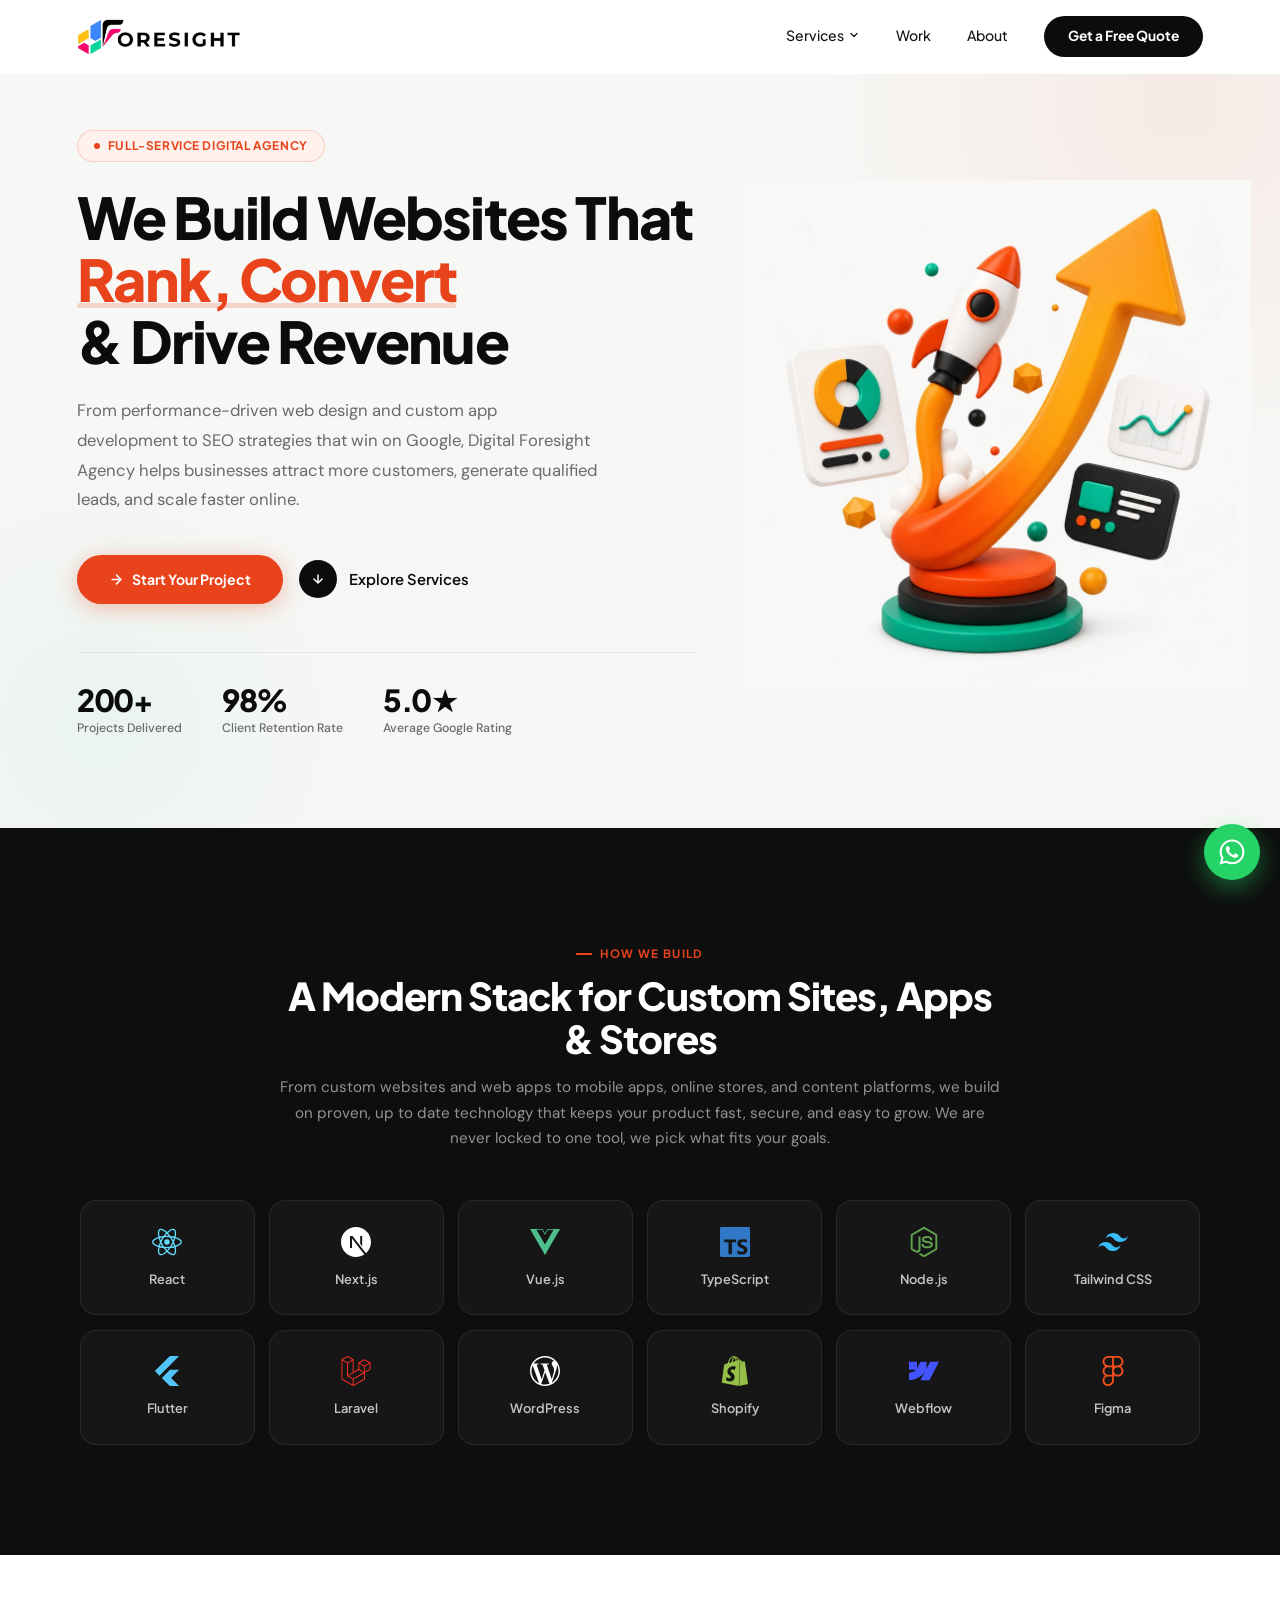
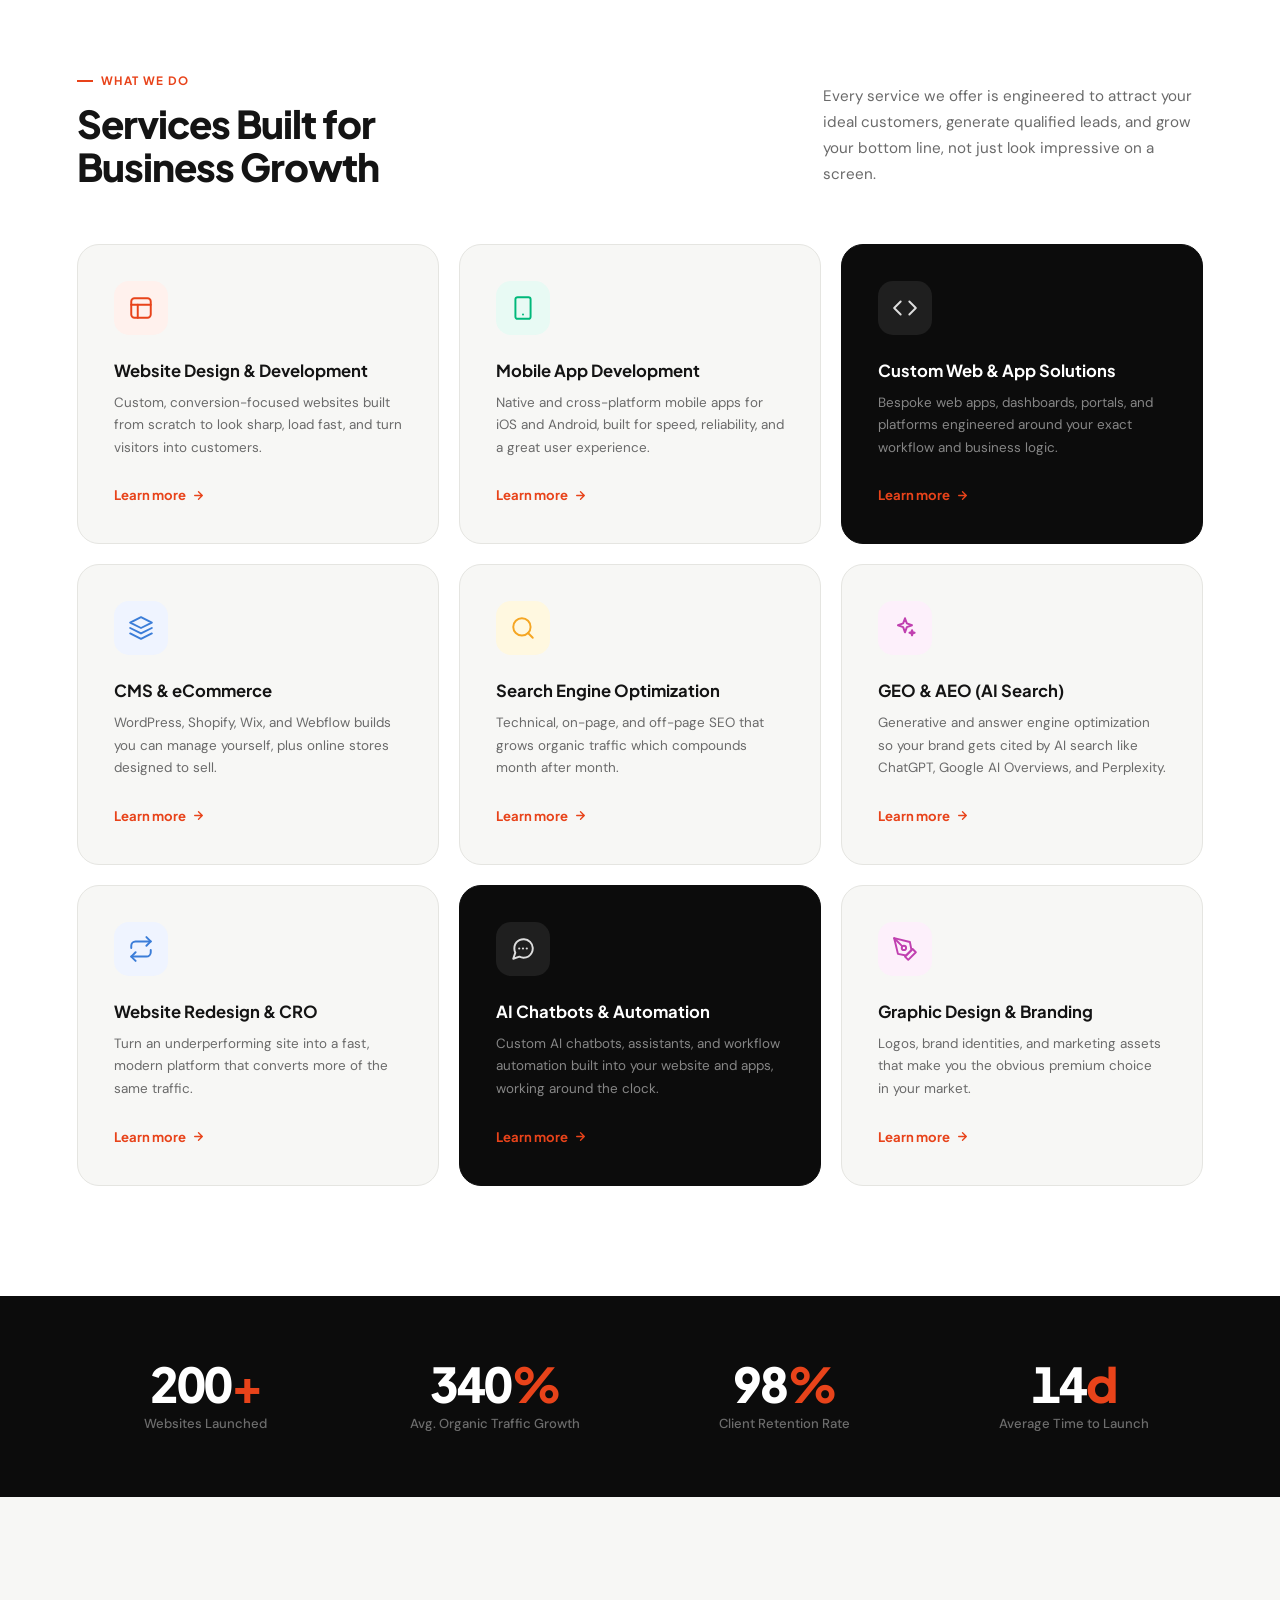
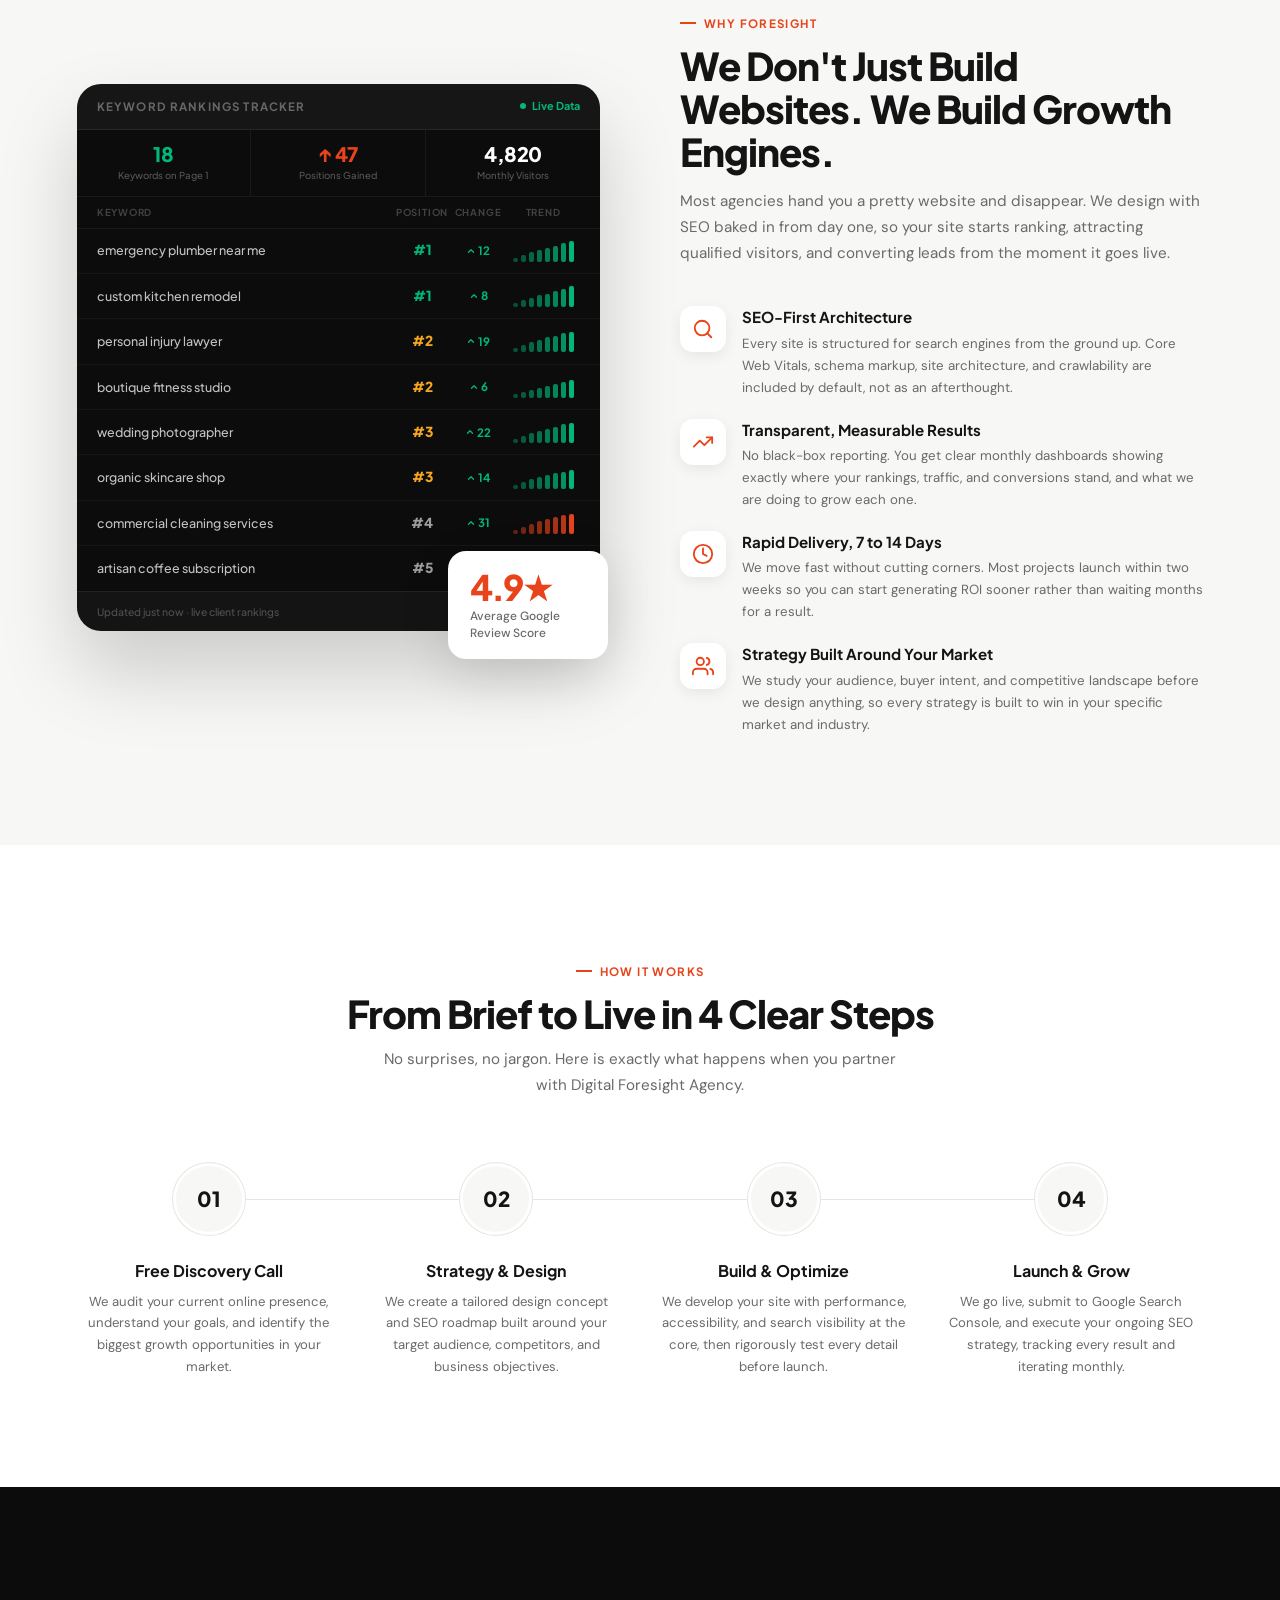
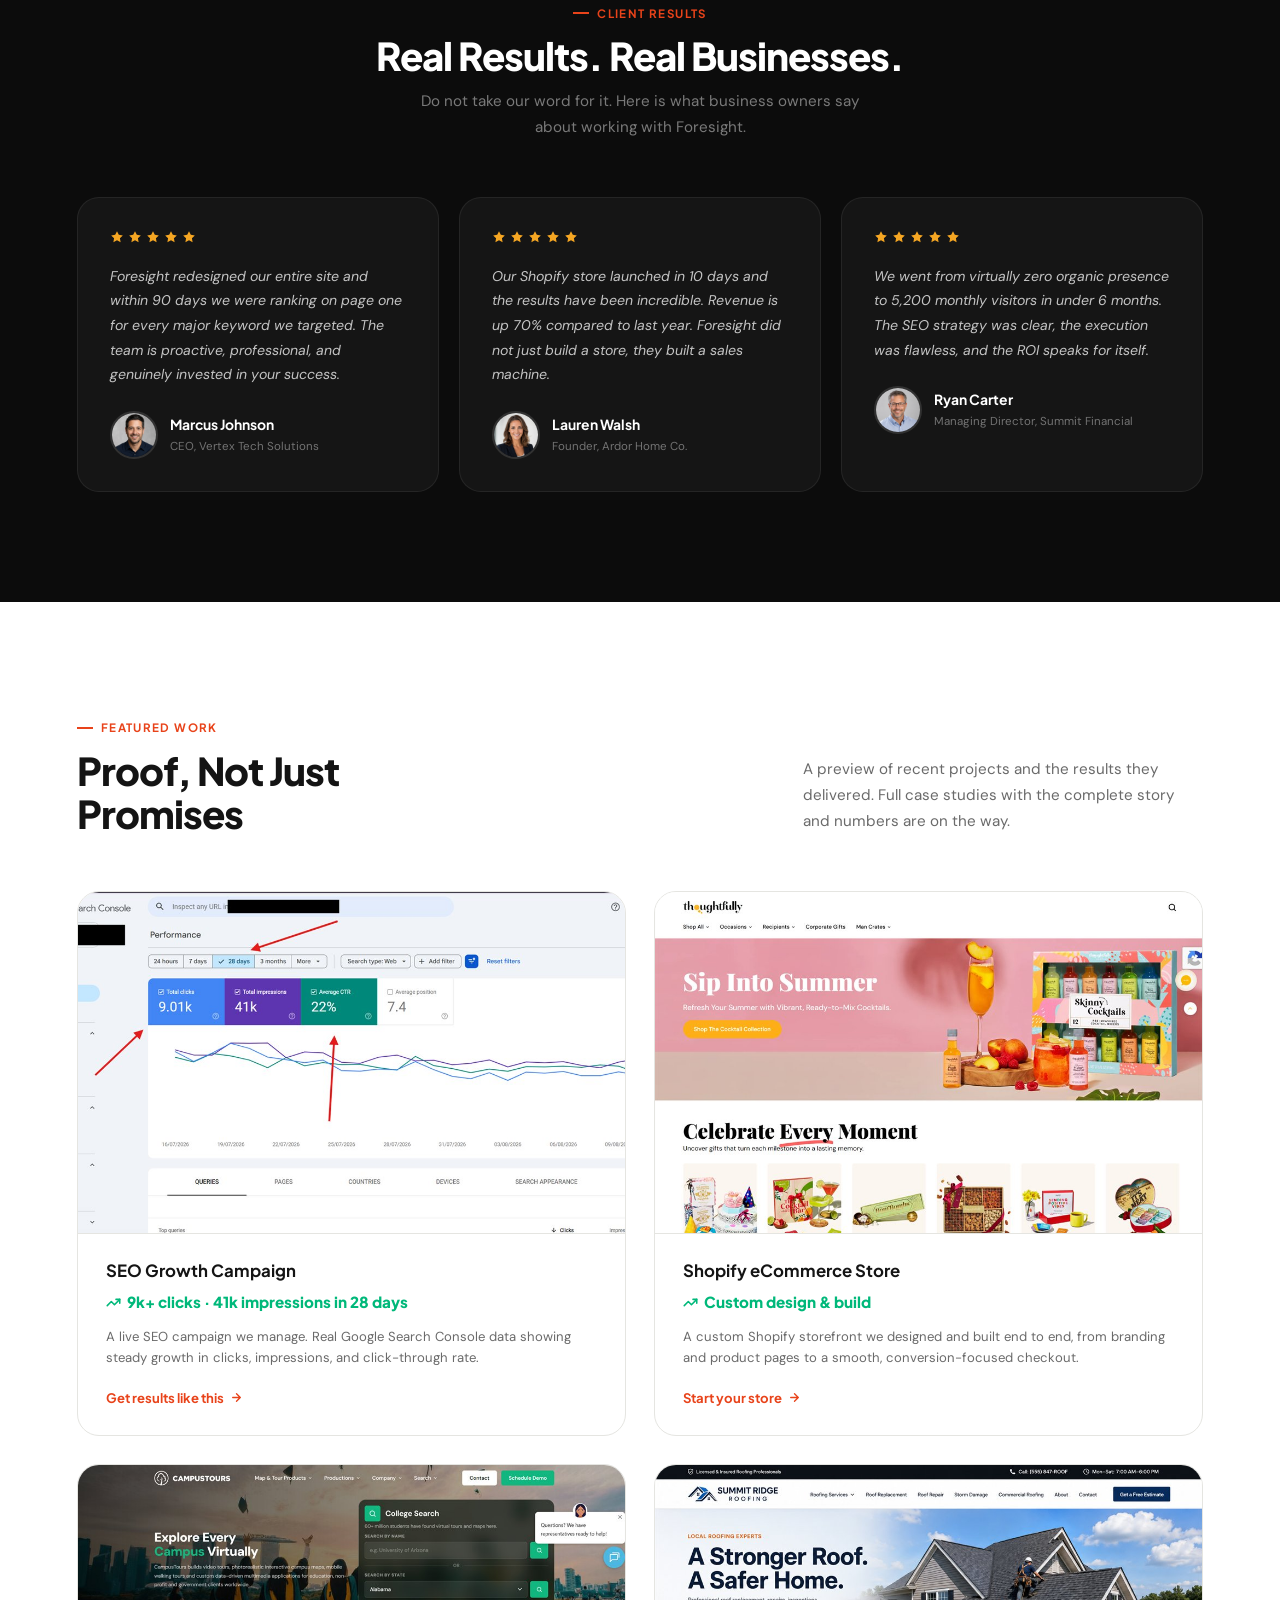
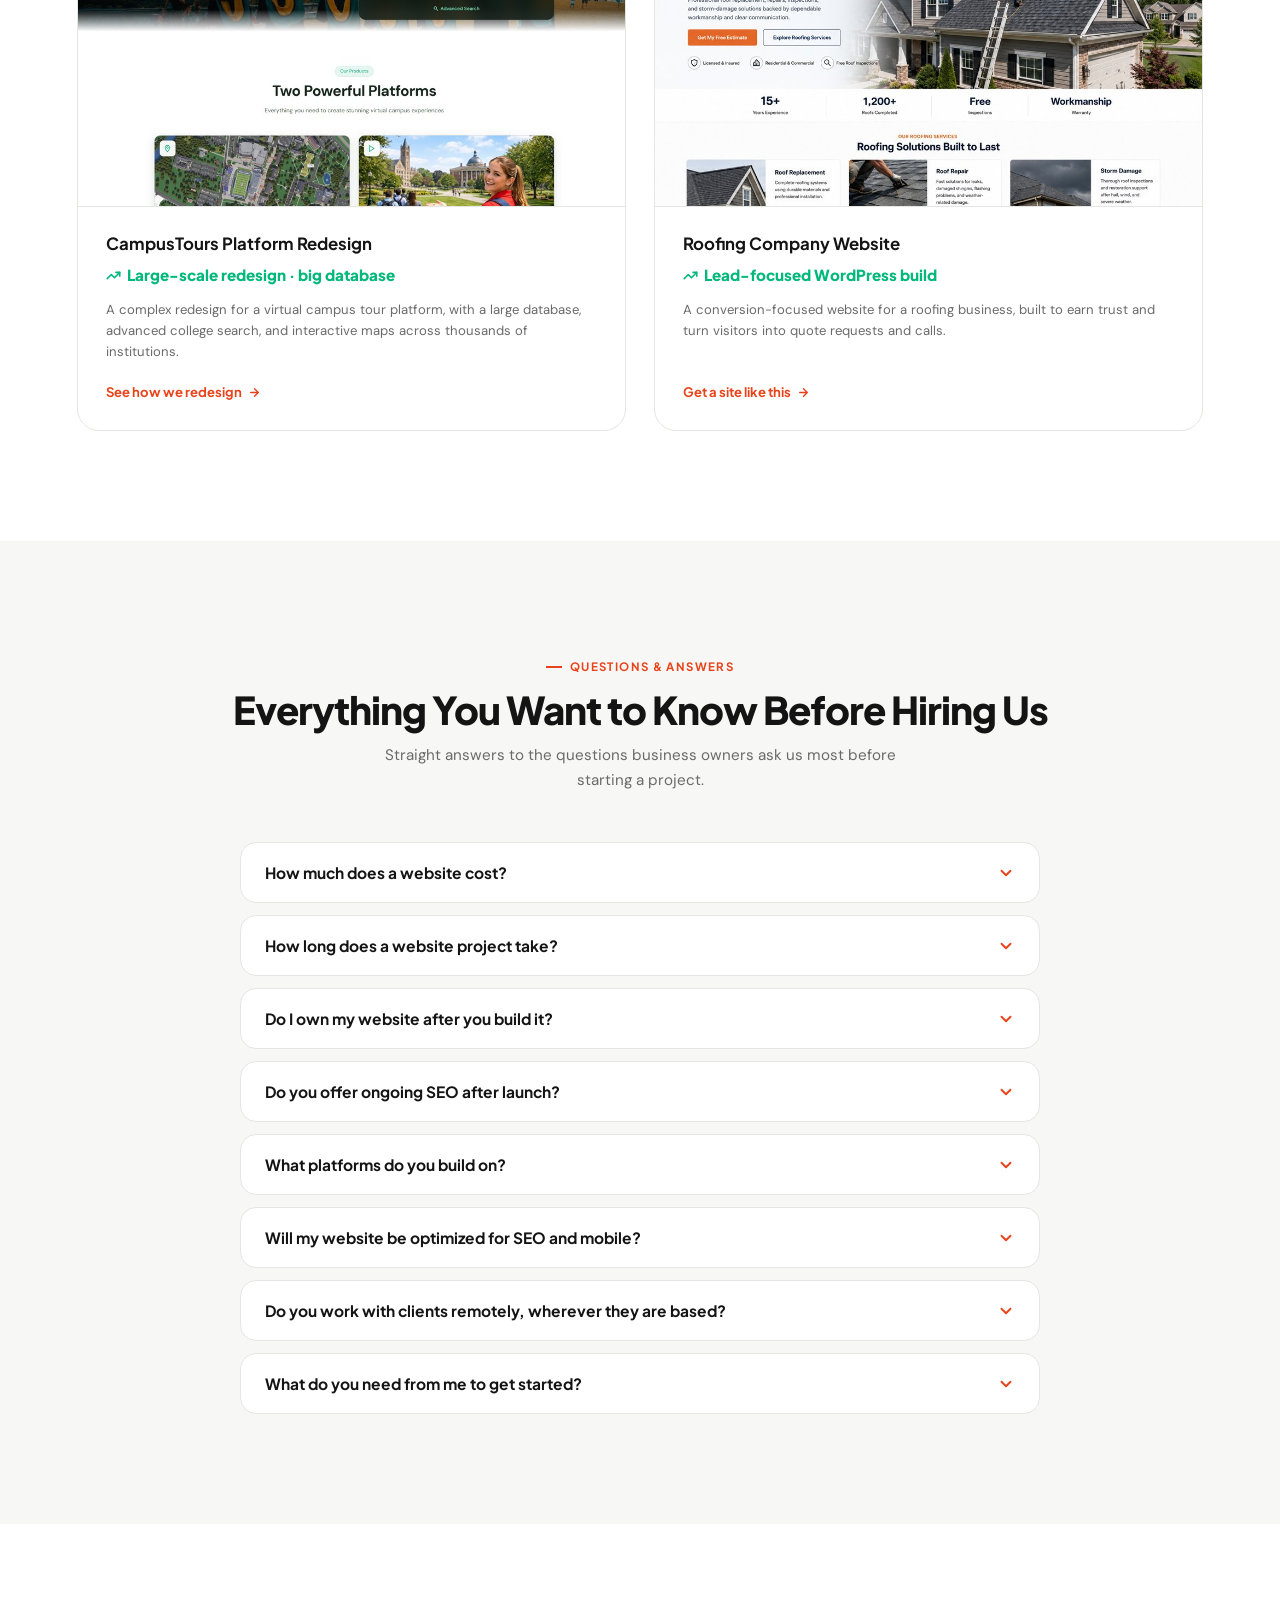
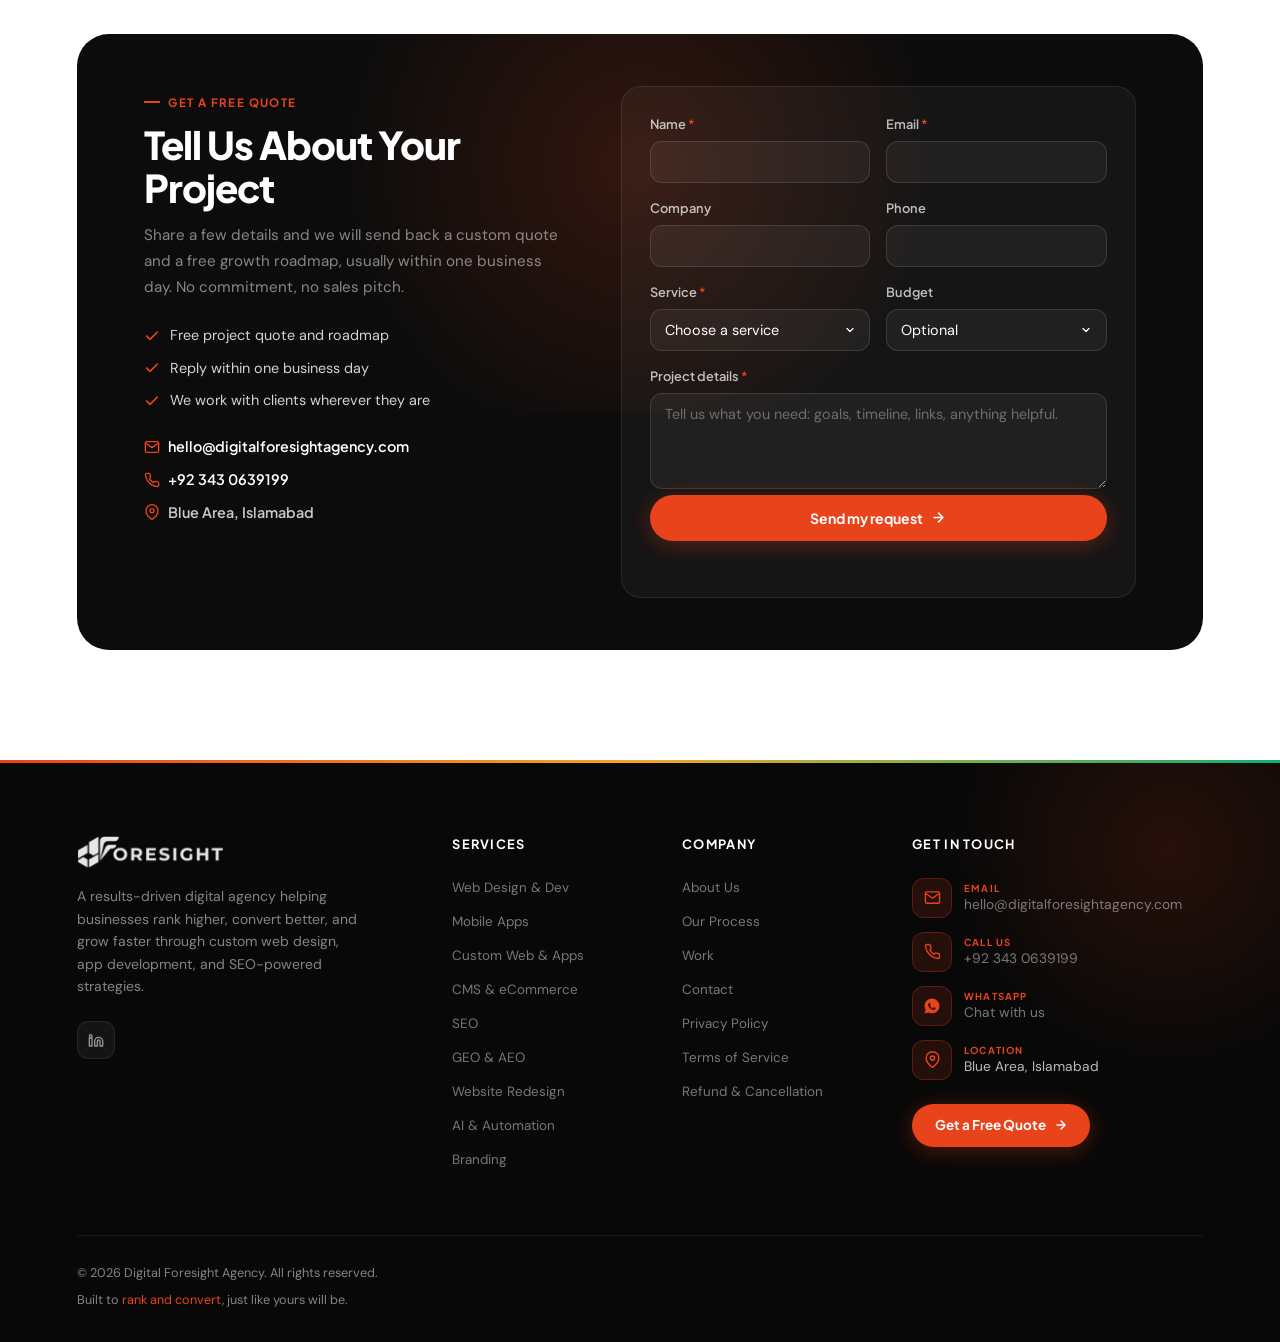
==== index.html @ d2f68064 "Digital Foresight Agency static site (Phase 1 + Phase 2) Homepage, About, legal pages, contact form," ====
<!DOCTYPE html>
<html lang="en">
<head>
  <meta charset="UTF-8" />
  <meta name="viewport" content="width=device-width, initial-scale=1.0" />

  <title>Web Design, Apps &amp; SEO Agency | Digital Foresight</title>
  <meta name="description" content="We build custom websites, web and mobile apps, and online stores that rank on Google and convert visitors into customers. Get a free website audit." />
  <link rel="canonical" href="https://www.digitalforesightagency.com/" />

  <!-- Open Graph -->
  <meta property="og:type" content="website" />
  <meta property="og:locale" content="en_US" />
  <meta property="og:url" content="https://www.digitalforesightagency.com/" />
  <meta property="og:site_name" content="Digital Foresight Agency" />
  <meta property="og:title" content="Web Design, Apps &amp; SEO Agency | Digital Foresight" />
  <meta property="og:description" content="We build custom websites, web and mobile apps, and online stores that rank on Google and convert visitors into customers." />
  <meta property="og:image" content="https://www.digitalforesightagency.com/public/images/og-image.jpg" />
  <meta property="og:image:width" content="1200" />
  <meta property="og:image:height" content="630" />

  <!-- Twitter -->
  <meta name="twitter:card" content="summary_large_image" />
  <meta name="twitter:title" content="Web Design, Apps &amp; SEO Agency | Digital Foresight" />
  <meta name="twitter:description" content="We build custom websites, web and mobile apps, and online stores that rank on Google and convert visitors into customers." />
  <meta name="twitter:image" content="https://www.digitalforesightagency.com/public/images/og-image.jpg" />

  <!-- Icons -->
  <link rel="icon" href="/favicon.ico" sizes="any" />
  <link rel="icon" type="image/png" sizes="32x32" href="/public/images/favicon-32x32.png" />
  <link rel="icon" type="image/png" sizes="16x16" href="/public/images/favicon-16x16.png" />
  <link rel="apple-touch-icon" href="/public/images/apple-touch-icon.png" />
  <link rel="manifest" href="/site.webmanifest" />
  <meta name="theme-color" content="#E8431A" />

  <!-- Fonts -->
  <link rel="preconnect" href="https://fonts.googleapis.com" />
  <link rel="preconnect" href="https://fonts.gstatic.com" crossorigin />
  <link rel="preload" as="style" href="https://fonts.googleapis.com/css2?family=Plus+Jakarta+Sans:wght@500;600;700;800&family=DM+Sans:ital,wght@0,300;0,400;0,500;0,600;1,400&display=swap" />
  <link rel="stylesheet" href="https://fonts.googleapis.com/css2?family=Plus+Jakarta+Sans:wght@500;600;700;800&family=DM+Sans:ital,wght@0,300;0,400;0,500;0,600;1,400&display=swap" />

  <link rel="stylesheet" href="/css/style.css" />

  <!-- Structured data: Organization + ProfessionalService + WebSite -->
  <script type="application/ld+json">
  {
    "@context": "https://schema.org",
    "@graph": [
      {
        "@type": "Organization",
        "@id": "https://www.digitalforesightagency.com/#organization",
        "name": "Digital Foresight Agency",
        "url": "https://www.digitalforesightagency.com/",
        "logo": "https://www.digitalforesightagency.com/public/logo.png",
        "email": "hello@digitalforesightagency.com",
        "telephone": "+92-343-0639199",
        "description": "Web design, app development, and SEO agency building custom websites and apps that rank on Google and convert visitors into customers.",
        "address": { "@type": "PostalAddress", "streetAddress": "Blue Area", "addressLocality": "Islamabad", "addressCountry": "PK" },
        "founder": { "@type": "Person", "name": "M. Bilal", "jobTitle": "Founder", "sameAs": "https://www.linkedin.com/in/bilal-ateeq-x/" },
        "sameAs": [ "https://www.linkedin.com/in/bilal-ateeq-x/" ]
      },
      {
        "@type": "WebSite",
        "@id": "https://www.digitalforesightagency.com/#website",
        "url": "https://www.digitalforesightagency.com/",
        "name": "Digital Foresight Agency",
        "publisher": { "@id": "https://www.digitalforesightagency.com/#organization" }
      },
      {
        "@type": "ProfessionalService",
        "@id": "https://www.digitalforesightagency.com/#service",
        "name": "Digital Foresight Agency",
        "url": "https://www.digitalforesightagency.com/",
        "image": "https://www.digitalforesightagency.com/public/images/og-image.jpg",
        "priceRange": "$$",
        "telephone": "+92-343-0639199",
        "email": "hello@digitalforesightagency.com",
        "address": { "@type": "PostalAddress", "streetAddress": "Blue Area", "addressLocality": "Islamabad", "addressCountry": "PK" },
        "areaServed": "Worldwide",
        "parentOrganization": { "@id": "https://www.digitalforesightagency.com/#organization" },
        "hasOfferCatalog": {
          "@type": "OfferCatalog",
          "name": "Digital Agency Services",
          "itemListElement": [
            { "@type": "Offer", "itemOffered": { "@type": "Service", "name": "Website Design and Development", "url": "https://www.digitalforesightagency.com/#services" } },
            { "@type": "Offer", "itemOffered": { "@type": "Service", "name": "Mobile App Development", "url": "https://www.digitalforesightagency.com/#services" } },
            { "@type": "Offer", "itemOffered": { "@type": "Service", "name": "Custom Web and App Solutions", "url": "https://www.digitalforesightagency.com/#services" } },
            { "@type": "Offer", "itemOffered": { "@type": "Service", "name": "CMS and eCommerce", "url": "https://www.digitalforesightagency.com/#services" } },
            { "@type": "Offer", "itemOffered": { "@type": "Service", "name": "Search Engine Optimization", "url": "https://www.digitalforesightagency.com/#services" } },
            { "@type": "Offer", "itemOffered": { "@type": "Service", "name": "GEO and AEO, AI Search", "url": "https://www.digitalforesightagency.com/#services" } },
            { "@type": "Offer", "itemOffered": { "@type": "Service", "name": "Website Redesign and CRO", "url": "https://www.digitalforesightagency.com/#services" } },
            { "@type": "Offer", "itemOffered": { "@type": "Service", "name": "AI Chatbots and Automation", "url": "https://www.digitalforesightagency.com/#services" } },
            { "@type": "Offer", "itemOffered": { "@type": "Service", "name": "Graphic Design and Branding", "url": "https://www.digitalforesightagency.com/#services" } }
          ]
        }
      }
    ]
  }
  </script>

  <!-- Structured data: FAQPage (answers match visible copy exactly) -->
  <script type="application/ld+json">
  {
    "@context": "https://schema.org",
    "@type": "FAQPage",
    "mainEntity": [
      {
        "@type": "Question",
        "name": "How much does a website cost?",
        "acceptedAnswer": { "@type": "Answer", "text": "Most of our websites fall between $599 and $2,999 as a one-time project, depending on the number of pages, the platform, and the features you need. Monthly SEO retainers start at $299. Every project is custom-quoted after a free discovery call, so you know the full cost before any work begins. There are no hidden fees and no lock-in contracts." }
      },
      {
        "@type": "Question",
        "name": "How long does a website project take?",
        "acceptedAnswer": { "@type": "Answer", "text": "Most standard websites launch in 7 to 14 business days. Larger builds with custom functionality or an ecommerce catalog typically take 3 to 4 weeks. You get a clear timeline with milestones in your free consultation, and we keep you updated at every stage." }
      },
      {
        "@type": "Question",
        "name": "Do I own my website after you build it?",
        "acceptedAnswer": { "@type": "Answer", "text": "Yes. You get full ownership and admin access to your website, hosting, domain, and all accounts. There are no monthly fees to us just to keep your site online, and you are never locked into our services. If you ever want to move on, everything is yours to take." }
      },
      {
        "@type": "Question",
        "name": "Do you offer ongoing SEO after launch?",
        "acceptedAnswer": { "@type": "Answer", "text": "Yes. We offer monthly SEO retainers in three tiers, from a starter plan for businesses new to SEO up to an authority plan for competitive markets. Each includes keyword tracking, on-page work, content, link building where relevant, and a transparent monthly report showing your rankings, traffic, and progress." }
      },
      {
        "@type": "Question",
        "name": "What platforms do you build on?",
        "acceptedAnswer": { "@type": "Answer", "text": "We build custom websites and work in WordPress, Shopify, Wix, Webflow, and WooCommerce. We recommend the platform that fits your goals, budget, and how you want to manage content, rather than pushing one tool for every project." }
      },
      {
        "@type": "Question",
        "name": "Will my website be optimized for SEO and mobile?",
        "acceptedAnswer": { "@type": "Answer", "text": "Always. Every site we build is mobile-first and has technical SEO built in from day one, including clean code, proper heading structure, schema markup, fast load times, and Core Web Vitals optimization. SEO is engineered into the build, not added later as an afterthought." }
      },
      {
        "@type": "Question",
        "name": "Do you work with clients remotely, wherever they are based?",
        "acceptedAnswer": { "@type": "Answer", "text": "Yes. We work with clients wherever they are based. Our process runs remotely through video calls, shared documents, and clear reporting, so your location does not affect the quality of the work or how closely we collaborate." }
      },
      {
        "@type": "Question",
        "name": "What do you need from me to get started?",
        "acceptedAnswer": { "@type": "Answer", "text": "To begin, we need your logo and any brand assets, notes or content about your services, and a few examples of websites you like. If you do not have brand assets or content ready, we can help create them. From there, we handle the design, build, and SEO setup." }
      }
    ]
  }
  </script>
</head>
<body>

  <!-- ==================== HEADER ==================== -->
  <header class="site-header" id="site-header">
    <a class="brand" href="/" aria-label="Digital Foresight Agency home">
      <img src="/public/logo.png" alt="Digital Foresight Agency" width="152" height="35" />
    </a>

    <nav class="nav-primary" aria-label="Primary">
      <ul class="nav-list">
        <li class="has-dropdown">
          <button class="nav-link" type="button" aria-expanded="false" aria-controls="services-menu" data-dropdown>
            Services
            <svg width="12" height="12" viewBox="0 0 24 24" fill="none" stroke="currentColor" stroke-width="2.5" stroke-linecap="round" stroke-linejoin="round" aria-hidden="true"><path d="M6 9l6 6 6-6"/></svg>
          </button>
          <div class="dropdown" id="services-menu">
            <a href="/#services" data-modal="website"><span class="dot"></span>Website Design &amp; Development</a>
            <a href="/#services" data-modal="mobile-app"><span class="dot"></span>Mobile App Development</a>
            <a href="/#services" data-modal="custom"><span class="dot"></span>Custom Web &amp; App Solutions</a>
            <a href="/#services" data-modal="cms"><span class="dot"></span>CMS &amp; eCommerce</a>
            <a href="/#services" data-modal="seo"><span class="dot"></span>Search Engine Optimization</a>
            <a href="/#services" data-modal="geo-aeo"><span class="dot"></span>GEO &amp; AEO (AI Search)</a>
            <a href="/#services" data-modal="redesign"><span class="dot"></span>Website Redesign &amp; CRO</a>
            <a href="/#services" data-modal="ai"><span class="dot"></span>AI Chatbots &amp; Automation</a>
            <a href="/#services" data-modal="branding"><span class="dot"></span>Graphic Design &amp; Branding</a>
          </div>
        </li>
        <li><a class="nav-link" href="/#work">Work</a></li>
        <li><a class="nav-link" href="/about/">About</a></li>
        <!-- Pricing hidden for now -->
        <li><a class="btn-dark" href="/#contact" style="padding:0.625rem 1.5rem;font-size:0.86rem;">Get a Free Quote</a></li>
      </ul>
    </nav>

    <button class="burger" type="button" aria-label="Open menu" aria-expanded="false" aria-controls="mobile-menu" id="burger">
      <span></span><span></span><span></span>
    </button>

    <div class="mobile-menu" id="mobile-menu" hidden>
      <p class="menu-label">Services</p>
      <a href="/#services" data-modal="website">Website Design &amp; Development</a>
      <a href="/#services" data-modal="mobile-app">Mobile App Development</a>
      <a href="/#services" data-modal="custom">Custom Web &amp; App Solutions</a>
      <a href="/#services" data-modal="cms">CMS &amp; eCommerce</a>
      <a href="/#services" data-modal="seo">Search Engine Optimization</a>
      <a href="/#services" data-modal="geo-aeo">GEO &amp; AEO (AI Search)</a>
      <a href="/#services" data-modal="redesign">Website Redesign &amp; CRO</a>
      <a href="/#services" data-modal="ai">AI Chatbots &amp; Automation</a>
      <a href="/#services" data-modal="branding">Graphic Design &amp; Branding</a>
      <hr />
      <a href="/#work">Work</a>
      <a href="/about/">About</a>
      <!-- Pricing hidden for now -->
      <a class="btn-dark" href="/#contact">Get a Free Quote</a>
    </div>
  </header>

  <main>

    <!-- ==================== HERO ==================== -->
    <section class="hero" aria-labelledby="hero-title">
      <div class="hero-glow hero-glow-1" aria-hidden="true"></div>
      <div class="hero-glow hero-glow-2" aria-hidden="true"></div>

      <div class="hero-content">
        <span class="badge"><span class="pulse" aria-hidden="true"></span>Full-Service Digital Agency</span>

        <h1 id="hero-title">
          We Build Websites That<br />
          <span class="mark">Rank, Convert</span><br />
          &amp; Drive Revenue
        </h1>

        <p class="hero-lead">
          From performance-driven web design and custom app development to SEO strategies that win on Google, Digital Foresight Agency helps businesses attract more customers, generate qualified leads, and scale faster online.
        </p>

        <div class="hero-ctas">
          <a class="btn-primary" href="/#contact">
            <svg width="15" height="15" viewBox="0 0 24 24" fill="none" stroke="currentColor" stroke-width="2.5" stroke-linecap="round" stroke-linejoin="round" aria-hidden="true"><path d="M5 12h14M12 5l7 7-7 7"/></svg>
            Start Your Project
          </a>
          <a class="btn-ghost" href="/#services">
            <span class="circle" aria-hidden="true">
              <svg width="14" height="14" viewBox="0 0 24 24" fill="none" stroke="#fff" stroke-width="2.5" stroke-linecap="round" stroke-linejoin="round"><path d="M12 5v14M5 12l7 7 7-7"/></svg>
            </span>
            Explore Services
          </a>
        </div>

        <div class="hero-stats">
          <div>
            <div class="num">200+</div>
            <div class="lbl">Projects Delivered</div>
          </div>
          <div>
            <div class="num">98%</div>
            <div class="lbl">Client Retention Rate</div>
          </div>
          <div>
            <!-- TODO Phase 2: confirm real aggregate Google rating before submitting to Hostinger Directory -->
            <div class="num">5.0&#9733;</div>
            <div class="lbl">Average Google Rating</div>
          </div>
        </div>
      </div>

      <div class="hero-visual">
        <img src="/public/images/hero-3d-object.webp" width="1024" height="1024" alt="3D illustration of a rocket launching along an upward growth arrow with floating analytics dashboard cards" />
      </div>
    </section>

    <!-- ==================== TECHNOLOGIES ==================== -->
    <section class="section tech-section" aria-labelledby="tech-title">
      <div class="tech-head reveal">
        <span class="section-tag center">How We Build</span>
        <h2 class="section-title on-dark" id="tech-title">A Modern Stack for Custom Sites, Apps &amp; Stores</h2>
        <p class="section-desc">From custom websites and web apps to mobile apps, online stores, and content platforms, we build on proven, up to date technology that keeps your product fast, secure, and easy to grow. We are never locked to one tool, we pick what fits your goals.</p>
      </div>
      <div class="tech-grid">
        <div class="tech-card">
          <svg viewBox="0 0 24 24" width="30" height="30" fill="#61DAFB" aria-hidden="true"><path d="M14.23 12.004a2.236 2.236 0 0 1-2.235 2.236 2.236 2.236 0 0 1-2.236-2.236 2.236 2.236 0 0 1 2.235-2.236 2.236 2.236 0 0 1 2.236 2.236zm2.648-10.69c-1.346 0-3.107.96-4.888 2.622-1.78-1.653-3.542-2.602-4.887-2.602-.41 0-.783.093-1.106.278-1.375.793-1.683 3.264-.973 6.365C1.98 8.917 0 10.42 0 12.004c0 1.59 1.99 3.097 5.043 4.03-.704 3.113-.39 5.588.988 6.38.32.187.69.275 1.102.275 1.345 0 3.107-.96 4.888-2.624 1.78 1.654 3.542 2.603 4.887 2.603.41 0 .783-.09 1.106-.275 1.374-.792 1.683-3.263.973-6.365C22.02 15.096 24 13.59 24 12.004c0-1.59-1.99-3.097-5.043-4.032.704-3.11.39-5.587-.988-6.38-.318-.184-.688-.277-1.092-.278zm-.005 1.09v.006c.225 0 .406.044.558.127.666.382.955 1.835.73 3.704-.054.46-.142.945-.25 1.44-.96-.236-2.006-.417-3.107-.534-.66-.905-1.345-1.727-2.035-2.447 1.592-1.48 3.087-2.292 4.105-2.295zm-9.77.02c1.012 0 2.514.808 4.11 2.28-.686.72-1.37 1.537-2.02 2.442-1.107.117-2.154.298-3.113.538-.112-.49-.195-.964-.254-1.42-.23-1.868.054-3.32.714-3.707.19-.09.4-.127.563-.132zm4.882 3.05c.455.468.91.992 1.36 1.564-.44-.02-.89-.034-1.345-.034-.46 0-.915.01-1.36.034.44-.572.895-1.096 1.345-1.565zM12 8.1c.74 0 1.477.034 2.202.093.406.582.802 1.203 1.183 1.86.372.64.71 1.29 1.018 1.946-.308.655-.646 1.31-1.013 1.95-.38.66-.773 1.288-1.18 1.87-.728.063-1.466.098-2.21.098-.74 0-1.477-.035-2.202-.093-.406-.582-.802-1.204-1.183-1.86-.372-.64-.71-1.29-1.018-1.946.303-.657.646-1.313 1.013-1.954.38-.66.773-1.286 1.18-1.868.728-.064 1.466-.098 2.21-.098zm-3.635.254c-.24.377-.48.763-.704 1.16-.225.39-.435.782-.635 1.174-.265-.656-.49-1.31-.676-1.947.64-.15 1.315-.283 2.015-.386zm7.26 0c.695.103 1.365.23 2.006.387-.18.632-.405 1.282-.66 1.933-.2-.39-.41-.783-.64-1.174-.225-.392-.465-.774-.705-1.146zm3.063.675c.484.15.944.317 1.375.498 1.732.74 2.852 1.708 2.852 2.476-.005.768-1.125 1.74-2.857 2.475-.42.18-.88.342-1.355.493-.28-.958-.646-1.956-1.1-2.98.45-1.017.81-2.01 1.085-2.964zm-13.395.004c.278.96.645 1.957 1.1 2.98-.45 1.017-.812 2.01-1.086 2.964-.484-.15-.944-.318-1.37-.5-1.732-.737-2.852-1.706-2.852-2.474 0-.768 1.12-1.742 2.852-2.476.42-.18.88-.342 1.356-.494zm11.678 4.28c.265.657.49 1.312.676 1.948-.64.157-1.316.29-2.016.39.24-.375.48-.762.705-1.158.225-.39.435-.788.636-1.18zm-9.945.02c.2.392.41.783.64 1.175.23.39.465.772.705 1.143-.695-.102-1.365-.23-2.006-.386.18-.63.406-1.282.66-1.933zM17.92 16.32c.112.493.2.968.254 1.423.23 1.868-.054 3.32-.714 3.708-.147.09-.338.128-.563.128-1.012 0-2.514-.807-4.11-2.28.686-.72 1.37-1.536 2.02-2.44 1.107-.118 2.154-.3 3.113-.54zm-11.83.01c.96.234 2.006.415 3.107.532.66.905 1.345 1.727 2.035 2.446-1.595 1.483-3.092 2.295-4.11 2.295-.22-.005-.406-.05-.553-.132-.666-.38-.955-1.834-.73-3.703.054-.46.142-.944.25-1.438zm4.56.64c.44.02.89.034 1.345.034.46 0 .915-.01 1.36-.034-.44.572-.895 1.095-1.345 1.565-.455-.47-.91-.993-1.36-1.565z"/></svg>
          <span>React</span>
        </div>
        <div class="tech-card">
          <svg viewBox="0 0 24 24" width="30" height="30" fill="#ffffff" aria-hidden="true"><path d="M18.665 21.978C16.758 23.255 14.465 24 12 24 5.377 24 0 18.623 0 12S5.377 0 12 0s12 5.377 12 12c0 3.583-1.574 6.801-4.067 9.001L9.219 7.2H7.2v9.596h1.615V9.251l9.85 12.727Zm-3.332-8.533 1.6 2.061V7.2h-1.6v6.245Z"/></svg>
          <span>Next.js</span>
        </div>
        <div class="tech-card">
          <svg viewBox="0 0 24 24" width="30" height="30" fill="#4FC08D" aria-hidden="true"><path d="M24,1.61H14.06L12,5.16,9.94,1.61H0L12,22.39ZM12,14.08,5.16,2.23H9.59L12,6.41l2.41-4.18h4.43Z"/></svg>
          <span>Vue.js</span>
        </div>
        <div class="tech-card">
          <svg viewBox="0 0 24 24" width="30" height="30" fill="#3178C6" aria-hidden="true"><path d="M1.125 0C.502 0 0 .502 0 1.125v21.75C0 23.498.502 24 1.125 24h21.75c.623 0 1.125-.502 1.125-1.125V1.125C24 .502 23.498 0 22.875 0zm17.363 9.75c.612 0 1.154.037 1.627.111a6.38 6.38 0 0 1 1.306.34v2.458a3.95 3.95 0 0 0-.643-.361 5.093 5.093 0 0 0-.717-.26 5.453 5.453 0 0 0-1.426-.2c-.3 0-.573.028-.819.086a2.1 2.1 0 0 0-.623.242c-.17.104-.3.229-.393.374a.888.888 0 0 0-.14.49c0 .196.053.373.156.529.104.156.252.304.443.444s.423.276.696.41c.273.135.582.274.926.416.47.197.892.407 1.266.628.374.222.695.473.963.753.268.279.472.598.614.957.142.359.214.776.214 1.253 0 .657-.125 1.21-.373 1.656a3.033 3.033 0 0 1-1.012 1.085 4.38 4.38 0 0 1-1.487.596c-.566.12-1.163.18-1.79.18a9.916 9.916 0 0 1-1.84-.164 5.544 5.544 0 0 1-1.512-.493v-2.63a5.033 5.033 0 0 0 3.237 1.2c.333 0 .624-.03.872-.09.249-.06.456-.144.623-.25.166-.108.29-.234.373-.38a1.023 1.023 0 0 0-.074-1.089 2.12 2.12 0 0 0-.537-.5 5.597 5.597 0 0 0-.807-.444 27.72 27.72 0 0 0-1.007-.436c-.918-.383-1.602-.852-2.053-1.405-.45-.553-.676-1.222-.676-2.005 0-.614.123-1.141.369-1.582.246-.441.58-.804 1.004-1.089a4.494 4.494 0 0 1 1.47-.629 7.536 7.536 0 0 1 1.77-.201zm-15.113.188h9.563v2.166H9.506v9.646H6.789v-9.646H3.375z"/></svg>
          <span>TypeScript</span>
        </div>
        <div class="tech-card">
          <svg viewBox="0 0 24 24" width="30" height="30" fill="#5FA04E" aria-hidden="true"><path d="M11.998,24c-0.321,0-0.641-0.084-0.922-0.247l-2.936-1.737c-0.438-0.245-0.224-0.332-0.08-0.383 c0.585-0.203,0.703-0.25,1.328-0.604c0.065-0.037,0.151-0.023,0.218,0.017l2.256,1.339c0.082,0.045,0.197,0.045,0.272,0l8.795-5.076 c0.082-0.047,0.134-0.141,0.134-0.238V6.921c0-0.099-0.053-0.192-0.137-0.242l-8.791-5.072c-0.081-0.047-0.189-0.047-0.271,0 L3.075,6.68C2.99,6.729,2.936,6.825,2.936,6.921v10.15c0,0.097,0.054,0.189,0.139,0.235l2.409,1.392 c1.307,0.654,2.108-0.116,2.108-0.89V7.787c0-0.142,0.114-0.253,0.256-0.253h1.115c0.139,0,0.255,0.112,0.255,0.253v10.021 c0,1.745-0.95,2.745-2.604,2.745c-0.508,0-0.909,0-2.026-0.551L2.28,18.675c-0.57-0.329-0.922-0.945-0.922-1.604V6.921 c0-0.659,0.353-1.275,0.922-1.603l8.795-5.082c0.557-0.315,1.296-0.315,1.848,0l8.794,5.082c0.57,0.329,0.924,0.944,0.924,1.603 v10.15c0,0.659-0.354,1.273-0.924,1.604l-8.794,5.078C12.643,23.916,12.324,24,11.998,24z M19.099,13.993 c0-1.9-1.284-2.406-3.987-2.763c-2.731-0.361-3.009-0.548-3.009-1.187c0-0.528,0.235-1.233,2.258-1.233 c1.807,0,2.473,0.389,2.747,1.607c0.024,0.115,0.129,0.199,0.247,0.199h1.141c0.071,0,0.138-0.031,0.186-0.081 c0.048-0.054,0.074-0.123,0.067-0.196c-0.177-2.098-1.571-3.076-4.388-3.076c-2.508,0-4.004,1.058-4.004,2.833 c0,1.925,1.488,2.457,3.895,2.695c2.88,0.282,3.103,0.703,3.103,1.269c0,0.983-0.789,1.402-2.642,1.402 c-2.327,0-2.839-0.584-3.011-1.742c-0.02-0.124-0.126-0.215-0.253-0.215h-1.137c-0.141,0-0.254,0.112-0.254,0.253 c0,1.482,0.806,3.248,4.655,3.248C17.501,17.007,19.099,15.91,19.099,13.993z"/></svg>
          <span>Node.js</span>
        </div>
        <div class="tech-card">
          <svg viewBox="0 0 24 24" width="30" height="30" fill="#38BDF8" aria-hidden="true"><path d="M12.001,4.8c-3.2,0-5.2,1.6-6,4.8c1.2-1.6,2.6-2.2,4.2-1.8c0.913,0.228,1.565,0.89,2.288,1.624 C13.666,10.618,15.027,12,18.001,12c3.2,0,5.2-1.6,6-4.8c-1.2,1.6-2.6,2.2-4.2,1.8c-0.913-0.228-1.565-0.89-2.288-1.624 C16.337,6.182,14.976,4.8,12.001,4.8z M6.001,12c-3.2,0-5.2,1.6-6,4.8c1.2-1.6,2.6-2.2,4.2-1.8c0.913,0.228,1.565,0.89,2.288,1.624 c1.177,1.194,2.538,2.576,5.512,2.576c3.2,0,5.2-1.6,6-4.8c-1.2,1.6-2.6,2.2-4.2,1.8c-0.913-0.228-1.565-0.89-2.288-1.624 C10.337,13.382,8.976,12,6.001,12z"/></svg>
          <span>Tailwind CSS</span>
        </div>
        <div class="tech-card">
          <svg viewBox="0 0 24 24" width="30" height="30" fill="#54C5F8" aria-hidden="true"><path d="M14.314 0L2.3 12 6 15.7 21.684.013h-7.357zm.014 11.072L7.857 17.53l6.47 6.47H21.7l-6.46-6.468 6.46-6.46h-7.37z"/></svg>
          <span>Flutter</span>
        </div>
        <div class="tech-card">
          <svg viewBox="0 0 24 24" width="30" height="30" fill="#FF2D20" aria-hidden="true"><path d="M23.642 5.43a.364.364 0 01.014.1v5.149c0 .135-.073.26-.189.326l-4.323 2.49v4.934a.378.378 0 01-.188.326L9.93 23.949a.316.316 0 01-.066.027c-.008.002-.016.008-.024.01a.348.348 0 01-.192 0c-.011-.002-.02-.008-.03-.012-.02-.008-.042-.014-.062-.025L.533 18.755a.376.376 0 01-.189-.326V2.974c0-.033.005-.066.014-.098.003-.012.01-.02.014-.032a.369.369 0 01.023-.058c.004-.013.015-.022.023-.033l.033-.045c.012-.01.025-.018.037-.027.014-.012.027-.024.041-.034H.53L5.043.05a.375.375 0 01.375 0L9.93 2.647h.002c.015.01.027.021.04.033l.038.027c.013.014.02.03.033.045.008.011.02.021.025.033.01.02.017.038.024.058.003.011.01.021.013.032.01.031.014.064.014.098v9.652l3.76-2.164V5.527c0-.033.004-.066.013-.098.003-.01.01-.02.013-.032a.487.487 0 01.024-.059c.007-.012.018-.02.025-.033.012-.015.021-.03.033-.043.012-.012.025-.02.037-.028.014-.01.026-.023.041-.032h.001l4.513-2.598a.375.375 0 01.375 0l4.513 2.598c.016.01.027.021.042.031.012.01.025.018.036.028.013.014.022.03.034.044.008.012.019.021.024.033.011.02.018.04.024.06.006.01.012.021.015.032zm-.74 5.032V6.179l-1.578.908-2.182 1.256v4.283zm-4.51 7.75v-4.287l-2.147 1.225-6.126 3.498v4.325zM1.093 3.624v14.588l8.273 4.761v-4.325l-4.322-2.445-.002-.003H5.04c-.014-.01-.025-.021-.04-.031-.011-.01-.024-.018-.035-.027l-.001-.002c-.013-.012-.021-.025-.031-.04-.01-.011-.021-.022-.028-.036h-.002c-.008-.014-.013-.031-.02-.047-.006-.016-.014-.027-.018-.043a.49.49 0 01-.008-.057c-.002-.014-.006-.027-.006-.041V5.789l-2.18-1.257zM5.23.81L1.47 2.974l3.76 2.164 3.758-2.164zm1.956 13.505l2.182-1.256V3.624l-1.58.91-2.182 1.255v9.435zm11.581-10.95l-3.76 2.163 3.76 2.163 3.759-2.164zm-.376 4.978L16.21 7.087 14.63 6.18v4.283l2.182 1.256 1.58.908zm-8.65 9.654l5.514-3.148 2.756-1.572-3.757-2.163-4.323 2.489-3.941 2.27z"/></svg>
          <span>Laravel</span>
        </div>
        <div class="tech-card">
          <svg viewBox="0 0 24 24" width="30" height="30" fill="#ffffff" aria-hidden="true"><path d="M21.469 6.825c.84 1.537 1.318 3.3 1.318 5.175 0 3.979-2.156 7.456-5.363 9.325l3.295-9.527c.615-1.54.82-2.771.82-3.864 0-.405-.026-.78-.07-1.11m-7.981.105c.647-.03 1.232-.105 1.232-.105.582-.075.514-.93-.067-.899 0 0-1.755.135-2.88.135-1.064 0-2.85-.15-2.85-.15-.585-.03-.661.855-.075.885 0 0 .54.061 1.125.09l1.68 4.605-2.37 7.08L5.354 6.9c.649-.03 1.234-.1 1.234-.1.585-.075.516-.93-.065-.896 0 0-1.746.138-2.874.138-.2 0-.438-.008-.69-.015C4.911 3.15 8.235 1.215 12 1.215c2.809 0 5.365 1.072 7.286 2.833-.046-.003-.091-.009-.141-.009-1.06 0-1.812.923-1.812 1.914 0 .89.513 1.643 1.06 2.531.411.72.89 1.643.89 2.977 0 .915-.354 1.994-.821 3.479l-1.075 3.585-3.9-11.61.001.014zM12 22.784c-1.059 0-2.081-.153-3.048-.437l3.237-9.406 3.315 9.087c.024.053.05.101.078.149-1.12.393-2.325.609-3.582.609M1.211 12c0-1.564.336-3.05.935-4.39L7.29 21.709C3.694 19.96 1.212 16.271 1.211 12M12 0C5.385 0 0 5.385 0 12s5.385 12 12 12 12-5.385 12-12S18.615 0 12 0"/></svg>
          <span>WordPress</span>
        </div>
        <div class="tech-card">
          <svg viewBox="0 0 24 24" width="30" height="30" fill="#95BF47" aria-hidden="true"><path d="M15.337 23.979l7.216-1.561s-2.604-17.613-2.625-17.73c-.018-.116-.114-.192-.211-.192s-1.929-.136-1.929-.136-1.275-1.274-1.439-1.411c-.045-.037-.075-.057-.121-.074l-.914 21.104h.023zM11.71 11.305s-.81-.424-1.774-.424c-1.447 0-1.504.906-1.504 1.141 0 1.232 3.24 1.715 3.24 4.629 0 2.295-1.44 3.76-3.406 3.76-2.354 0-3.54-1.465-3.54-1.465l.646-2.086s1.245 1.066 2.28 1.066c.675 0 .975-.545.975-.932 0-1.619-2.654-1.694-2.654-4.359-.034-2.237 1.571-4.416 4.827-4.416 1.257 0 1.875.361 1.875.361l-.945 2.715-.02.01zM11.17.83c.136 0 .271.038.405.135-.984.465-2.064 1.639-2.508 3.992-.656.213-1.293.405-1.889.578C7.697 3.75 8.951.84 11.17.84V.83zm1.235 2.949v.135c-.754.232-1.583.484-2.394.736.466-1.777 1.333-2.645 2.085-2.971.193.501.309 1.176.309 2.1zm.539-2.234c.694.074 1.141.867 1.429 1.755-.349.114-.735.231-1.158.366v-.252c0-.752-.096-1.371-.271-1.871v.002zm2.992 1.289c-.02 0-.06.021-.078.021s-.289.075-.714.21c-.423-1.233-1.176-2.37-2.508-2.37h-.115C12.135.209 11.669 0 11.265 0 8.159 0 6.675 3.877 6.21 5.846c-1.194.365-2.063.636-2.16.674-.675.213-.694.232-.772.87-.075.462-1.83 14.063-1.83 14.063L15.009 24l.927-21.166z"/></svg>
          <span>Shopify</span>
        </div>
        <div class="tech-card">
          <svg viewBox="0 0 24 24" width="30" height="30" fill="#4353FF" aria-hidden="true"><path d="m24 4.515-7.658 14.97H9.149l3.205-6.204h-.144C9.566 16.713 5.621 18.973 0 19.485v-6.118s3.596-.213 5.71-2.435H0V4.515h6.417v5.278l.144-.001 2.622-5.277h4.854v5.244h.144l2.72-5.244H24Z"/></svg>
          <span>Webflow</span>
        </div>
        <div class="tech-card">
          <svg viewBox="0 0 24 24" width="30" height="30" fill="#F24E1E" aria-hidden="true"><path d="M15.852 8.981h-4.588V0h4.588c2.476 0 4.49 2.014 4.49 4.49s-2.014 4.491-4.49 4.491zM12.735 7.51h3.117c1.665 0 3.019-1.355 3.019-3.019s-1.355-3.019-3.019-3.019h-3.117V7.51zm0 1.471H8.148c-2.476 0-4.49-2.014-4.49-4.49S5.672 0 8.148 0h4.588v8.981zm-4.587-7.51c-1.665 0-3.019 1.355-3.019 3.019s1.354 3.02 3.019 3.02h3.117V1.471H8.148zm4.587 15.019H8.148c-2.476 0-4.49-2.014-4.49-4.49s2.014-4.49 4.49-4.49h4.588v8.98zM8.148 8.981c-1.665 0-3.019 1.355-3.019 3.019s1.355 3.019 3.019 3.019h3.117V8.981H8.148zM8.172 24c-2.489 0-4.515-2.014-4.515-4.49s2.014-4.49 4.49-4.49h4.588v4.441c0 2.503-2.047 4.539-4.563 4.539zm-.024-7.51a3.023 3.023 0 0 0-3.019 3.019c0 1.665 1.365 3.019 3.044 3.019 1.705 0 3.093-1.376 3.093-3.068v-2.97H8.148zm7.704 0h-.098c-2.476 0-4.49-2.014-4.49-4.49s2.014-4.49 4.49-4.49h.098c2.476 0 4.49 2.014 4.49 4.49s-2.014 4.49-4.49 4.49zm-.097-7.509c-1.665 0-3.019 1.355-3.019 3.019s1.355 3.019 3.019 3.019h.098c1.665 0 3.019-1.355 3.019-3.019s-1.355-3.019-3.019-3.019h-.098z"/></svg>
          <span>Figma</span>
        </div>
      </div>
    </section>

    <!-- ==================== SERVICES ==================== -->
    <section class="section" id="services" aria-labelledby="services-title">
      <div class="services-head reveal">
        <div>
          <span class="section-tag">What We Do</span>
          <h2 class="section-title" id="services-title">Services Built for<br />Business Growth</h2>
        </div>
        <p class="section-desc">
          Every service we offer is engineered to attract your ideal customers, generate qualified leads, and grow your bottom line, not just look impressive on a screen.
        </p>
      </div>

      <div class="grid-3">
        <div class="svc-card reveal" data-modal="website" role="button" tabindex="0" aria-label="Learn more about Website Design and Development">
          <div class="svc-icon bg-accent-light">
            <svg width="26" height="26" viewBox="0 0 24 24" fill="none" stroke="#E8431A" stroke-width="1.8" stroke-linecap="round" stroke-linejoin="round" aria-hidden="true"><rect x="3" y="3" width="18" height="18" rx="3"/><path d="M3 9h18"/><path d="M9 21V9"/></svg>
          </div>
          <h3>Website Design &amp; Development</h3>
          <p>Custom, conversion-focused websites built from scratch to look sharp, load fast, and turn visitors into customers.</p>
          <span class="svc-more">Learn more <svg width="13" height="13" viewBox="0 0 24 24" fill="none" stroke="currentColor" stroke-width="2.5" stroke-linecap="round" stroke-linejoin="round" aria-hidden="true"><path d="M5 12h14M12 5l7 7-7 7"/></svg></span>
        </div>

        <div class="svc-card reveal d1" data-modal="mobile-app" role="button" tabindex="0" aria-label="Learn more about Mobile App Development">
          <div class="svc-icon bg-teal-light">
            <svg width="26" height="26" viewBox="0 0 24 24" fill="none" stroke="#00B87A" stroke-width="1.8" stroke-linecap="round" stroke-linejoin="round" aria-hidden="true"><rect x="5" y="2" width="14" height="20" rx="2" ry="2"/><line x1="12" y1="18" x2="12.01" y2="18"/></svg>
          </div>
          <h3>Mobile App Development</h3>
          <p>Native and cross-platform mobile apps for iOS and Android, built for speed, reliability, and a great user experience.</p>
          <span class="svc-more">Learn more <svg width="13" height="13" viewBox="0 0 24 24" fill="none" stroke="currentColor" stroke-width="2.5" stroke-linecap="round" stroke-linejoin="round" aria-hidden="true"><path d="M5 12h14M12 5l7 7-7 7"/></svg></span>
        </div>

        <div class="svc-card dark reveal d2" data-modal="custom" role="button" tabindex="0" aria-label="Learn more about Custom Web and App Solutions">
          <div class="svc-icon bg-white-08">
            <svg width="26" height="26" viewBox="0 0 24 24" fill="none" stroke="rgba(255,255,255,0.85)" stroke-width="1.8" stroke-linecap="round" stroke-linejoin="round" aria-hidden="true"><polyline points="16 18 22 12 16 6"/><polyline points="8 6 2 12 8 18"/></svg>
          </div>
          <h3>Custom Web &amp; App Solutions</h3>
          <p>Bespoke web apps, dashboards, portals, and platforms engineered around your exact workflow and business logic.</p>
          <span class="svc-more">Learn more <svg width="13" height="13" viewBox="0 0 24 24" fill="none" stroke="currentColor" stroke-width="2.5" stroke-linecap="round" stroke-linejoin="round" aria-hidden="true"><path d="M5 12h14M12 5l7 7-7 7"/></svg></span>
        </div>

        <div class="svc-card reveal" data-modal="cms" role="button" tabindex="0" aria-label="Learn more about CMS and eCommerce">
          <div class="svc-icon bg-blue-light">
            <svg width="26" height="26" viewBox="0 0 24 24" fill="none" stroke="#3B7DD8" stroke-width="1.8" stroke-linecap="round" stroke-linejoin="round" aria-hidden="true"><path d="M12 2L2 7l10 5 10-5-10-5z"/><path d="M2 17l10 5 10-5"/><path d="M2 12l10 5 10-5"/></svg>
          </div>
          <h3>CMS &amp; eCommerce</h3>
          <p>WordPress, Shopify, Wix, and Webflow builds you can manage yourself, plus online stores designed to sell.</p>
          <span class="svc-more">Learn more <svg width="13" height="13" viewBox="0 0 24 24" fill="none" stroke="currentColor" stroke-width="2.5" stroke-linecap="round" stroke-linejoin="round" aria-hidden="true"><path d="M5 12h14M12 5l7 7-7 7"/></svg></span>
        </div>

        <div class="svc-card reveal d1" data-modal="seo" role="button" tabindex="0" aria-label="Learn more about Search Engine Optimization">
          <div class="svc-icon bg-amber-light">
            <svg width="26" height="26" viewBox="0 0 24 24" fill="none" stroke="#F5A623" stroke-width="1.8" stroke-linecap="round" stroke-linejoin="round" aria-hidden="true"><circle cx="11" cy="11" r="8"/><line x1="21" y1="21" x2="16.65" y2="16.65"/></svg>
          </div>
          <h3>Search Engine Optimization</h3>
          <p>Technical, on-page, and off-page SEO that grows organic traffic which compounds month after month.</p>
          <span class="svc-more">Learn more <svg width="13" height="13" viewBox="0 0 24 24" fill="none" stroke="currentColor" stroke-width="2.5" stroke-linecap="round" stroke-linejoin="round" aria-hidden="true"><path d="M5 12h14M12 5l7 7-7 7"/></svg></span>
        </div>

        <div class="svc-card reveal d2" data-modal="geo-aeo" role="button" tabindex="0" aria-label="Learn more about GEO and AEO (AI Search)">
          <div class="svc-icon bg-pink-light">
            <svg width="26" height="26" viewBox="0 0 24 24" fill="none" stroke="#C040B0" stroke-width="1.8" stroke-linecap="round" stroke-linejoin="round" aria-hidden="true"><path d="M12 3l1.7 4.8L18.5 9.5l-4.8 1.7L12 16l-1.7-4.8L5.5 9.5l4.8-1.7L12 3z"/><path d="M18.5 14l.6 1.8 1.8.6-1.8.6-.6 1.8-.6-1.8-1.8-.6 1.8-.6z"/></svg>
          </div>
          <h3>GEO &amp; AEO (AI Search)</h3>
          <p>Generative and answer engine optimization so your brand gets cited by AI search like ChatGPT, Google AI Overviews, and Perplexity.</p>
          <span class="svc-more">Learn more <svg width="13" height="13" viewBox="0 0 24 24" fill="none" stroke="currentColor" stroke-width="2.5" stroke-linecap="round" stroke-linejoin="round" aria-hidden="true"><path d="M5 12h14M12 5l7 7-7 7"/></svg></span>
        </div>

        <div class="svc-card reveal" data-modal="redesign" role="button" tabindex="0" aria-label="Learn more about Website Redesign and CRO">
          <div class="svc-icon bg-blue-light">
            <svg width="26" height="26" viewBox="0 0 24 24" fill="none" stroke="#3B7DD8" stroke-width="1.8" stroke-linecap="round" stroke-linejoin="round" aria-hidden="true"><polyline points="17 1 21 5 17 9"/><path d="M3 11V9a4 4 0 0 1 4-4h14"/><polyline points="7 23 3 19 7 15"/><path d="M21 13v2a4 4 0 0 1-4 4H3"/></svg>
          </div>
          <h3>Website Redesign &amp; CRO</h3>
          <p>Turn an underperforming site into a fast, modern platform that converts more of the same traffic.</p>
          <span class="svc-more">Learn more <svg width="13" height="13" viewBox="0 0 24 24" fill="none" stroke="currentColor" stroke-width="2.5" stroke-linecap="round" stroke-linejoin="round" aria-hidden="true"><path d="M5 12h14M12 5l7 7-7 7"/></svg></span>
        </div>

        <div class="svc-card dark reveal d1" data-modal="ai" role="button" tabindex="0" aria-label="Learn more about AI Chatbots and Automation">
          <div class="svc-icon bg-white-08">
            <svg width="26" height="26" viewBox="0 0 24 24" fill="none" stroke="rgba(255,255,255,0.85)" stroke-width="1.8" stroke-linecap="round" stroke-linejoin="round" aria-hidden="true"><path d="M21 11.5a8.38 8.38 0 0 1-.9 3.8 8.5 8.5 0 0 1-7.6 4.7 8.38 8.38 0 0 1-3.8-.9L3 21l1.9-5.7a8.38 8.38 0 0 1-.9-3.8 8.5 8.5 0 0 1 4.7-7.6 8.38 8.38 0 0 1 3.8-.9h.5a8.48 8.48 0 0 1 8 8v.5z"/><circle cx="8.5" cy="11.5" r="1" fill="rgba(255,255,255,0.85)" stroke="none"/><circle cx="12" cy="11.5" r="1" fill="rgba(255,255,255,0.85)" stroke="none"/><circle cx="15.5" cy="11.5" r="1" fill="rgba(255,255,255,0.85)" stroke="none"/></svg>
          </div>
          <h3>AI Chatbots &amp; Automation</h3>
          <p>Custom AI chatbots, assistants, and workflow automation built into your website and apps, working around the clock.</p>
          <span class="svc-more">Learn more <svg width="13" height="13" viewBox="0 0 24 24" fill="none" stroke="currentColor" stroke-width="2.5" stroke-linecap="round" stroke-linejoin="round" aria-hidden="true"><path d="M5 12h14M12 5l7 7-7 7"/></svg></span>
        </div>

        <div class="svc-card reveal d2" data-modal="branding" role="button" tabindex="0" aria-label="Learn more about Graphic Design and Branding">
          <div class="svc-icon bg-pink-light">
            <svg width="26" height="26" viewBox="0 0 24 24" fill="none" stroke="#C040B0" stroke-width="1.8" stroke-linecap="round" stroke-linejoin="round" aria-hidden="true"><path d="M12 19l7-7 3 3-7 7-3-3z"/><path d="M18 13l-1.5-7.5L2 2l3.5 14.5L13 18l5-5z"/><path d="M2 2l7.586 7.586"/><circle cx="11" cy="11" r="2"/></svg>
          </div>
          <h3>Graphic Design &amp; Branding</h3>
          <p>Logos, brand identities, and marketing assets that make you the obvious premium choice in your market.</p>
          <span class="svc-more">Learn more <svg width="13" height="13" viewBox="0 0 24 24" fill="none" stroke="currentColor" stroke-width="2.5" stroke-linecap="round" stroke-linejoin="round" aria-hidden="true"><path d="M5 12h14M12 5l7 7-7 7"/></svg></span>
        </div>
      </div>
    </section>

    <!-- ==================== METRICS BAND ==================== -->
    <section class="metrics" aria-label="Agency results by the numbers">
      <div class="metric">
        <div class="num">200<span class="suf">+</span></div>
        <div class="lbl">Websites Launched</div>
      </div>
      <div class="metric">
        <div class="num">340<span class="suf">%</span></div>
        <div class="lbl">Avg. Organic Traffic Growth</div>
      </div>
      <div class="metric">
        <div class="num">98<span class="suf">%</span></div>
        <div class="lbl">Client Retention Rate</div>
      </div>
      <div class="metric">
        <div class="num">14<span class="suf">d</span></div>
        <div class="lbl">Average Time to Launch</div>
      </div>
    </section>

    <!-- ==================== WHY FORESIGHT ==================== -->
    <section class="section section-gray" id="why" aria-labelledby="why-title">
      <div class="why-grid">
        <!-- SEO tracker -->
        <div class="tracker-wrap reveal">
          <div class="tracker" role="img" aria-label="Keyword rankings tracker showing 18 keywords on page one, 47 positions gained, and 4,820 monthly visitors">
            <div class="tracker-bar">
              <span class="title">Keyword Rankings Tracker</span>
              <span class="live"><span class="pulse"></span>Live Data</span>
            </div>
            <div class="tracker-summary">
              <div class="cell"><div class="n tc-teal">18</div><div class="l">Keywords on Page 1</div></div>
              <div class="cell"><div class="n tc-accent">&#8593; 47</div><div class="l">Positions Gained</div></div>
              <div class="cell"><div class="n tc-white">4,820</div><div class="l">Monthly Visitors</div></div>
            </div>
            <div class="tracker-cols">
              <span>Keyword</span><span>Position</span><span>Change</span><span>Trend</span>
            </div>
            <div id="tracker-rows"></div>
            <div class="tracker-foot">
              <span class="u">Updated just now · live client rankings</span>
              <span class="r"><svg width="10" height="10" viewBox="0 0 24 24" fill="none" stroke="currentColor" stroke-width="2.5" stroke-linecap="round" stroke-linejoin="round" aria-hidden="true"><polyline points="22 7 13.5 15.5 8.5 10.5 2 17"/><polyline points="16 7 22 7 22 13"/></svg>Rankings improving</span>
            </div>
          </div>
          <div class="review-badge">
            <!-- TODO Phase 2: confirm real average Google review score before submitting to Hostinger Directory -->
            <div class="score">4.9&#9733;</div>
            <div class="cap">Average Google<br />Review Score</div>
          </div>
        </div>

        <!-- Copy -->
        <div class="reveal d1">
          <span class="section-tag">Why Foresight</span>
          <h2 class="section-title" id="why-title">We Don't Just Build Websites. We Build Growth Engines.</h2>
          <p class="section-desc" style="margin-top:1rem;">
            Most agencies hand you a pretty website and disappear. We design with SEO baked in from day one, so your site starts ranking, attracting qualified visitors, and converting leads from the moment it goes live.
          </p>
          <div class="why-points">
            <div class="why-point">
              <div class="ic"><svg width="22" height="22" viewBox="0 0 24 24" fill="none" stroke="#E8431A" stroke-width="2" stroke-linecap="round" stroke-linejoin="round" aria-hidden="true"><circle cx="11" cy="11" r="8"/><line x1="21" y1="21" x2="16.65" y2="16.65"/></svg></div>
              <div>
                <h3>SEO-First Architecture</h3>
                <p>Every site is structured for search engines from the ground up. Core Web Vitals, schema markup, site architecture, and crawlability are included by default, not as an afterthought.</p>
              </div>
            </div>
            <div class="why-point">
              <div class="ic"><svg width="22" height="22" viewBox="0 0 24 24" fill="none" stroke="#E8431A" stroke-width="2" stroke-linecap="round" stroke-linejoin="round" aria-hidden="true"><polyline points="22 7 13.5 15.5 8.5 10.5 2 17"/><polyline points="16 7 22 7 22 13"/></svg></div>
              <div>
                <h3>Transparent, Measurable Results</h3>
                <p>No black-box reporting. You get clear monthly dashboards showing exactly where your rankings, traffic, and conversions stand, and what we are doing to grow each one.</p>
              </div>
            </div>
            <div class="why-point">
              <div class="ic"><svg width="22" height="22" viewBox="0 0 24 24" fill="none" stroke="#E8431A" stroke-width="2" stroke-linecap="round" stroke-linejoin="round" aria-hidden="true"><circle cx="12" cy="12" r="10"/><polyline points="12 6 12 12 16 14"/></svg></div>
              <div>
                <h3>Rapid Delivery, 7 to 14 Days</h3>
                <p>We move fast without cutting corners. Most projects launch within two weeks so you can start generating ROI sooner rather than waiting months for a result.</p>
              </div>
            </div>
            <div class="why-point">
              <div class="ic"><svg width="22" height="22" viewBox="0 0 24 24" fill="none" stroke="#E8431A" stroke-width="2" stroke-linecap="round" stroke-linejoin="round" aria-hidden="true"><path d="M17 21v-2a4 4 0 0 0-4-4H5a4 4 0 0 0-4 4v2"/><circle cx="9" cy="7" r="4"/><path d="M23 21v-2a4 4 0 0 0-3-3.87"/><path d="M16 3.13a4 4 0 0 1 0 7.75"/></svg></div>
              <div>
                <h3>Strategy Built Around Your Market</h3>
                <p>We study your audience, buyer intent, and competitive landscape before we design anything, so every strategy is built to win in your specific market and industry.</p>
              </div>
            </div>
          </div>
        </div>
      </div>
    </section>

    <!-- ==================== PROCESS ==================== -->
    <section class="section process" id="process" aria-labelledby="process-title">
      <span class="section-tag center">How It Works</span>
      <h2 class="section-title" id="process-title">From Brief to Live in 4 Clear Steps</h2>
      <p class="section-desc" style="max-width:520px;margin:0.75rem auto 0;">
        No surprises, no jargon. Here is exactly what happens when you partner with Digital Foresight Agency.
      </p>

      <div class="process-grid">
        <div class="process-line" aria-hidden="true"></div>
        <div class="process-step reveal">
          <div class="process-num">01</div>
          <h3>Free Discovery Call</h3>
          <p>We audit your current online presence, understand your goals, and identify the biggest growth opportunities in your market.</p>
        </div>
        <div class="process-step reveal d1">
          <div class="process-num">02</div>
          <h3>Strategy &amp; Design</h3>
          <p>We create a tailored design concept and SEO roadmap built around your target audience, competitors, and business objectives.</p>
        </div>
        <div class="process-step reveal d2">
          <div class="process-num">03</div>
          <h3>Build &amp; Optimize</h3>
          <p>We develop your site with performance, accessibility, and search visibility at the core, then rigorously test every detail before launch.</p>
        </div>
        <div class="process-step reveal d3">
          <div class="process-num">04</div>
          <h3>Launch &amp; Grow</h3>
          <p>We go live, submit to Google Search Console, and execute your ongoing SEO strategy, tracking every result and iterating monthly.</p>
        </div>
      </div>
    </section>

    <!-- PRICING section hidden for now. Full markup preserved in partials/pricing-section.html. Re-add nav links when restoring. -->

    <!-- ==================== TESTIMONIALS ==================== -->
    <section class="section section-dark" id="testimonials" aria-labelledby="testi-title">
      <div class="testi-head">
        <span class="section-tag center">Client Results</span>
        <h2 class="section-title on-dark" id="testi-title">Real Results. Real Businesses.</h2>
        <p class="section-desc">
          Do not take our word for it. Here is what business owners say about working with Foresight.
        </p>
      </div>

      <div class="testi-grid">
        <!-- TODO Phase 2: replace with real client testimonial -->
        <div class="testi-card reveal">
          <div class="stars" aria-label="5 out of 5 stars">
            <svg width="14" height="14" viewBox="0 0 24 24" fill="#F5A623"><polygon points="12 2 15.09 8.26 22 9.27 17 14.14 18.18 21.02 12 17.77 5.82 21.02 7 14.14 2 9.27 8.91 8.26 12 2"/></svg><svg width="14" height="14" viewBox="0 0 24 24" fill="#F5A623"><polygon points="12 2 15.09 8.26 22 9.27 17 14.14 18.18 21.02 12 17.77 5.82 21.02 7 14.14 2 9.27 8.91 8.26 12 2"/></svg><svg width="14" height="14" viewBox="0 0 24 24" fill="#F5A623"><polygon points="12 2 15.09 8.26 22 9.27 17 14.14 18.18 21.02 12 17.77 5.82 21.02 7 14.14 2 9.27 8.91 8.26 12 2"/></svg><svg width="14" height="14" viewBox="0 0 24 24" fill="#F5A623"><polygon points="12 2 15.09 8.26 22 9.27 17 14.14 18.18 21.02 12 17.77 5.82 21.02 7 14.14 2 9.27 8.91 8.26 12 2"/></svg><svg width="14" height="14" viewBox="0 0 24 24" fill="#F5A623"><polygon points="12 2 15.09 8.26 22 9.27 17 14.14 18.18 21.02 12 17.77 5.82 21.02 7 14.14 2 9.27 8.91 8.26 12 2"/></svg>
          </div>
          <blockquote>Foresight redesigned our entire site and within 90 days we were ranking on page one for every major keyword we targeted. The team is proactive, professional, and genuinely invested in your success.</blockquote>
          <div class="testi-author">
            <img class="avatar-photo" src="/public/images/review-1.webp" width="48" height="48" loading="lazy" decoding="async" alt="Portrait of Marcus Johnson" />
            <div><div class="nm">Marcus Johnson</div><div class="rl">CEO, Vertex Tech Solutions</div></div>
          </div>
        </div>

        <!-- TODO Phase 2: replace with real client testimonial -->
        <div class="testi-card reveal d1">
          <div class="stars" aria-label="5 out of 5 stars">
            <svg width="14" height="14" viewBox="0 0 24 24" fill="#F5A623"><polygon points="12 2 15.09 8.26 22 9.27 17 14.14 18.18 21.02 12 17.77 5.82 21.02 7 14.14 2 9.27 8.91 8.26 12 2"/></svg><svg width="14" height="14" viewBox="0 0 24 24" fill="#F5A623"><polygon points="12 2 15.09 8.26 22 9.27 17 14.14 18.18 21.02 12 17.77 5.82 21.02 7 14.14 2 9.27 8.91 8.26 12 2"/></svg><svg width="14" height="14" viewBox="0 0 24 24" fill="#F5A623"><polygon points="12 2 15.09 8.26 22 9.27 17 14.14 18.18 21.02 12 17.77 5.82 21.02 7 14.14 2 9.27 8.91 8.26 12 2"/></svg><svg width="14" height="14" viewBox="0 0 24 24" fill="#F5A623"><polygon points="12 2 15.09 8.26 22 9.27 17 14.14 18.18 21.02 12 17.77 5.82 21.02 7 14.14 2 9.27 8.91 8.26 12 2"/></svg><svg width="14" height="14" viewBox="0 0 24 24" fill="#F5A623"><polygon points="12 2 15.09 8.26 22 9.27 17 14.14 18.18 21.02 12 17.77 5.82 21.02 7 14.14 2 9.27 8.91 8.26 12 2"/></svg>
          </div>
          <blockquote>Our Shopify store launched in 10 days and the results have been incredible. Revenue is up 70% compared to last year. Foresight did not just build a store, they built a sales machine.</blockquote>
          <div class="testi-author">
            <img class="avatar-photo" src="/public/images/review-2.webp" width="48" height="48" loading="lazy" decoding="async" alt="Portrait of Lauren Walsh" />
            <div><div class="nm">Lauren Walsh</div><div class="rl">Founder, Ardor Home Co.</div></div>
          </div>
        </div>

        <!-- TODO Phase 2: replace with real client testimonial -->
        <div class="testi-card reveal d2">
          <div class="stars" aria-label="5 out of 5 stars">
            <svg width="14" height="14" viewBox="0 0 24 24" fill="#F5A623"><polygon points="12 2 15.09 8.26 22 9.27 17 14.14 18.18 21.02 12 17.77 5.82 21.02 7 14.14 2 9.27 8.91 8.26 12 2"/></svg><svg width="14" height="14" viewBox="0 0 24 24" fill="#F5A623"><polygon points="12 2 15.09 8.26 22 9.27 17 14.14 18.18 21.02 12 17.77 5.82 21.02 7 14.14 2 9.27 8.91 8.26 12 2"/></svg><svg width="14" height="14" viewBox="0 0 24 24" fill="#F5A623"><polygon points="12 2 15.09 8.26 22 9.27 17 14.14 18.18 21.02 12 17.77 5.82 21.02 7 14.14 2 9.27 8.91 8.26 12 2"/></svg><svg width="14" height="14" viewBox="0 0 24 24" fill="#F5A623"><polygon points="12 2 15.09 8.26 22 9.27 17 14.14 18.18 21.02 12 17.77 5.82 21.02 7 14.14 2 9.27 8.91 8.26 12 2"/></svg><svg width="14" height="14" viewBox="0 0 24 24" fill="#F5A623"><polygon points="12 2 15.09 8.26 22 9.27 17 14.14 18.18 21.02 12 17.77 5.82 21.02 7 14.14 2 9.27 8.91 8.26 12 2"/></svg>
          </div>
          <blockquote>We went from virtually zero organic presence to 5,200 monthly visitors in under 6 months. The SEO strategy was clear, the execution was flawless, and the ROI speaks for itself.</blockquote>
          <div class="testi-author">
            <img class="avatar-photo" src="/public/images/review-3.webp" width="48" height="48" loading="lazy" decoding="async" alt="Portrait of Ryan Carter" />
            <div><div class="nm">Ryan Carter</div><div class="rl">Managing Director, Summit Financial</div></div>
          </div>
        </div>
      </div>
    </section>

    <!-- ==================== FEATURED WORK (NEW) ==================== -->
    <section class="section" id="work" aria-labelledby="work-title">
      <div class="work-head reveal">
        <div>
          <span class="section-tag">Featured Work</span>
          <h2 class="section-title" id="work-title">Proof, Not Just<br />Promises</h2>
        </div>
        <p class="section-desc">
          A preview of recent projects and the results they delivered. Full case studies with the complete story and numbers are on the way.
        </p>
      </div>

      <div class="work-grid">
        <article class="work-card reveal">
          <div class="work-thumb">
            <img src="/public/images/work-seo-real.jpg" width="1000" height="625" loading="lazy" decoding="async" alt="Google Search Console performance dashboard showing rising clicks and impressions" />
            <button class="work-zoom" type="button" data-full="/public/images/seo-full.jpg" aria-label="Preview full image of SEO Growth Campaign"><svg width="20" height="20" viewBox="0 0 24 24" fill="none" stroke="currentColor" stroke-width="2" stroke-linecap="round" stroke-linejoin="round" aria-hidden="true"><path d="M1 12s4-8 11-8 11 8 11 8-4 8-11 8-11-8-11-8z"/><circle cx="12" cy="12" r="3"/></svg></button>
          </div>
          <div class="work-body">
            <h3>SEO Growth Campaign</h3>
            <div class="work-stat"><svg width="15" height="15" viewBox="0 0 24 24" fill="none" stroke="currentColor" stroke-width="2.5" stroke-linecap="round" stroke-linejoin="round"><polyline points="22 7 13.5 15.5 8.5 10.5 2 17"/><polyline points="16 7 22 7 22 13"/></svg> 9k+ clicks &middot; 41k impressions in 28 days</div>
            <p>A live SEO campaign we manage. Real Google Search Console data showing steady growth in clicks, impressions, and click-through rate.</p>
            <a class="work-link" href="/#contact">Get results like this <svg width="13" height="13" viewBox="0 0 24 24" fill="none" stroke="currentColor" stroke-width="2.5" stroke-linecap="round" stroke-linejoin="round"><path d="M5 12h14M12 5l7 7-7 7"/></svg></a>
          </div>
        </article>

        <article class="work-card reveal d1">
          <div class="work-thumb">
            <img src="/public/images/work-ecom-real.jpg" width="1000" height="625" loading="lazy" decoding="async" alt="Custom Shopify ecommerce storefront we designed and built" />
            <button class="work-zoom" type="button" data-full="/public/images/ecom-full.jpg" aria-label="Preview full image of Shopify eCommerce Store"><svg width="20" height="20" viewBox="0 0 24 24" fill="none" stroke="currentColor" stroke-width="2" stroke-linecap="round" stroke-linejoin="round" aria-hidden="true"><path d="M1 12s4-8 11-8 11 8 11 8-4 8-11 8-11-8-11-8z"/><circle cx="12" cy="12" r="3"/></svg></button>
          </div>
          <div class="work-body">
            <h3>Shopify eCommerce Store</h3>
            <div class="work-stat"><svg width="15" height="15" viewBox="0 0 24 24" fill="none" stroke="currentColor" stroke-width="2.5" stroke-linecap="round" stroke-linejoin="round"><polyline points="22 7 13.5 15.5 8.5 10.5 2 17"/><polyline points="16 7 22 7 22 13"/></svg> Custom design &amp; build</div>
            <p>A custom Shopify storefront we designed and built end to end, from branding and product pages to a smooth, conversion-focused checkout.</p>
            <a class="work-link" href="/#contact">Start your store <svg width="13" height="13" viewBox="0 0 24 24" fill="none" stroke="currentColor" stroke-width="2.5" stroke-linecap="round" stroke-linejoin="round"><path d="M5 12h14M12 5l7 7-7 7"/></svg></a>
          </div>
        </article>

        <article class="work-card reveal d2">
          <div class="work-thumb">
            <img src="/public/images/work-campustours.jpg" width="1000" height="625" loading="lazy" decoding="async" alt="CampusTours virtual campus tour platform redesign" />
            <button class="work-zoom" type="button" data-full="/public/images/campustours-full.jpg" aria-label="Preview full image of CampusTours Platform Redesign"><svg width="20" height="20" viewBox="0 0 24 24" fill="none" stroke="currentColor" stroke-width="2" stroke-linecap="round" stroke-linejoin="round" aria-hidden="true"><path d="M1 12s4-8 11-8 11 8 11 8-4 8-11 8-11-8-11-8z"/><circle cx="12" cy="12" r="3"/></svg></button>
          </div>
          <div class="work-body">
            <h3>CampusTours Platform Redesign</h3>
            <div class="work-stat"><svg width="15" height="15" viewBox="0 0 24 24" fill="none" stroke="currentColor" stroke-width="2.5" stroke-linecap="round" stroke-linejoin="round"><polyline points="22 7 13.5 15.5 8.5 10.5 2 17"/><polyline points="16 7 22 7 22 13"/></svg> Large-scale redesign &middot; big database</div>
            <p>A complex redesign for a virtual campus tour platform, with a large database, advanced college search, and interactive maps across thousands of institutions.</p>
            <a class="work-link" href="/#contact">See how we redesign <svg width="13" height="13" viewBox="0 0 24 24" fill="none" stroke="currentColor" stroke-width="2.5" stroke-linecap="round" stroke-linejoin="round"><path d="M5 12h14M12 5l7 7-7 7"/></svg></a>
          </div>
        </article>

        <article class="work-card reveal d3">
          <div class="work-thumb">
            <img src="/public/images/work-roofing.jpg" width="1000" height="625" loading="lazy" decoding="async" alt="Summit Ridge Roofing company website homepage" />
            <button class="work-zoom" type="button" data-full="/public/images/roofing-full.jpg" aria-label="Preview full image of Roofing Company Website"><svg width="20" height="20" viewBox="0 0 24 24" fill="none" stroke="currentColor" stroke-width="2" stroke-linecap="round" stroke-linejoin="round" aria-hidden="true"><path d="M1 12s4-8 11-8 11 8 11 8-4 8-11 8-11-8-11-8z"/><circle cx="12" cy="12" r="3"/></svg></button>
          </div>
          <div class="work-body">
            <h3>Roofing Company Website</h3>
            <div class="work-stat"><svg width="15" height="15" viewBox="0 0 24 24" fill="none" stroke="currentColor" stroke-width="2.5" stroke-linecap="round" stroke-linejoin="round"><polyline points="22 7 13.5 15.5 8.5 10.5 2 17"/><polyline points="16 7 22 7 22 13"/></svg> Lead-focused WordPress build</div>
            <p>A conversion-focused website for a roofing business, built to earn trust and turn visitors into quote requests and calls.</p>
            <a class="work-link" href="/#contact">Get a site like this <svg width="13" height="13" viewBox="0 0 24 24" fill="none" stroke="currentColor" stroke-width="2.5" stroke-linecap="round" stroke-linejoin="round"><path d="M5 12h14M12 5l7 7-7 7"/></svg></a>
          </div>
        </article>
      </div>
    </section>

    <!-- ==================== FAQ (NEW) ==================== -->
    <section class="section section-gray" id="faq" aria-labelledby="faq-title">
      <div class="faq-head">
        <span class="section-tag center">Questions &amp; Answers</span>
        <h2 class="section-title" id="faq-title">Everything You Want to Know Before Hiring Us</h2>
        <p class="section-desc">
          Straight answers to the questions business owners ask us most before starting a project.
        </p>
      </div>

      <div class="faq-list">
        <div class="faq-item">
          <button class="faq-q" type="button" aria-expanded="false" id="faq-q1" aria-controls="faq-a1">
            How much does a website cost?
            <svg class="chev" width="18" height="18" viewBox="0 0 24 24" fill="none" stroke="currentColor" stroke-width="2.5" stroke-linecap="round" stroke-linejoin="round" aria-hidden="true"><path d="M6 9l6 6 6-6"/></svg>
          </button>
          <div class="faq-a" id="faq-a1" role="region" aria-labelledby="faq-q1">
            <div class="faq-a-inner">Most of our websites fall between $599 and $2,999 as a one-time project, depending on the number of pages, the platform, and the features you need. Monthly SEO retainers start at $299. Every project is custom-quoted after a free discovery call, so you know the full cost before any work begins. There are no hidden fees and no lock-in contracts.</div>
          </div>
        </div>

        <div class="faq-item">
          <button class="faq-q" type="button" aria-expanded="false" id="faq-q2" aria-controls="faq-a2">
            How long does a website project take?
            <svg class="chev" width="18" height="18" viewBox="0 0 24 24" fill="none" stroke="currentColor" stroke-width="2.5" stroke-linecap="round" stroke-linejoin="round" aria-hidden="true"><path d="M6 9l6 6 6-6"/></svg>
          </button>
          <div class="faq-a" id="faq-a2" role="region" aria-labelledby="faq-q2">
            <div class="faq-a-inner">Most standard websites launch in 7 to 14 business days. Larger builds with custom functionality or an ecommerce catalog typically take 3 to 4 weeks. You get a clear timeline with milestones in your free consultation, and we keep you updated at every stage.</div>
          </div>
        </div>

        <div class="faq-item">
          <button class="faq-q" type="button" aria-expanded="false" id="faq-q3" aria-controls="faq-a3">
            Do I own my website after you build it?
            <svg class="chev" width="18" height="18" viewBox="0 0 24 24" fill="none" stroke="currentColor" stroke-width="2.5" stroke-linecap="round" stroke-linejoin="round" aria-hidden="true"><path d="M6 9l6 6 6-6"/></svg>
          </button>
          <div class="faq-a" id="faq-a3" role="region" aria-labelledby="faq-q3">
            <div class="faq-a-inner">Yes. You get full ownership and admin access to your website, hosting, domain, and all accounts. There are no monthly fees to us just to keep your site online, and you are never locked into our services. If you ever want to move on, everything is yours to take.</div>
          </div>
        </div>

        <div class="faq-item">
          <button class="faq-q" type="button" aria-expanded="false" id="faq-q4" aria-controls="faq-a4">
            Do you offer ongoing SEO after launch?
            <svg class="chev" width="18" height="18" viewBox="0 0 24 24" fill="none" stroke="currentColor" stroke-width="2.5" stroke-linecap="round" stroke-linejoin="round" aria-hidden="true"><path d="M6 9l6 6 6-6"/></svg>
          </button>
          <div class="faq-a" id="faq-a4" role="region" aria-labelledby="faq-q4">
            <div class="faq-a-inner">Yes. We offer monthly SEO retainers in three tiers, from a starter plan for businesses new to SEO up to an authority plan for competitive markets. Each includes keyword tracking, on-page work, content, link building where relevant, and a transparent monthly report showing your rankings, traffic, and progress.</div>
          </div>
        </div>

        <div class="faq-item">
          <button class="faq-q" type="button" aria-expanded="false" id="faq-q5" aria-controls="faq-a5">
            What platforms do you build on?
            <svg class="chev" width="18" height="18" viewBox="0 0 24 24" fill="none" stroke="currentColor" stroke-width="2.5" stroke-linecap="round" stroke-linejoin="round" aria-hidden="true"><path d="M6 9l6 6 6-6"/></svg>
          </button>
          <div class="faq-a" id="faq-a5" role="region" aria-labelledby="faq-q5">
            <div class="faq-a-inner">We build custom websites and work in WordPress, Shopify, Wix, Webflow, and WooCommerce. We recommend the platform that fits your goals, budget, and how you want to manage content, rather than pushing one tool for every project.</div>
          </div>
        </div>

        <div class="faq-item">
          <button class="faq-q" type="button" aria-expanded="false" id="faq-q6" aria-controls="faq-a6">
            Will my website be optimized for SEO and mobile?
            <svg class="chev" width="18" height="18" viewBox="0 0 24 24" fill="none" stroke="currentColor" stroke-width="2.5" stroke-linecap="round" stroke-linejoin="round" aria-hidden="true"><path d="M6 9l6 6 6-6"/></svg>
          </button>
          <div class="faq-a" id="faq-a6" role="region" aria-labelledby="faq-q6">
            <div class="faq-a-inner">Always. Every site we build is mobile-first and has technical SEO built in from day one, including clean code, proper heading structure, schema markup, fast load times, and Core Web Vitals optimization. SEO is engineered into the build, not added later as an afterthought.</div>
          </div>
        </div>

        <div class="faq-item">
          <button class="faq-q" type="button" aria-expanded="false" id="faq-q7" aria-controls="faq-a7">
            Do you work with clients remotely, wherever they are based?
            <svg class="chev" width="18" height="18" viewBox="0 0 24 24" fill="none" stroke="currentColor" stroke-width="2.5" stroke-linecap="round" stroke-linejoin="round" aria-hidden="true"><path d="M6 9l6 6 6-6"/></svg>
          </button>
          <div class="faq-a" id="faq-a7" role="region" aria-labelledby="faq-q7">
            <div class="faq-a-inner">Yes. We work with clients wherever they are based. Our process runs remotely through video calls, shared documents, and clear reporting, so your location does not affect the quality of the work or how closely we collaborate.</div>
          </div>
        </div>

        <div class="faq-item">
          <button class="faq-q" type="button" aria-expanded="false" id="faq-q8" aria-controls="faq-a8">
            What do you need from me to get started?
            <svg class="chev" width="18" height="18" viewBox="0 0 24 24" fill="none" stroke="currentColor" stroke-width="2.5" stroke-linecap="round" stroke-linejoin="round" aria-hidden="true"><path d="M6 9l6 6 6-6"/></svg>
          </button>
          <div class="faq-a" id="faq-a8" role="region" aria-labelledby="faq-q8">
            <div class="faq-a-inner">To begin, we need your logo and any brand assets, notes or content about your services, and a few examples of websites you like. If you do not have brand assets or content ready, we can help create them. From there, we handle the design, build, and SEO setup.</div>
          </div>
        </div>
      </div>
    </section>

    <!-- ==================== CONTACT / GET A QUOTE ==================== -->
    <section class="section contact-section" id="contact" aria-labelledby="contact-title">
      <div class="contact-panel">
        <div class="glow" aria-hidden="true"></div>
        <div class="contact-grid">
          <div class="contact-copy">
            <span class="section-tag" style="color:var(--accent);">Get a Free Quote</span>
            <h2 class="section-title on-dark" id="contact-title">Tell Us About Your Project</h2>
            <p class="section-desc">Share a few details and we will send back a custom quote and a free growth roadmap, usually within one business day. No commitment, no sales pitch.</p>
            <ul class="contact-points">
              <li><svg width="16" height="16" viewBox="0 0 24 24" fill="none" stroke="#E8431A" stroke-width="2.5" stroke-linecap="round" stroke-linejoin="round" aria-hidden="true"><polyline points="20 6 9 17 4 12"/></svg>Free project quote and roadmap</li>
              <li><svg width="16" height="16" viewBox="0 0 24 24" fill="none" stroke="#E8431A" stroke-width="2.5" stroke-linecap="round" stroke-linejoin="round" aria-hidden="true"><polyline points="20 6 9 17 4 12"/></svg>Reply within one business day</li>
              <li><svg width="16" height="16" viewBox="0 0 24 24" fill="none" stroke="#E8431A" stroke-width="2.5" stroke-linecap="round" stroke-linejoin="round" aria-hidden="true"><polyline points="20 6 9 17 4 12"/></svg>We work with clients wherever they are</li>
            </ul>
            <div class="contact-details">
              <a class="contact-email" href="mailto:hello@digitalforesightagency.com">
                <svg width="16" height="16" viewBox="0 0 24 24" fill="none" stroke="currentColor" stroke-width="2" stroke-linecap="round" stroke-linejoin="round" aria-hidden="true"><path d="M4 4h16c1.1 0 2 .9 2 2v12c0 1.1-.9 2-2 2H4c-1.1 0-2-.9-2-2V6c0-1.1.9-2 2-2z"/><polyline points="22,6 12,13 2,6"/></svg>
                hello@digitalforesightagency.com
              </a>
              <a class="contact-email" href="tel:+923430639199">
                <svg width="16" height="16" viewBox="0 0 24 24" fill="none" stroke="currentColor" stroke-width="2" stroke-linecap="round" stroke-linejoin="round" aria-hidden="true"><path d="M22 16.92v3a2 2 0 0 1-2.18 2 19.79 19.79 0 0 1-8.63-3.07 19.5 19.5 0 0 1-6-6 19.79 19.79 0 0 1-3.07-8.67A2 2 0 0 1 4.11 2h3a2 2 0 0 1 2 1.72c.13.96.36 1.9.7 2.81a2 2 0 0 1-.45 2.11L8.09 9.91a16 16 0 0 0 6 6l1.27-1.27a2 2 0 0 1 2.11-.45c.9.34 1.85.57 2.81.7A2 2 0 0 1 22 16.92z"/></svg>
                +92 343 0639199
              </a>
              <span class="contact-addr">
                <svg width="16" height="16" viewBox="0 0 24 24" fill="none" stroke="currentColor" stroke-width="2" stroke-linecap="round" stroke-linejoin="round" aria-hidden="true"><path d="M21 10c0 7-9 13-9 13s-9-6-9-13a9 9 0 0 1 18 0z"/><circle cx="12" cy="10" r="3"/></svg>
                Blue Area, Islamabad
              </span>
            </div>
          </div>

          <!-- Quote form. Posts to FormSubmit, which emails hello@digitalforesightagency.com.
               TODO Phase 2: the FIRST submission triggers a one-time activation email to that inbox,
               click the link in it once to start receiving submissions. To hide the email address in
               the markup, swap the action for your FormSubmit alias/hash or a Web3Forms access key. -->
          <form class="quote-form" id="quote-form" action="https://formsubmit.co/hello@digitalforesightagency.com" method="POST" novalidate>
            <input type="hidden" name="_subject" value="New quote request from digitalforesightagency.com" />
            <input type="hidden" name="_template" value="table" />
            <input type="hidden" name="_captcha" value="false" />
            <input type="hidden" name="_next" value="https://www.digitalforesightagency.com/thank-you.html" />
            <input type="text" name="_honey" class="hp" tabindex="-1" autocomplete="off" aria-hidden="true" />

            <div class="form-row">
              <div class="field">
                <label for="q-name">Name <span class="req">*</span></label>
                <input id="q-name" name="name" type="text" required autocomplete="name" />
              </div>
              <div class="field">
                <label for="q-email">Email <span class="req">*</span></label>
                <input id="q-email" name="email" type="email" required autocomplete="email" />
              </div>
            </div>
            <div class="form-row">
              <div class="field">
                <label for="q-company">Company</label>
                <input id="q-company" name="company" type="text" autocomplete="organization" />
              </div>
              <div class="field">
                <label for="q-phone">Phone</label>
                <input id="q-phone" name="phone" type="tel" autocomplete="tel" />
              </div>
            </div>
            <div class="form-row">
              <div class="field">
                <label for="q-service">Service <span class="req">*</span></label>
                <select id="q-service" name="service" required>
                  <option value="" disabled selected>Choose a service</option>
                  <option>Website Design &amp; Development</option>
                  <option>Mobile App Development</option>
                  <option>Custom Web &amp; App Solutions</option>
                  <option>CMS &amp; eCommerce</option>
                  <option>SEO</option>
                  <option>GEO &amp; AEO (AI Search)</option>
                  <option>Website Redesign &amp; CRO</option>
                  <option>AI Chatbots &amp; Automation</option>
                  <option>Graphic Design &amp; Branding</option>
                  <option>Something else</option>
                </select>
              </div>
              <div class="field">
                <label for="q-budget">Budget</label>
                <select id="q-budget" name="budget">
                  <option value="" disabled selected>Optional</option>
                  <option>Under $1,000</option>
                  <option>$1,000 to $3,000</option>
                  <option>$3,000 to $7,500</option>
                  <option>$7,500+</option>
                  <option>Not sure yet</option>
                </select>
              </div>
            </div>
            <div class="field">
              <label for="q-details">Project details <span class="req">*</span></label>
              <textarea id="q-details" name="details" rows="4" required placeholder="Tell us what you need: goals, timeline, links, anything helpful."></textarea>
            </div>
            <button class="btn-primary form-submit" type="submit">
              Send my request
              <svg width="15" height="15" viewBox="0 0 24 24" fill="none" stroke="currentColor" stroke-width="2.5" stroke-linecap="round" stroke-linejoin="round" aria-hidden="true"><path d="M5 12h14M12 5l7 7-7 7"/></svg>
            </button>
            <p class="form-note" id="form-note" role="status" aria-live="polite"></p>
          </form>
        </div>
      </div>
    </section>

  </main>

    <!-- ==================== SERVICE DETAIL POPUPS ==================== -->
    <div class="svc-details" hidden>
      <div class="svc-detail" data-modal-content="website">
        <h3>Website Design &amp; Development</h3>
        <p>Your website is your hardest-working salesperson. We design and build custom sites from the ground up, no cookie-cutter templates, that are fast, mobile-first, and structured to rank and convert from day one.</p>
        <p>Every build is engineered around your buyer journey, with clear calls to action, clean code, and SEO baked in, so the site keeps working long after launch.</p>
        <h4>What is included</h4>
        <ul class="svc-detail-list">
          <li><svg width="14" height="14" viewBox="0 0 24 24" fill="none" stroke="#E8431A" stroke-width="2.5" stroke-linecap="round" stroke-linejoin="round" aria-hidden="true"><polyline points="20 6 9 17 4 12"/></svg>Custom design, no templates</li>
          <li><svg width="14" height="14" viewBox="0 0 24 24" fill="none" stroke="#E8431A" stroke-width="2.5" stroke-linecap="round" stroke-linejoin="round" aria-hidden="true"><polyline points="20 6 9 17 4 12"/></svg>Mobile-first and responsive</li>
          <li><svg width="14" height="14" viewBox="0 0 24 24" fill="none" stroke="#E8431A" stroke-width="2.5" stroke-linecap="round" stroke-linejoin="round" aria-hidden="true"><polyline points="20 6 9 17 4 12"/></svg>Core Web Vitals optimized</li>
          <li><svg width="14" height="14" viewBox="0 0 24 24" fill="none" stroke="#E8431A" stroke-width="2.5" stroke-linecap="round" stroke-linejoin="round" aria-hidden="true"><polyline points="20 6 9 17 4 12"/></svg>SEO architecture built in</li>
          <li><svg width="14" height="14" viewBox="0 0 24 24" fill="none" stroke="#E8431A" stroke-width="2.5" stroke-linecap="round" stroke-linejoin="round" aria-hidden="true"><polyline points="20 6 9 17 4 12"/></svg>Contact forms and lead capture</li>
          <li><svg width="14" height="14" viewBox="0 0 24 24" fill="none" stroke="#E8431A" stroke-width="2.5" stroke-linecap="round" stroke-linejoin="round" aria-hidden="true"><polyline points="20 6 9 17 4 12"/></svg>Analytics and tracking setup</li>
        </ul>
      </div>
      <div class="svc-detail" data-modal-content="mobile-app">
        <h3>Mobile App Development</h3>
        <p>We build native and cross-platform mobile apps for iOS and Android using React Native and Flutter, so you get one reliable codebase and a polished experience on every device.</p>
        <p>From MVP to full product we handle UX, development, testing, and store submission, and we can connect your app to the same backend and data as your website.</p>
        <h4>What is included</h4>
        <ul class="svc-detail-list">
          <li><svg width="14" height="14" viewBox="0 0 24 24" fill="none" stroke="#E8431A" stroke-width="2.5" stroke-linecap="round" stroke-linejoin="round" aria-hidden="true"><polyline points="20 6 9 17 4 12"/></svg>iOS and Android</li>
          <li><svg width="14" height="14" viewBox="0 0 24 24" fill="none" stroke="#E8431A" stroke-width="2.5" stroke-linecap="round" stroke-linejoin="round" aria-hidden="true"><polyline points="20 6 9 17 4 12"/></svg>React Native and Flutter</li>
          <li><svg width="14" height="14" viewBox="0 0 24 24" fill="none" stroke="#E8431A" stroke-width="2.5" stroke-linecap="round" stroke-linejoin="round" aria-hidden="true"><polyline points="20 6 9 17 4 12"/></svg>UX and UI design</li>
          <li><svg width="14" height="14" viewBox="0 0 24 24" fill="none" stroke="#E8431A" stroke-width="2.5" stroke-linecap="round" stroke-linejoin="round" aria-hidden="true"><polyline points="20 6 9 17 4 12"/></svg>API and backend integration</li>
          <li><svg width="14" height="14" viewBox="0 0 24 24" fill="none" stroke="#E8431A" stroke-width="2.5" stroke-linecap="round" stroke-linejoin="round" aria-hidden="true"><polyline points="20 6 9 17 4 12"/></svg>App Store and Play Store launch</li>
          <li><svg width="14" height="14" viewBox="0 0 24 24" fill="none" stroke="#E8431A" stroke-width="2.5" stroke-linecap="round" stroke-linejoin="round" aria-hidden="true"><polyline points="20 6 9 17 4 12"/></svg>Ongoing support and updates</li>
        </ul>
      </div>
      <div class="svc-detail" data-modal-content="custom">
        <h3>Custom Web &amp; App Solutions</h3>
        <p>When off-the-shelf tools do not fit, we build custom. Web apps, customer portals, dashboards, booking systems, and internal tools engineered around your exact workflow and business logic.</p>
        <p>We use a modern stack of React, Next.js, and Node with clean architecture, so your platform is fast, secure, and ready to scale as you grow.</p>
        <h4>What is included</h4>
        <ul class="svc-detail-list">
          <li><svg width="14" height="14" viewBox="0 0 24 24" fill="none" stroke="#E8431A" stroke-width="2.5" stroke-linecap="round" stroke-linejoin="round" aria-hidden="true"><polyline points="20 6 9 17 4 12"/></svg>Custom web apps and portals</li>
          <li><svg width="14" height="14" viewBox="0 0 24 24" fill="none" stroke="#E8431A" stroke-width="2.5" stroke-linecap="round" stroke-linejoin="round" aria-hidden="true"><polyline points="20 6 9 17 4 12"/></svg>Dashboards and admin tools</li>
          <li><svg width="14" height="14" viewBox="0 0 24 24" fill="none" stroke="#E8431A" stroke-width="2.5" stroke-linecap="round" stroke-linejoin="round" aria-hidden="true"><polyline points="20 6 9 17 4 12"/></svg>Secure user authentication</li>
          <li><svg width="14" height="14" viewBox="0 0 24 24" fill="none" stroke="#E8431A" stroke-width="2.5" stroke-linecap="round" stroke-linejoin="round" aria-hidden="true"><polyline points="20 6 9 17 4 12"/></svg>Third-party and API integrations</li>
          <li><svg width="14" height="14" viewBox="0 0 24 24" fill="none" stroke="#E8431A" stroke-width="2.5" stroke-linecap="round" stroke-linejoin="round" aria-hidden="true"><polyline points="20 6 9 17 4 12"/></svg>Scalable modern stack</li>
          <li><svg width="14" height="14" viewBox="0 0 24 24" fill="none" stroke="#E8431A" stroke-width="2.5" stroke-linecap="round" stroke-linejoin="round" aria-hidden="true"><polyline points="20 6 9 17 4 12"/></svg>Documentation and handover</li>
        </ul>
      </div>
      <div class="svc-detail" data-modal-content="cms">
        <h3>CMS &amp; eCommerce</h3>
        <p>Prefer to manage content yourself? We build on WordPress, Shopify, Wix, Webflow, and WooCommerce, with custom themes tailored to your brand and a CMS you can actually use.</p>
        <p>For stores, we optimize the full buying journey, product pages, checkout, and Google Shopping, so more of your traffic turns into sales.</p>
        <h4>What is included</h4>
        <ul class="svc-detail-list">
          <li><svg width="14" height="14" viewBox="0 0 24 24" fill="none" stroke="#E8431A" stroke-width="2.5" stroke-linecap="round" stroke-linejoin="round" aria-hidden="true"><polyline points="20 6 9 17 4 12"/></svg>Custom WordPress themes</li>
          <li><svg width="14" height="14" viewBox="0 0 24 24" fill="none" stroke="#E8431A" stroke-width="2.5" stroke-linecap="round" stroke-linejoin="round" aria-hidden="true"><polyline points="20 6 9 17 4 12"/></svg>Shopify and WooCommerce stores</li>
          <li><svg width="14" height="14" viewBox="0 0 24 24" fill="none" stroke="#E8431A" stroke-width="2.5" stroke-linecap="round" stroke-linejoin="round" aria-hidden="true"><polyline points="20 6 9 17 4 12"/></svg>Wix and Webflow builds</li>
          <li><svg width="14" height="14" viewBox="0 0 24 24" fill="none" stroke="#E8431A" stroke-width="2.5" stroke-linecap="round" stroke-linejoin="round" aria-hidden="true"><polyline points="20 6 9 17 4 12"/></svg>Product and checkout optimization</li>
          <li><svg width="14" height="14" viewBox="0 0 24 24" fill="none" stroke="#E8431A" stroke-width="2.5" stroke-linecap="round" stroke-linejoin="round" aria-hidden="true"><polyline points="20 6 9 17 4 12"/></svg>CMS training included</li>
          <li><svg width="14" height="14" viewBox="0 0 24 24" fill="none" stroke="#E8431A" stroke-width="2.5" stroke-linecap="round" stroke-linejoin="round" aria-hidden="true"><polyline points="20 6 9 17 4 12"/></svg>SEO configured from the start</li>
        </ul>
      </div>
      <div class="svc-detail" data-modal-content="seo">
        <h3>Search Engine Optimization</h3>
        <p>SEO is the highest-ROI channel when it is done right. We combine technical fixes, on-page optimization, content, and authoritative link building into a strategy built around your market and competitors.</p>
        <p>You get transparent monthly reporting on rankings, traffic, and leads, no vanity metrics, only the numbers that connect to revenue.</p>
        <h4>What is included</h4>
        <ul class="svc-detail-list">
          <li><svg width="14" height="14" viewBox="0 0 24 24" fill="none" stroke="#E8431A" stroke-width="2.5" stroke-linecap="round" stroke-linejoin="round" aria-hidden="true"><polyline points="20 6 9 17 4 12"/></svg>Full technical SEO audit</li>
          <li><svg width="14" height="14" viewBox="0 0 24 24" fill="none" stroke="#E8431A" stroke-width="2.5" stroke-linecap="round" stroke-linejoin="round" aria-hidden="true"><polyline points="20 6 9 17 4 12"/></svg>Keyword research and strategy</li>
          <li><svg width="14" height="14" viewBox="0 0 24 24" fill="none" stroke="#E8431A" stroke-width="2.5" stroke-linecap="round" stroke-linejoin="round" aria-hidden="true"><polyline points="20 6 9 17 4 12"/></svg>On-page optimization</li>
          <li><svg width="14" height="14" viewBox="0 0 24 24" fill="none" stroke="#E8431A" stroke-width="2.5" stroke-linecap="round" stroke-linejoin="round" aria-hidden="true"><polyline points="20 6 9 17 4 12"/></svg>Content and link building</li>
          <li><svg width="14" height="14" viewBox="0 0 24 24" fill="none" stroke="#E8431A" stroke-width="2.5" stroke-linecap="round" stroke-linejoin="round" aria-hidden="true"><polyline points="20 6 9 17 4 12"/></svg>Local SEO and Google Business</li>
          <li><svg width="14" height="14" viewBox="0 0 24 24" fill="none" stroke="#E8431A" stroke-width="2.5" stroke-linecap="round" stroke-linejoin="round" aria-hidden="true"><polyline points="20 6 9 17 4 12"/></svg>Monthly reporting</li>
        </ul>
      </div>
      <div class="svc-detail" data-modal-content="geo-aeo">
        <h3>GEO &amp; AEO, AI Search Optimization</h3>
        <p>Search is changing. More buyers now get answers from AI engines like ChatGPT, Google AI Overviews, Perplexity, and Gemini. Generative Engine Optimization and Answer Engine Optimization make sure your brand is the one they cite.</p>
        <p>We structure your content, schema, and authority signals so AI systems can understand, trust, and recommend you, capturing demand your competitors are missing.</p>
        <h4>What is included</h4>
        <ul class="svc-detail-list">
          <li><svg width="14" height="14" viewBox="0 0 24 24" fill="none" stroke="#E8431A" stroke-width="2.5" stroke-linecap="round" stroke-linejoin="round" aria-hidden="true"><polyline points="20 6 9 17 4 12"/></svg>AI answer engine visibility</li>
          <li><svg width="14" height="14" viewBox="0 0 24 24" fill="none" stroke="#E8431A" stroke-width="2.5" stroke-linecap="round" stroke-linejoin="round" aria-hidden="true"><polyline points="20 6 9 17 4 12"/></svg>Entity and schema optimization</li>
          <li><svg width="14" height="14" viewBox="0 0 24 24" fill="none" stroke="#E8431A" stroke-width="2.5" stroke-linecap="round" stroke-linejoin="round" aria-hidden="true"><polyline points="20 6 9 17 4 12"/></svg>Citable, well-structured content</li>
          <li><svg width="14" height="14" viewBox="0 0 24 24" fill="none" stroke="#E8431A" stroke-width="2.5" stroke-linecap="round" stroke-linejoin="round" aria-hidden="true"><polyline points="20 6 9 17 4 12"/></svg>llms.txt and crawler access</li>
          <li><svg width="14" height="14" viewBox="0 0 24 24" fill="none" stroke="#E8431A" stroke-width="2.5" stroke-linecap="round" stroke-linejoin="round" aria-hidden="true"><polyline points="20 6 9 17 4 12"/></svg>Brand authority signals</li>
          <li><svg width="14" height="14" viewBox="0 0 24 24" fill="none" stroke="#E8431A" stroke-width="2.5" stroke-linecap="round" stroke-linejoin="round" aria-hidden="true"><polyline points="20 6 9 17 4 12"/></svg>Tracking of AI mentions</li>
        </ul>
      </div>
      <div class="svc-detail" data-modal-content="redesign">
        <h3>Website Redesign &amp; CRO</h3>
        <p>An outdated site can quietly cost you revenue every month. We audit what is holding yours back, then rebuild it into a fast, modern platform that converts more of the traffic you already have.</p>
        <p>We carefully preserve your existing SEO, migrate URLs and metadata, and set up analytics so every change is measurable.</p>
        <h4>What is included</h4>
        <ul class="svc-detail-list">
          <li><svg width="14" height="14" viewBox="0 0 24 24" fill="none" stroke="#E8431A" stroke-width="2.5" stroke-linecap="round" stroke-linejoin="round" aria-hidden="true"><polyline points="20 6 9 17 4 12"/></svg>Full conversion audit</li>
          <li><svg width="14" height="14" viewBox="0 0 24 24" fill="none" stroke="#E8431A" stroke-width="2.5" stroke-linecap="round" stroke-linejoin="round" aria-hidden="true"><polyline points="20 6 9 17 4 12"/></svg>UX and design overhaul</li>
          <li><svg width="14" height="14" viewBox="0 0 24 24" fill="none" stroke="#E8431A" stroke-width="2.5" stroke-linecap="round" stroke-linejoin="round" aria-hidden="true"><polyline points="20 6 9 17 4 12"/></svg>Speed and performance rebuild</li>
          <li><svg width="14" height="14" viewBox="0 0 24 24" fill="none" stroke="#E8431A" stroke-width="2.5" stroke-linecap="round" stroke-linejoin="round" aria-hidden="true"><polyline points="20 6 9 17 4 12"/></svg>SEO preservation and 301 redirects</li>
          <li><svg width="14" height="14" viewBox="0 0 24 24" fill="none" stroke="#E8431A" stroke-width="2.5" stroke-linecap="round" stroke-linejoin="round" aria-hidden="true"><polyline points="20 6 9 17 4 12"/></svg>New conversion pathways</li>
          <li><svg width="14" height="14" viewBox="0 0 24 24" fill="none" stroke="#E8431A" stroke-width="2.5" stroke-linecap="round" stroke-linejoin="round" aria-hidden="true"><polyline points="20 6 9 17 4 12"/></svg>Heatmaps and analytics</li>
        </ul>
      </div>
      <div class="svc-detail" data-modal-content="ai">
        <h3>AI Chatbots &amp; Automation</h3>
        <p>We build custom AI into your website and apps: chatbots and assistants trained on your own content that answer questions, qualify leads, and support customers around the clock.</p>
        <p>Beyond chat, we automate the busywork with smart search, recommendations, content generation, and workflow automation, so your team saves time and your customers get instant answers.</p>
        <h4>What is included</h4>
        <ul class="svc-detail-list">
          <li><svg width="14" height="14" viewBox="0 0 24 24" fill="none" stroke="#E8431A" stroke-width="2.5" stroke-linecap="round" stroke-linejoin="round" aria-hidden="true"><polyline points="20 6 9 17 4 12"/></svg>Custom AI chatbots and assistants</li>
          <li><svg width="14" height="14" viewBox="0 0 24 24" fill="none" stroke="#E8431A" stroke-width="2.5" stroke-linecap="round" stroke-linejoin="round" aria-hidden="true"><polyline points="20 6 9 17 4 12"/></svg>Trained on your own content</li>
          <li><svg width="14" height="14" viewBox="0 0 24 24" fill="none" stroke="#E8431A" stroke-width="2.5" stroke-linecap="round" stroke-linejoin="round" aria-hidden="true"><polyline points="20 6 9 17 4 12"/></svg>Lead capture and qualification</li>
          <li><svg width="14" height="14" viewBox="0 0 24 24" fill="none" stroke="#E8431A" stroke-width="2.5" stroke-linecap="round" stroke-linejoin="round" aria-hidden="true"><polyline points="20 6 9 17 4 12"/></svg>Smart search and recommendations</li>
          <li><svg width="14" height="14" viewBox="0 0 24 24" fill="none" stroke="#E8431A" stroke-width="2.5" stroke-linecap="round" stroke-linejoin="round" aria-hidden="true"><polyline points="20 6 9 17 4 12"/></svg>Workflow automation</li>
          <li><svg width="14" height="14" viewBox="0 0 24 24" fill="none" stroke="#E8431A" stroke-width="2.5" stroke-linecap="round" stroke-linejoin="round" aria-hidden="true"><polyline points="20 6 9 17 4 12"/></svg>CRM and tool integrations</li>
        </ul>
      </div>
      <div class="svc-detail" data-modal-content="branding">
        <h3>Graphic Design &amp; Branding</h3>
        <p>Your brand is judged in seconds. We create visual identities that signal quality and make you instantly recognizable, from logo design to a complete brand system.</p>
        <p>You get every asset you will ever need, in every format, plus clear guidelines so your brand stays consistent everywhere.</p>
        <h4>What is included</h4>
        <ul class="svc-detail-list">
          <li><svg width="14" height="14" viewBox="0 0 24 24" fill="none" stroke="#E8431A" stroke-width="2.5" stroke-linecap="round" stroke-linejoin="round" aria-hidden="true"><polyline points="20 6 9 17 4 12"/></svg>Logo design, multiple concepts</li>
          <li><svg width="14" height="14" viewBox="0 0 24 24" fill="none" stroke="#E8431A" stroke-width="2.5" stroke-linecap="round" stroke-linejoin="round" aria-hidden="true"><polyline points="20 6 9 17 4 12"/></svg>Full brand identity system</li>
          <li><svg width="14" height="14" viewBox="0 0 24 24" fill="none" stroke="#E8431A" stroke-width="2.5" stroke-linecap="round" stroke-linejoin="round" aria-hidden="true"><polyline points="20 6 9 17 4 12"/></svg>Brand style guide</li>
          <li><svg width="14" height="14" viewBox="0 0 24 24" fill="none" stroke="#E8431A" stroke-width="2.5" stroke-linecap="round" stroke-linejoin="round" aria-hidden="true"><polyline points="20 6 9 17 4 12"/></svg>Social and marketing assets</li>
          <li><svg width="14" height="14" viewBox="0 0 24 24" fill="none" stroke="#E8431A" stroke-width="2.5" stroke-linecap="round" stroke-linejoin="round" aria-hidden="true"><polyline points="20 6 9 17 4 12"/></svg>Print and digital ready</li>
          <li><svg width="14" height="14" viewBox="0 0 24 24" fill="none" stroke="#E8431A" stroke-width="2.5" stroke-linecap="round" stroke-linejoin="round" aria-hidden="true"><polyline points="20 6 9 17 4 12"/></svg>Source files included</li>
        </ul>
      </div>
    </div>

    <div class="modal-overlay" id="svc-modal" hidden>
      <div class="modal-dialog" role="dialog" aria-modal="true" aria-label="Service details">
        <button class="modal-close" type="button" aria-label="Close popup">
          <svg width="20" height="20" viewBox="0 0 24 24" fill="none" stroke="currentColor" stroke-width="2.2" stroke-linecap="round" stroke-linejoin="round" aria-hidden="true"><line x1="18" y1="6" x2="6" y2="18"/><line x1="6" y1="6" x2="18" y2="18"/></svg>
        </button>
        <div class="modal-content" id="svc-modal-content"></div>
        <div class="modal-foot">
          <a href="#contact" class="btn-primary modal-cta">Get a free quote <svg width="15" height="15" viewBox="0 0 24 24" fill="none" stroke="currentColor" stroke-width="2.5" stroke-linecap="round" stroke-linejoin="round" aria-hidden="true"><path d="M5 12h14M12 5l7 7-7 7"/></svg></a>
          <button class="btn-ghost modal-dismiss" type="button"><span>Close</span></button>
        </div>
      </div>
    </div>

    <!-- ==================== IMAGE LIGHTBOX ==================== -->
    <div class="lightbox" id="img-lightbox" hidden>
      <button class="lightbox-close" type="button" aria-label="Close preview"><svg width="22" height="22" viewBox="0 0 24 24" fill="none" stroke="currentColor" stroke-width="2.2" stroke-linecap="round" stroke-linejoin="round" aria-hidden="true"><line x1="18" y1="6" x2="6" y2="18"/><line x1="6" y1="6" x2="18" y2="18"/></svg></button>
      <img class="lightbox-img" id="lightbox-img" src="" alt="Project preview" />
    </div>

  <!-- ==================== FOOTER ==================== -->
  <footer class="site-footer">
    <div class="footer-glow" aria-hidden="true"></div>
    <h2 class="visually-hidden">Site footer</h2>
    <div class="footer-grid">
      <div class="footer-brand">
        <img src="/public/logo.png" alt="Digital Foresight Agency" width="136" height="31" />
        <p>A results-driven digital agency helping businesses rank higher, convert better, and grow faster through custom web design, app development, and SEO-powered strategies.</p>
        <div class="socials">
          <a href="https://www.linkedin.com/in/bilal-ateeq-x/" target="_blank" rel="noopener" aria-label="LinkedIn"><svg width="16" height="16" viewBox="0 0 24 24" fill="none" stroke="currentColor" stroke-width="2" stroke-linecap="round" stroke-linejoin="round" aria-hidden="true"><path d="M16 8a6 6 0 0 1 6 6v7h-4v-7a2 2 0 0 0-2-2 2 2 0 0 0-2 2v7h-4v-7a6 6 0 0 1 6-6zM2 9h4v12H2zM4 4a2 2 0 1 1 0 4 2 2 0 0 1 0-4z"/></svg></a>
        </div>
      </div>

      <div class="footer-col">
        <h3>Services</h3>
        <ul>
          <li><a href="/#services" data-modal="website">Web Design &amp; Dev</a></li>
          <li><a href="/#services" data-modal="mobile-app">Mobile Apps</a></li>
          <li><a href="/#services" data-modal="custom">Custom Web &amp; Apps</a></li>
          <li><a href="/#services" data-modal="cms">CMS &amp; eCommerce</a></li>
          <li><a href="/#services" data-modal="seo">SEO</a></li>
          <li><a href="/#services" data-modal="geo-aeo">GEO &amp; AEO</a></li>
          <li><a href="/#services" data-modal="redesign">Website Redesign</a></li>
          <li><a href="/#services" data-modal="ai">AI &amp; Automation</a></li>
          <li><a href="/#services" data-modal="branding">Branding</a></li>
        </ul>
      </div>

      <div class="footer-col">
        <h3>Company</h3>
        <ul>
          <li><a href="/about/">About Us</a></li>
          <li><a href="/about/#process">Our Process</a></li>
          <li><a href="/#work">Work</a></li>
          <li><a href="/#contact">Contact</a></li>
          <li><a href="/privacy-policy/">Privacy Policy</a></li>
          <li><a href="/terms/">Terms of Service</a></li>
          <li><a href="/refund-policy/">Refund &amp; Cancellation</a></li>
        </ul>
      </div>

      <div class="footer-col footer-contact">
        <h3>Get in Touch</h3>
          <a class="fc-item" href="mailto:hello@digitalforesightagency.com">
            <span class="fc-ic"><svg width="17" height="17" viewBox="0 0 24 24" fill="none" stroke="currentColor" stroke-width="2" stroke-linecap="round" stroke-linejoin="round" aria-hidden="true"><path d="M4 4h16c1.1 0 2 .9 2 2v12c0 1.1-.9 2-2 2H4c-1.1 0-2-.9-2-2V6c0-1.1.9-2 2-2z"/><polyline points="22,6 12,13 2,6"/></svg></span>
            <span class="fc-text"><span class="fc-label">Email</span><span class="fc-val">hello@digitalforesightagency.com</span></span>
          </a>
          <a class="fc-item" href="tel:+923430639199">
            <span class="fc-ic"><svg width="17" height="17" viewBox="0 0 24 24" fill="none" stroke="currentColor" stroke-width="2" stroke-linecap="round" stroke-linejoin="round" aria-hidden="true"><path d="M22 16.92v3a2 2 0 0 1-2.18 2 19.79 19.79 0 0 1-8.63-3.07 19.5 19.5 0 0 1-6-6 19.79 19.79 0 0 1-3.07-8.67A2 2 0 0 1 4.11 2h3a2 2 0 0 1 2 1.72c.13.96.36 1.9.7 2.81a2 2 0 0 1-.45 2.11L8.09 9.91a16 16 0 0 0 6 6l1.27-1.27a2 2 0 0 1 2.11-.45c.9.34 1.85.57 2.81.7A2 2 0 0 1 22 16.92z"/></svg></span>
            <span class="fc-text"><span class="fc-label">Call us</span><span class="fc-val">+92 343 0639199</span></span>
          </a>
          <a class="fc-item" href="https://wa.me/923430639199" target="_blank" rel="noopener">
            <span class="fc-ic"><svg width="18" height="18" viewBox="0 0 24 24" fill="currentColor" aria-hidden="true"><path d="M12.04 2c-5.46 0-9.9 4.44-9.9 9.9 0 1.75.46 3.45 1.32 4.95L2 22l5.3-1.39a9.87 9.87 0 0 0 4.73 1.21h.01c5.46 0 9.9-4.44 9.9-9.9 0-2.64-1.03-5.13-2.9-7A9.82 9.82 0 0 0 12.04 2zm4.52 14.13c-.19.53-1.1 1.02-1.52 1.06-.4.04-.9.19-2.98-.62-2.52-.98-4.13-3.53-4.25-3.69-.12-.16-1.02-1.36-1.02-2.6 0-1.24.65-1.85.88-2.1.23-.25.5-.31.67-.31.17 0 .33 0 .48.01.15.01.36-.06.56.43.2.5.7 1.72.76 1.84.06.12.1.27.02.43-.08.16-.12.26-.24.4-.12.14-.25.31-.36.42-.12.12-.24.25-.1.49.14.24.62 1.02 1.33 1.65.91.81 1.68 1.06 1.92 1.18.24.12.38.1.52-.06.14-.16.6-.7.76-.94.16-.24.32-.2.54-.12.22.08 1.4.66 1.64.78.24.12.4.18.46.28.06.1.06.57-.13 1.1z"/></svg></span>
            <span class="fc-text"><span class="fc-label">WhatsApp</span><span class="fc-val">Chat with us</span></span>
          </a>
        <div class="fc-item fc-static">
          <span class="fc-ic"><svg width="17" height="17" viewBox="0 0 24 24" fill="none" stroke="currentColor" stroke-width="2" stroke-linecap="round" stroke-linejoin="round" aria-hidden="true"><path d="M21 10c0 7-9 13-9 13s-9-6-9-13a9 9 0 0 1 18 0z"/><circle cx="12" cy="10" r="3"/></svg></span>
          <span class="fc-text"><span class="fc-label">Location</span><span class="fc-val">Blue Area, Islamabad</span></span>
        </div>
        <a class="btn-primary footer-quote" href="/#contact">Get a Free Quote <svg width="14" height="14" viewBox="0 0 24 24" fill="none" stroke="currentColor" stroke-width="2.5" stroke-linecap="round" stroke-linejoin="round" aria-hidden="true"><path d="M5 12h14M12 5l7 7-7 7"/></svg></a>
      </div>
    </div>

    <div class="footer-bottom">
      <span>&copy; <span id="year">2026</span> Digital Foresight Agency. All rights reserved.</span>
      <span>Built to <a href="/#services">rank and convert</a>, just like yours will be.</span>
    </div>
  </footer>

  <script src="/js/nav.js" defer></script>
  <script src="/js/reveal.js" defer></script>
  <script src="/js/faq.js" defer></script>
  <script src="/js/tracker.js" defer></script>
  <script src="/js/counters.js" defer></script>
  <script src="/js/modal.js" defer></script>
  <script src="/js/form.js" defer></script>
  <script src="/js/lightbox.js" defer></script>
  <a class="wa-float" href="https://wa.me/923430639199" target="_blank" rel="noopener" aria-label="Chat with us on WhatsApp">
    <svg width="30" height="30" viewBox="0 0 24 24" fill="#fff" aria-hidden="true"><path d="M12.04 2c-5.46 0-9.9 4.44-9.9 9.9 0 1.75.46 3.45 1.32 4.95L2 22l5.3-1.39a9.87 9.87 0 0 0 4.73 1.21h.01c5.46 0 9.9-4.44 9.9-9.9 0-2.64-1.03-5.13-2.9-7A9.82 9.82 0 0 0 12.04 2zm0 18.13h-.01a8.2 8.2 0 0 1-4.18-1.15l-.3-.18-3.11.82.83-3.03-.2-.31a8.2 8.2 0 0 1-1.26-4.38c0-4.54 3.7-8.23 8.24-8.23 2.2 0 4.27.86 5.82 2.42a8.18 8.18 0 0 1 2.41 5.82c0 4.54-3.7 8.23-8.24 8.23zm4.52-6.16c-.25-.12-1.47-.72-1.69-.81-.23-.08-.39-.12-.56.13-.16.25-.64.81-.79.97-.14.17-.29.19-.54.06-.25-.12-1.05-.39-1.99-1.23-.74-.66-1.23-1.47-1.38-1.72-.14-.25-.02-.38.11-.51.11-.11.25-.29.37-.43.13-.14.17-.25.25-.41.08-.17.04-.31-.02-.43-.06-.12-.56-1.34-.76-1.84-.2-.48-.4-.42-.56-.43-.14-.01-.31-.01-.48-.01-.17 0-.43.06-.66.31-.23.25-.86.85-.86 2.07 0 1.22.89 2.4 1.01 2.57.12.17 1.75 2.67 4.23 3.74.59.26 1.05.41 1.41.52.59.19 1.13.16 1.56.1.48-.07 1.47-.6 1.68-1.18.21-.58.21-1.07.14-1.18-.06-.1-.22-.16-.47-.28z"/></svg>
  </a>
</body>
</html>
---- css/style.css ----
/* ==========================================================================
   Digital Foresight Agency, style.css
   Hand-written, mobile-first, no framework. Tokens per BRAND.md.
   ========================================================================== */

/* ---------- Design tokens ---------- */
:root {
  --font-display: 'Plus Jakarta Sans', -apple-system, BlinkMacSystemFont, sans-serif;
  --font-body:    'DM Sans', -apple-system, BlinkMacSystemFont, sans-serif;

  --accent:        #E8431A;  /* primary CTA / brand orange-red */
  --accent-light:  #fff1ed;
  --accent2:       #F5A623;  /* amber, secondary accent */
  --accent3:       #00B87A;  /* teal/green, secondary accent */
  --black:         #0c0c0c;  /* near-black, dark sections */
  --ink:           #141414;  /* body text on white */
  --gray-bg:       #f7f7f5;  /* light section background */
  --gray-border:   #e5e5e1;
  --muted:         #6a6a6a;  /* secondary text */

  --footer-black:  #080808;
  --nav-h:         74px;
  --pad-x:         6%;
  --section-y:     64px;   /* mobile default, enhanced below */
}

/* ---------- Reset ---------- */
*, *::before, *::after { box-sizing: border-box; }
* { margin: 0; padding: 0; }

html { scroll-behavior: smooth; -webkit-text-size-adjust: 100%; scroll-padding-top: 90px; }

body {
  font-family: var(--font-body);
  color: var(--ink);
  background: #ffffff;
  overflow-x: hidden;
  -webkit-font-smoothing: antialiased;
  -moz-osx-font-smoothing: grayscale;
  line-height: 1.5;
}

img { max-width: 100%; display: block; }
a { color: inherit; text-decoration: none; }
ul { list-style: none; }
button { font-family: inherit; cursor: pointer; border: none; background: none; }
h1, h2, h3, h4, h5, h6 { font-family: var(--font-display); }
:focus-visible { outline: 2px solid var(--accent); outline-offset: 2px; }

.visually-hidden {
  position: absolute; width: 1px; height: 1px; padding: 0; margin: -1px;
  overflow: hidden; clip: rect(0 0 0 0); white-space: nowrap; border: 0;
}

/* ---------- Layout helpers ---------- */
.section {
  padding: var(--section-y) var(--pad-x);
}
.section-dark { background: var(--black); }
.section-gray { background: var(--gray-bg); }
.container { max-width: 1240px; margin: 0 auto; }

/* ==========================================================================
   Buttons
   ========================================================================== */
.btn-primary,
.btn-dark,
.btn-outline {
  display: inline-flex;
  align-items: center;
  gap: 8px;
  font-family: var(--font-display);
  font-size: 0.875rem;
  padding: 0.875rem 2rem;
  border-radius: 9999px;
  transition: all 0.2s ease;
  white-space: nowrap;
}
.btn-primary {
  background: var(--accent);
  color: #fff;
  font-weight: 700;
  box-shadow: 0 4px 22px rgba(232,67,26,0.32);
}
.btn-primary:hover {
  transform: translateY(-2px);
  box-shadow: 0 10px 32px rgba(232,67,26,0.42);
}
.btn-dark {
  background: var(--black);
  color: #fff;
  font-weight: 700;
}
.btn-dark:hover { background: var(--accent); color: #fff; }
.btn-outline {
  color: #fff;
  font-weight: 600;
  padding: 0.875rem 1.75rem;
  border: 1px solid rgba(255,255,255,0.2);
}
.btn-outline:hover { border-color: rgba(255,255,255,0.6); background: rgba(255,255,255,0.05); }

/* Secondary "explore" text link with circle icon */
.btn-ghost {
  display: inline-flex; align-items: center; gap: 12px;
  font-family: var(--font-display); font-weight: 600; font-size: 0.93rem;
  color: var(--black);
}
.btn-ghost .circle {
  width: 38px; height: 38px; background: var(--black); border-radius: 9999px;
  display: flex; align-items: center; justify-content: center; flex-shrink: 0;
  transition: background 0.2s ease;
}
.btn-ghost:hover .circle { background: var(--accent); }

/* ==========================================================================
   Section eyebrow / titles
   ========================================================================== */
.section-tag {
  display: inline-flex; align-items: center; gap: 8px;
  color: var(--accent); font-family: var(--font-display); font-weight: 700;
  font-size: 0.72rem; text-transform: uppercase; letter-spacing: 0.12em;
  margin-bottom: 12px;
}
.section-tag::before {
  content: ''; display: block; width: 16px; height: 2px;
  background: var(--accent); flex-shrink: 0;
}
.section-tag.center { justify-content: center; }

.section-title {
  font-family: var(--font-display); font-weight: 800; line-height: 1.12;
  color: var(--ink); font-size: clamp(1.9rem, 3vw, 2.65rem); letter-spacing: -1px;
}
.section-title.on-dark { color: #fff; }

.section-desc {
  color: var(--muted); line-height: 1.7; font-size: 0.95rem;
}

/* ==========================================================================
   Reveal on scroll
   ========================================================================== */
.reveal { opacity: 0; transform: translateY(28px); transition: opacity 0.65s ease, transform 0.65s ease; }
.reveal.in { opacity: 1; transform: translateY(0); }
.d1 { transition-delay: 0.1s; } .d2 { transition-delay: 0.2s; }
.d3 { transition-delay: 0.3s; } .d4 { transition-delay: 0.4s; }
@media (prefers-reduced-motion: reduce) {
  .reveal { opacity: 1; transform: none; transition: none; }
  html { scroll-behavior: auto; }
}

/* ==========================================================================
   Header / Nav
   ========================================================================== */
.site-header {
  position: fixed; top: 0; left: 0; right: 0; z-index: 50;
  height: var(--nav-h); padding: 0 var(--pad-x);
  display: flex; align-items: center; justify-content: space-between;
  background: rgba(255,255,255,0.97);
  -webkit-backdrop-filter: blur(18px); backdrop-filter: blur(18px);
  border-bottom: 1px solid transparent;
  transition: border-color 0.3s ease, box-shadow 0.3s ease;
}
.site-header.scrolled {
  border-bottom-color: var(--gray-border);
  box-shadow: 0 4px 24px rgba(0,0,0,0.06);
}
.brand { display: flex; align-items: center; }
.brand img { height: 38px; width: auto; }

.nav-primary { display: none; }
.nav-list { display: flex; gap: 2.25rem; align-items: center; }
.nav-link {
  position: relative; font-family: var(--font-display); font-weight: 500;
  font-size: 0.88rem; color: var(--ink); transition: color 0.2s ease;
  background: none; display: inline-flex; align-items: center; gap: 4px;
}
.nav-link:hover { color: var(--accent); }
.nav-link::after {
  content: ''; position: absolute; bottom: -3px; left: 0;
  width: 0; height: 2px; background: var(--accent); transition: width 0.25s ease;
}
.nav-link:hover::after { width: 100%; }

/* Services dropdown */
.has-dropdown { position: relative; }
.dropdown {
  position: absolute; top: 100%; left: 50%; transform: translateX(-50%) translateY(6px);
  margin-top: 12px; background: #fff; border-radius: 16px;
  box-shadow: 0 20px 60px rgba(0,0,0,0.12); border: 1px solid var(--gray-border);
  padding: 8px; width: 270px; z-index: 50;
  opacity: 0; visibility: hidden; transition: opacity 0.2s ease, transform 0.2s ease;
}
.has-dropdown:hover .dropdown,
.has-dropdown:focus-within .dropdown,
.dropdown.open {
  opacity: 1; visibility: visible; transform: translateX(-50%) translateY(0);
}
.dropdown a {
  display: flex; align-items: center; gap: 12px; padding: 10px 16px;
  border-radius: 12px; transition: background 0.2s ease;
  font-family: var(--font-display); font-weight: 500; font-size: 0.875rem; color: var(--ink);
}
.dropdown a:hover { background: var(--gray-bg); }
.dropdown a .dot {
  width: 8px; height: 8px; border-radius: 9999px; background: var(--accent);
  opacity: 0.6; flex-shrink: 0; transition: opacity 0.2s ease;
}
.dropdown a:hover .dot { opacity: 1; }

/* Burger */
.burger {
  display: flex; flex-direction: column; gap: 5px; padding: 8px;
}
.burger span { display: block; width: 22px; height: 2px; background: var(--ink); transition: all 0.25s ease; }
.burger[aria-expanded="true"] span:nth-child(1) { transform: translateY(7px) rotate(45deg); }
.burger[aria-expanded="true"] span:nth-child(2) { opacity: 0; }
.burger[aria-expanded="true"] span:nth-child(3) { transform: translateY(-7px) rotate(-45deg); }

/* Mobile menu */
.mobile-menu {
  position: absolute; top: var(--nav-h); left: 0; right: 0;
  background: #fff; border-bottom: 1px solid var(--gray-border);
  box-shadow: 0 12px 30px rgba(0,0,0,0.08);
  padding: 1.5rem var(--pad-x); display: flex; flex-direction: column; gap: 1rem;
  max-height: calc(100vh - var(--nav-h)); overflow-y: auto;
}
.mobile-menu[hidden] { display: none; }
.mobile-menu .menu-label {
  font-family: var(--font-display); font-weight: 700; font-size: 0.72rem;
  text-transform: uppercase; letter-spacing: 0.12em; color: var(--muted);
}
.mobile-menu a {
  font-family: var(--font-display); font-weight: 500; font-size: 0.95rem;
  color: var(--ink); min-height: 44px; display: flex; align-items: center;
}
.mobile-menu hr { border: none; border-top: 1px solid var(--gray-border); }
.mobile-menu .btn-dark { justify-content: center; }

/* ==========================================================================
   Hero
   ========================================================================== */
.hero {
  position: relative; overflow: hidden; background: var(--gray-bg);
  padding: calc(var(--nav-h) + 46px) var(--pad-x) 70px;
  display: grid; grid-template-columns: 1fr; gap: 3rem; align-items: center;
}
.hero-glow { position: absolute; border-radius: 9999px; pointer-events: none; }
.hero-glow-1 { top: -300px; right: -300px; width: 800px; height: 800px;
  background: radial-gradient(circle, rgba(232,67,26,0.07) 0%, transparent 65%); }
.hero-glow-2 { bottom: -200px; left: -200px; width: 600px; height: 600px;
  background: radial-gradient(circle, rgba(0,184,122,0.05) 0%, transparent 65%); }
.hero-content { position: relative; z-index: 2; min-width: 0; }

.badge {
  display: inline-flex; align-items: center; gap: 8px;
  background: var(--accent-light); color: var(--accent);
  font-family: var(--font-display); font-weight: 700; font-size: 0.74rem;
  text-transform: uppercase; letter-spacing: 0.05em;
  padding: 6px 16px; border-radius: 9999px; margin-bottom: 1.5rem;
  border: 1px solid rgba(232,67,26,0.2);
}
.badge .pulse {
  width: 6px; height: 6px; background: var(--accent); border-radius: 9999px;
  animation: pulse 1.8s ease-in-out infinite;
}
@keyframes pulse { 0%,100% { opacity: 1; } 50% { opacity: 0.35; } }

.hero h1 {
  font-family: var(--font-display); font-weight: 800; line-height: 1.08;
  letter-spacing: -1.8px; color: var(--black);
  font-size: clamp(2.6rem, 4.5vw, 3.9rem); margin-bottom: 1.5rem;
}
.hero h1 .mark { color: var(--accent); position: relative; display: inline-block; }
.hero h1 .mark::after {
  content: ''; position: absolute; left: 0; right: 0; bottom: 2px; height: 5px;
  background: var(--accent); opacity: 0.2; border-radius: 4px;
}
.hero-lead {
  font-size: 1.04rem; color: var(--muted); line-height: 1.78;
  max-width: 520px; margin-bottom: 2.5rem;
}
.hero-ctas { display: flex; flex-wrap: wrap; gap: 1rem; align-items: center; margin-bottom: 3rem; }

.hero-stats {
  display: flex; flex-wrap: wrap; gap: 2.5rem; padding-top: 2rem;
  border-top: 1px solid var(--gray-border);
}
.hero-stats .num {
  font-family: var(--font-display); font-weight: 800; font-size: 1.9rem;
  line-height: 1; letter-spacing: -1.2px; color: var(--black);
}
.hero-stats .lbl { font-size: 0.77rem; color: var(--muted); font-weight: 500; margin-top: 4px; }

/* Hero dark capability card */
.hero-card-wrap { display: none; }
.hero-card {
  width: 100%; background: var(--black); border-radius: 28px; padding: 2.25rem;
  position: relative; overflow: hidden; box-shadow: 0 40px 80px rgba(0,0,0,0.2);
}
.hero-card .card-glow {
  position: absolute; top: -60px; right: -60px; width: 200px; height: 200px;
  border-radius: 9999px; pointer-events: none;
  background: radial-gradient(circle, rgba(232,67,26,0.25) 0%, transparent 70%);
}
.hero-card .eyebrow {
  font-family: var(--font-display); font-weight: 600; font-size: 0.7rem;
  text-transform: uppercase; letter-spacing: 0.1em; color: rgba(255,255,255,0.35); margin-bottom: 1.25rem;
}
.hero-card h2 {
  font-family: var(--font-display); font-weight: 800; font-size: 1.45rem;
  color: #fff; line-height: 1.2; margin-bottom: 1.75rem;
}
.cap-list { display: flex; flex-direction: column; gap: 0.5rem; }
.cap-item {
  display: flex; align-items: center; gap: 12px;
  background: rgba(255,255,255,0.06); border: 1px solid rgba(255,255,255,0.07);
  border-radius: 12px; padding: 10px 16px;
  font-family: var(--font-display); font-weight: 500; font-size: 0.84rem; color: rgba(255,255,255,0.8);
  transition: background 0.2s ease;
}
.cap-item:hover { background: rgba(255,255,255,0.1); }
.cap-item .dot { width: 6px; height: 6px; border-radius: 9999px; flex-shrink: 0; }
.dot-accent { background: var(--accent); }
.dot-accent2 { background: var(--accent2); }
.dot-accent3 { background: var(--accent3); }

/* ==========================================================================
   Trust logos strip (platforms/tech) + client logo wall
   ========================================================================== */
.trust-strip { background: #111; padding: 3rem var(--pad-x); border-top: 1px solid rgba(255,255,255,0.05); }
.trust-strip .eyebrow {
  text-align: center; font-family: var(--font-display); font-weight: 700;
  font-size: 0.68rem; text-transform: uppercase; letter-spacing: 0.25em;
  color: rgba(255,255,255,0.2); margin-bottom: 2.5rem;
}
.tech-grid {
  display: grid; grid-template-columns: repeat(3, 1fr); gap: 2rem;
  align-items: center; max-width: 64rem; margin: 0 auto;
}
.tech-item { display: flex; flex-direction: column; align-items: center; gap: 12px; }
.tech-item span {
  font-family: var(--font-display); font-weight: 600; font-size: 0.76rem;
  letter-spacing: 0.02em; color: rgba(255,255,255,0.5); text-align: center;
}

/* Client logo wall (placeholder brand marks, Phase 2 swap) */
.client-wall { background: #111; padding: 0 var(--pad-x) 3.25rem; }
.client-inner {
  max-width: 64rem; margin: 0 auto; padding-top: 2.75rem;
  border-top: 1px solid rgba(255,255,255,0.06);
}
.client-eyebrow {
  text-align: center; font-family: var(--font-display); font-weight: 700;
  font-size: 0.68rem; text-transform: uppercase; letter-spacing: 0.22em;
  color: rgba(255,255,255,0.22); margin-bottom: 2rem;
}
.client-grid {
  display: grid; grid-template-columns: repeat(2, 1fr); gap: 1.5rem 2rem;
  align-items: center; justify-items: center;
}
.client-logo { opacity: 0.4; transition: opacity 0.3s ease; }
.client-logo:hover { opacity: 0.75; }

/* ==========================================================================
   Ticker
   ========================================================================== */
.ticker { background: var(--black); padding: 1.1rem 0; overflow: hidden; }
.ticker-track {
  display: flex; gap: 2.5rem; width: max-content;
  animation: ticker 26s linear infinite;
}
.ticker:hover .ticker-track { animation-play-state: paused; }
.ticker-item {
  display: flex; align-items: center; gap: 12px; flex-shrink: 0;
  font-family: var(--font-display); font-weight: 600; font-size: 0.78rem;
  text-transform: uppercase; letter-spacing: 0.06em; color: rgba(255,255,255,0.55);
}
.ticker-item .diamond { color: var(--accent); font-size: 0.55rem; }
@keyframes ticker { 0% { transform: translateX(0); } 100% { transform: translateX(-50%); } }

/* ==========================================================================
   Services grid
   ========================================================================== */
.services-head {
  display: flex; justify-content: space-between; align-items: flex-end;
  margin-bottom: 3.5rem; gap: 2rem; flex-wrap: wrap;
}
.services-head .section-desc { max-width: 380px; }

.grid-3 { display: grid; grid-template-columns: 1fr; gap: 1.25rem; }

.svc-card {
  background: var(--gray-bg); border-radius: 22px; padding: 2.25rem;
  border: 1px solid var(--gray-border); transition: all 0.3s ease; display: block;
}
.svc-card:hover {
  transform: translateY(-8px); background: #fff; border-color: transparent;
  box-shadow: 0 24px 60px rgba(0,0,0,0.09);
}
.svc-card.dark { background: var(--black); border-color: var(--black); }
.svc-card.dark:hover { background: #181818; }
.svc-icon {
  width: 54px; height: 54px; border-radius: 15px; display: flex;
  align-items: center; justify-content: center; margin-bottom: 1.5rem;
}
.svc-card h3 { font-weight: 700; font-size: 1.04rem; margin-bottom: 0.5rem; color: var(--ink); }
.svc-card.dark h3 { color: #fff; }
.svc-card p { font-size: 0.84rem; line-height: 1.68; margin-bottom: 1.5rem; color: var(--muted); }
.svc-card.dark p { color: rgba(255,255,255,0.5); }
.svc-more {
  display: inline-flex; align-items: center; gap: 6px;
  font-family: var(--font-display); font-weight: 700; font-size: 0.82rem;
  color: var(--accent); transition: gap 0.2s ease;
}
.svc-more:hover { gap: 12px; }
.bg-accent-light { background: var(--accent-light); }
.bg-teal-light { background: #e8faf4; }
.bg-amber-light { background: #fff8e0; }
.bg-blue-light { background: #eff4ff; }
.bg-pink-light { background: #fdf0fb; }
.bg-white-08 { background: rgba(255,255,255,0.08); }

/* ==========================================================================
   Metrics band
   ========================================================================== */
.metrics {
  background: var(--black); padding: 4rem var(--pad-x);
  display: grid; grid-template-columns: repeat(2, 1fr); gap: 2rem;
}
.metric { text-align: center; }
.metric .num {
  font-family: var(--font-display); font-weight: 800; font-size: 3rem;
  line-height: 1; letter-spacing: -2px; color: #fff;
}
.metric .num .suf { color: var(--accent); }
.metric .lbl { font-size: 0.82rem; color: rgba(255,255,255,0.4); font-weight: 500; margin-top: 6px; }

/* ==========================================================================
   Why section + SEO tracker
   ========================================================================== */
.why-grid { display: grid; grid-template-columns: 1fr; gap: 4rem; align-items: center; }
.tracker-wrap { position: relative; padding-bottom: 1.75rem; }

.tracker {
  background: var(--black); border-radius: 24px; overflow: hidden;
  font-family: var(--font-display); box-shadow: 0 40px 80px rgba(0,0,0,0.18);
}
.tracker-bar {
  display: flex; align-items: center; justify-content: space-between;
  padding: 0.875rem 1.25rem; background: rgba(255,255,255,0.04);
  border-bottom: 1px solid rgba(255,255,255,0.07);
}
.tracker-bar .title {
  font-size: 0.72rem; font-weight: 700; text-transform: uppercase;
  letter-spacing: 0.1em; color: rgba(255,255,255,0.35);
}
.tracker-bar .live {
  display: flex; align-items: center; gap: 6px; font-size: 0.68rem;
  font-weight: 700; color: var(--accent3);
}
.tracker-bar .live .pulse { width: 6px; height: 6px; background: var(--accent3); border-radius: 9999px; animation: pulse 1.8s infinite; }
.tracker-summary { display: grid; grid-template-columns: repeat(3, 1fr); border-bottom: 1px solid rgba(255,255,255,0.06); }
.tracker-summary .cell { padding: 0.875rem 1rem; text-align: center; }
.tracker-summary .cell:not(:last-child) { border-right: 1px solid rgba(255,255,255,0.06); }
.tracker-summary .cell .n { font-weight: 800; font-size: 1.25rem; line-height: 1; letter-spacing: -0.5px; }
.tracker-summary .cell .l { font-size: 0.6rem; color: rgba(255,255,255,0.3); margin-top: 4px; font-weight: 500; }
.tc-teal { color: var(--accent3); } .tc-accent { color: var(--accent); } .tc-white { color: #fff; }

.tracker-cols, .tracker-row {
  display: grid; grid-template-columns: 1fr 56px 56px 74px; align-items: center;
  padding: 0.5rem 1.25rem;
}
.tracker-cols { border-bottom: 1px solid rgba(255,255,255,0.05); }
.tracker-cols span {
  font-size: 0.6rem; font-weight: 700; text-transform: uppercase;
  letter-spacing: 0.08em; color: rgba(255,255,255,0.22);
}
.tracker-cols span + span { text-align: center; }
.tracker-row { padding: 0.7rem 1.25rem; border-bottom: 1px solid rgba(255,255,255,0.04); }
.tracker-row:last-child { border-bottom: none; }
.tracker-row .kw { font-size: 0.78rem; font-weight: 500; color: rgba(255,255,255,0.75); white-space: nowrap; overflow: hidden; text-overflow: ellipsis; padding-right: 8px; }
.tracker-row .pos { text-align: center; font-weight: 800; font-size: 0.86rem; }
.pos-1 { color: var(--accent3); } .pos-top { color: var(--accent2); } .pos-rest { color: rgba(255,255,255,0.6); }
.tracker-row .chg { display: flex; align-items: center; justify-content: center; gap: 2px; font-size: 0.72rem; font-weight: 700; color: var(--accent3); }
.spark { display: flex; align-items: flex-end; justify-content: center; gap: 3px; height: 22px; }
.spark i { width: 5px; border-radius: 2px; display: block; }
.tracker-foot {
  display: flex; align-items: center; justify-content: space-between;
  padding: 0.75rem 1.25rem; background: rgba(255,255,255,0.03);
  border-top: 1px solid rgba(255,255,255,0.06);
}
.tracker-foot .u { font-size: 0.65rem; color: rgba(255,255,255,0.25); font-weight: 500; }
.tracker-foot .r { display: flex; align-items: center; gap: 4px; font-size: 0.65rem; font-weight: 700; color: var(--accent3); }

.review-badge {
  position: absolute; bottom: 0; right: -8px; background: #fff;
  border-radius: 18px; padding: 1.1rem 1.4rem; min-width: 160px;
  box-shadow: 0 16px 50px rgba(0,0,0,0.12);
}
.review-badge .score { font-family: var(--font-display); font-weight: 800; font-size: 2.2rem; line-height: 1; letter-spacing: -2px; color: var(--accent); }
.review-badge .cap { font-size: 0.75rem; color: var(--muted); line-height: 1.4; margin-top: 4px; font-weight: 500; }

.why-points { display: flex; flex-direction: column; gap: 1.25rem; margin-top: 2.5rem; }
.why-point { display: flex; gap: 1rem; align-items: flex-start; }
.why-point .ic {
  width: 46px; height: 46px; border-radius: 13px; background: #fff;
  display: flex; align-items: center; justify-content: center; flex-shrink: 0;
  box-shadow: 0 4px 14px rgba(0,0,0,0.07);
}
.why-point h3 { font-weight: 700; font-size: 0.94rem; color: var(--ink); margin-bottom: 4px; }
.why-point p { font-size: 0.83rem; color: var(--muted); line-height: 1.65; }

/* ==========================================================================
   Process
   ========================================================================== */
.process { text-align: center; }
.process-grid { display: grid; grid-template-columns: 1fr; gap: 1.5rem; margin-top: 4rem; position: relative; }
.process-line { display: none; }
.process-step { position: relative; z-index: 2; }
.process-num {
  width: 72px; height: 72px; border-radius: 9999px; background: var(--gray-bg);
  border: 3px solid #fff; box-shadow: 0 0 0 1px var(--gray-border);
  font-family: var(--font-display); font-weight: 800; font-size: 1.3rem; color: var(--ink);
  display: flex; align-items: center; justify-content: center; margin: 0 auto 1.5rem;
  transition: all 0.3s ease;
}
.process-step:hover .process-num {
  background: var(--accent); color: #fff; box-shadow: 0 0 0 1px var(--accent), 0 8px 24px rgba(232,67,26,0.3);
}
.process-step h3 { font-weight: 700; font-size: 1rem; color: var(--ink); margin-bottom: 0.5rem; }
.process-step p { font-size: 0.82rem; color: var(--muted); line-height: 1.65; padding: 0 0.5rem; }

/* ==========================================================================
   Pricing
   ========================================================================== */
.pricing-head { text-align: center; margin-bottom: 3.5rem; }
.pricing-head .section-desc { max-width: 520px; margin: 0.75rem auto 0; }
.pricing-divider {
  font-family: var(--font-display); font-weight: 700; font-size: 0.8rem;
  text-transform: uppercase; letter-spacing: 0.12em; color: var(--muted);
  display: flex; align-items: center; gap: 0.75rem; margin-bottom: 1.25rem;
}
.pricing-divider::before, .pricing-divider::after { content: ''; height: 1px; flex: 1; background: var(--gray-border); }

.price-card {
  position: relative; background: #fff; border-radius: 22px; padding: 1.75rem;
  border: 1px solid var(--gray-border); transition: all 0.3s ease;
}
.price-card:hover { transform: translateY(-4px); box-shadow: 0 20px 50px rgba(0,0,0,0.09); }
.price-card.popular { border-color: var(--accent); box-shadow: 0 4px 24px rgba(232,67,26,0.12); }
.price-card.dark { background: var(--black); border-color: var(--black); box-shadow: 0 20px 60px rgba(0,0,0,0.18); }
.ribbon {
  position: absolute; top: -12px; left: 50%; transform: translateX(-50%);
  background: var(--accent); color: #fff; font-family: var(--font-display);
  font-weight: 700; font-size: 0.65rem; text-transform: uppercase; letter-spacing: 0.1em;
  padding: 4px 12px; border-radius: 9999px; white-space: nowrap;
}
.price-bar { width: 32px; height: 4px; border-radius: 9999px; margin-bottom: 1.25rem; }
.price-card h3 { font-weight: 700; font-size: 0.97rem; color: var(--ink); margin-bottom: 4px; }
.price-card.dark h3 { color: #fff; }
.price-amt { font-family: var(--font-display); font-weight: 800; font-size: 1.6rem; line-height: 1; letter-spacing: -0.5px; margin-bottom: 0.75rem; }
.price-card p { font-size: 0.82rem; color: var(--muted); line-height: 1.65; margin-bottom: 1.25rem; }
.price-card.dark p { color: rgba(255,255,255,0.6); }
.price-list { display: flex; flex-direction: column; gap: 0.5rem; margin-bottom: 1.5rem; }
.price-list li { display: flex; align-items: center; gap: 10px; font-size: 0.8rem; color: var(--ink); }
.price-card.dark .price-list li { color: rgba(255,255,255,0.8); }
.price-list svg { flex-shrink: 0; }
.price-btn {
  display: block; text-align: center; font-family: var(--font-display);
  font-weight: 700; font-size: 0.84rem; padding: 0.625rem; border-radius: 9999px;
  border: 1px solid; transition: all 0.2s ease;
}
.price-btn.solid { background: var(--accent); color: #fff; border-color: var(--accent); }
.price-btn.solid:hover { background: #d03a14; }
.price-btn.dark-outline { border-color: var(--gray-border); color: var(--ink); }
.price-btn.dark-outline:hover { border-color: var(--accent); color: var(--accent); }
.pricing-note { text-align: center; font-size: 0.78rem; color: #aaa; max-width: 560px; margin: 0 auto; }
.pricing-note a { color: var(--accent); }
.pricing-note a:hover { text-decoration: underline; }

/* ==========================================================================
   Testimonials
   ========================================================================== */
.testi-head { text-align: center; }
.testi-head .section-desc { max-width: 480px; margin: 0.75rem auto 0; color: rgba(255,255,255,0.45); }
.testi-grid { display: grid; grid-template-columns: 1fr; gap: 1.25rem; margin-top: 3.5rem; }
.testi-card {
  border: 1px solid rgba(255,255,255,0.07); border-radius: 22px; padding: 2rem;
  background: rgba(255,255,255,0.04); transition: all 0.3s ease;
}
.testi-card:hover { transform: translateY(-4px); border-color: rgba(232,67,26,0.25); }
.stars { display: flex; gap: 4px; margin-bottom: 1.25rem; }
.testi-card blockquote { font-size: 0.88rem; line-height: 1.75; color: rgba(255,255,255,0.75); font-style: italic; margin-bottom: 1.5rem; }
.testi-author { display: flex; align-items: center; gap: 12px; }
.avatar {
  width: 44px; height: 44px; border-radius: 9999px; display: flex;
  align-items: center; justify-content: center; flex-shrink: 0;
  font-family: var(--font-display); font-weight: 800; font-size: 0.95rem; color: #fff;
}
.testi-author .nm { font-family: var(--font-display); font-weight: 700; font-size: 0.87rem; color: #fff; }
.testi-author .rl { font-size: 0.72rem; color: rgba(255,255,255,0.4); margin-top: 2px; }

/* ==========================================================================
   Featured Work (NEW)
   ========================================================================== */
.work-head {
  display: flex; justify-content: space-between; align-items: flex-end;
  margin-bottom: 3.5rem; gap: 2rem; flex-wrap: wrap;
}
.work-head .section-desc { max-width: 400px; }
.work-grid { display: grid; grid-template-columns: 1fr; gap: 1.5rem; }
.work-card {
  background: #fff; border: 1px solid var(--gray-border); border-radius: 22px;
  overflow: hidden; transition: all 0.3s ease; display: flex; flex-direction: column;
}
.work-card:hover { transform: translateY(-6px); box-shadow: 0 24px 60px rgba(0,0,0,0.1); }
.work-thumb { position: relative; aspect-ratio: 16 / 10; overflow: hidden; background: var(--gray-bg); }
.work-thumb svg { width: 100%; height: 100%; display: block; }
.work-tag {
  position: absolute; top: 14px; left: 14px; background: rgba(12,12,12,0.85);
  color: #fff; font-family: var(--font-display); font-weight: 700; font-size: 0.66rem;
  text-transform: uppercase; letter-spacing: 0.08em; padding: 5px 12px; border-radius: 9999px;
  -webkit-backdrop-filter: blur(4px); backdrop-filter: blur(4px);
}
.work-body { padding: 1.5rem 1.75rem 1.75rem; display: flex; flex-direction: column; flex: 1; }
.work-body h3 { font-weight: 700; font-size: 1.05rem; color: var(--ink); margin-bottom: 0.5rem; }
.work-stat {
  display: inline-flex; align-items: center; gap: 6px; font-family: var(--font-display);
  font-weight: 800; font-size: 0.95rem; color: var(--accent3); margin-bottom: 0.75rem;
}
.work-body p { font-size: 0.82rem; color: var(--muted); line-height: 1.6; margin-bottom: 1.25rem; flex: 1; }
.work-link {
  display: inline-flex; align-items: center; gap: 6px; font-family: var(--font-display);
  font-weight: 700; font-size: 0.82rem; color: var(--accent); transition: gap 0.2s ease;
}
.work-link:hover { gap: 12px; }

/* ==========================================================================
   FAQ (NEW)
   ========================================================================== */
.faq-head { text-align: center; margin-bottom: 3rem; }
.faq-head .section-desc { max-width: 520px; margin: 0.75rem auto 0; }
.faq-list { max-width: 800px; margin: 0 auto; display: flex; flex-direction: column; gap: 0.75rem; }
.faq-item { background: #fff; border: 1px solid var(--gray-border); border-radius: 16px; overflow: hidden; }
.faq-q {
  width: 100%; text-align: left; display: flex; align-items: center; justify-content: space-between;
  gap: 1rem; padding: 1.25rem 1.5rem; min-height: 44px;
  font-family: var(--font-display); font-weight: 700; font-size: 0.97rem; color: var(--ink);
}
.faq-q .chev { flex-shrink: 0; transition: transform 0.3s ease; color: var(--accent); }
.faq-q[aria-expanded="true"] .chev { transform: rotate(180deg); }
.faq-a { max-height: 0; overflow: hidden; transition: max-height 0.35s ease; }
.faq-a-inner { padding: 0 1.5rem 1.35rem; font-size: 0.88rem; color: var(--muted); line-height: 1.7; }

/* ==========================================================================
   CTA band
   ========================================================================== */
.cta-section { background: #fff; }
.cta-panel {
  background: var(--black); border-radius: 32px; padding: 4rem var(--pad-x);
  text-align: center; position: relative; overflow: hidden; max-width: 1100px; margin: 0 auto;
}
.cta-panel .glow {
  position: absolute; top: -120px; left: 50%; transform: translateX(-50%);
  width: 700px; height: 500px; border-radius: 9999px; pointer-events: none;
  background: radial-gradient(circle, rgba(232,67,26,0.18) 0%, transparent 70%);
}
.cta-inner { position: relative; z-index: 2; }
.cta-inner h2 { max-width: 620px; margin: 0 auto 1rem; }
.cta-inner .section-desc { max-width: 500px; margin: 0 auto 2.75rem; color: rgba(255,255,255,0.45); }
.cta-ctas { display: flex; gap: 1rem; justify-content: center; flex-wrap: wrap; }

/* ==========================================================================
   Footer
   ========================================================================== */
.site-footer { background: var(--footer-black); color: rgba(255,255,255,0.5); padding: 75px var(--pad-x) 2rem; }
.footer-grid { display: grid; grid-template-columns: 1fr; gap: 3rem; margin-bottom: 4rem; }
.footer-brand img { height: 34px; width: auto; filter: brightness(0) invert(1); opacity: 0.9; margin-bottom: 1rem; }
.footer-brand p { font-size: 0.875rem; line-height: 1.6; max-width: 280px; margin-bottom: 1.5rem; }
.socials { display: flex; gap: 10px; }
.socials a {
  width: 38px; height: 38px; border-radius: 10px; background: rgba(255,255,255,0.05);
  border: 1px solid rgba(255,255,255,0.07); display: flex; align-items: center; justify-content: center;
  transition: all 0.2s ease;
}
.socials a:hover { background: var(--accent); border-color: var(--accent); }
.footer-col h3 { font-family: var(--font-display); font-weight: 700; font-size: 0.8rem; text-transform: uppercase; letter-spacing: 0.1em; color: #fff; margin-bottom: 1.25rem; }
.footer-col ul { display: flex; flex-direction: column; gap: 10px; }
.footer-col a { font-size: 0.84rem; color: rgba(255,255,255,0.45); transition: color 0.2s ease; }
.footer-col a:hover { color: #fff; }
.footer-bottom {
  border-top: 1px solid rgba(255,255,255,0.06); padding-top: 1.75rem;
  display: flex; flex-direction: column; gap: 0.5rem; font-size: 0.79rem;
}
.footer-bottom a { color: var(--accent); }

/* ==========================================================================
   Responsive, tablet 768px+
   ========================================================================== */
@media (min-width: 768px) {
  .grid-3 { grid-template-columns: repeat(2, 1fr); }
  .tech-grid { grid-template-columns: repeat(6, 1fr); }
  .client-grid { grid-template-columns: repeat(4, 1fr); }
  .metrics { grid-template-columns: repeat(4, 1fr); }
  .process-grid { grid-template-columns: repeat(2, 1fr); }
  .work-grid { grid-template-columns: repeat(2, 1fr); }
  .testi-grid { grid-template-columns: repeat(2, 1fr); }
  .price-grid-5, .price-grid-3 { grid-template-columns: repeat(2, 1fr); }
  .footer-grid { grid-template-columns: repeat(2, 1fr); }
}

/* ==========================================================================
   Responsive, desktop 1024px+
   ========================================================================== */
@media (min-width: 1024px) {
  :root { --section-y: 110px; }
  .nav-primary { display: block; }
  .burger { display: none; }

  .hero { grid-template-columns: 55% 45%; padding-top: calc(var(--nav-h) + 56px); padding-bottom: 90px; }
  .hero-card-wrap { display: flex; align-items: center; justify-content: center; position: relative; z-index: 2; min-width: 0; }

  .grid-3 { grid-template-columns: repeat(3, 1fr); }
  .why-grid { grid-template-columns: repeat(2, 1fr); gap: 5rem; }
  .process-grid { grid-template-columns: repeat(4, 1fr); }
  .process-line { display: block; position: absolute; top: 36px; left: 12%; right: 12%; height: 1px; background: var(--gray-border); z-index: 1; }
  .work-grid { grid-template-columns: repeat(3, 1fr); }
  .testi-grid { grid-template-columns: repeat(3, 1fr); }
  .price-grid-5 { grid-template-columns: repeat(3, 1fr); }
  .price-grid-3 { grid-template-columns: repeat(3, 1fr); }
  .footer-grid { grid-template-columns: 2.2fr 1fr 1fr 1fr; }
}

/* Larger client wall on wide screens */
@media (min-width: 1024px) {
  .client-grid { grid-template-columns: repeat(6, 1fr); }
}

/* ==========================================================================
   Generated illustrations + UI polish (added in illustration pass)
   ========================================================================== */

/* Hero illustration, the hero visual on all breakpoints (its off-white
   background blends into the #f7f7f5 hero, so no visible frame). */
.hero-visual { position: relative; z-index: 2; min-width: 0; }
.hero-visual img {
  display: block; width: 100%; max-width: 400px; height: auto; margin: 1rem auto 0;
}
@media (min-width: 1024px) {
  .hero-visual img { max-width: 560px; margin: 0 auto; }
}

/* Featured Work card images replace the inline-SVG placeholders */
.work-thumb img { width: 100%; height: 100%; object-fit: cover; display: block; }

/* CTA rocket illustration, bottom-right of the dark panel, edges faded into it */
.cta-illustration {
  position: absolute; right: 0; bottom: 0; width: 44%; max-width: 420px; height: auto;
  opacity: 0.85; pointer-events: none; z-index: 1;
  -webkit-mask-image: radial-gradient(120% 120% at 78% 72%, #000 46%, transparent 74%);
  mask-image: radial-gradient(120% 120% at 78% 72%, #000 46%, transparent 74%);
}
@media (max-width: 767px) { .cta-illustration { display: none; } }

/* Metric numbers get a subtle tabular feel while counting up */
.metric .num { font-variant-numeric: tabular-nums; }

/* Slightly richer work-card hover: lift the image a touch */
.work-thumb { transition: none; }
.work-card:hover .work-thumb img { transform: scale(1.04); }
.work-thumb img { transition: transform 0.5s ease; }

/* ==========================================================================
   Technologies section (premium dark) + testimonial avatars
   ========================================================================== */
.tech-section { background: #0e0e0e; }
.tech-head { text-align: center; max-width: 720px; margin: 0 auto 3rem; }
.tech-head .section-desc { color: rgba(255,255,255,0.55); margin: 0.9rem auto 0; }

/* Override the old strip grid: premium card grid */
.tech-grid {
  display: grid; grid-template-columns: repeat(2, 1fr); gap: 0.9rem;
  max-width: 1120px; margin: 0 auto; align-items: stretch;
}
.tech-card {
  display: flex; flex-direction: column; align-items: center; justify-content: center;
  gap: 0.8rem; padding: 1.6rem 1rem; border-radius: 16px; text-align: center;
  background: rgba(255,255,255,0.035); border: 1px solid rgba(255,255,255,0.08);
  transition: transform 0.25s ease, border-color 0.25s ease, background 0.25s ease;
}
.tech-card:hover {
  transform: translateY(-4px); background: rgba(255,255,255,0.07);
  border-color: rgba(232,67,26,0.55);
}
.tech-card svg { display: block; }
.tech-card span {
  font-family: var(--font-display); font-weight: 600; font-size: 0.8rem;
  color: rgba(255,255,255,0.75);
}
@media (min-width: 640px)  { .tech-grid { grid-template-columns: repeat(3, 1fr); } }
@media (min-width: 900px)  { .tech-grid { grid-template-columns: repeat(4, 1fr); } }
@media (min-width: 1200px) { .tech-grid { grid-template-columns: repeat(6, 1fr); } }

/* Testimonial avatar photos (replace initials) */
.avatar-photo {
  width: 48px; height: 48px; border-radius: 9999px; object-fit: cover;
  flex-shrink: 0; border: 2px solid rgba(255,255,255,0.12);
}

/* ==========================================================================
   Phase 2: service popups (modals), quote form, contact section, inner pages
   ========================================================================== */
.svc-card { cursor: pointer; }

/* ---- Modal / popup ---- */
.modal-overlay {
  position: fixed; inset: 0; z-index: 100; padding: 1.25rem;
  background: rgba(10,10,10,0.6); -webkit-backdrop-filter: blur(4px); backdrop-filter: blur(4px);
  display: flex; align-items: center; justify-content: center;
}
.modal-overlay[hidden] { display: none; }
.modal-dialog {
  position: relative; background: #fff; border-radius: 22px; width: 100%; max-width: 560px;
  max-height: 88vh; overflow-y: auto; padding: 2.25rem; box-shadow: 0 40px 100px rgba(0,0,0,0.3);
  animation: modalIn 0.25s ease;
}
@keyframes modalIn { from { opacity: 0; transform: translateY(16px) scale(0.98); } to { opacity: 1; transform: none; } }
@media (prefers-reduced-motion: reduce) { .modal-dialog { animation: none; } }
.modal-close {
  position: absolute; top: 14px; right: 14px; width: 38px; height: 38px; border-radius: 9999px;
  background: var(--gray-bg); color: var(--ink); display: flex; align-items: center; justify-content: center;
  transition: background 0.2s ease;
}
.modal-close:hover { background: var(--gray-border); }
.modal-content h3 { font-size: 1.4rem; font-weight: 800; letter-spacing: -0.5px; color: var(--ink); margin-bottom: 1rem; padding-right: 2.25rem; }
.modal-content p { font-size: 0.92rem; color: var(--muted); line-height: 1.7; margin-bottom: 0.9rem; }
.modal-content h4 { font-size: 0.72rem; text-transform: uppercase; letter-spacing: 0.12em; color: var(--ink); margin: 1.4rem 0 0.85rem; }
.svc-detail-list { display: grid; gap: 0.6rem; }
.svc-detail-list li { display: flex; align-items: flex-start; gap: 10px; font-size: 0.88rem; color: var(--ink); }
.svc-detail-list svg { margin-top: 3px; flex-shrink: 0; }
.modal-foot { display: flex; align-items: center; gap: 1.25rem; margin-top: 1.75rem; flex-wrap: wrap; }
.modal-dismiss { color: var(--muted); font-family: var(--font-display); font-weight: 600; font-size: 0.9rem; }
.modal-dismiss:hover { color: var(--ink); }

/* ---- Contact / quote section ---- */
.contact-section { background: #fff; }
.contact-panel {
  background: var(--black); border-radius: 32px; padding: 3.25rem var(--pad-x);
  position: relative; overflow: hidden; max-width: 1160px; margin: 0 auto;
}
.contact-panel .glow {
  position: absolute; top: -120px; left: 50%; transform: translateX(-50%);
  width: 700px; height: 500px; border-radius: 9999px; pointer-events: none;
  background: radial-gradient(circle, rgba(232,67,26,0.18) 0%, transparent 70%);
}
.contact-grid { position: relative; z-index: 2; display: grid; grid-template-columns: 1fr; gap: 2.5rem; }
.contact-copy .section-desc { color: rgba(255,255,255,0.5); margin-top: 0.9rem; }
.contact-points { display: flex; flex-direction: column; gap: 0.7rem; margin: 1.5rem 0; }
.contact-points li { display: flex; align-items: center; gap: 10px; color: rgba(255,255,255,0.82); font-size: 0.9rem; }
.contact-email { display: inline-flex; align-items: center; gap: 8px; color: #fff; font-family: var(--font-display); font-weight: 600; font-size: 0.9rem; }
.contact-email:hover { color: var(--accent); }

/* ---- Form ---- */
.quote-form { background: rgba(255,255,255,0.04); border: 1px solid rgba(255,255,255,0.08); border-radius: 20px; padding: 1.75rem; }
.hp { position: absolute; left: -9999px; width: 1px; height: 1px; opacity: 0; }
.form-row { display: grid; grid-template-columns: 1fr; gap: 1rem; margin-bottom: 1rem; }
.field { display: flex; flex-direction: column; gap: 0.4rem; }
.field label { font-family: var(--font-display); font-weight: 600; font-size: 0.8rem; color: rgba(255,255,255,0.72); }
.field .req { color: var(--accent); }
.field input, .field select, .field textarea {
  width: 100%; font-family: var(--font-body); font-size: 0.9rem; color: #fff;
  background: rgba(255,255,255,0.05); border: 1px solid rgba(255,255,255,0.12); border-radius: 12px;
  padding: 0.7rem 0.85rem; transition: border-color 0.2s ease, background 0.2s ease;
}
.field textarea { resize: vertical; min-height: 96px; }
.field input::placeholder, .field textarea::placeholder { color: rgba(255,255,255,0.35); }
.field input:focus, .field select:focus, .field textarea:focus { outline: none; border-color: var(--accent); background: rgba(255,255,255,0.08); }
.field select {
  appearance: none; -webkit-appearance: none; cursor: pointer; padding-right: 2.2rem;
  background-image: url("data:image/svg+xml;utf8,<svg xmlns='http://www.w3.org/2000/svg' width='12' height='12' viewBox='0 0 24 24' fill='none' stroke='%23ffffff' stroke-width='2.5' stroke-linecap='round' stroke-linejoin='round'><path d='M6 9l6 6 6-6'/></svg>");
  background-repeat: no-repeat; background-position: right 0.85rem center;
}
.field select option { color: #141414; background: #fff; }
.field input.invalid, .field select.invalid, .field textarea.invalid { border-color: #ff6b4a; background: rgba(255,107,74,0.08); }
.form-submit { width: 100%; justify-content: center; margin-top: 0.35rem; }
.form-note { margin-top: 0.9rem; font-size: 0.82rem; min-height: 1.1em; }
.form-note.error { color: #ff8a6a; }
.form-note.sending { color: rgba(255,255,255,0.6); }
.form-note.success { color: var(--accent3); }
@media (min-width: 560px)  { .form-row { grid-template-columns: 1fr 1fr; } }
@media (min-width: 1024px) { .contact-grid { grid-template-columns: 1fr 1fr; gap: 3.5rem; align-items: start; } }

/* ---- Inner-page hero + breadcrumb (About, Case Studies) ---- */
.page-hero { background: var(--gray-bg); padding: calc(var(--nav-h) + 40px) var(--pad-x) 56px; text-align: center; }
.page-hero h1 { font-family: var(--font-display); font-weight: 800; letter-spacing: -1.2px; color: var(--black); font-size: clamp(2.1rem, 4vw, 3.1rem); line-height: 1.1; }
.page-hero p { color: var(--muted); font-size: 1.02rem; line-height: 1.7; max-width: 620px; margin: 1rem auto 0; }
.breadcrumb { max-width: 620px; margin: 0 auto 1rem; font-size: 0.8rem; color: var(--muted); display: flex; gap: 0.5rem; justify-content: center; }
.breadcrumb a { color: var(--muted); }
.breadcrumb a:hover { color: var(--accent); }
.breadcrumb span { color: var(--gray-border); }

/* Generic content prose (About) */
.prose { max-width: 760px; margin: 0 auto; }
.prose h2 { font-size: clamp(1.5rem, 2.4vw, 1.9rem); font-weight: 800; letter-spacing: -0.5px; color: var(--ink); margin: 2.5rem 0 1rem; }
.prose h3 { font-size: 1.1rem; font-weight: 700; color: var(--ink); margin: 1.5rem 0 0.6rem; }
.prose p { color: var(--muted); line-height: 1.8; margin-bottom: 1rem; font-size: 0.98rem; }
.prose ul { display: grid; gap: 0.6rem; margin: 0.5rem 0 1.25rem; }
.prose ul li { display: flex; align-items: flex-start; gap: 10px; color: var(--ink); font-size: 0.95rem; }
.prose ul li svg { margin-top: 3px; flex-shrink: 0; }

/* Values cards (About) */
.value-grid { display: grid; grid-template-columns: 1fr; gap: 1.25rem; max-width: 980px; margin: 0 auto; }
.value-card { background: var(--gray-bg); border: 1px solid var(--gray-border); border-radius: 18px; padding: 1.75rem; }
.value-card .vc-icon { width: 46px; height: 46px; border-radius: 13px; display: flex; align-items: center; justify-content: center; margin-bottom: 1rem; }
.value-card h3 { font-weight: 700; font-size: 1rem; color: var(--ink); margin-bottom: 0.4rem; }
.value-card p { font-size: 0.86rem; color: var(--muted); line-height: 1.65; }
@media (min-width: 768px) { .value-grid { grid-template-columns: repeat(3, 1fr); } }

/* Team placeholder (About) */
.team-grid { display: grid; grid-template-columns: 1fr; gap: 1.5rem; max-width: 900px; margin: 0 auto; }
.team-card { text-align: center; background: var(--gray-bg); border: 1px solid var(--gray-border); border-radius: 18px; padding: 2rem 1.5rem; }
.team-photo { width: 96px; height: 96px; border-radius: 9999px; margin: 0 auto 1rem; background: linear-gradient(135deg, #ececec, #f7f7f5); display: flex; align-items: center; justify-content: center; color: var(--muted); }
.team-card h3 { font-weight: 700; font-size: 1rem; color: var(--ink); }
.team-card .role { font-size: 0.82rem; color: var(--accent); font-weight: 600; margin-top: 2px; }
.team-card p { font-size: 0.84rem; color: var(--muted); line-height: 1.6; margin-top: 0.75rem; }
@media (min-width: 640px) { .team-grid { grid-template-columns: repeat(3, 1fr); } }

/* Case study cards (Work page) */
.cs-grid { display: grid; grid-template-columns: 1fr; gap: 1.5rem; max-width: 1120px; margin: 0 auto; }
.cs-card { background: #fff; border: 1px solid var(--gray-border); border-radius: 22px; overflow: hidden; transition: transform 0.3s ease, box-shadow 0.3s ease; }
.cs-card:hover { transform: translateY(-6px); box-shadow: 0 24px 60px rgba(0,0,0,0.1); }
.cs-thumb { aspect-ratio: 16/10; overflow: hidden; background: var(--gray-bg); position: relative; }
.cs-thumb img { width: 100%; height: 100%; object-fit: cover; }
.cs-tag { position: absolute; top: 14px; left: 14px; background: rgba(12,12,12,0.85); color: #fff; font-family: var(--font-display); font-weight: 700; font-size: 0.66rem; text-transform: uppercase; letter-spacing: 0.08em; padding: 5px 12px; border-radius: 9999px; }
.cs-body { padding: 1.5rem 1.75rem 1.75rem; }
.cs-body h3 { font-weight: 700; font-size: 1.08rem; color: var(--ink); margin-bottom: 0.5rem; }
.cs-stat { display: inline-flex; align-items: center; gap: 6px; font-family: var(--font-display); font-weight: 800; font-size: 0.95rem; color: var(--accent3); margin-bottom: 0.75rem; }
.cs-body p { font-size: 0.86rem; color: var(--muted); line-height: 1.6; }
@media (min-width: 640px) { .cs-grid { grid-template-columns: repeat(2, 1fr); } }
@media (min-width: 1024px) { .cs-grid { grid-template-columns: repeat(3, 1fr); } }

/* Centered section header (About and other inner pages) */
.section-head-c { text-align: center; max-width: 640px; margin: 0 auto 2.75rem; }
.section-head-c .section-title { margin: 0 auto; }
.section-head-c .section-desc { margin-top: 0.75rem; }

/* ==========================================================================
   Wider contact panel, contact details, WhatsApp float, founder card
   ========================================================================== */
.contact-panel { max-width: 1280px; }
@media (min-width: 1024px) { .contact-grid { grid-template-columns: 0.9fr 1.1fr; } }
.contact-details { display: flex; flex-direction: column; gap: 0.7rem; margin-top: 1.5rem; }
.contact-addr { display: inline-flex; align-items: center; gap: 8px; color: rgba(255,255,255,0.78); font-family: var(--font-display); font-weight: 600; font-size: 0.9rem; }
.contact-addr svg, .contact-email svg { color: var(--accent); }

/* Floating WhatsApp button (all pages) */
.wa-float {
  position: fixed; right: 20px; bottom: 20px; z-index: 90;
  width: 56px; height: 56px; border-radius: 9999px; background: #25D366;
  display: flex; align-items: center; justify-content: center;
  box-shadow: 0 8px 24px rgba(37,211,102,0.45);
  transition: transform 0.2s ease, box-shadow 0.2s ease;
}
.wa-float:hover { transform: translateY(-3px) scale(1.05); box-shadow: 0 12px 30px rgba(37,211,102,0.55); }
@media (max-width: 600px) { .wa-float { right: 16px; bottom: 16px; width: 52px; height: 52px; } }

/* Founder card (About) */
.founder-card {
  max-width: 780px; margin: 0 auto; background: #fff; border: 1px solid var(--gray-border);
  border-radius: 24px; padding: 2.5rem; display: grid; grid-template-columns: 1fr; gap: 1.5rem;
  text-align: center; box-shadow: 0 20px 50px rgba(0,0,0,0.06);
}
.founder-avatar {
  width: 120px; height: 120px; border-radius: 9999px; margin: 0 auto;
  display: flex; align-items: center; justify-content: center;
  font-family: var(--font-display); font-weight: 800; font-size: 2.4rem; color: #fff;
  background: linear-gradient(135deg, #E8431A, #F5A623); box-shadow: 0 10px 30px rgba(232,67,26,0.3);
  object-fit: cover;
}
img.founder-avatar { display: block; }
.founder-body h3 { font-size: 1.5rem; font-weight: 800; color: var(--ink); }
.founder-body .role { color: var(--accent); font-weight: 700; font-size: 0.82rem; text-transform: uppercase; letter-spacing: 0.08em; margin-top: 4px; }
.founder-body p { color: var(--muted); line-height: 1.75; font-size: 0.95rem; margin-top: 1rem; }
.founder-linkedin { margin-top: 1.5rem; }
@media (min-width: 720px) {
  .founder-card { grid-template-columns: auto 1fr; text-align: left; align-items: center; padding: 3rem; gap: 2.25rem; }
  .founder-avatar { margin: 0; }
}

/* ==========================================================================
   Footer redesign (icon contact, accent bar, glow) + breadcrumb color fix
   ========================================================================== */
.site-footer { position: relative; overflow: hidden; }
.site-footer::before {
  content: ''; position: absolute; top: 0; left: 0; right: 0; height: 3px;
  background: linear-gradient(90deg, var(--accent) 0%, var(--accent2) 50%, var(--accent3) 100%);
}
.footer-glow {
  position: absolute; top: -140px; right: -120px; width: 460px; height: 460px; border-radius: 9999px;
  background: radial-gradient(circle, rgba(232,67,26,0.14) 0%, transparent 68%); pointer-events: none;
}
.footer-grid, .footer-bottom { position: relative; z-index: 1; }

/* Socials, unified chip style driven by currentColor */
.socials a { color: rgba(255,255,255,0.55); border-radius: 11px; }
.socials a:hover { color: #fff; }

/* Contact column, icon rows */
.footer-contact { display: flex; flex-direction: column; }
.footer-contact h3 { margin-bottom: 1rem; }
.fc-item { display: flex; align-items: center; gap: 12px; padding: 7px 0; color: rgba(255,255,255,0.72); }
a.fc-item:hover { color: #fff; }
.fc-ic {
  width: 40px; height: 40px; border-radius: 12px; flex-shrink: 0; color: var(--accent);
  display: flex; align-items: center; justify-content: center;
  background: rgba(232,67,26,0.12); border: 1px solid rgba(232,67,26,0.28);
  transition: background 0.2s ease, border-color 0.2s ease, color 0.2s ease, transform 0.2s ease;
}
a.fc-item:hover .fc-ic { background: var(--accent); border-color: var(--accent); color: #fff; transform: translateY(-2px); }
.fc-text { display: flex; flex-direction: column; line-height: 1.35; min-width: 0; }
.fc-label { font-family: var(--font-display); font-weight: 700; font-size: 0.6rem; text-transform: uppercase; letter-spacing: 0.12em; color: var(--accent); }
.fc-val { font-size: 0.86rem; color: inherit; word-break: break-word; }
.footer-quote { margin-top: 1.1rem; align-self: flex-start; font-size: 0.82rem; padding: 0.7rem 1.4rem; }

/* Breadcrumb colors (readable, on-brand) */
.breadcrumb { color: var(--muted); }
.breadcrumb a { color: var(--accent); font-weight: 600; }
.breadcrumb a:hover { color: var(--ink); text-decoration: underline; }
.breadcrumb span { color: var(--muted); }
.breadcrumb span:last-child { color: var(--ink); font-weight: 600; }

/* ==========================================================================
   Footer quote button, wider contact column, 2-per-row Work grid, mobile
   ========================================================================== */
/* Get a Free Quote button in footer: keep white text (was dimmed by .footer-col a) */
.footer-contact .footer-quote,
.footer-contact .footer-quote:hover,
.footer-contact .footer-quote:focus { color: #fff; }

/* Long contact values always wrap cleanly */
.fc-val { overflow-wrap: anywhere; }

/* Wider "Get in Touch" column on desktop */
@media (min-width: 1024px) {
  .footer-grid { grid-template-columns: 1.8fr 1fr 1fr 1.6fr; }
}

/* Featured Work: 2 per row (4 cards), larger so images read clearly */
.work-grid { max-width: 1120px; margin-left: auto; margin-right: auto; }
@media (min-width: 768px)  { .work-grid { grid-template-columns: repeat(2, 1fr); } }
@media (min-width: 1024px) { .work-grid { grid-template-columns: repeat(2, 1fr); } }
/* Real screenshots are already 16:10; keep top-aligned so nothing important is lost */
.work-thumb img { object-position: top; }

/* ---- Mobile safety net ---- */
@media (max-width: 600px) {
  .site-footer { padding-left: 6%; padding-right: 6%; }
  .footer-quote { align-self: stretch; justify-content: center; }
  .cta-panel, .contact-panel { padding-left: 7%; padding-right: 7%; }
}

/* ==========================================================================
   Work cards: divider under image, eye zoom button, image lightbox
   ========================================================================== */
.work-thumb { border-bottom: 1px solid var(--gray-border); }

.work-zoom {
  position: absolute; top: 12px; right: 12px; width: 40px; height: 40px; border-radius: 11px;
  background: rgba(12,12,12,0.55); color: #fff; z-index: 2;
  -webkit-backdrop-filter: blur(4px); backdrop-filter: blur(4px);
  display: flex; align-items: center; justify-content: center;
  opacity: 0; transform: translateY(-4px);
  transition: opacity 0.25s ease, transform 0.25s ease, background 0.2s ease;
}
.work-card:hover .work-zoom, .work-zoom:focus-visible { opacity: 1; transform: translateY(0); }
.work-zoom:hover { background: var(--accent); }
@media (hover: none) { .work-zoom { opacity: 1; transform: none; } }

/* Lightbox, scrollable full-page preview */
.lightbox {
  position: fixed; inset: 0; z-index: 120; overflow-y: auto;
  background: rgba(8,8,8,0.9); -webkit-backdrop-filter: blur(6px); backdrop-filter: blur(6px);
  display: flex; align-items: flex-start; justify-content: center; padding: 5vh 4vw;
}
.lightbox[hidden] { display: none; }
.lightbox-img {
  max-width: 1100px; width: 100%; height: auto; display: block; margin: 0 auto;
  border-radius: 12px; box-shadow: 0 30px 80px rgba(0,0,0,0.5); background: #fff;
}
.lightbox-close {
  position: fixed; top: 18px; right: 20px; width: 44px; height: 44px; border-radius: 9999px;
  background: rgba(255,255,255,0.14); color: #fff; z-index: 121;
  display: flex; align-items: center; justify-content: center; transition: background 0.2s ease;
}
.lightbox-close:hover { background: var(--accent); }

/* Work grid: fill section width like other sections (height scales with 16:10) */
.work-grid { max-width: none; gap: 1.75rem; }
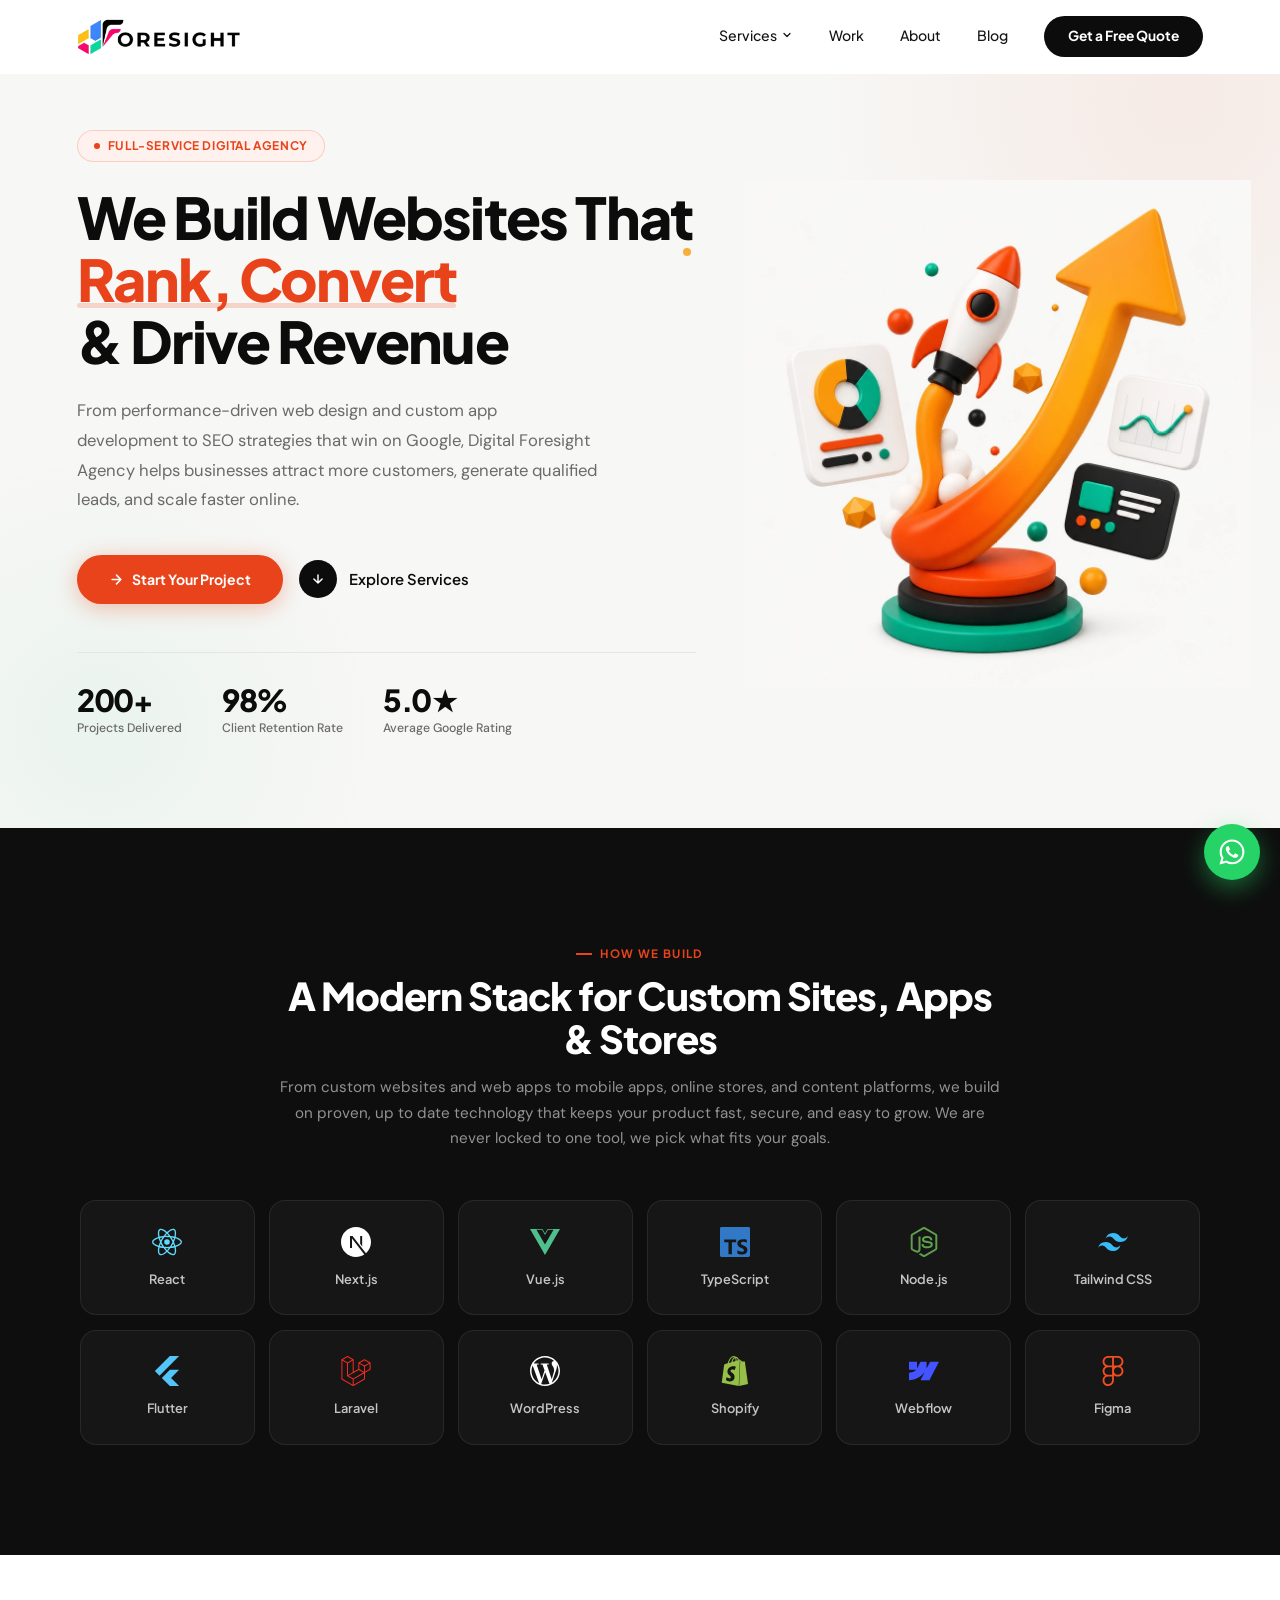
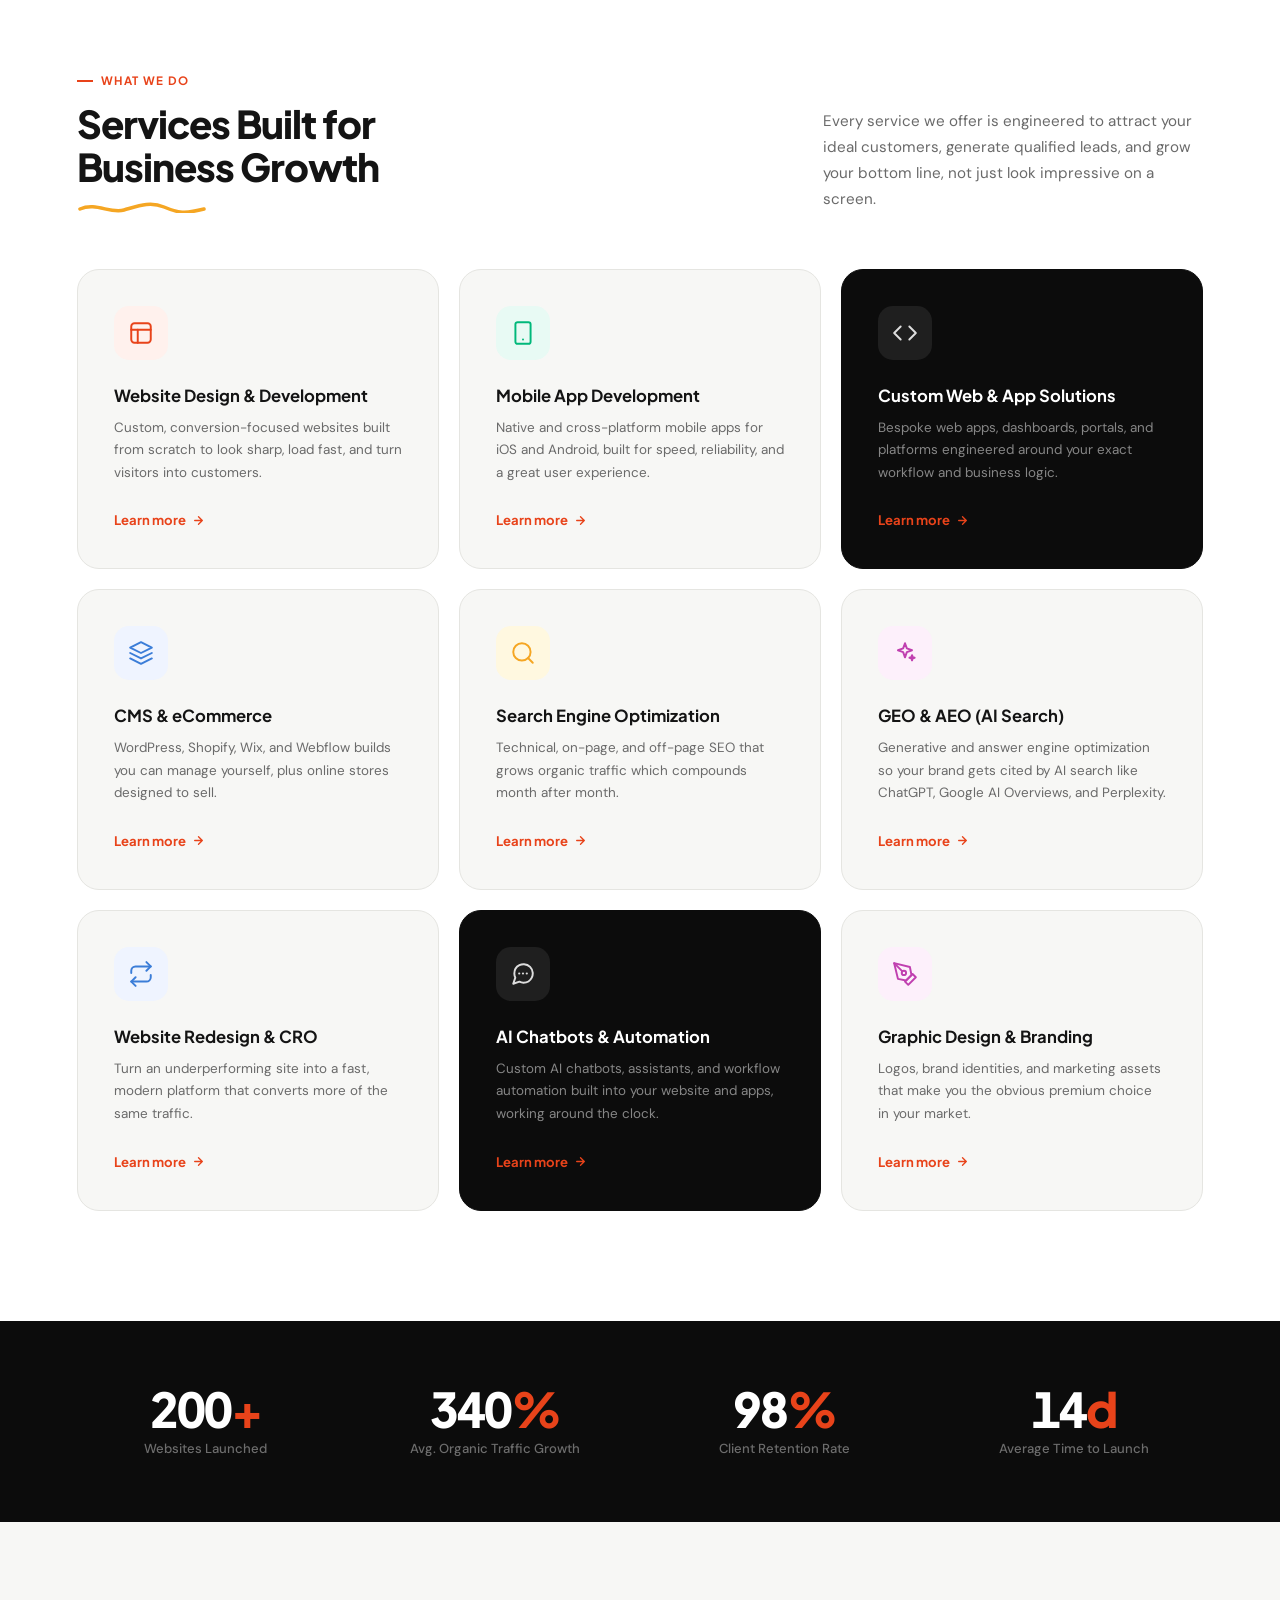
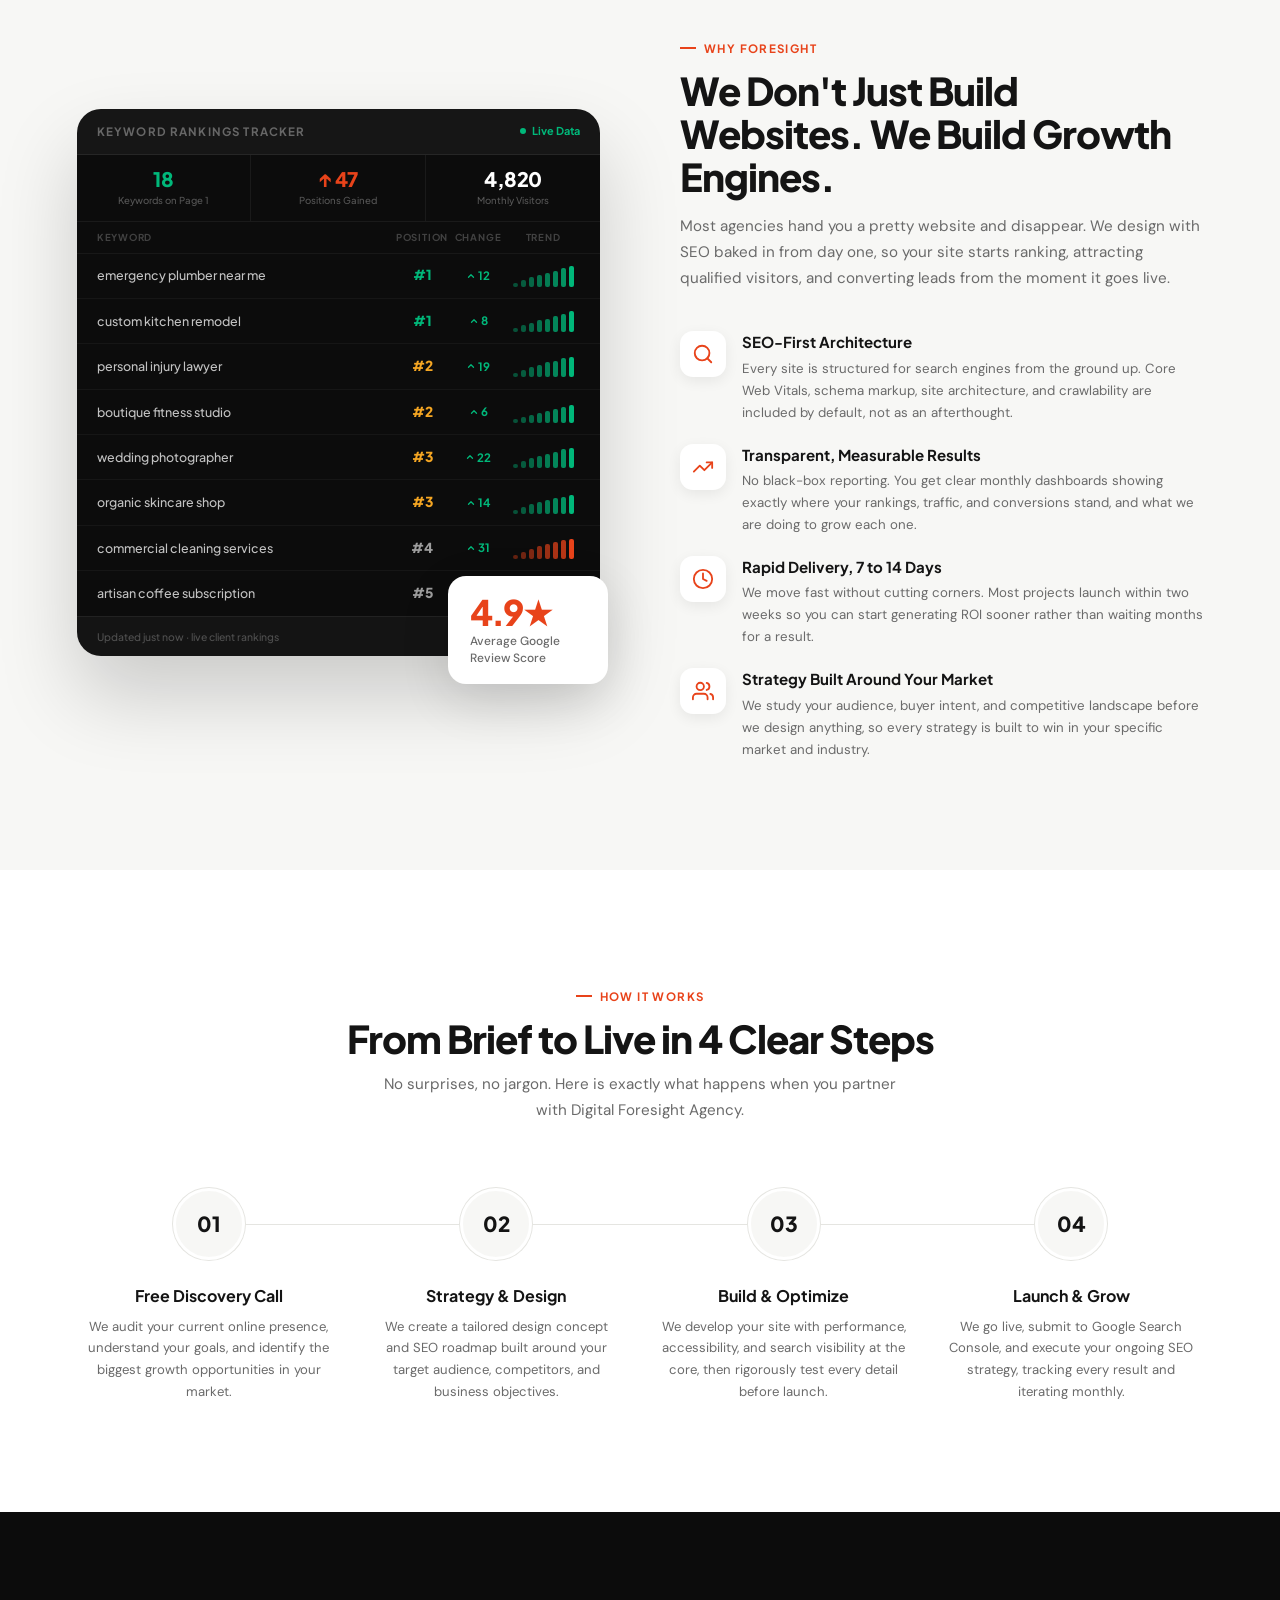
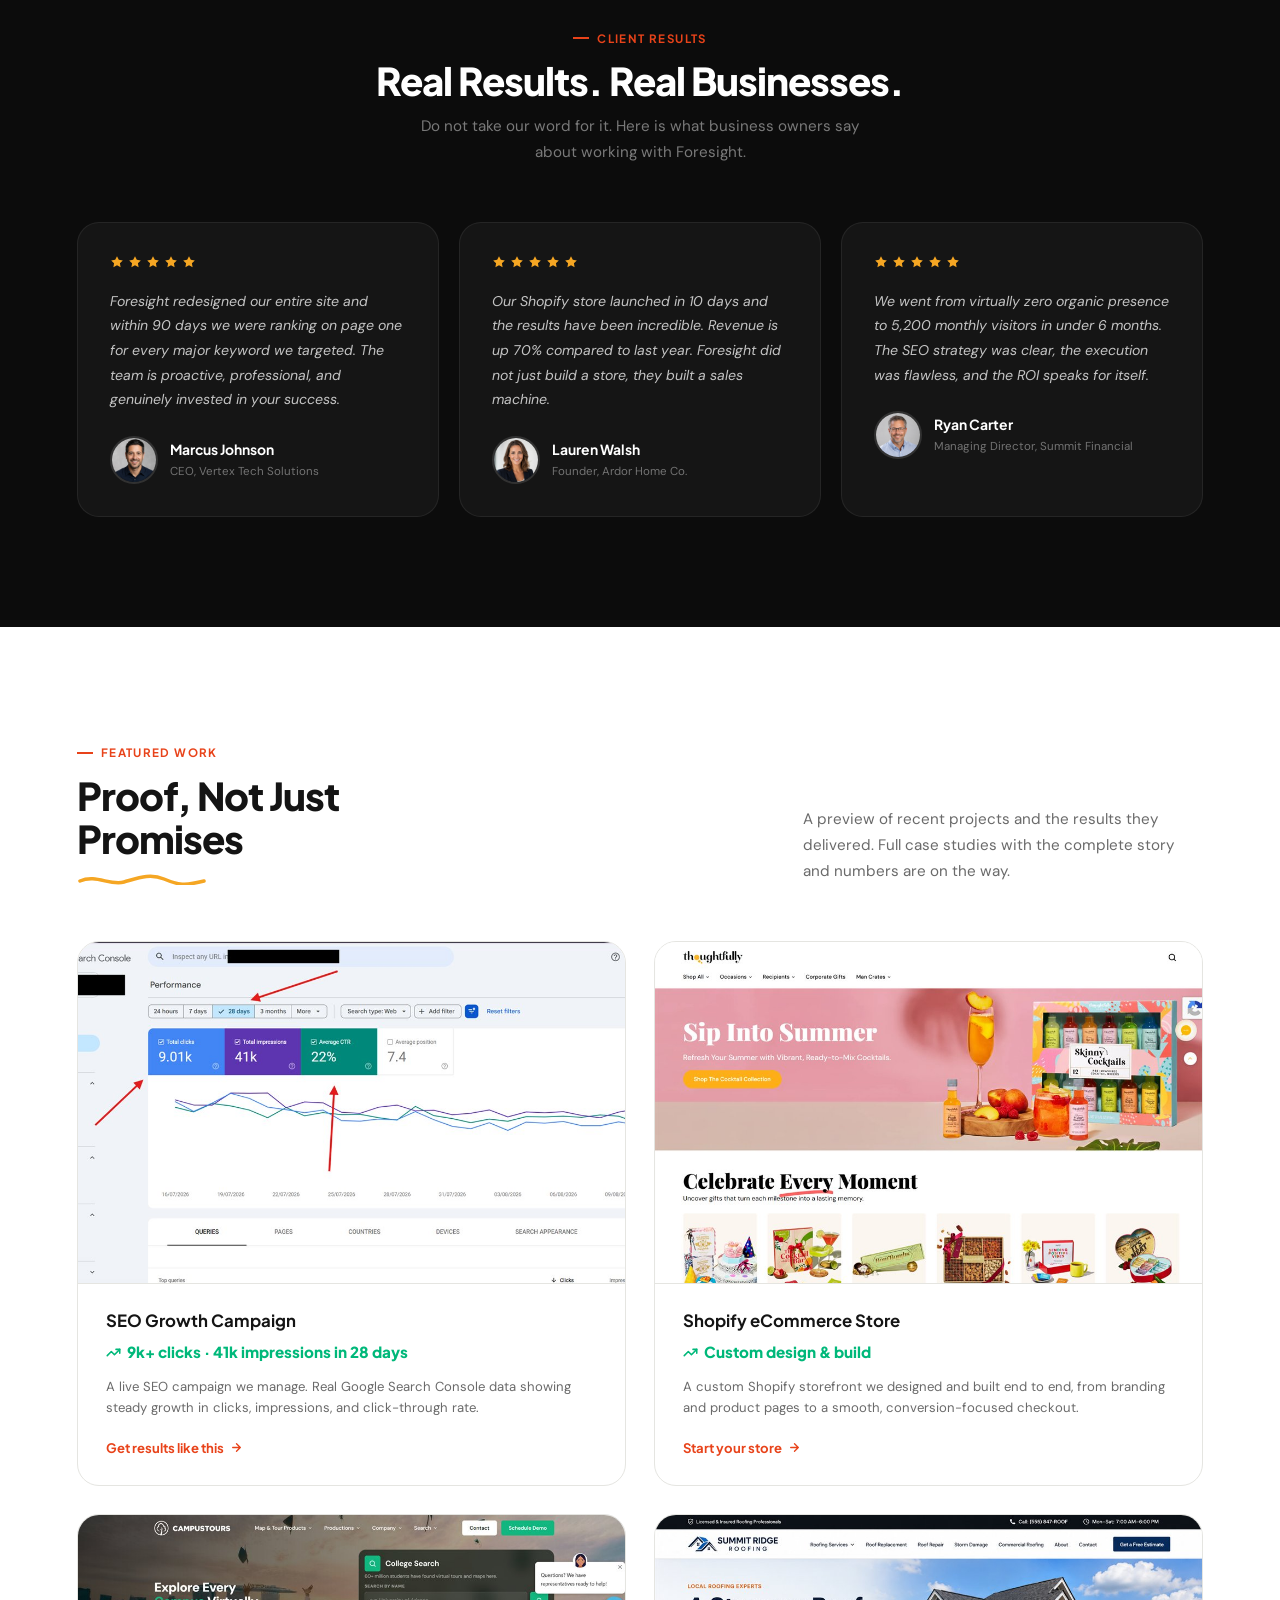
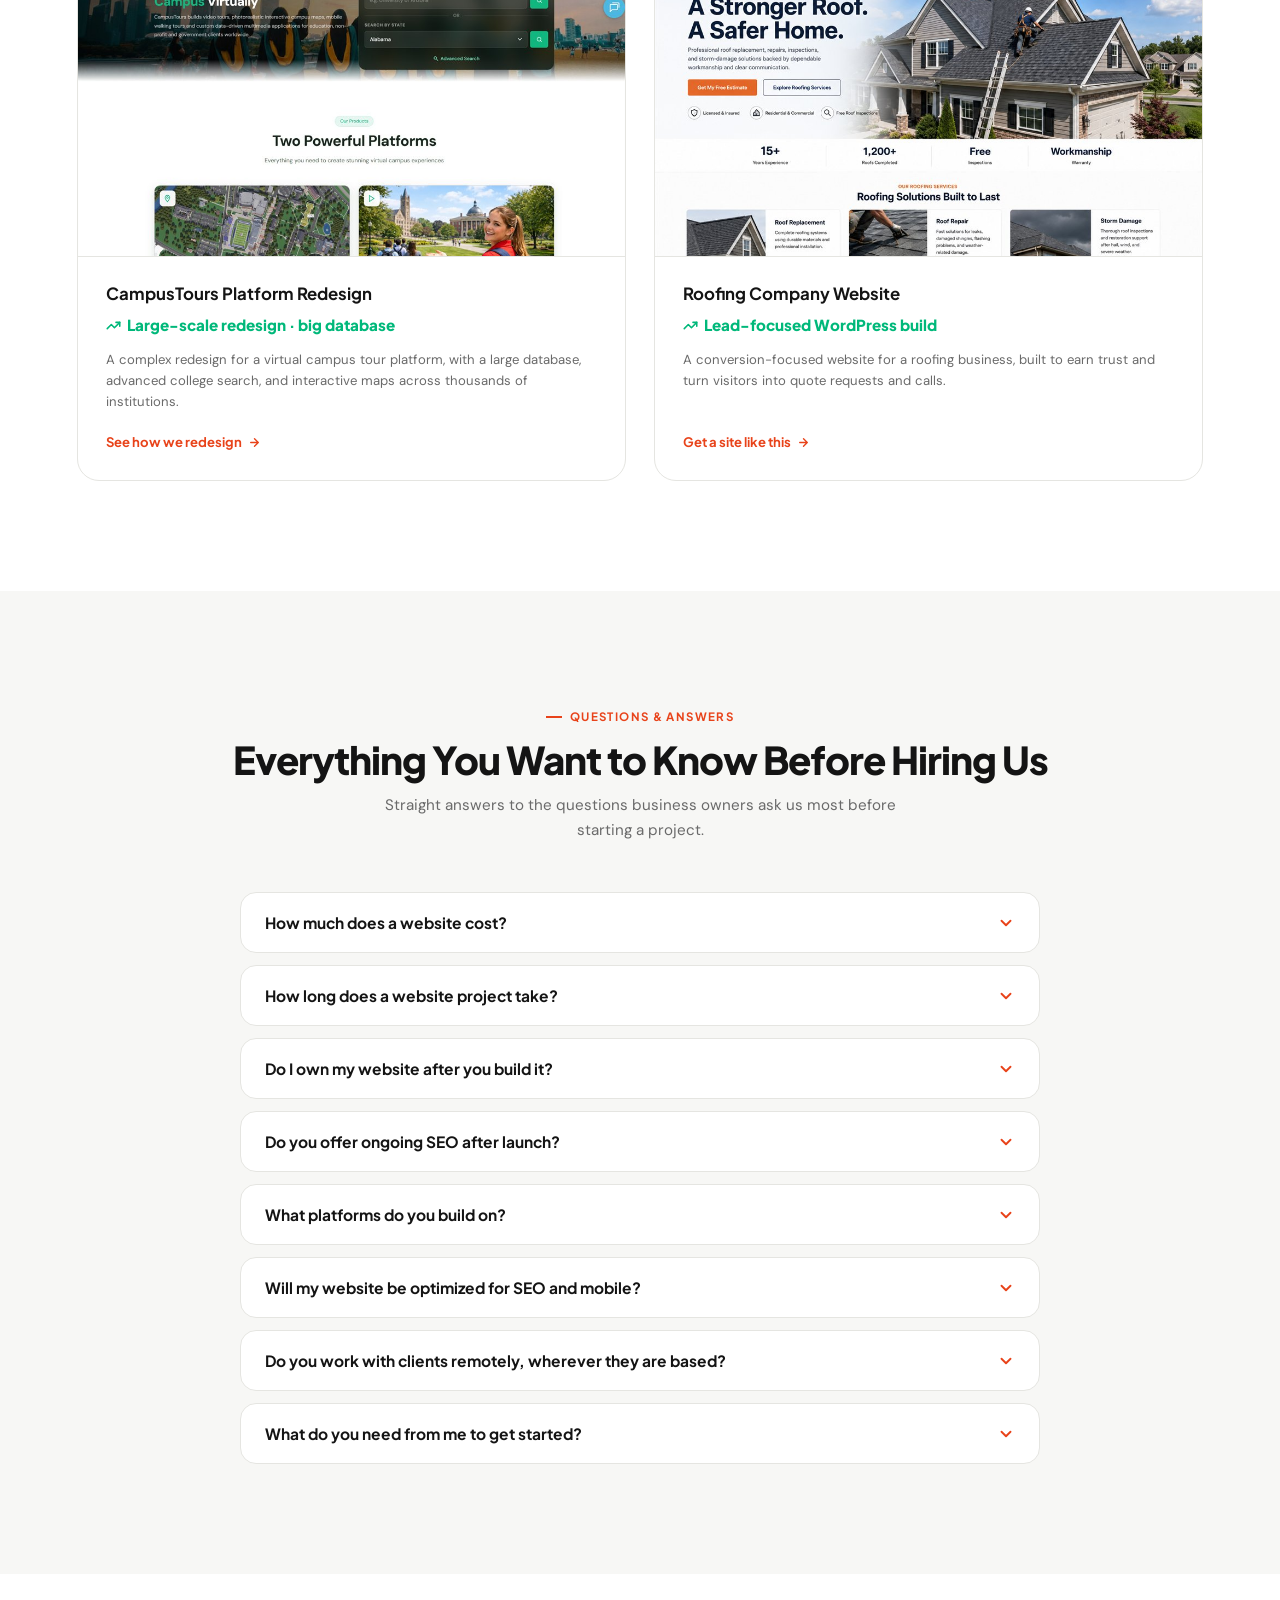
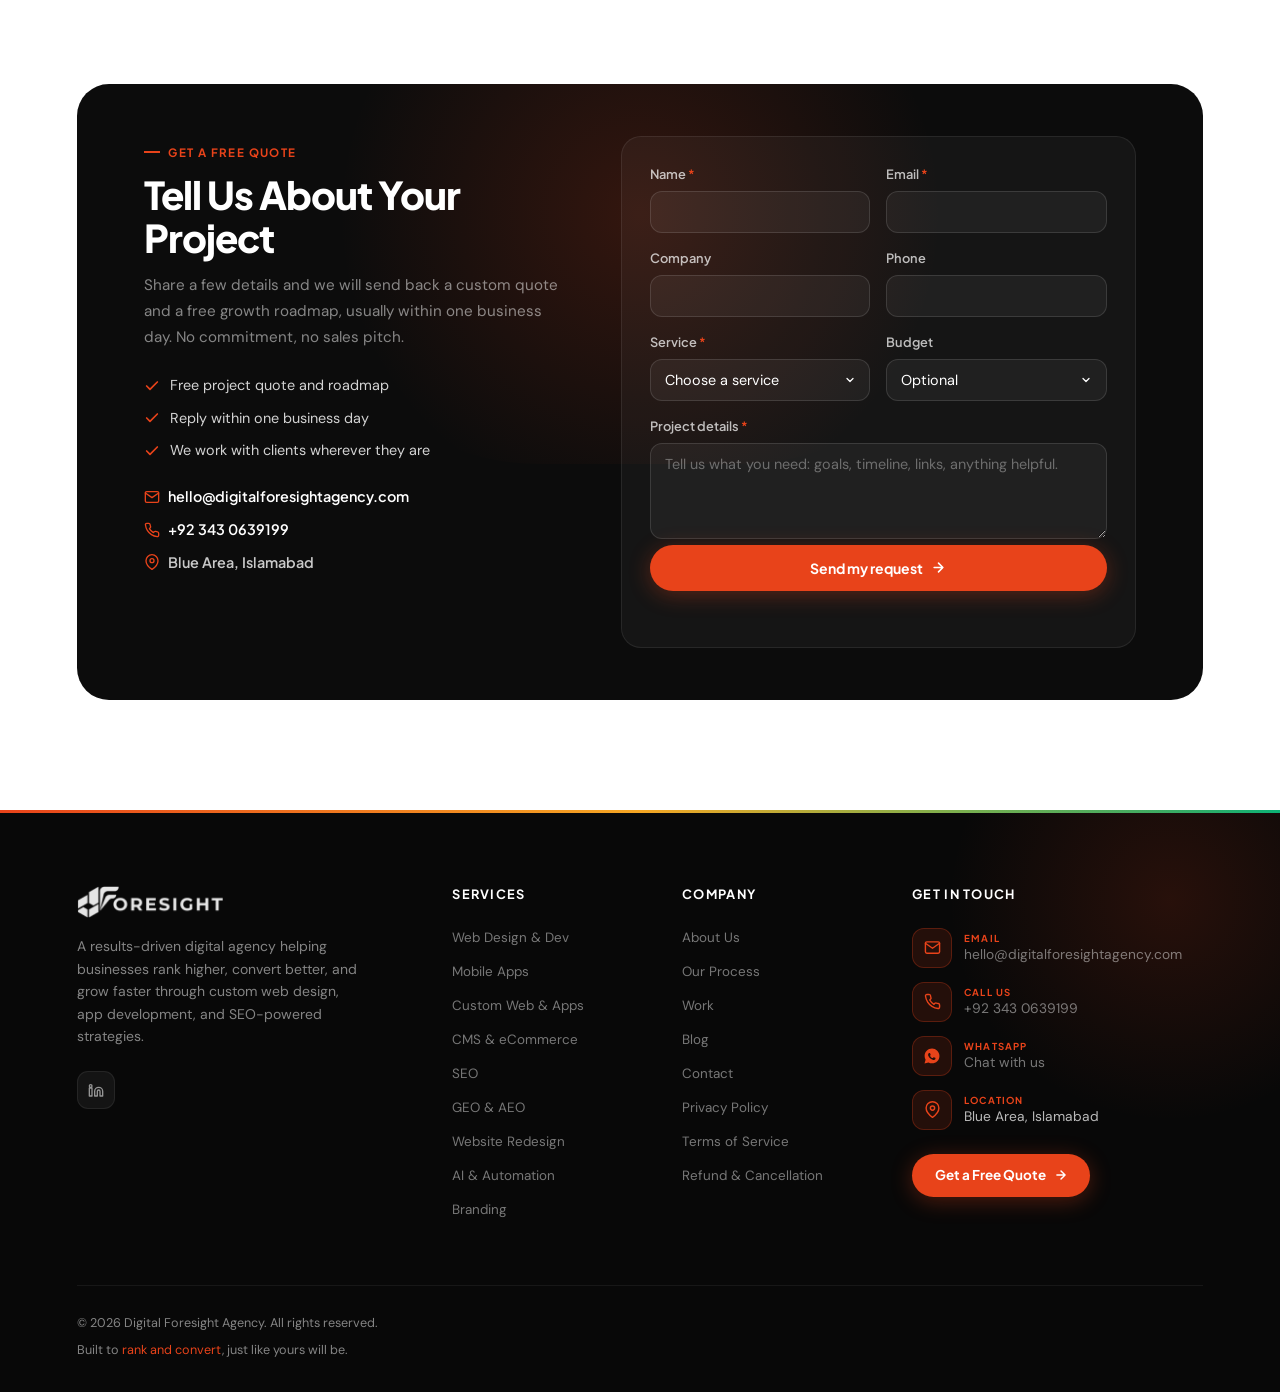
==== commit e4952d57: "Add floating hero mascot, homepage interactivity, and blog with 3 SEO articles - Hero mascot floats;" ====
--- a/index.html
+++ b/index.html
@@ -177,6 +177,7 @@
         </li>
         <li><a class="nav-link" href="/#work">Work</a></li>
         <li><a class="nav-link" href="/about/">About</a></li>
+        <li><a class="nav-link" href="/blog/">Blog</a></li>
         <!-- Pricing hidden for now -->
         <li><a class="btn-dark" href="/#contact" style="padding:0.625rem 1.5rem;font-size:0.86rem;">Get a Free Quote</a></li>
       </ul>
@@ -200,6 +201,7 @@
       <hr />
       <a href="/#work">Work</a>
       <a href="/about/">About</a>
+      <a href="/blog/">Blog</a>
       <!-- Pricing hidden for now -->
       <a class="btn-dark" href="/#contact">Get a Free Quote</a>
     </div>
@@ -256,8 +258,11 @@
       </div>
 
       <div class="hero-visual">
-        <img src="/public/images/hero-3d-object.webp" width="1024" height="1024" alt="3D illustration of a rocket launching along an upward growth arrow with floating analytics dashboard cards" />
-      </div>
+        <img src="/public/images/hero-3d-object.webp" width="1024" height="1024" alt="3D illustration of a rocket launching along an upward growth arrow with floating analytics dashboard cards" class="hero-mascot" />
+      </div>
+      <span class="hero-dot d-a" aria-hidden="true"></span>
+      <span class="hero-dot d-b" aria-hidden="true"></span>
+      <span class="hero-dot d-c" aria-hidden="true"></span>
     </section>
 
     <!-- ==================== TECHNOLOGIES ==================== -->
@@ -325,6 +330,7 @@
         <div>
           <span class="section-tag">What We Do</span>
           <h2 class="section-title" id="services-title">Services Built for<br />Business Growth</h2>
+          <svg class="squiggle" viewBox="0 0 130 13" fill="none" stroke="currentColor" stroke-width="3.5" stroke-linecap="round" aria-hidden="true"><path d="M3 9c16-7 30 5 44 1s26-9 40-3 21 7 40 2"/></svg>
         </div>
         <p class="section-desc">
           Every service we offer is engineered to attract your ideal customers, generate qualified leads, and grow your bottom line, not just look impressive on a screen.
@@ -597,6 +603,7 @@
         <div>
           <span class="section-tag">Featured Work</span>
           <h2 class="section-title" id="work-title">Proof, Not Just<br />Promises</h2>
+          <svg class="squiggle" viewBox="0 0 130 13" fill="none" stroke="currentColor" stroke-width="3.5" stroke-linecap="round" aria-hidden="true"><path d="M3 9c16-7 30 5 44 1s26-9 40-3 21 7 40 2"/></svg>
         </div>
         <p class="section-desc">
           A preview of recent projects and the results they delivered. Full case studies with the complete story and numbers are on the way.
@@ -1040,6 +1047,7 @@
           <li><a href="/about/">About Us</a></li>
           <li><a href="/about/#process">Our Process</a></li>
           <li><a href="/#work">Work</a></li>
+          <li><a href="/blog/">Blog</a></li>
           <li><a href="/#contact">Contact</a></li>
           <li><a href="/privacy-policy/">Privacy Policy</a></li>
           <li><a href="/terms/">Terms of Service</a></li>
--- a/css/style.css
+++ b/css/style.css
@@ -1098,3 +1098,61 @@
 
 /* Work grid: fill section width like other sections (height scales with 16:10) */
 .work-grid { max-width: none; gap: 1.75rem; }
+
+/* ==========================================================================
+   Interactive polish: floating hero mascot + hand-drawn accents
+   ========================================================================== */
+.hero-mascot { animation: floaty 5.5s ease-in-out infinite; will-change: transform; }
+@keyframes floaty {
+  0%, 100% { transform: translateY(0) rotate(-1.5deg); }
+  50%      { transform: translateY(-16px) rotate(1.5deg); }
+}
+@media (prefers-reduced-motion: reduce) { .hero-mascot { animation: none; } }
+
+/* Hand-drawn squiggle accent under headings */
+.squiggle { display: block; width: 130px; height: 13px; margin-top: 12px; color: var(--accent2); }
+.squiggle.center { margin-left: auto; margin-right: auto; }
+.squiggle path { stroke-dasharray: 300; stroke-dashoffset: 300; }
+.reveal.in .squiggle path, .in > .squiggle path { animation: draw 0.9s ease forwards 0.2s; }
+@keyframes draw { to { stroke-dashoffset: 0; } }
+@media (prefers-reduced-motion: reduce) { .squiggle path { stroke-dashoffset: 0; animation: none; } }
+
+/* Floating accent dots in the hero */
+.hero-dot { position: absolute; border-radius: 9999px; pointer-events: none; z-index: 1; opacity: 0.9; }
+.hero-dot.d-a { width: 14px; height: 14px; background: var(--accent); top: 22%; right: 8%; animation: bob 4s ease-in-out infinite; }
+.hero-dot.d-b { width: 10px; height: 10px; background: var(--accent3); bottom: 26%; right: 40%; animation: bob 5.5s ease-in-out infinite 0.6s; }
+.hero-dot.d-c { width: 8px; height: 8px; background: var(--accent2); top: 30%; right: 46%; animation: bob 4.8s ease-in-out infinite 0.3s; }
+@keyframes bob { 0%,100% { transform: translateY(0); } 50% { transform: translateY(-12px); } }
+@media (prefers-reduced-motion: reduce) { .hero-dot { animation: none; } }
+
+/* ==========================================================================
+   Blog: listing cards + article layout
+   ========================================================================== */
+.blog-grid { display: grid; grid-template-columns: 1fr; gap: 1.75rem; max-width: 1120px; margin: 0 auto; }
+.blog-card { background: #fff; border: 1px solid var(--gray-border); border-radius: 22px; overflow: hidden; display: flex; flex-direction: column; transition: transform 0.3s ease, box-shadow 0.3s ease; }
+.blog-card:hover { transform: translateY(-6px); box-shadow: 0 24px 60px rgba(0,0,0,0.1); }
+.blog-thumb { display: block; aspect-ratio: 16/10; overflow: hidden; background: var(--gray-bg); border-bottom: 1px solid var(--gray-border); }
+.blog-thumb img { width: 100%; height: 100%; object-fit: cover; transition: transform 0.5s ease; }
+.blog-card:hover .blog-thumb img { transform: scale(1.04); }
+.blog-body { padding: 1.5rem 1.75rem 1.75rem; display: flex; flex-direction: column; flex: 1; }
+.blog-cat { font-family: var(--font-display); font-weight: 700; font-size: 0.66rem; text-transform: uppercase; letter-spacing: 0.1em; color: var(--accent); margin-bottom: 0.6rem; }
+.blog-body h2 { font-size: 1.12rem; font-weight: 700; line-height: 1.3; color: var(--ink); margin-bottom: 0.6rem; }
+.blog-body h2 a:hover { color: var(--accent); }
+.blog-body p { font-size: 0.88rem; color: var(--muted); line-height: 1.6; flex: 1; }
+.blog-meta { font-size: 0.76rem; color: var(--muted); margin-top: 1rem; font-weight: 500; }
+@media (min-width: 700px)  { .blog-grid { grid-template-columns: repeat(2, 1fr); } }
+@media (min-width: 1040px) { .blog-grid { grid-template-columns: repeat(3, 1fr); } }
+
+/* Article */
+.post-hero { max-width: 820px; margin: 0 auto; padding: calc(var(--nav-h) + 36px) var(--pad-x) 20px; }
+.post-cat { display: inline-block; font-family: var(--font-display); font-weight: 700; font-size: 0.7rem; text-transform: uppercase; letter-spacing: 0.1em; color: var(--accent); margin-bottom: 0.75rem; }
+.post-hero h1 { font-family: var(--font-display); font-weight: 800; letter-spacing: -1px; color: var(--black); font-size: clamp(1.9rem, 3.6vw, 2.85rem); line-height: 1.12; }
+.post-meta { color: var(--muted); font-size: 0.85rem; margin-top: 0.9rem; }
+.post-featured { max-width: 980px; margin: 1.25rem auto 2.5rem; padding: 0 var(--pad-x); }
+.post-featured img { width: 100%; height: auto; border-radius: 20px; border: 1px solid var(--gray-border); }
+.post .prose { max-width: 760px; margin: 0 auto; padding: 0 var(--pad-x) 1rem; }
+.prose blockquote { border-left: 4px solid var(--accent); background: var(--gray-bg); padding: 1.1rem 1.4rem; border-radius: 0 12px 12px 0; font-size: 1.05rem; line-height: 1.6; color: var(--ink); font-style: italic; margin: 1.9rem 0; }
+.prose ul li strong { color: var(--ink); }
+.post-figure { margin: 2rem 0; }
+.post-figure img { width: 100%; height: auto; border-radius: 16px; border: 1px solid var(--gray-border); background: var(--gray-bg); }
+.post-figure figcaption { text-align: center; font-size: 0.82rem; color: var(--muted); margin-top: 0.75rem; font-style: italic; }
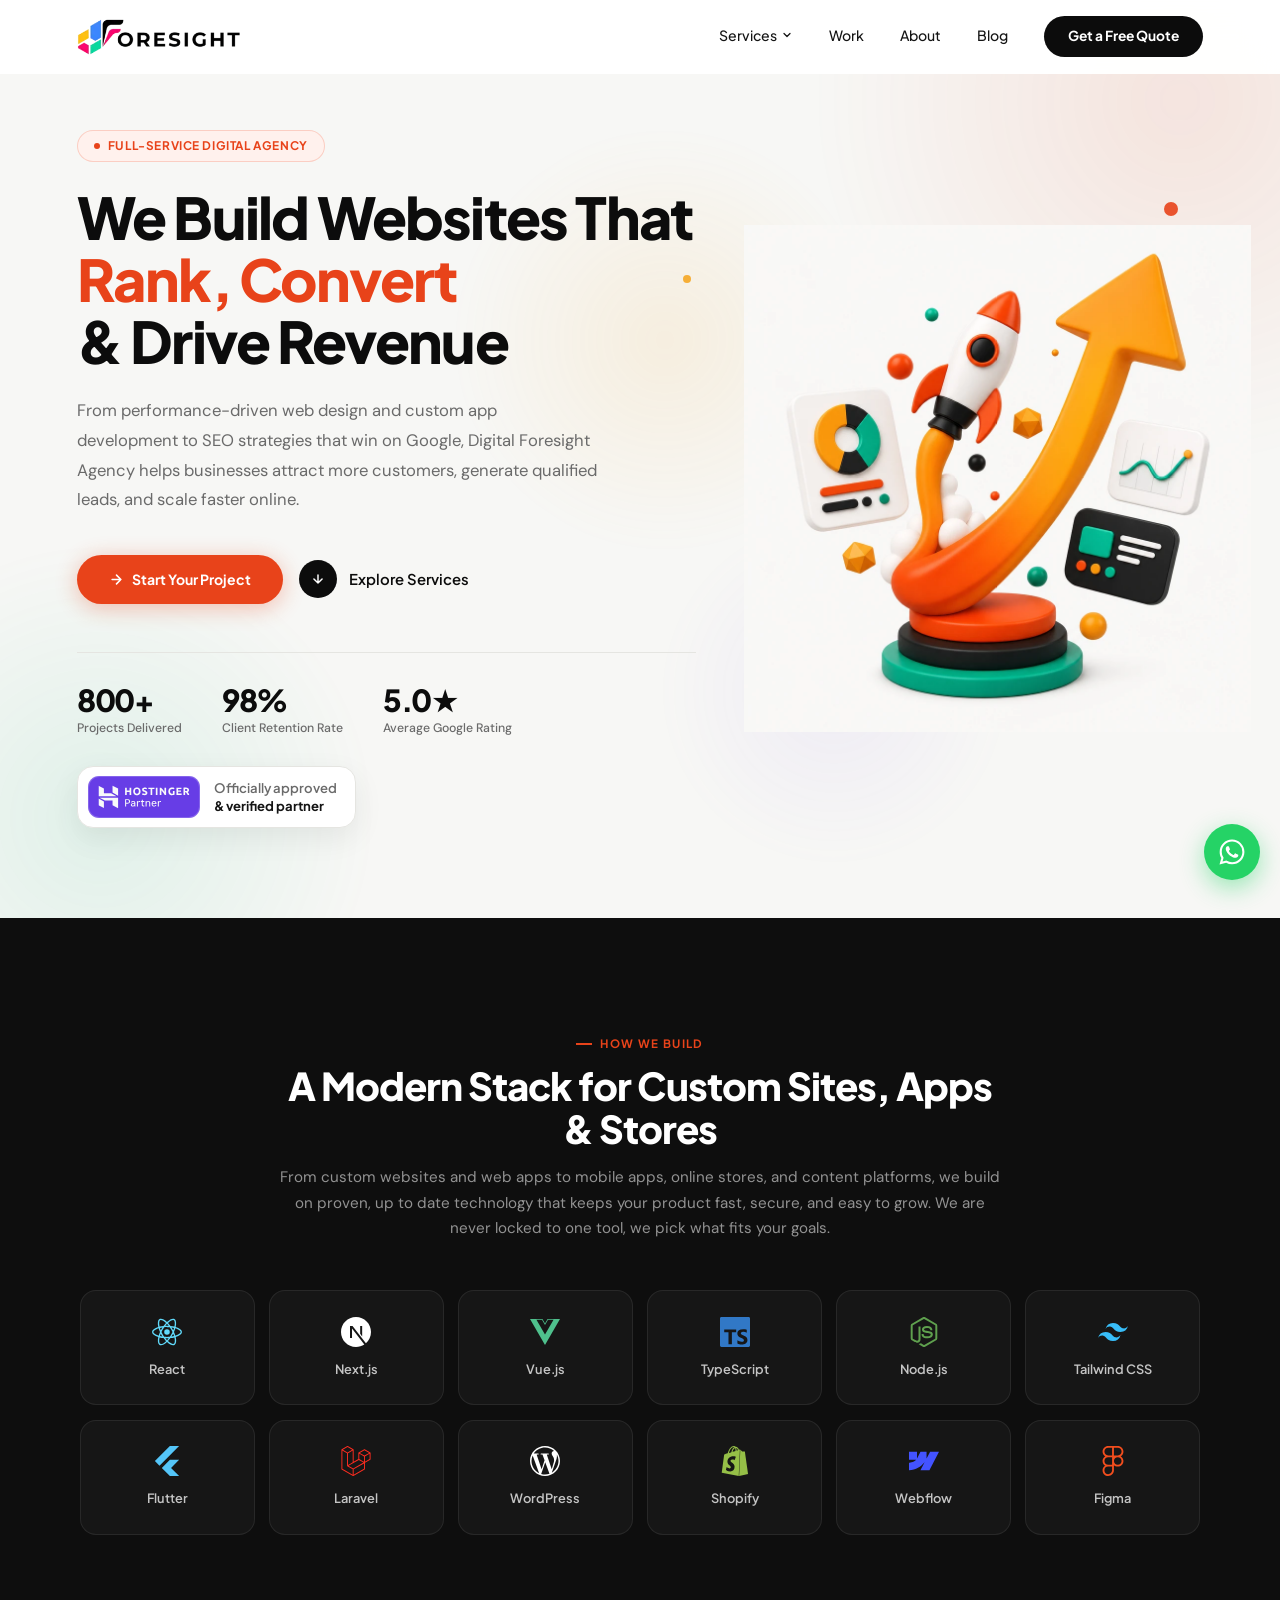
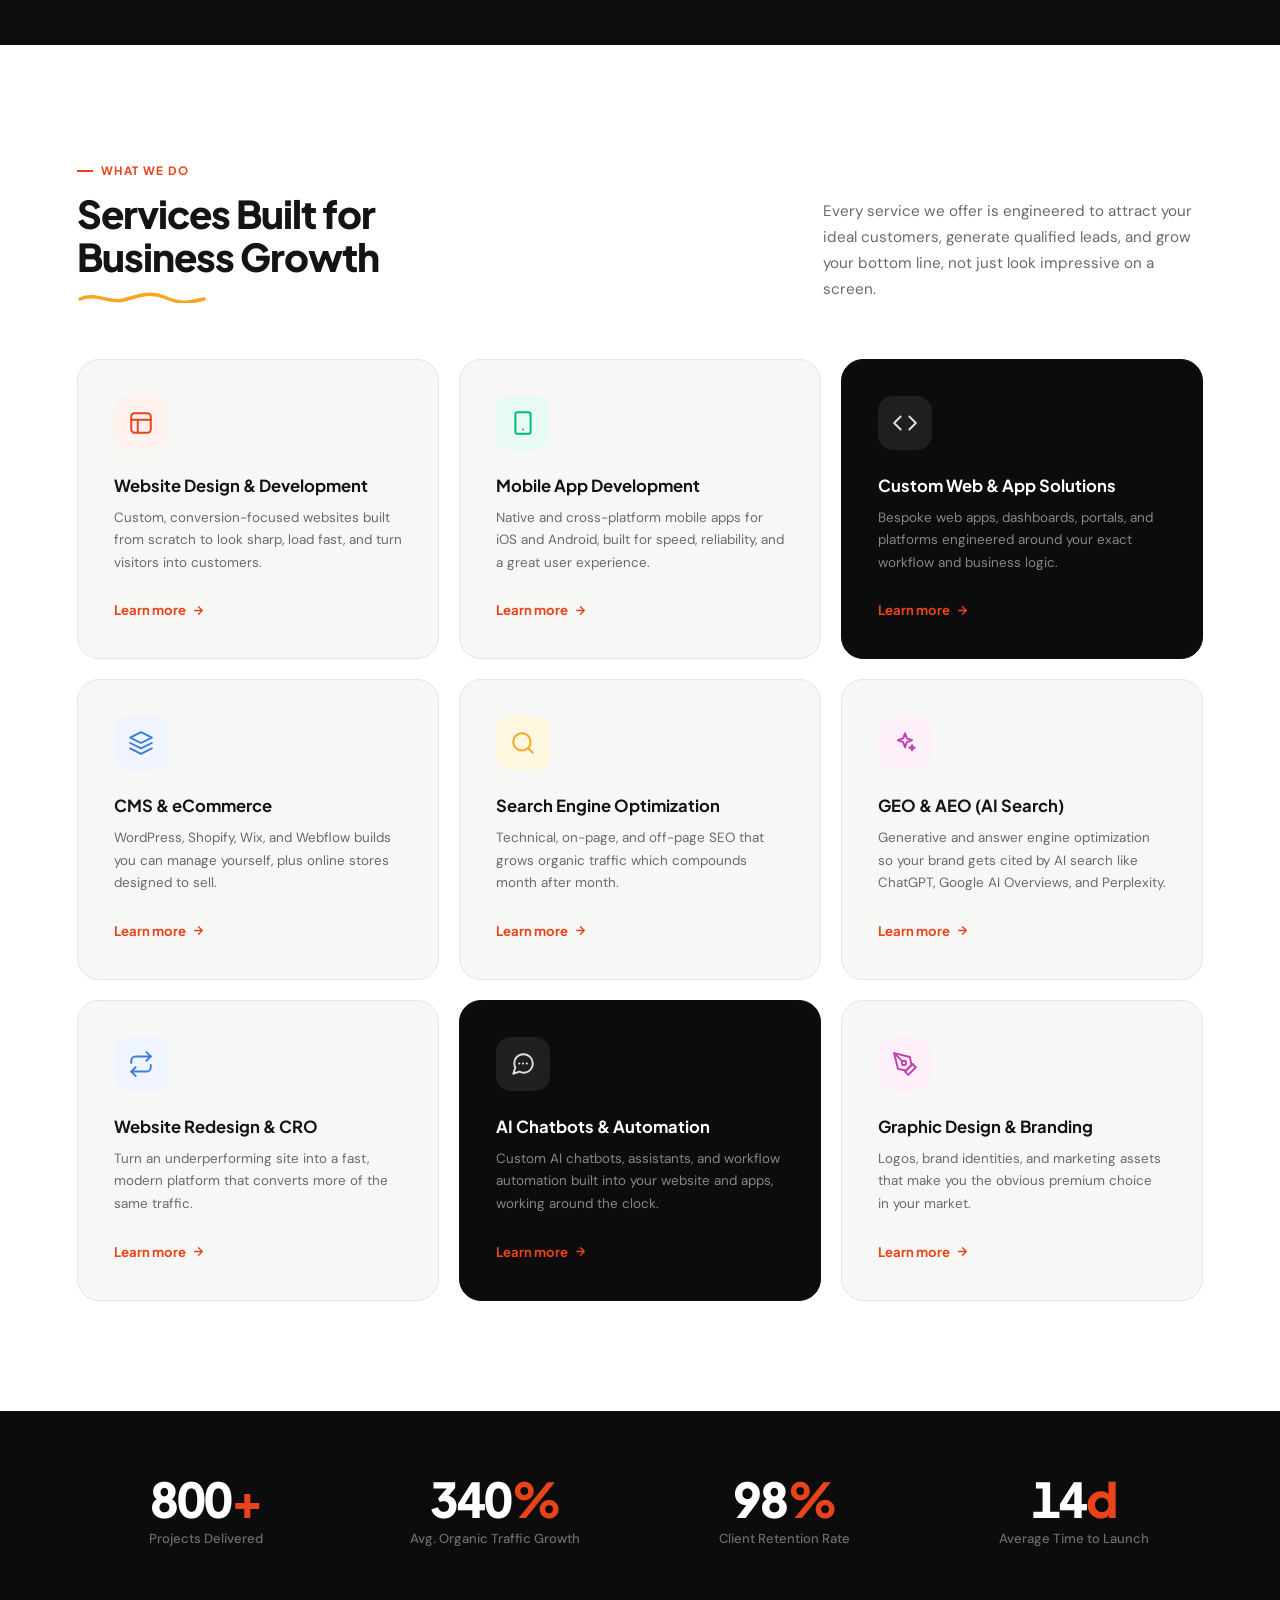
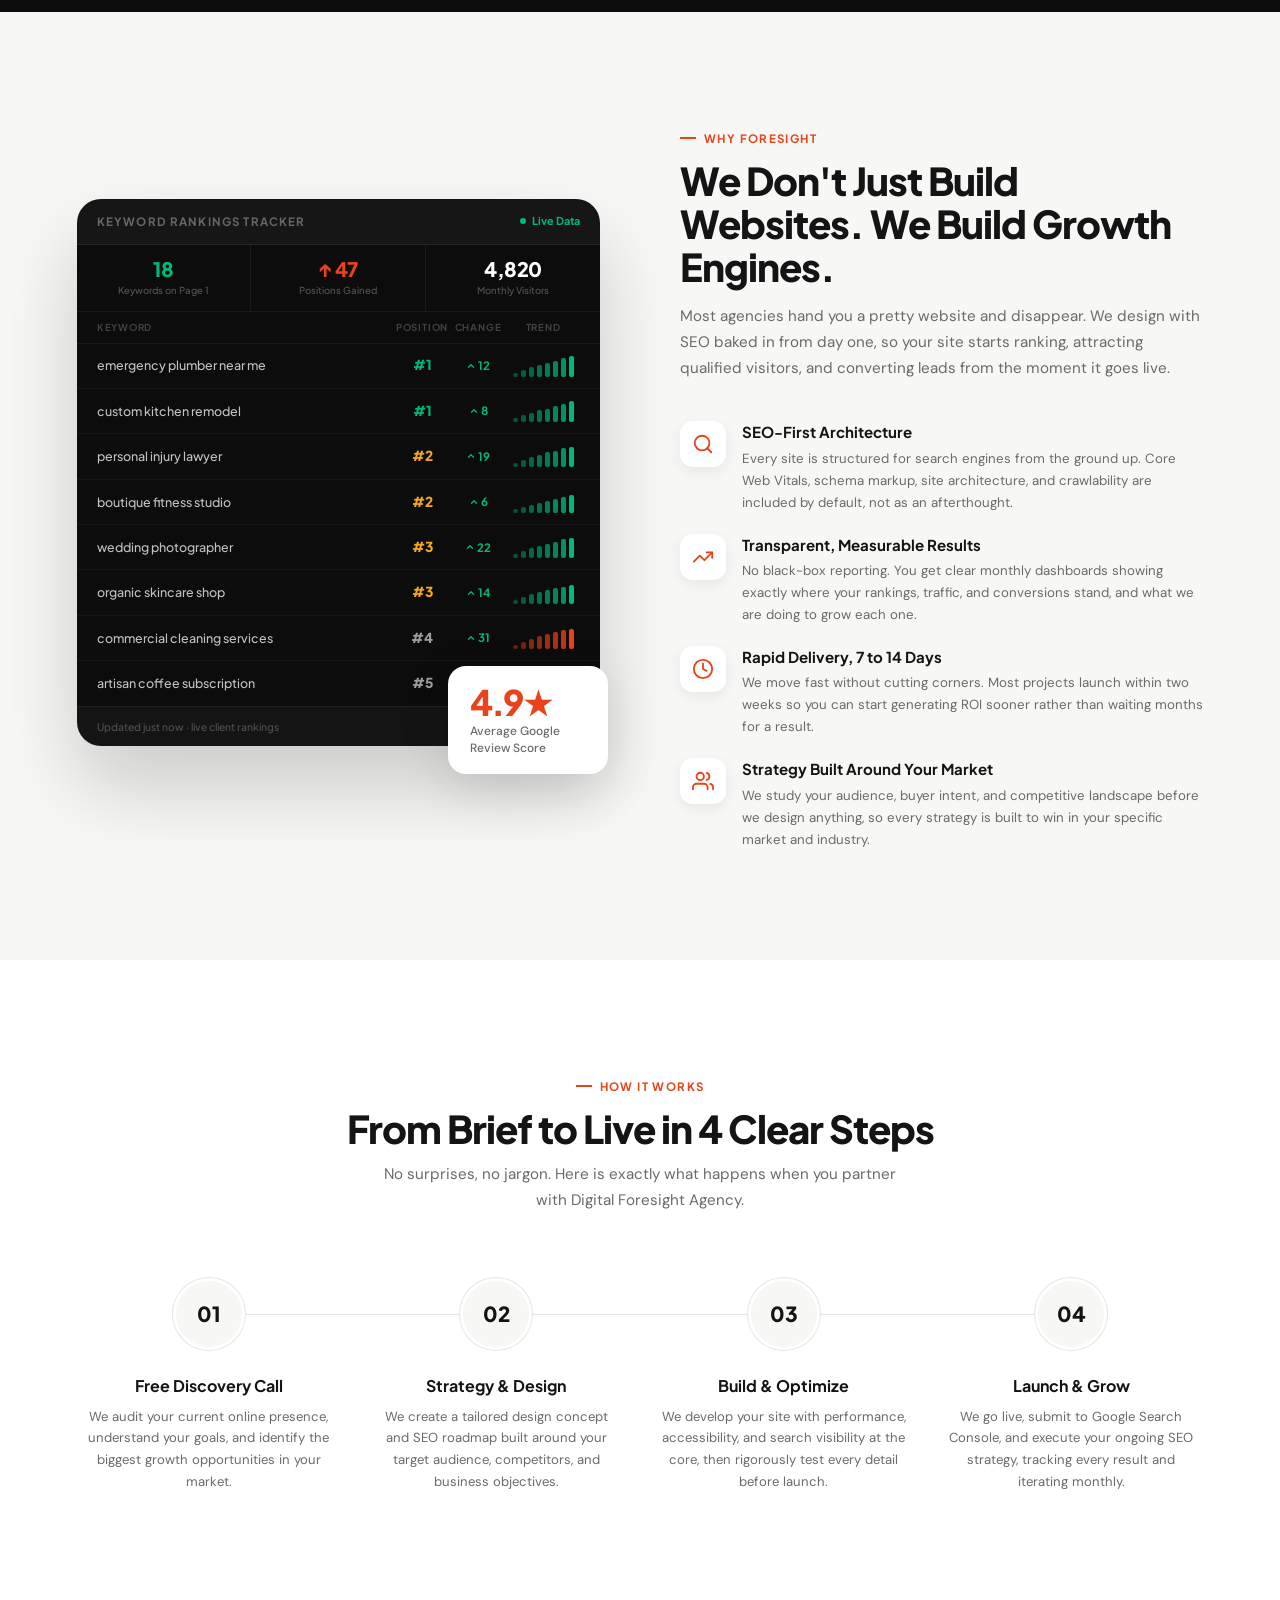
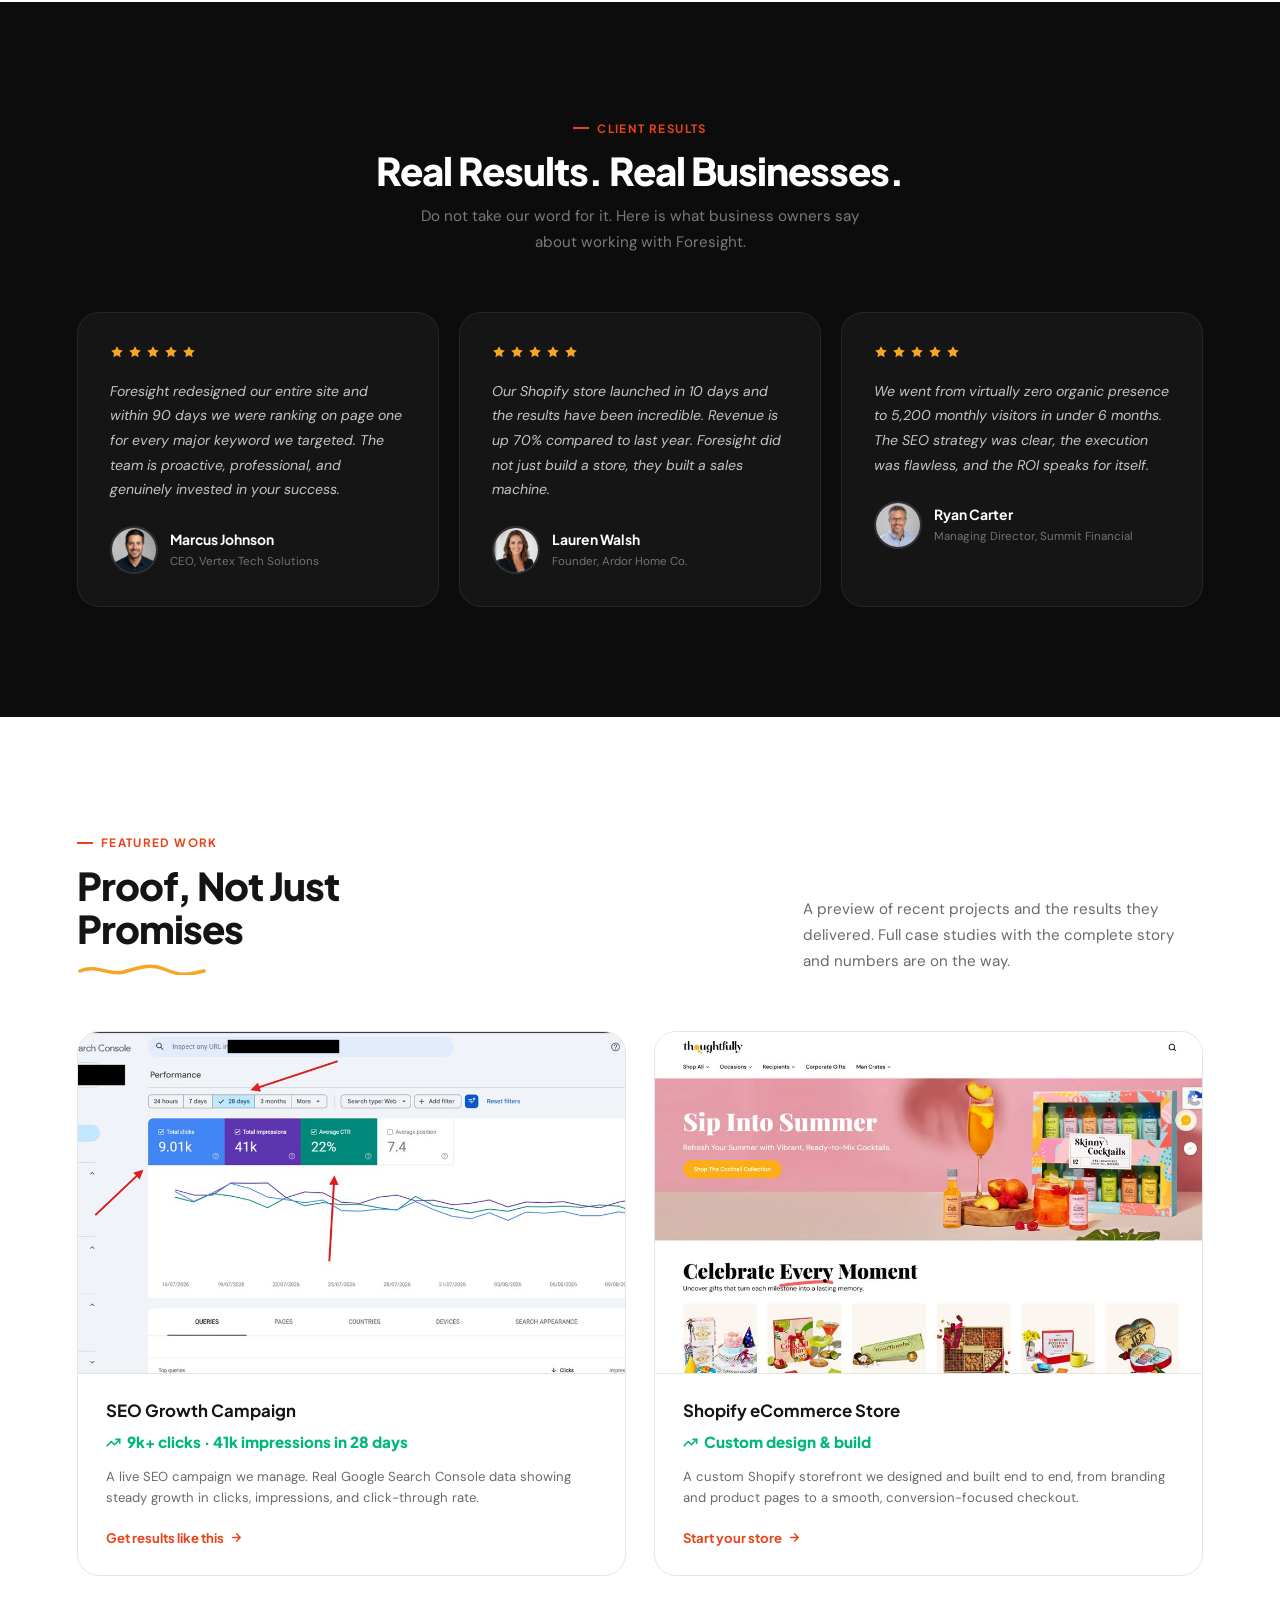
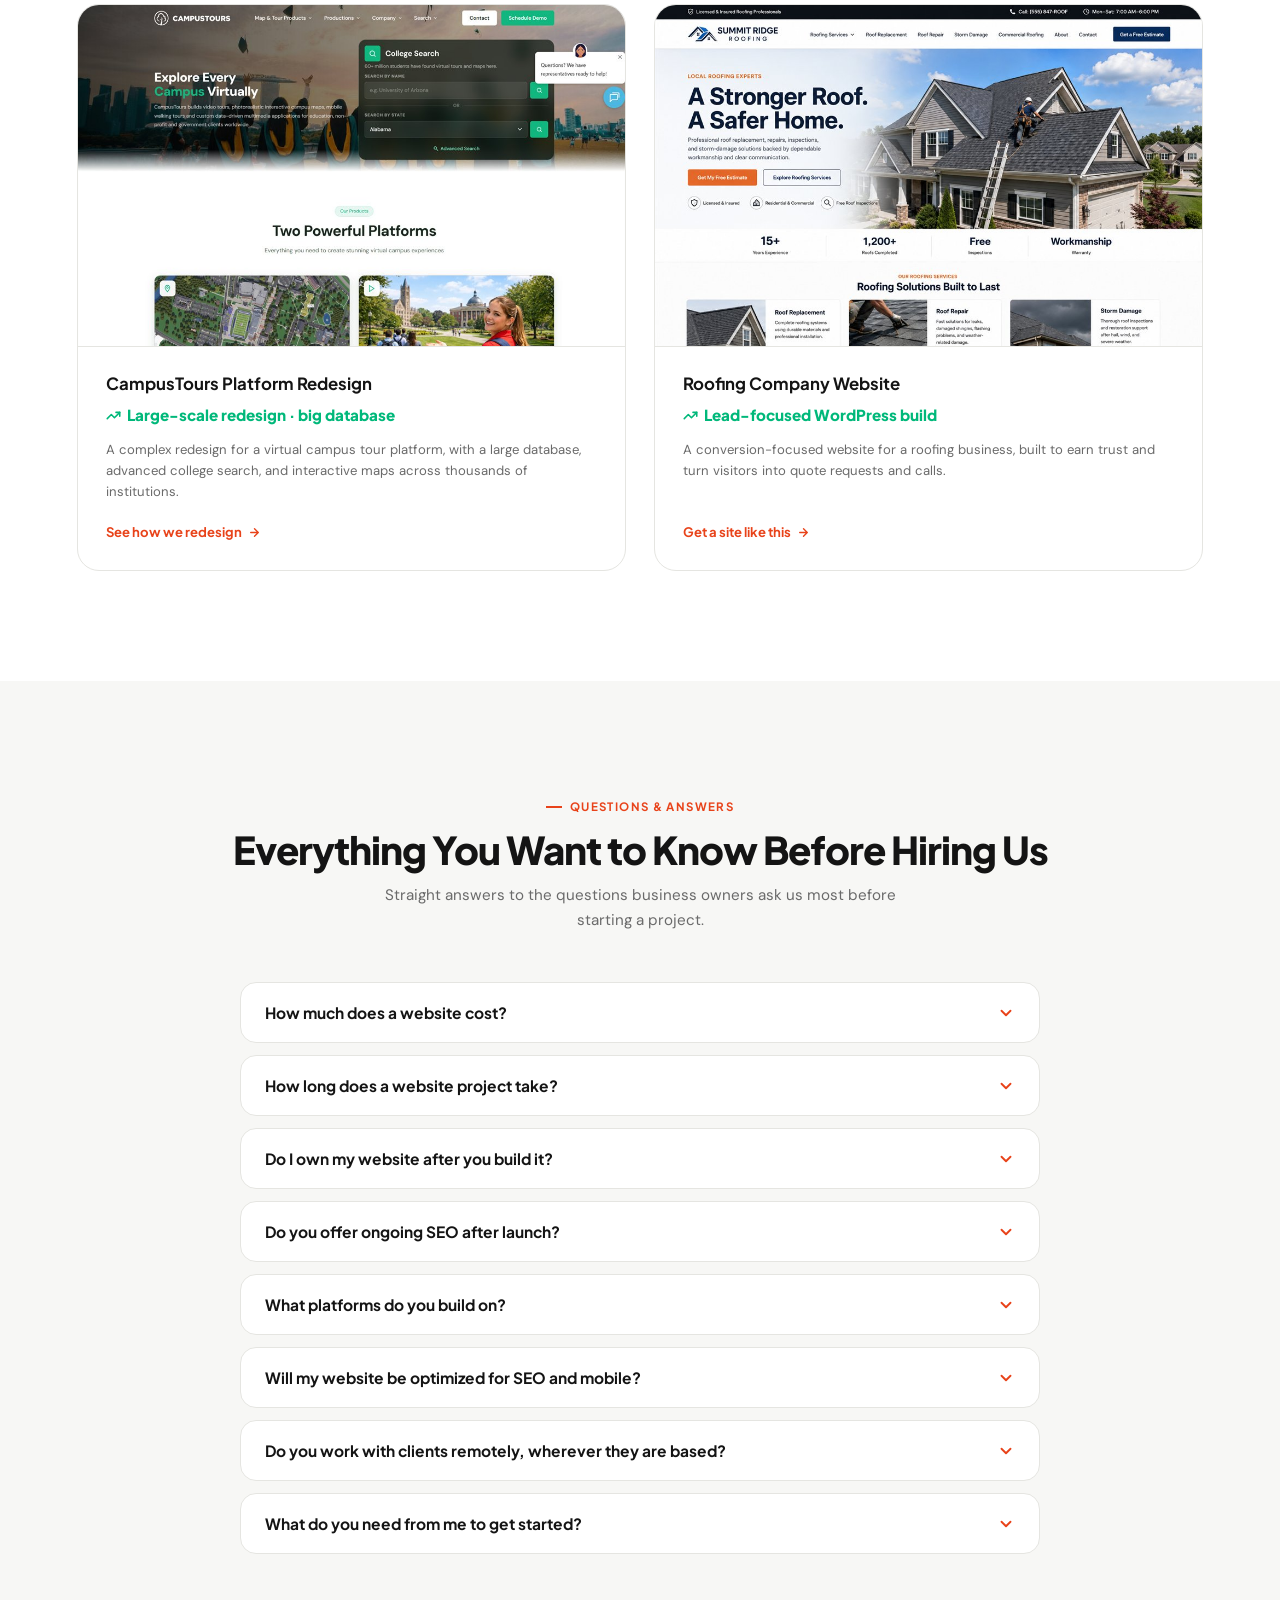
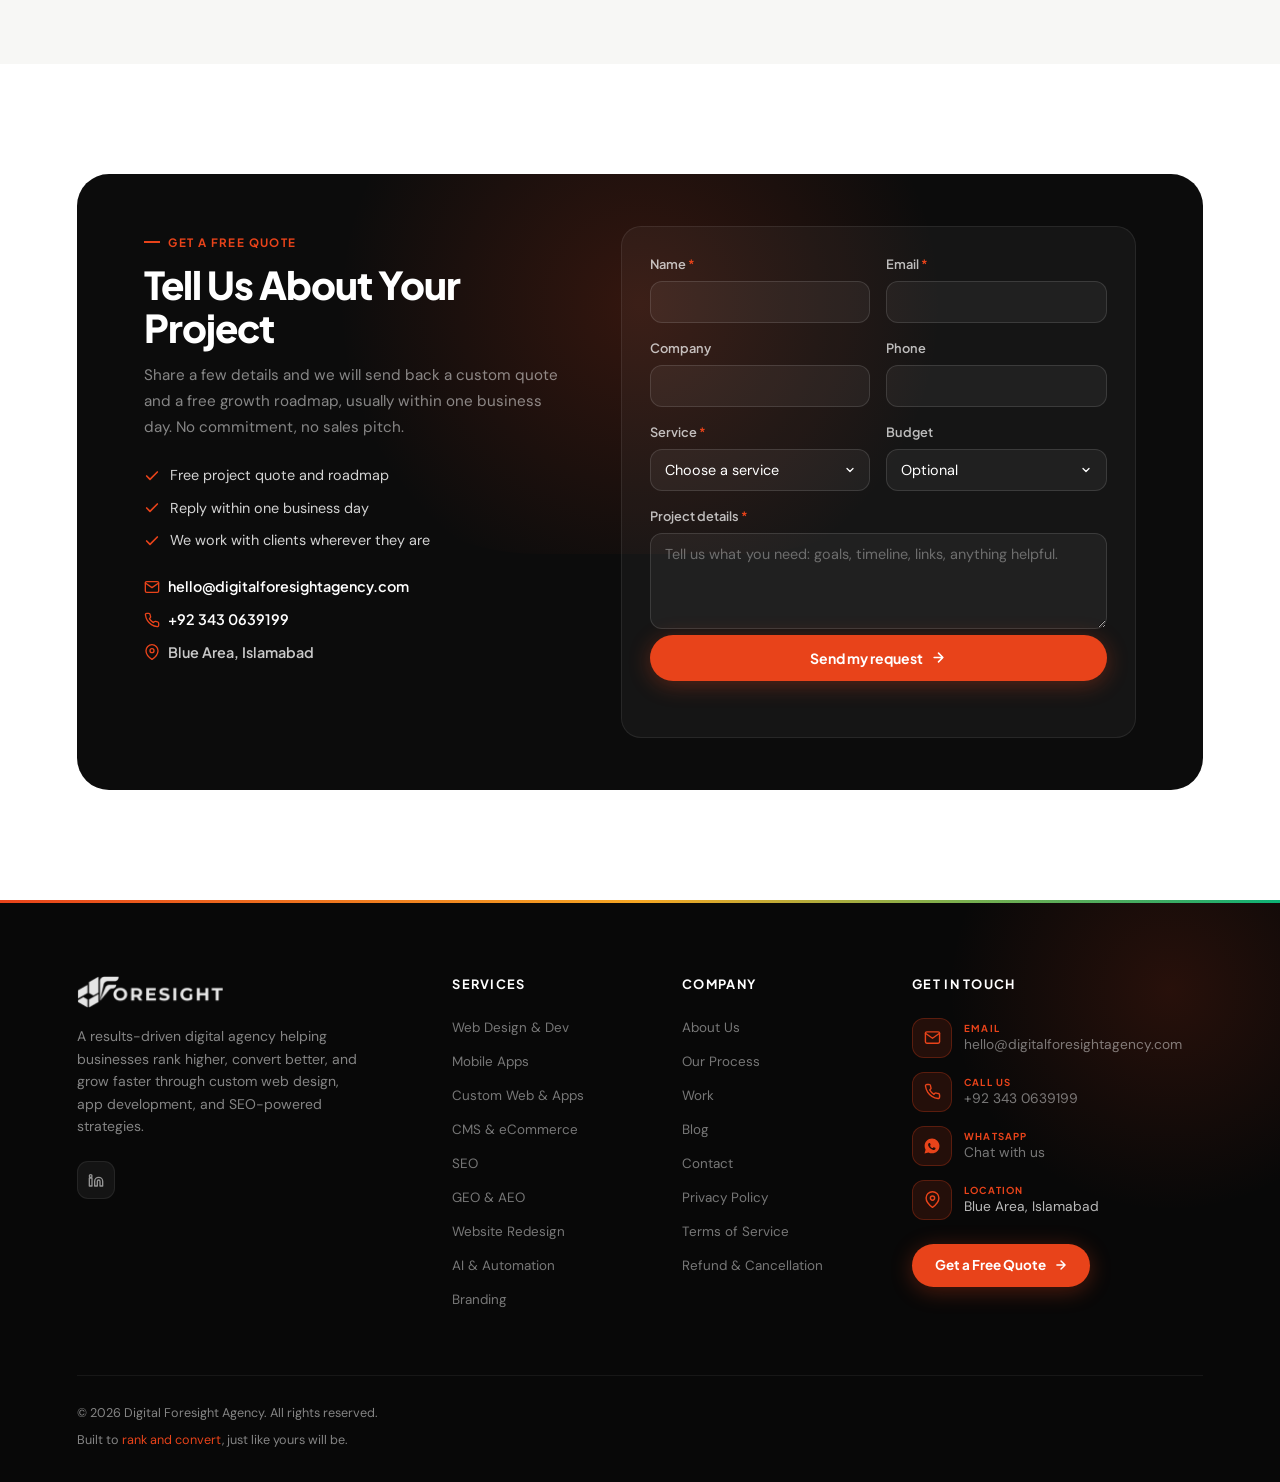
==== commit d3b36e9d: "Add Hostinger Partner badge to hero, bump stats to 800+, animated glows - Show official Hostinger Pa" ====
--- a/index.html
+++ b/index.html
@@ -213,6 +213,8 @@
     <section class="hero" aria-labelledby="hero-title">
       <div class="hero-glow hero-glow-1" aria-hidden="true"></div>
       <div class="hero-glow hero-glow-2" aria-hidden="true"></div>
+      <div class="hero-glow hero-glow-3" aria-hidden="true"></div>
+      <div class="hero-glow hero-glow-4" aria-hidden="true"></div>
 
       <div class="hero-content">
         <span class="badge"><span class="pulse" aria-hidden="true"></span>Full-Service Digital Agency</span>
@@ -242,7 +244,7 @@
 
         <div class="hero-stats">
           <div>
-            <div class="num">200+</div>
+            <div class="num">800+</div>
             <div class="lbl">Projects Delivered</div>
           </div>
           <div>
@@ -250,10 +252,15 @@
             <div class="lbl">Client Retention Rate</div>
           </div>
           <div>
-            <!-- TODO Phase 2: confirm real aggregate Google rating before submitting to Hostinger Directory -->
+            <!-- TODO: confirm real aggregate Google rating before publicising -->
             <div class="num">5.0&#9733;</div>
             <div class="lbl">Average Google Rating</div>
           </div>
+        </div>
+
+        <div class="hero-trust">
+          <img src="/public/images/hostinger-partner-badge.svg" width="150" height="56" loading="lazy" decoding="async" alt="Official Hostinger Partner badge" />
+          <span class="hero-trust-label">Officially approved <strong>&amp; verified partner</strong></span>
         </div>
       </div>
 
@@ -424,8 +431,8 @@
     <!-- ==================== METRICS BAND ==================== -->
     <section class="metrics" aria-label="Agency results by the numbers">
       <div class="metric">
-        <div class="num">200<span class="suf">+</span></div>
-        <div class="lbl">Websites Launched</div>
+        <div class="num">800<span class="suf">+</span></div>
+        <div class="lbl">Projects Delivered</div>
       </div>
       <div class="metric">
         <div class="num">340<span class="suf">%</span></div>
--- a/css/style.css
+++ b/css/style.css
@@ -246,11 +246,26 @@
   padding: calc(var(--nav-h) + 46px) var(--pad-x) 70px;
   display: grid; grid-template-columns: 1fr; gap: 3rem; align-items: center;
 }
-.hero-glow { position: absolute; border-radius: 9999px; pointer-events: none; }
+.hero-glow { position: absolute; border-radius: 9999px; pointer-events: none; filter: blur(8px); will-change: transform, opacity; }
 .hero-glow-1 { top: -300px; right: -300px; width: 800px; height: 800px;
-  background: radial-gradient(circle, rgba(232,67,26,0.07) 0%, transparent 65%); }
+  background: radial-gradient(circle, rgba(232,67,26,0.10) 0%, transparent 65%);
+  animation: glowDriftA 16s ease-in-out infinite; }
 .hero-glow-2 { bottom: -200px; left: -200px; width: 600px; height: 600px;
-  background: radial-gradient(circle, rgba(0,184,122,0.05) 0%, transparent 65%); }
+  background: radial-gradient(circle, rgba(0,184,122,0.09) 0%, transparent 65%);
+  animation: glowDriftB 20s ease-in-out infinite; }
+.hero-glow-3 { top: 12%; left: 34%; width: 460px; height: 460px;
+  background: radial-gradient(circle, rgba(245,166,35,0.10) 0%, transparent 65%);
+  animation: glowDriftC 22s ease-in-out infinite; }
+.hero-glow-4 { bottom: 4%; right: 20%; width: 380px; height: 380px;
+  background: radial-gradient(circle, rgba(132,94,247,0.07) 0%, transparent 65%);
+  animation: glowDriftD 26s ease-in-out infinite; }
+@keyframes glowDriftA { 0%,100% { transform: translate(0,0) scale(1); opacity: 0.9; } 50% { transform: translate(-46px,34px) scale(1.14); opacity: 1; } }
+@keyframes glowDriftB { 0%,100% { transform: translate(0,0) scale(1); opacity: 0.85; } 50% { transform: translate(44px,-30px) scale(1.16); opacity: 1; } }
+@keyframes glowDriftC { 0%,100% { transform: translate(0,0) scale(1); opacity: 0.7; } 50% { transform: translate(36px,42px) scale(1.2); opacity: 1; } }
+@keyframes glowDriftD { 0%,100% { transform: translate(0,0) scale(1); opacity: 0.65; } 50% { transform: translate(-38px,-28px) scale(1.18); opacity: 0.95; } }
+@media (prefers-reduced-motion: reduce) {
+  .hero-glow-1, .hero-glow-2, .hero-glow-3, .hero-glow-4 { animation: none; }
+}
 .hero-content { position: relative; z-index: 2; min-width: 0; }
 
 .badge {
@@ -273,10 +288,6 @@
   font-size: clamp(2.6rem, 4.5vw, 3.9rem); margin-bottom: 1.5rem;
 }
 .hero h1 .mark { color: var(--accent); position: relative; display: inline-block; }
-.hero h1 .mark::after {
-  content: ''; position: absolute; left: 0; right: 0; bottom: 2px; height: 5px;
-  background: var(--accent); opacity: 0.2; border-radius: 4px;
-}
 .hero-lead {
   font-size: 1.04rem; color: var(--muted); line-height: 1.78;
   max-width: 520px; margin-bottom: 2.5rem;
@@ -292,6 +303,20 @@
   line-height: 1; letter-spacing: -1.2px; color: var(--black);
 }
 .hero-stats .lbl { font-size: 0.77rem; color: var(--muted); font-weight: 500; margin-top: 4px; }
+
+/* Hostinger Partner trust badge */
+.hero-trust {
+  display: inline-flex; align-items: center; gap: 14px; margin-top: 1.75rem;
+  padding: 9px 18px 9px 10px; background: #fff;
+  border: 1px solid var(--gray-border); border-radius: 16px;
+  box-shadow: 0 10px 30px rgba(12,12,12,0.07);
+}
+.hero-trust img { height: 42px; width: auto; display: block; }
+.hero-trust-label {
+  font-family: var(--font-display); font-weight: 600; font-size: 0.82rem;
+  color: var(--muted); line-height: 1.35; max-width: 150px;
+}
+.hero-trust-label strong { display: block; color: var(--ink); font-weight: 700; }
 
 /* Hero dark capability card */
 .hero-card-wrap { display: none; }
@@ -666,6 +691,14 @@
   position: absolute; top: -120px; left: 50%; transform: translateX(-50%);
   width: 700px; height: 500px; border-radius: 9999px; pointer-events: none;
   background: radial-gradient(circle, rgba(232,67,26,0.18) 0%, transparent 70%);
+  animation: glowPulse 9s ease-in-out infinite;
+}
+@keyframes glowPulse {
+  0%,100% { opacity: 0.85; transform: translateX(-50%) scale(1); }
+  50% { opacity: 1; transform: translateX(-50%) scale(1.12); }
+}
+@media (prefers-reduced-motion: reduce) {
+  .cta-panel .glow, .contact-panel .glow { animation: none; }
 }
 .cta-inner { position: relative; z-index: 2; }
 .cta-inner h2 { max-width: 620px; margin: 0 auto 1rem; }
@@ -854,6 +887,7 @@
   position: absolute; top: -120px; left: 50%; transform: translateX(-50%);
   width: 700px; height: 500px; border-radius: 9999px; pointer-events: none;
   background: radial-gradient(circle, rgba(232,67,26,0.18) 0%, transparent 70%);
+  animation: glowPulse 11s ease-in-out infinite;
 }
 .contact-grid { position: relative; z-index: 2; display: grid; grid-template-columns: 1fr; gap: 2.5rem; }
 .contact-copy .section-desc { color: rgba(255,255,255,0.5); margin-top: 0.9rem; }
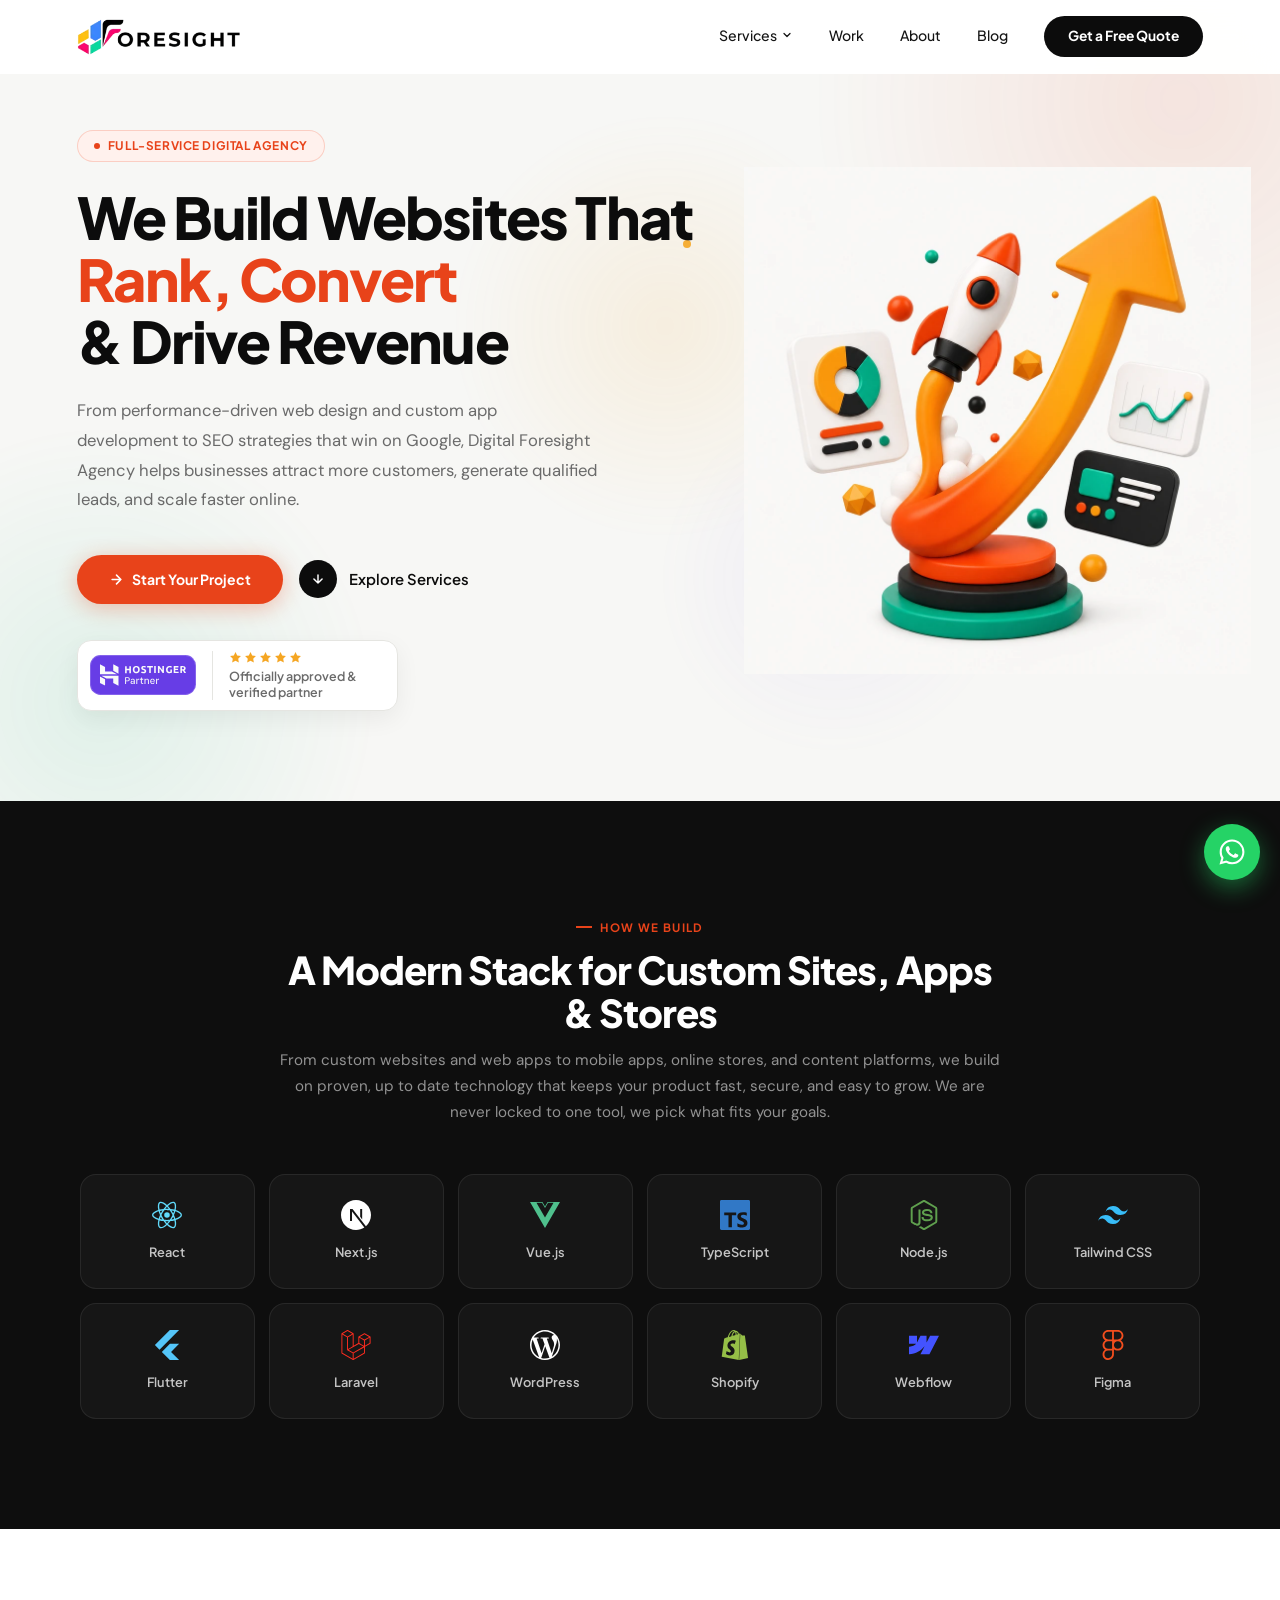
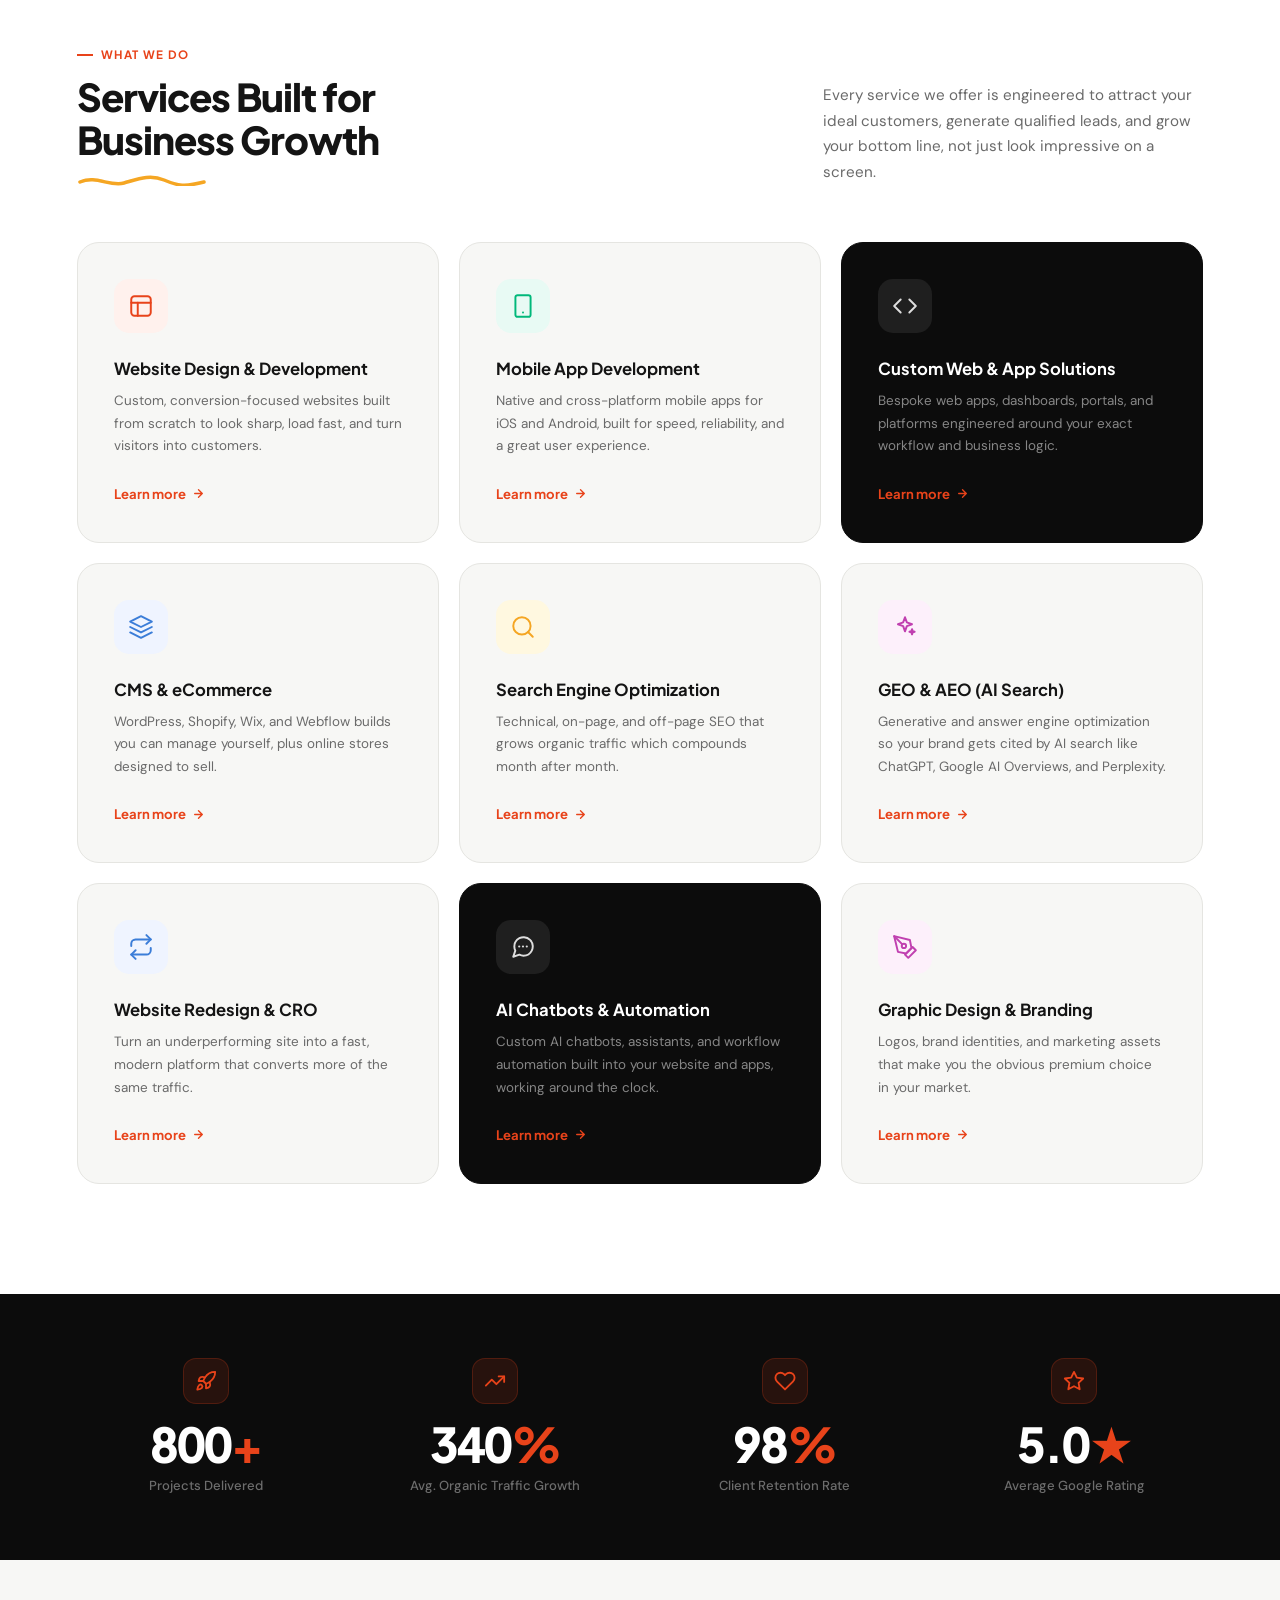
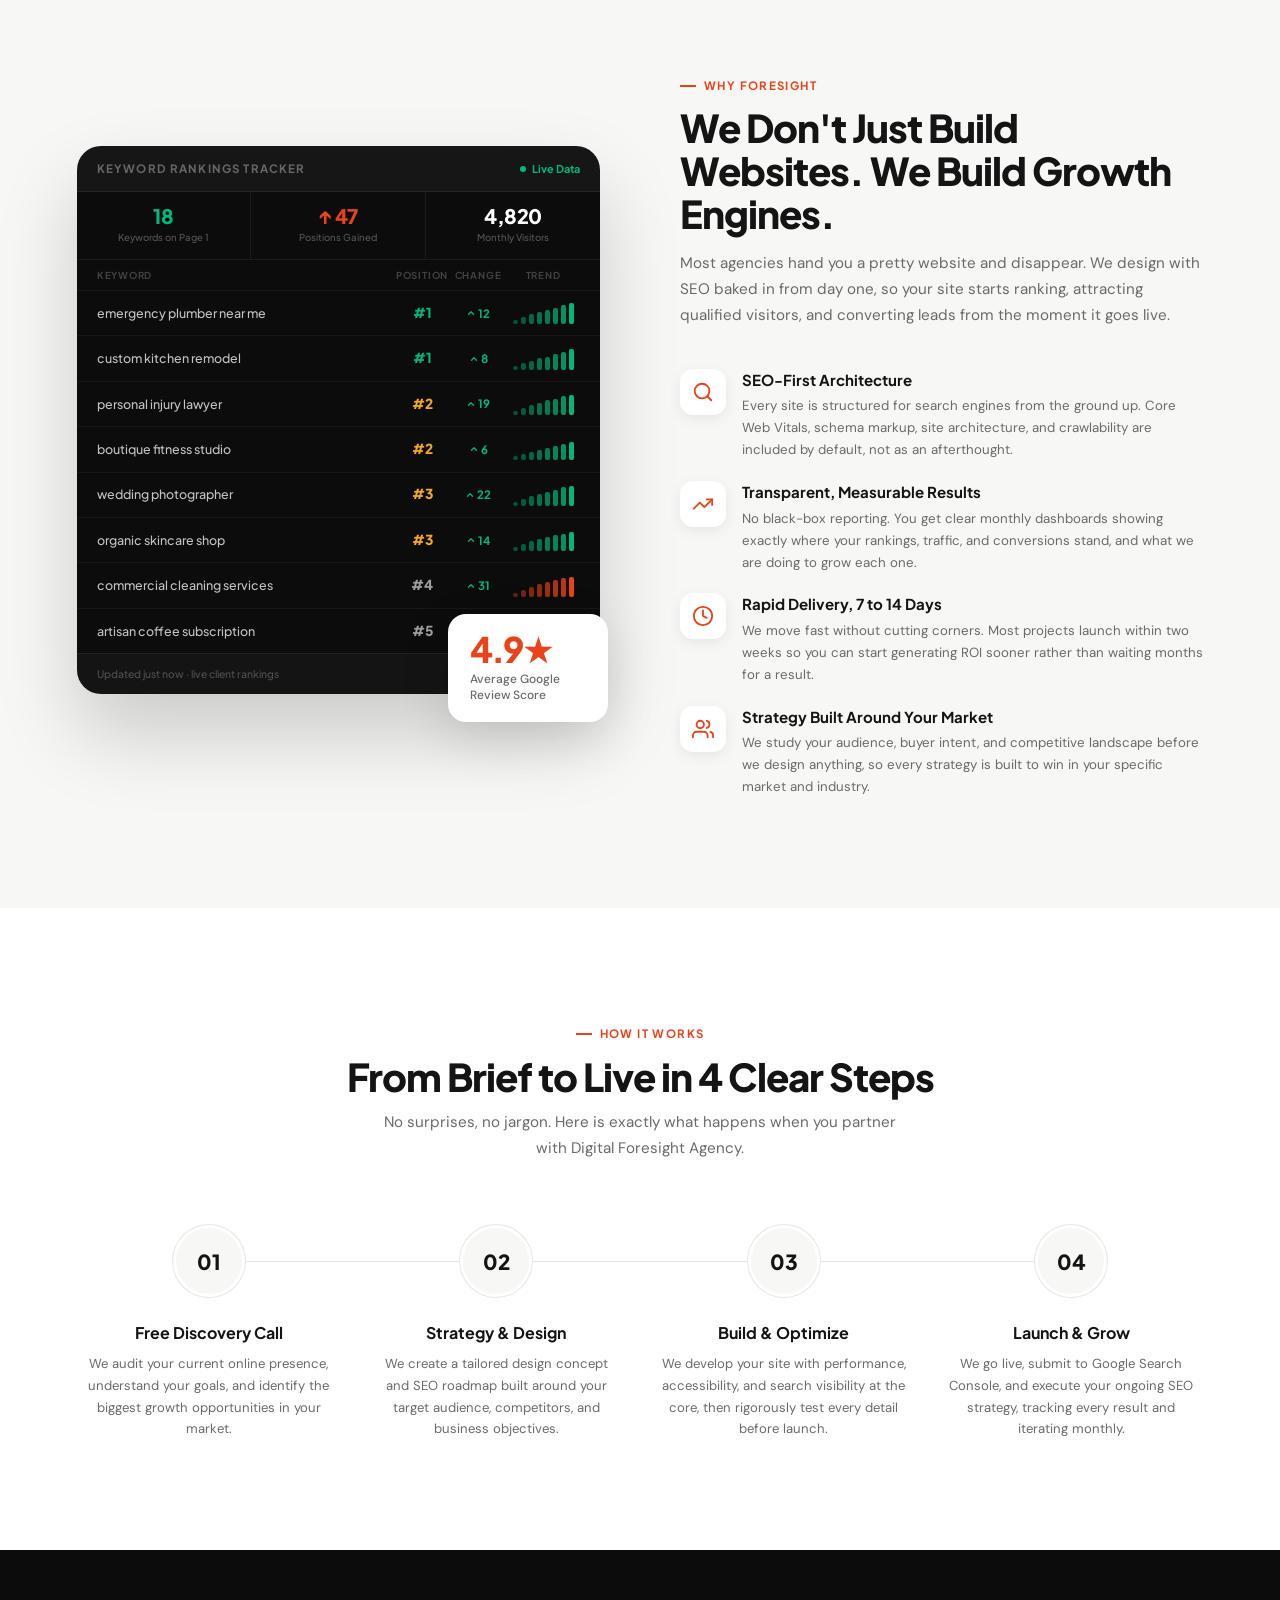
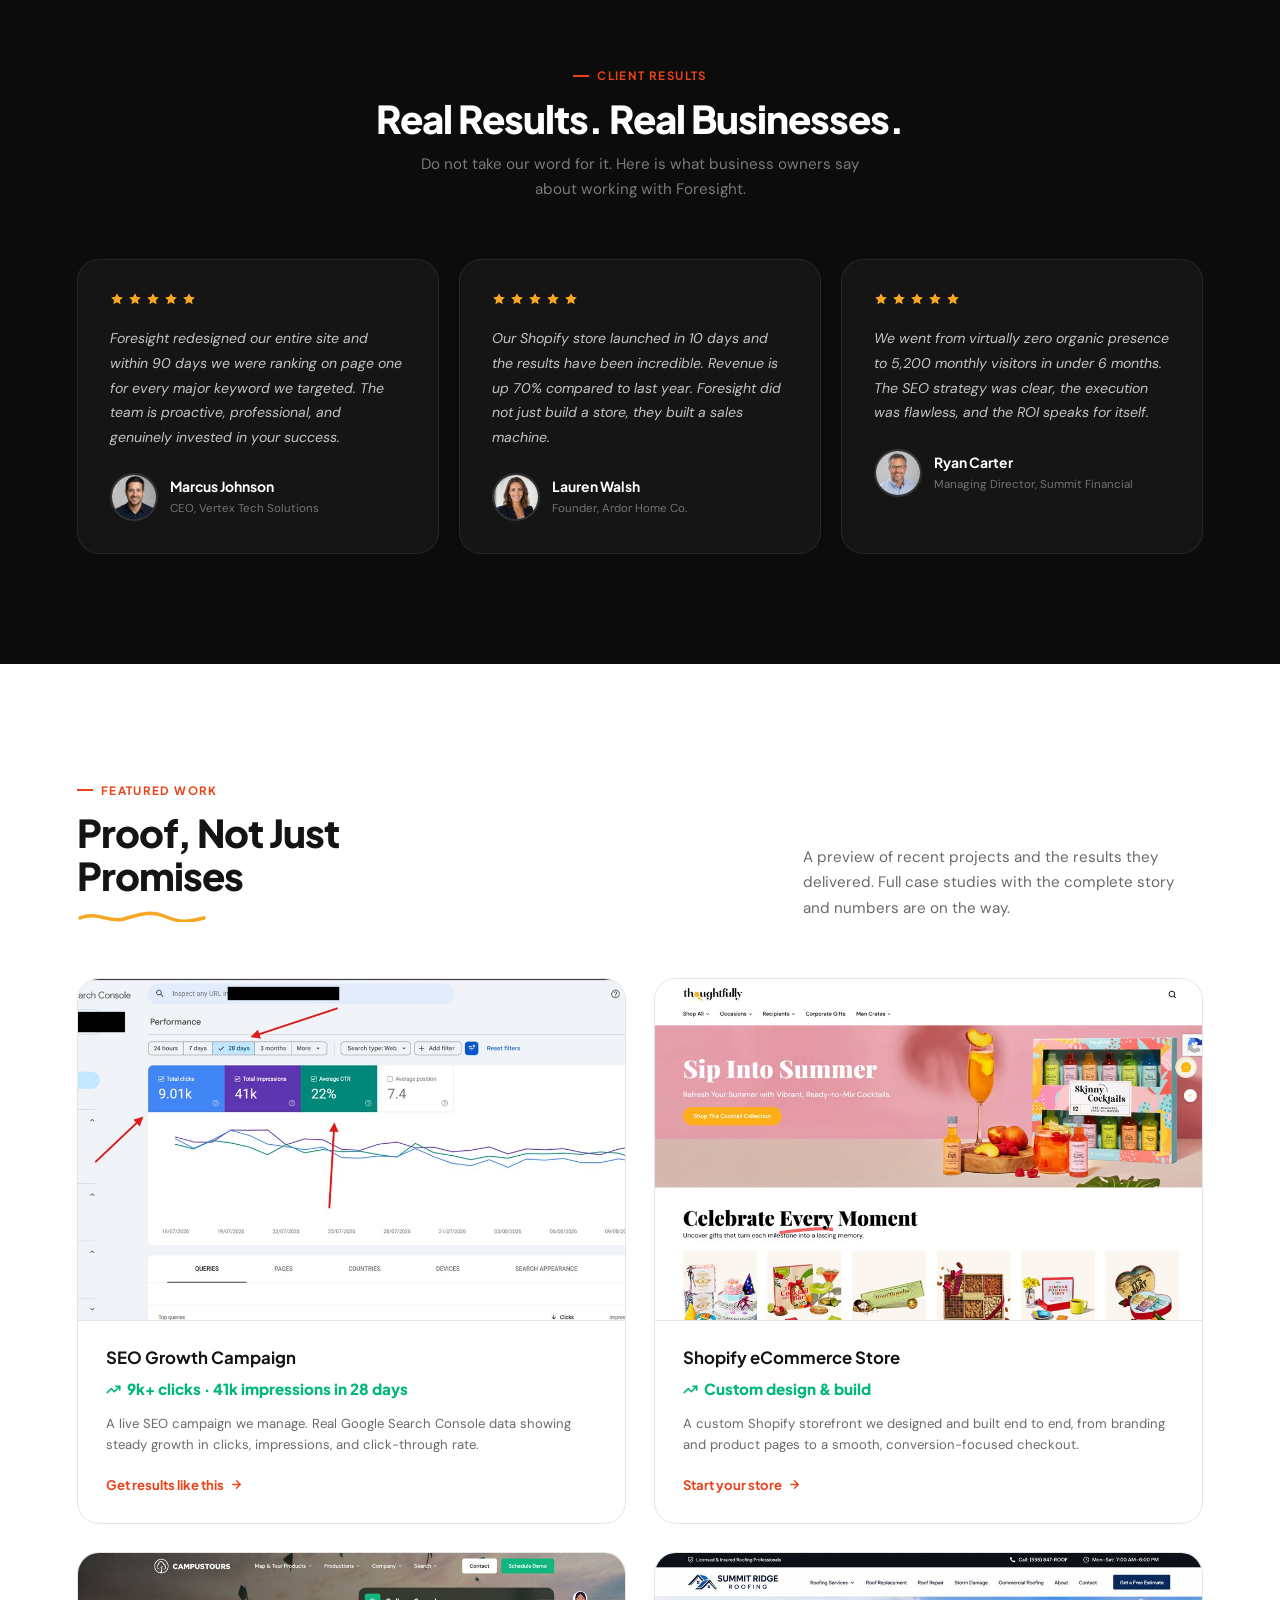
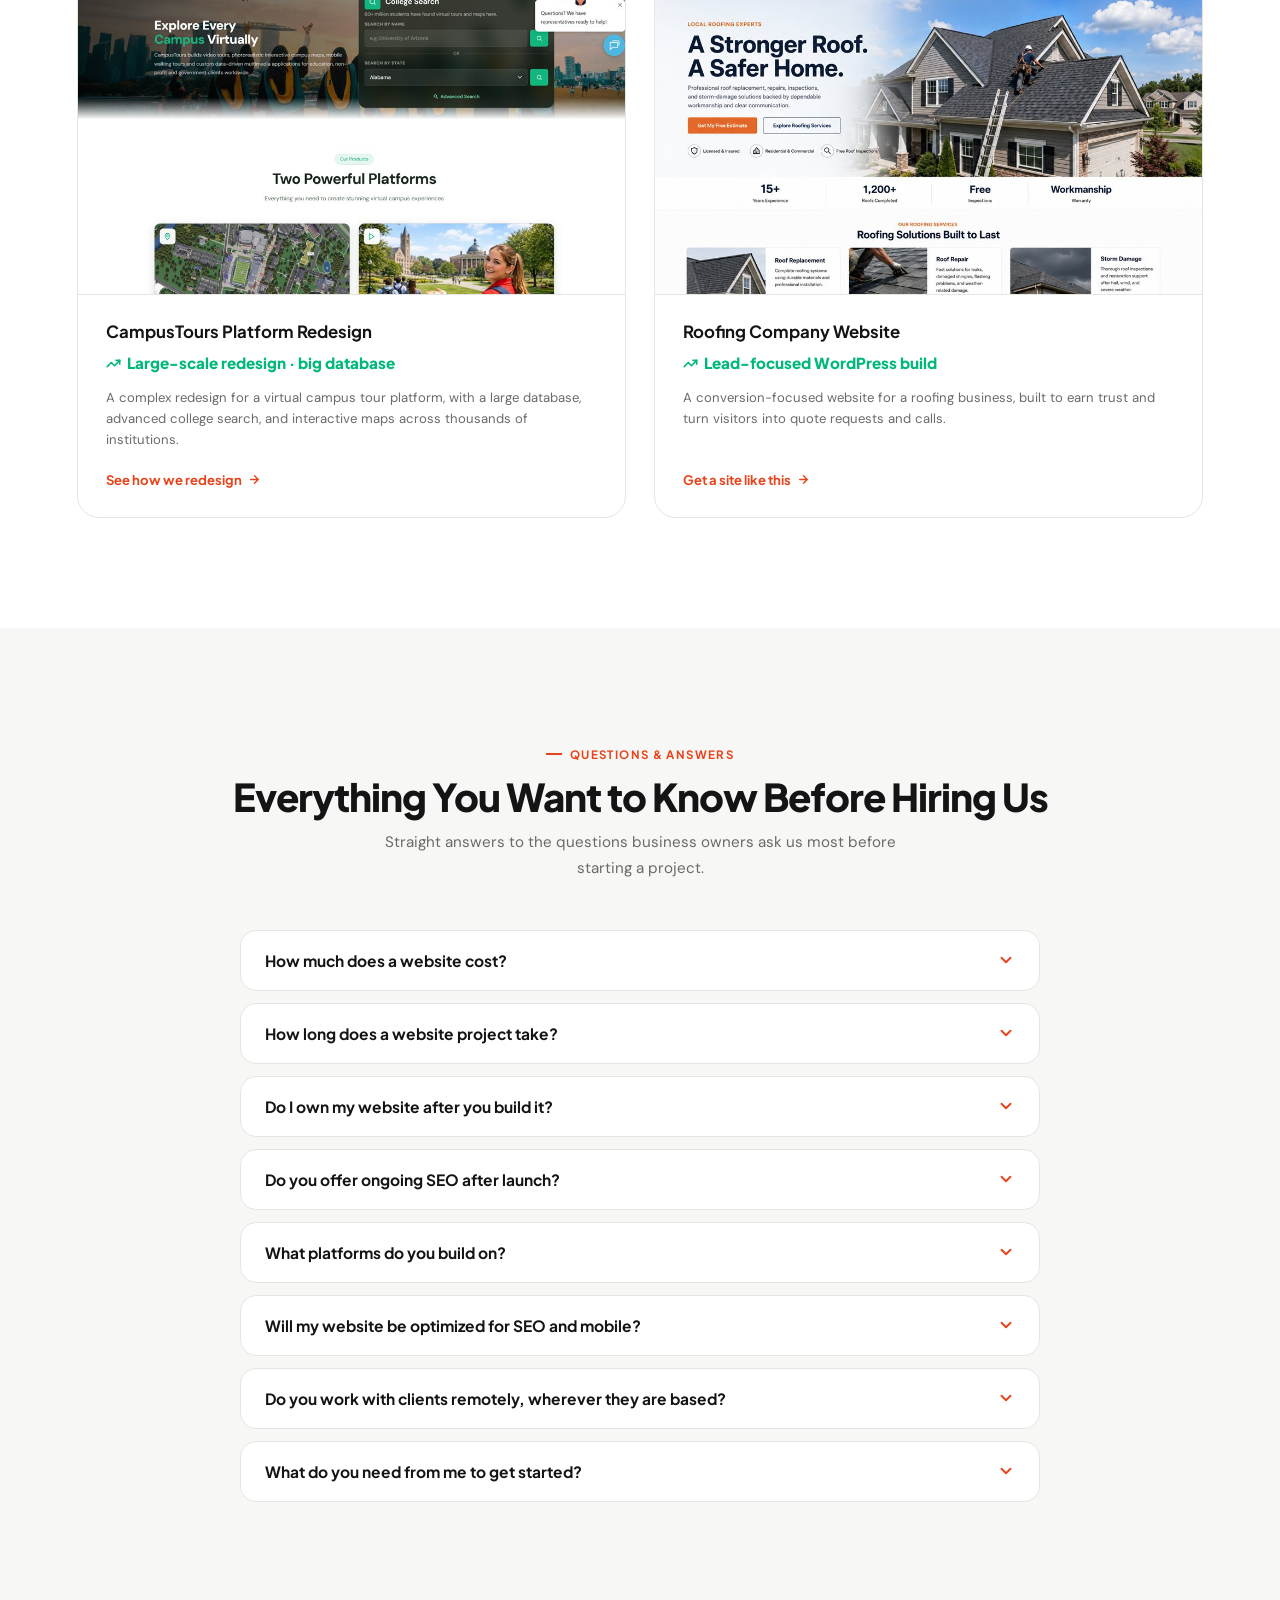
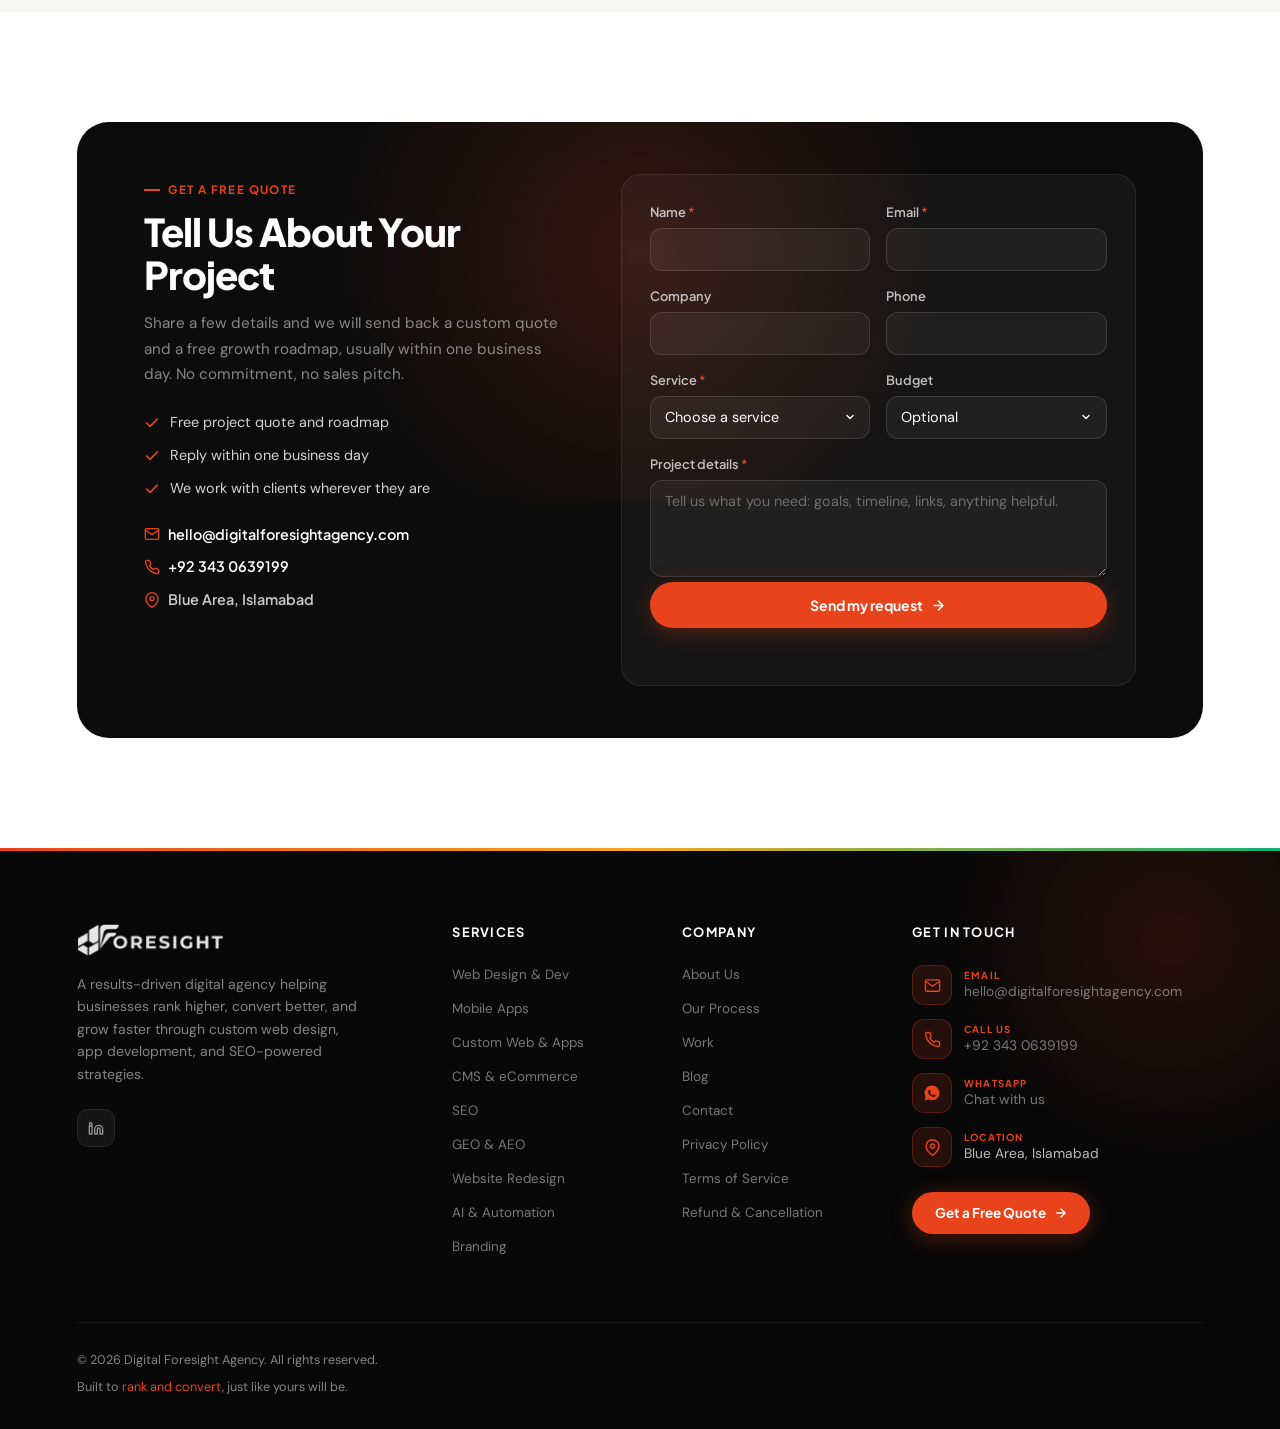
==== commit 3c515a28: "Refine hero spacing and move stats into an icon metrics band - Remove the cramped stat trio from the" ====
--- a/index.html
+++ b/index.html
@@ -242,25 +242,18 @@
           </a>
         </div>
 
-        <div class="hero-stats">
-          <div>
-            <div class="num">800+</div>
-            <div class="lbl">Projects Delivered</div>
-          </div>
-          <div>
-            <div class="num">98%</div>
-            <div class="lbl">Client Retention Rate</div>
-          </div>
-          <div>
-            <!-- TODO: confirm real aggregate Google rating before publicising -->
-            <div class="num">5.0&#9733;</div>
-            <div class="lbl">Average Google Rating</div>
-          </div>
-        </div>
-
         <div class="hero-trust">
-          <img src="/public/images/hostinger-partner-badge.svg" width="150" height="56" loading="lazy" decoding="async" alt="Official Hostinger Partner badge" />
-          <span class="hero-trust-label">Officially approved <strong>&amp; verified partner</strong></span>
+          <img src="/public/images/hostinger-partner-badge.svg" width="132" height="49" loading="lazy" decoding="async" alt="Official Hostinger Partner badge" />
+          <span class="hero-trust-label">
+            <span class="hero-trust-stars" aria-hidden="true">
+              <svg viewBox="0 0 24 24" fill="currentColor" width="13" height="13"><polygon points="12 2 15.09 8.26 22 9.27 17 14.14 18.18 21.02 12 17.77 5.82 21.02 7 14.14 2 9.27 8.91 8.26 12 2"/></svg>
+              <svg viewBox="0 0 24 24" fill="currentColor" width="13" height="13"><polygon points="12 2 15.09 8.26 22 9.27 17 14.14 18.18 21.02 12 17.77 5.82 21.02 7 14.14 2 9.27 8.91 8.26 12 2"/></svg>
+              <svg viewBox="0 0 24 24" fill="currentColor" width="13" height="13"><polygon points="12 2 15.09 8.26 22 9.27 17 14.14 18.18 21.02 12 17.77 5.82 21.02 7 14.14 2 9.27 8.91 8.26 12 2"/></svg>
+              <svg viewBox="0 0 24 24" fill="currentColor" width="13" height="13"><polygon points="12 2 15.09 8.26 22 9.27 17 14.14 18.18 21.02 12 17.77 5.82 21.02 7 14.14 2 9.27 8.91 8.26 12 2"/></svg>
+              <svg viewBox="0 0 24 24" fill="currentColor" width="13" height="13"><polygon points="12 2 15.09 8.26 22 9.27 17 14.14 18.18 21.02 12 17.77 5.82 21.02 7 14.14 2 9.27 8.91 8.26 12 2"/></svg>
+            </span>
+            <span>Officially approved &amp; verified partner</span>
+          </span>
         </div>
       </div>
 
@@ -431,20 +424,25 @@
     <!-- ==================== METRICS BAND ==================== -->
     <section class="metrics" aria-label="Agency results by the numbers">
       <div class="metric">
+        <span class="m-ic" aria-hidden="true"><svg viewBox="0 0 24 24" fill="none" stroke="currentColor" stroke-width="2" stroke-linecap="round" stroke-linejoin="round"><path d="M4.5 16.5c-1.5 1.26-2 5-2 5s3.74-.5 5-2c.71-.84.7-2.13-.09-2.91a2.18 2.18 0 0 0-2.91-.09z"/><path d="m12 15-3-3a22 22 0 0 1 2-3.95A12.88 12.88 0 0 1 22 2c0 2.72-.78 7.5-6 11a22.35 22.35 0 0 1-4 2z"/><path d="M9 12H4s.55-3.03 2-4c1.62-1.08 5 0 5 0"/><path d="M12 15v5s3.03-.55 4-2c1.08-1.62 0-5 0-5"/></svg></span>
         <div class="num">800<span class="suf">+</span></div>
         <div class="lbl">Projects Delivered</div>
       </div>
       <div class="metric">
+        <span class="m-ic" aria-hidden="true"><svg viewBox="0 0 24 24" fill="none" stroke="currentColor" stroke-width="2" stroke-linecap="round" stroke-linejoin="round"><polyline points="22 7 13.5 15.5 8.5 10.5 2 17"/><polyline points="16 7 22 7 22 13"/></svg></span>
         <div class="num">340<span class="suf">%</span></div>
         <div class="lbl">Avg. Organic Traffic Growth</div>
       </div>
       <div class="metric">
+        <span class="m-ic" aria-hidden="true"><svg viewBox="0 0 24 24" fill="none" stroke="currentColor" stroke-width="2" stroke-linecap="round" stroke-linejoin="round"><path d="M20.84 4.61a5.5 5.5 0 0 0-7.78 0L12 5.67l-1.06-1.06a5.5 5.5 0 0 0-7.78 7.78l1.06 1.06L12 21.23l7.78-7.78 1.06-1.06a5.5 5.5 0 0 0 0-7.78z"/></svg></span>
         <div class="num">98<span class="suf">%</span></div>
         <div class="lbl">Client Retention Rate</div>
       </div>
       <div class="metric">
-        <div class="num">14<span class="suf">d</span></div>
-        <div class="lbl">Average Time to Launch</div>
+        <span class="m-ic" aria-hidden="true"><svg viewBox="0 0 24 24" fill="none" stroke="currentColor" stroke-width="2" stroke-linecap="round" stroke-linejoin="round"><polygon points="12 2 15.09 8.26 22 9.27 17 14.14 18.18 21.02 12 17.77 5.82 21.02 7 14.14 2 9.27 8.91 8.26 12 2"/></svg></span>
+        <!-- TODO: confirm real aggregate Google rating before publicising -->
+        <div class="num"><span class="rating">5.0</span><span class="suf">&#9733;</span></div>
+        <div class="lbl">Average Google Rating</div>
       </div>
     </section>
 
--- a/css/style.css
+++ b/css/style.css
@@ -292,31 +292,23 @@
   font-size: 1.04rem; color: var(--muted); line-height: 1.78;
   max-width: 520px; margin-bottom: 2.5rem;
 }
-.hero-ctas { display: flex; flex-wrap: wrap; gap: 1rem; align-items: center; margin-bottom: 3rem; }
-
-.hero-stats {
-  display: flex; flex-wrap: wrap; gap: 2.5rem; padding-top: 2rem;
-  border-top: 1px solid var(--gray-border);
-}
-.hero-stats .num {
-  font-family: var(--font-display); font-weight: 800; font-size: 1.9rem;
-  line-height: 1; letter-spacing: -1.2px; color: var(--black);
-}
-.hero-stats .lbl { font-size: 0.77rem; color: var(--muted); font-weight: 500; margin-top: 4px; }
-
-/* Hostinger Partner trust badge */
+.hero-ctas { display: flex; flex-wrap: wrap; gap: 1rem; align-items: center; margin-bottom: 2.25rem; }
+
+/* Hostinger Partner trust lockup */
 .hero-trust {
-  display: inline-flex; align-items: center; gap: 14px; margin-top: 1.75rem;
-  padding: 9px 18px 9px 10px; background: #fff;
-  border: 1px solid var(--gray-border); border-radius: 16px;
-  box-shadow: 0 10px 30px rgba(12,12,12,0.07);
-}
-.hero-trust img { height: 42px; width: auto; display: block; }
+  display: inline-flex; align-items: center; gap: 16px; margin-top: 0;
+  padding: 10px 20px 10px 12px; background: #fff;
+  border: 1px solid var(--gray-border); border-radius: 14px;
+  box-shadow: 0 8px 24px rgba(12,12,12,0.06);
+}
+.hero-trust img { height: 40px; width: auto; display: block; }
 .hero-trust-label {
-  font-family: var(--font-display); font-weight: 600; font-size: 0.82rem;
-  color: var(--muted); line-height: 1.35; max-width: 150px;
-}
-.hero-trust-label strong { display: block; color: var(--ink); font-weight: 700; }
+  display: flex; flex-direction: column; gap: 4px;
+  padding-left: 16px; border-left: 1px solid var(--gray-border);
+  font-family: var(--font-display); font-weight: 600; font-size: 0.78rem;
+  color: var(--muted); line-height: 1.3; max-width: 165px;
+}
+.hero-trust-stars { display: inline-flex; gap: 2px; color: var(--accent2); }
 
 /* Hero dark capability card */
 .hero-card-wrap { display: none; }
@@ -454,13 +446,21 @@
   background: var(--black); padding: 4rem var(--pad-x);
   display: grid; grid-template-columns: repeat(2, 1fr); gap: 2rem;
 }
-.metric { text-align: center; }
+.metric { text-align: center; display: flex; flex-direction: column; align-items: center; }
+.metric .m-ic {
+  display: inline-flex; align-items: center; justify-content: center;
+  width: 46px; height: 46px; margin-bottom: 16px; border-radius: 13px;
+  background: rgba(232,67,26,0.12); color: var(--accent);
+  border: 1px solid rgba(232,67,26,0.22);
+}
+.metric .m-ic svg { width: 22px; height: 22px; }
 .metric .num {
   font-family: var(--font-display); font-weight: 800; font-size: 3rem;
   line-height: 1; letter-spacing: -2px; color: #fff;
 }
 .metric .num .suf { color: var(--accent); }
-.metric .lbl { font-size: 0.82rem; color: rgba(255,255,255,0.4); font-weight: 500; margin-top: 6px; }
+.metric .num .rating { color: #fff; }
+.metric .lbl { font-size: 0.82rem; color: rgba(255,255,255,0.4); font-weight: 500; margin-top: 8px; }
 
 /* ==========================================================================
    Why section + SEO tracker
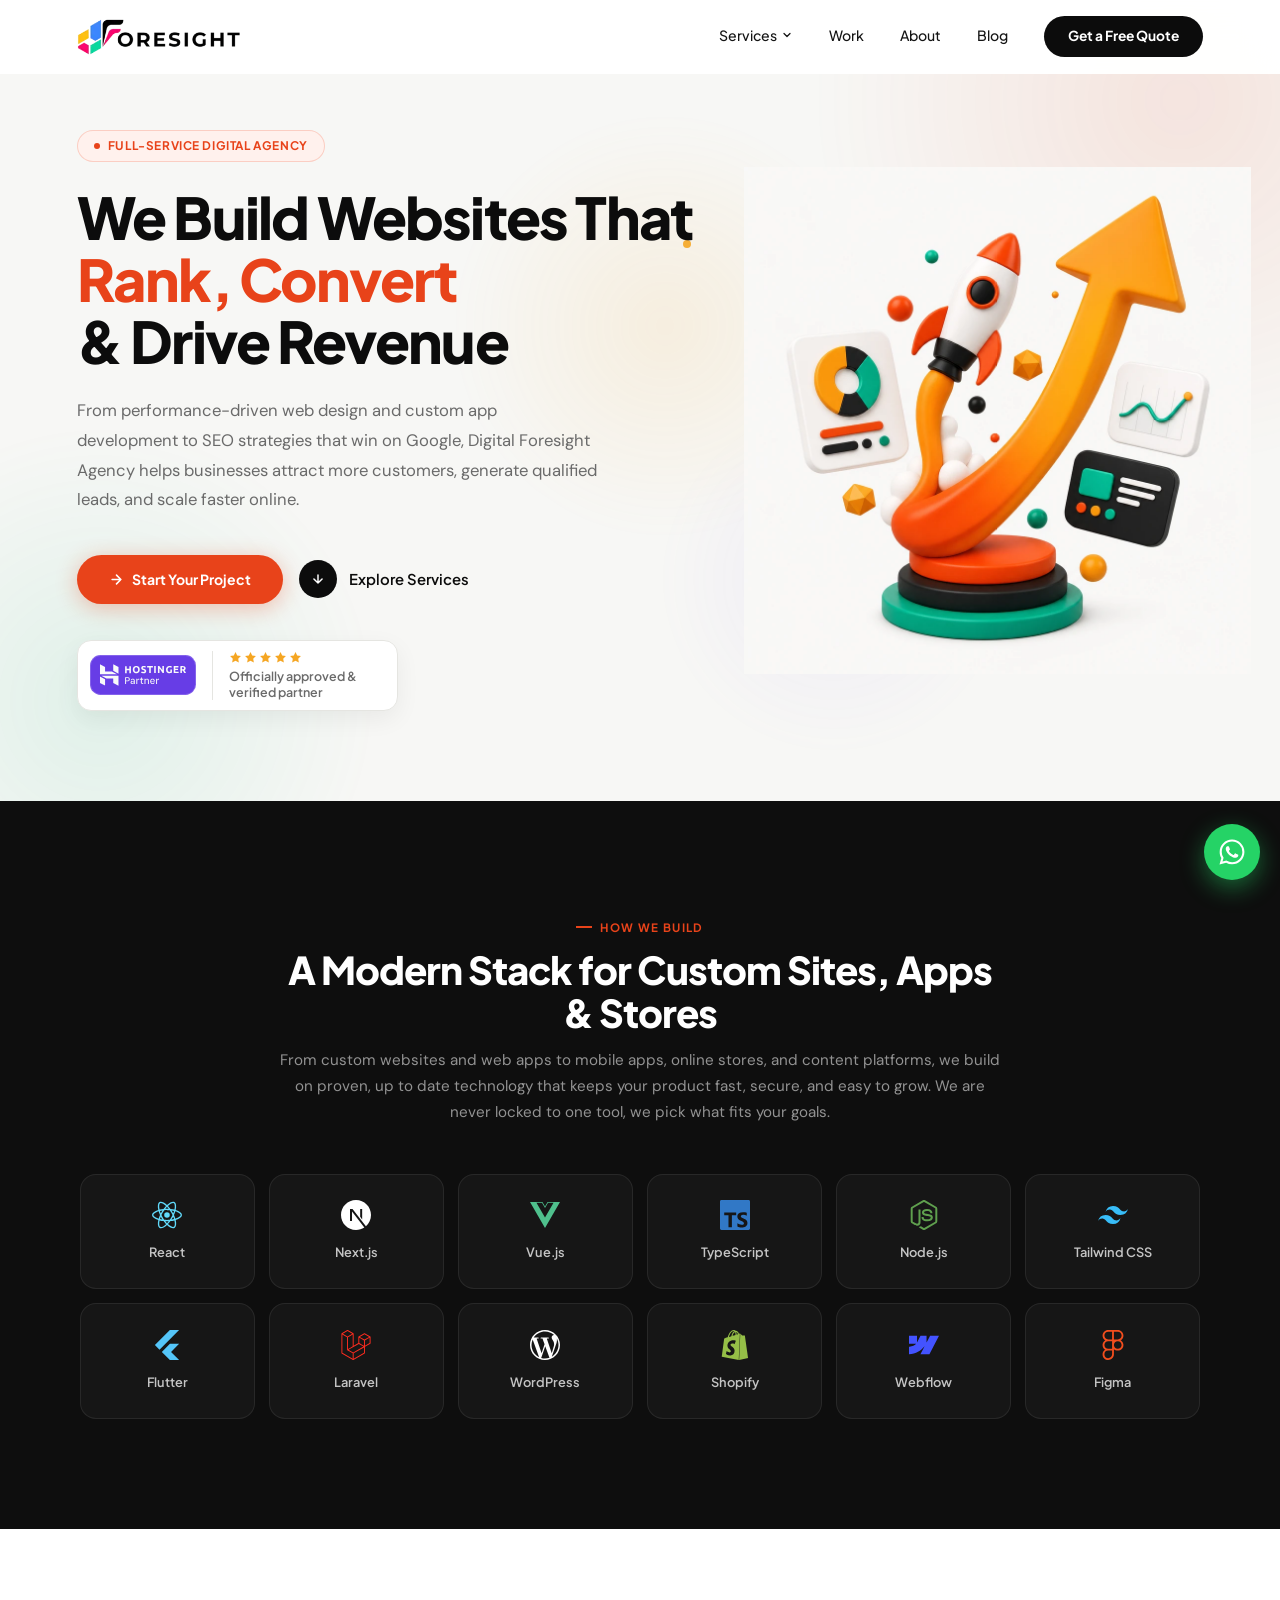
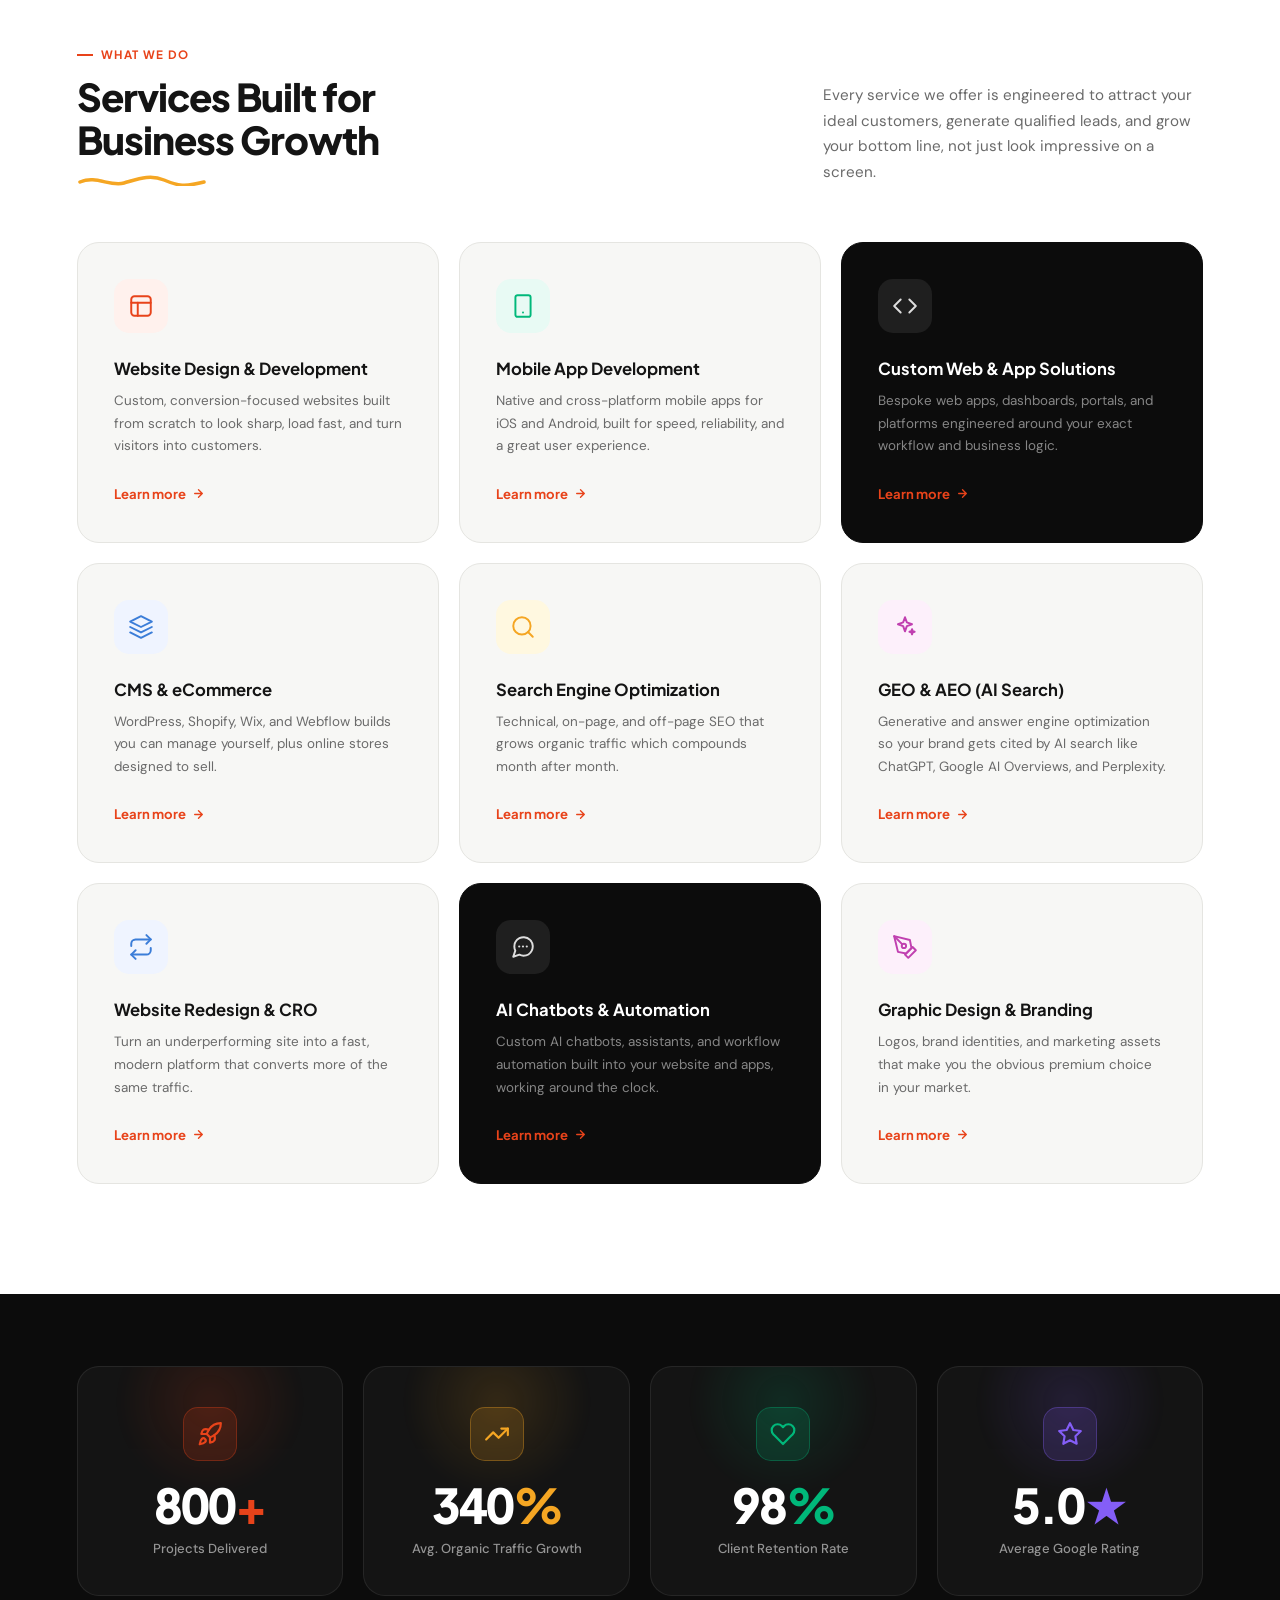
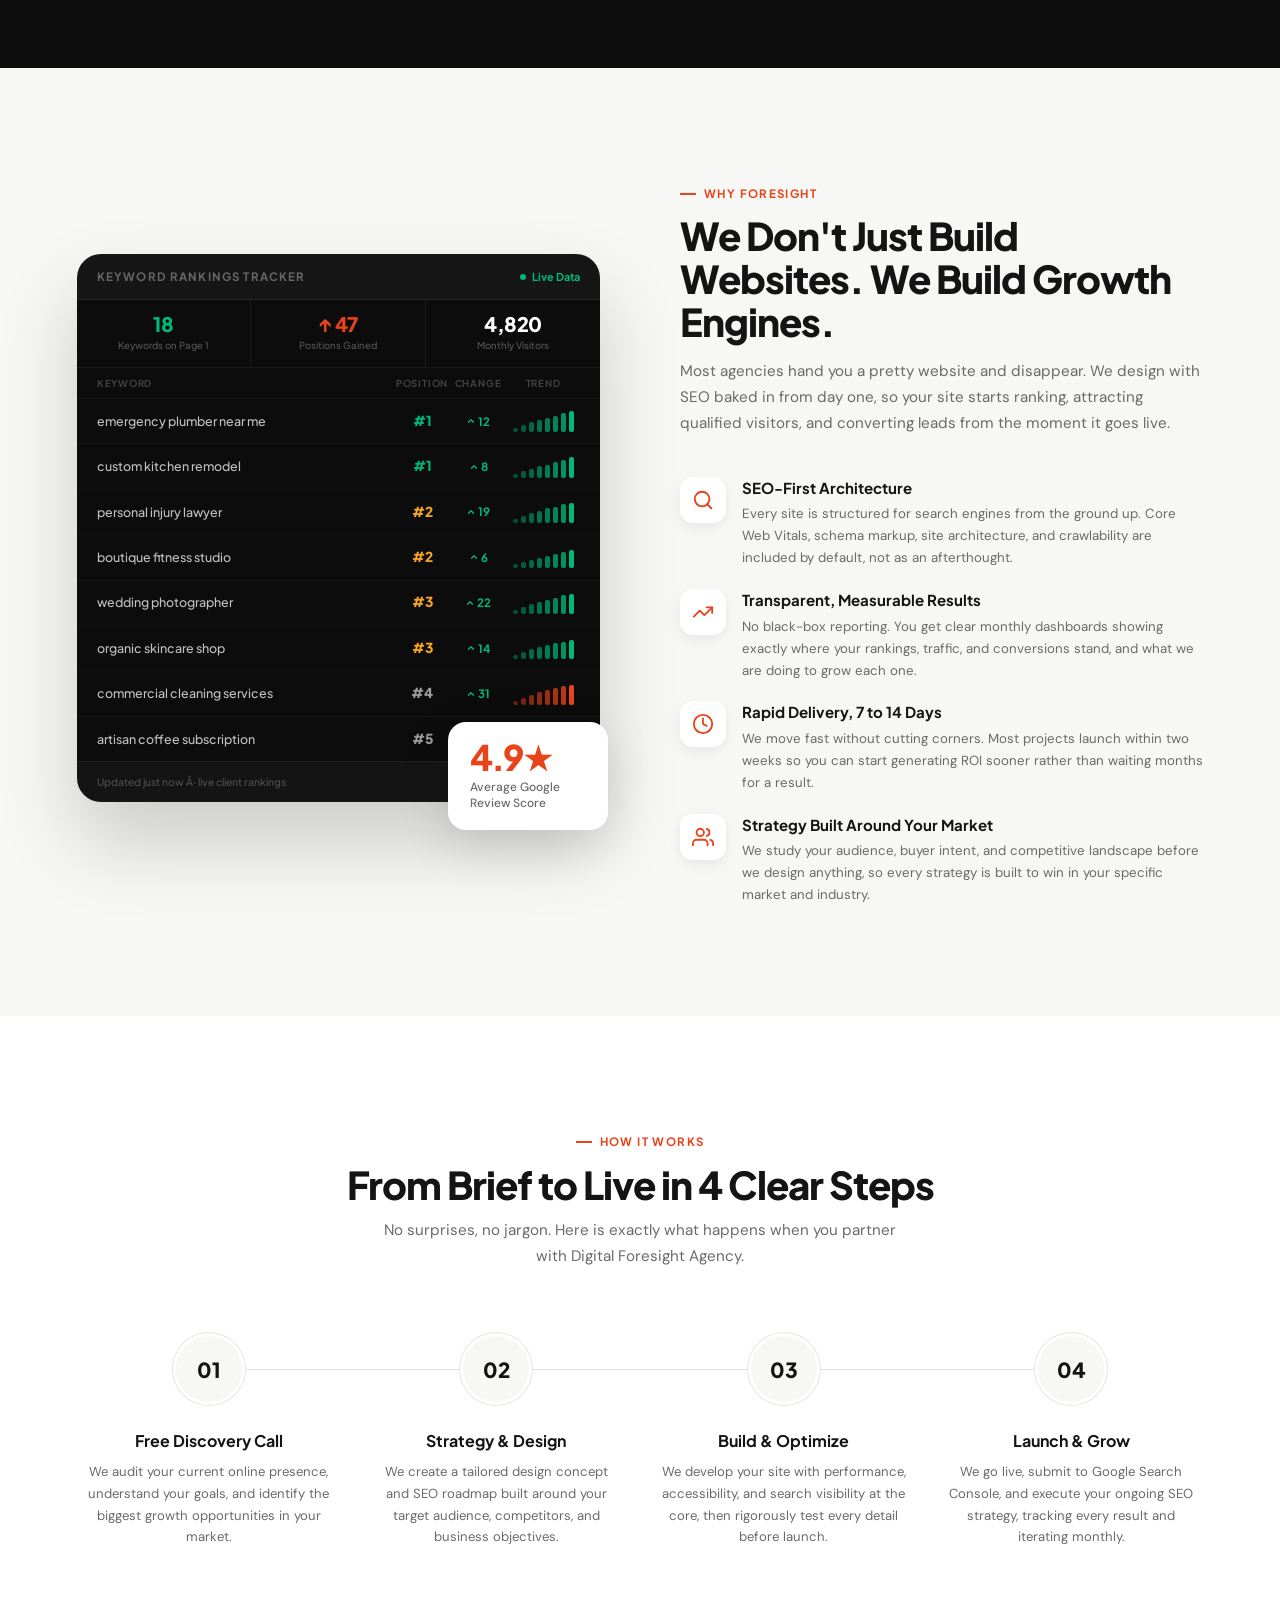
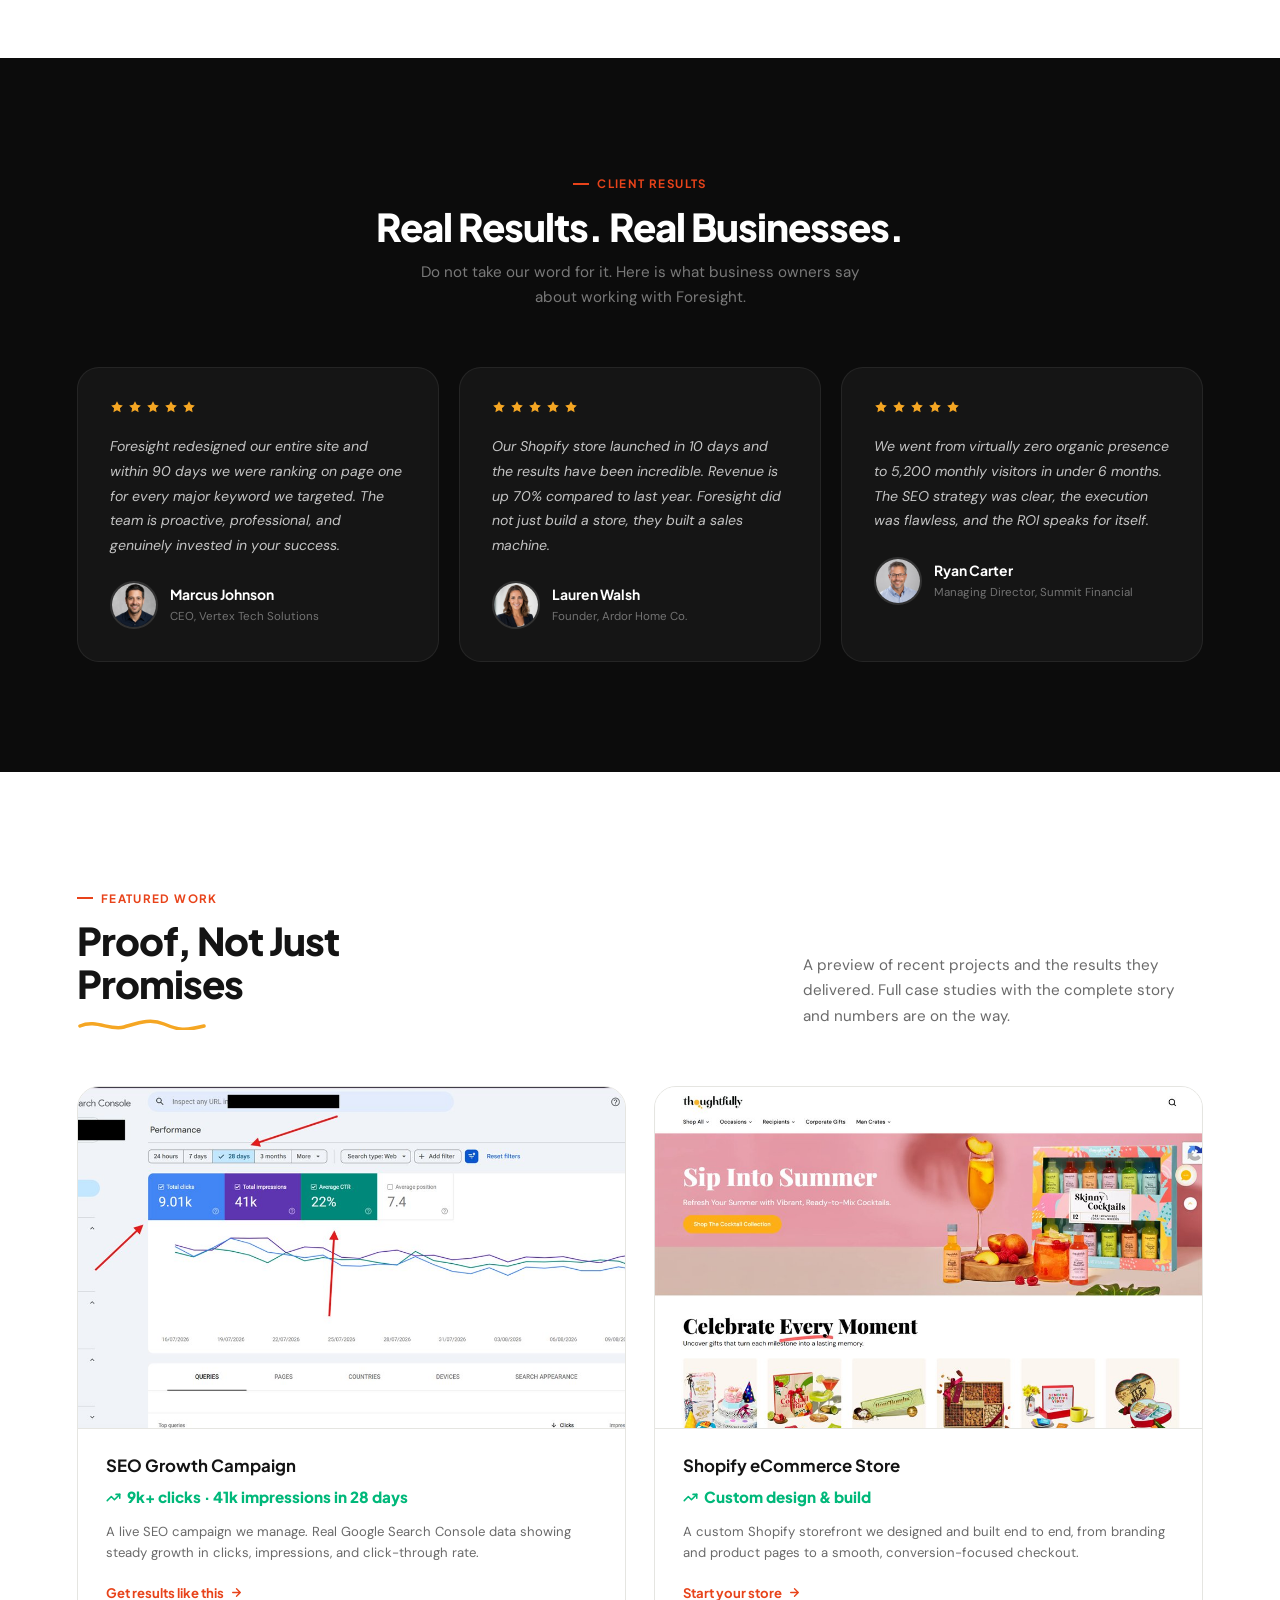
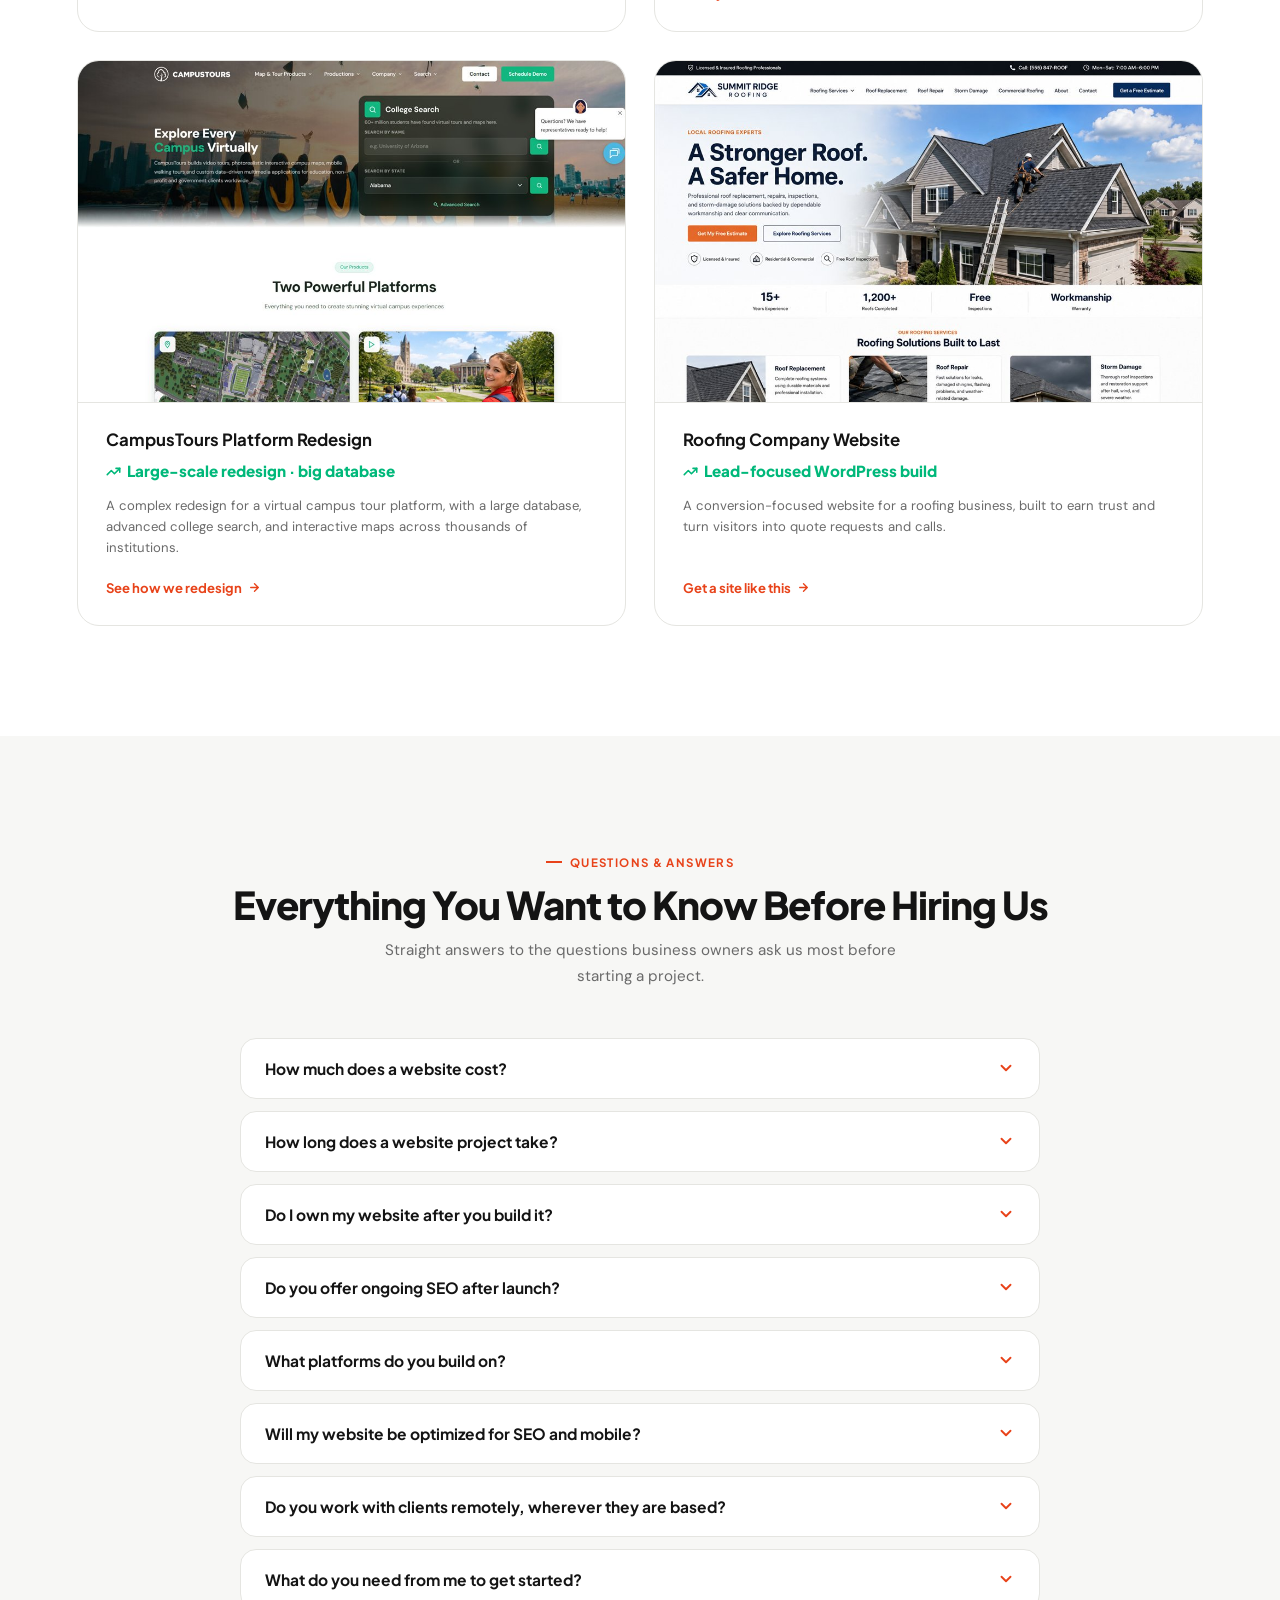
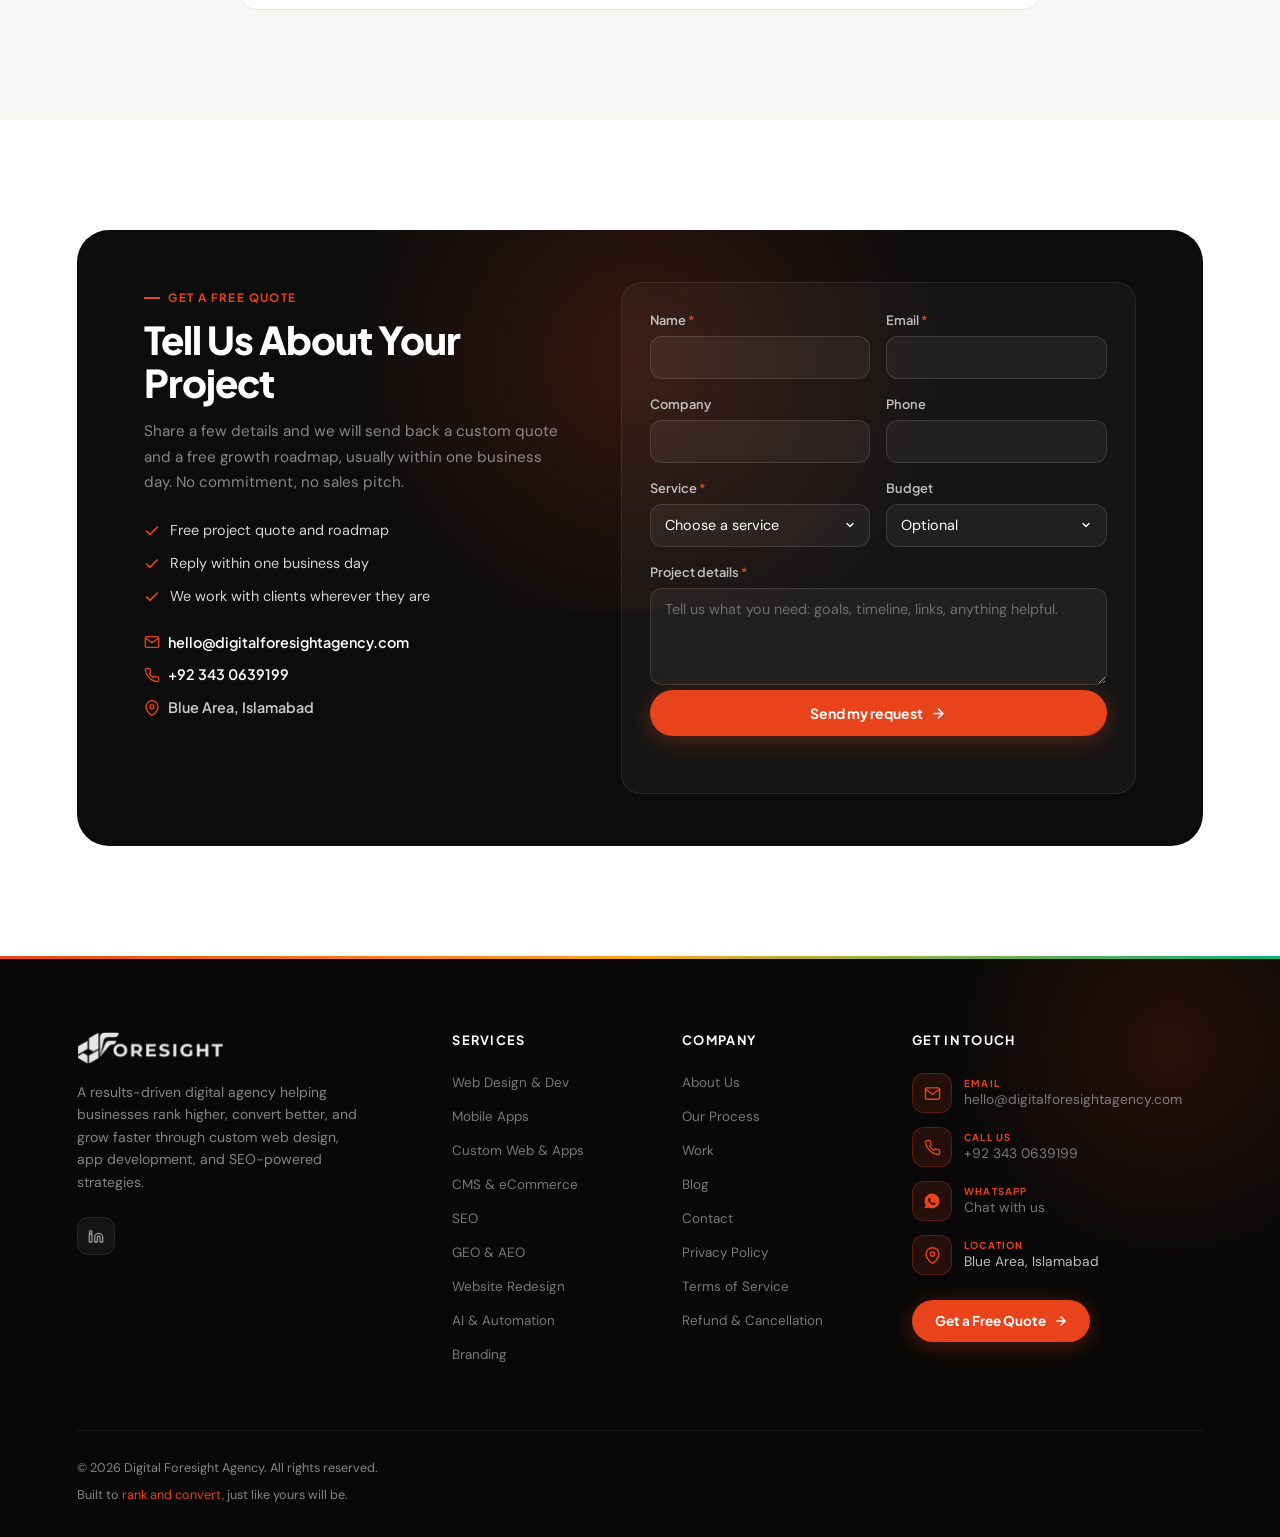
==== commit 13b78c3b: "Redesign metrics band as colorful glass cards, add CSS cache-busting - Rebuild the stats band into s" ====
--- a/index.html
+++ b/index.html
@@ -39,7 +39,7 @@
   <link rel="preload" as="style" href="https://fonts.googleapis.com/css2?family=Plus+Jakarta+Sans:wght@500;600;700;800&family=DM+Sans:ital,wght@0,300;0,400;0,500;0,600;1,400&display=swap" />
   <link rel="stylesheet" href="https://fonts.googleapis.com/css2?family=Plus+Jakarta+Sans:wght@500;600;700;800&family=DM+Sans:ital,wght@0,300;0,400;0,500;0,600;1,400&display=swap" />
 
-  <link rel="stylesheet" href="/css/style.css" />
+  <link rel="stylesheet" href="/css/style.css?v=20260828" />
 
   <!-- Structured data: Organization + ProfessionalService + WebSite -->
   <script type="application/ld+json">
@@ -423,22 +423,22 @@
 
     <!-- ==================== METRICS BAND ==================== -->
     <section class="metrics" aria-label="Agency results by the numbers">
-      <div class="metric">
+      <div class="metric" style="--mc:#E8431A;">
         <span class="m-ic" aria-hidden="true"><svg viewBox="0 0 24 24" fill="none" stroke="currentColor" stroke-width="2" stroke-linecap="round" stroke-linejoin="round"><path d="M4.5 16.5c-1.5 1.26-2 5-2 5s3.74-.5 5-2c.71-.84.7-2.13-.09-2.91a2.18 2.18 0 0 0-2.91-.09z"/><path d="m12 15-3-3a22 22 0 0 1 2-3.95A12.88 12.88 0 0 1 22 2c0 2.72-.78 7.5-6 11a22.35 22.35 0 0 1-4 2z"/><path d="M9 12H4s.55-3.03 2-4c1.62-1.08 5 0 5 0"/><path d="M12 15v5s3.03-.55 4-2c1.08-1.62 0-5 0-5"/></svg></span>
         <div class="num">800<span class="suf">+</span></div>
         <div class="lbl">Projects Delivered</div>
       </div>
-      <div class="metric">
+      <div class="metric" style="--mc:#F5A623;">
         <span class="m-ic" aria-hidden="true"><svg viewBox="0 0 24 24" fill="none" stroke="currentColor" stroke-width="2" stroke-linecap="round" stroke-linejoin="round"><polyline points="22 7 13.5 15.5 8.5 10.5 2 17"/><polyline points="16 7 22 7 22 13"/></svg></span>
         <div class="num">340<span class="suf">%</span></div>
         <div class="lbl">Avg. Organic Traffic Growth</div>
       </div>
-      <div class="metric">
+      <div class="metric" style="--mc:#00B87A;">
         <span class="m-ic" aria-hidden="true"><svg viewBox="0 0 24 24" fill="none" stroke="currentColor" stroke-width="2" stroke-linecap="round" stroke-linejoin="round"><path d="M20.84 4.61a5.5 5.5 0 0 0-7.78 0L12 5.67l-1.06-1.06a5.5 5.5 0 0 0-7.78 7.78l1.06 1.06L12 21.23l7.78-7.78 1.06-1.06a5.5 5.5 0 0 0 0-7.78z"/></svg></span>
         <div class="num">98<span class="suf">%</span></div>
         <div class="lbl">Client Retention Rate</div>
       </div>
-      <div class="metric">
+      <div class="metric" style="--mc:#845EF7;">
         <span class="m-ic" aria-hidden="true"><svg viewBox="0 0 24 24" fill="none" stroke="currentColor" stroke-width="2" stroke-linecap="round" stroke-linejoin="round"><polygon points="12 2 15.09 8.26 22 9.27 17 14.14 18.18 21.02 12 17.77 5.82 21.02 7 14.14 2 9.27 8.91 8.26 12 2"/></svg></span>
         <!-- TODO: confirm real aggregate Google rating before publicising -->
         <div class="num"><span class="rating">5.0</span><span class="suf">&#9733;</span></div>
@@ -466,7 +466,7 @@
             </div>
             <div id="tracker-rows"></div>
             <div class="tracker-foot">
-              <span class="u">Updated just now · live client rankings</span>
+              <span class="u">Updated just now Â· live client rankings</span>
               <span class="r"><svg width="10" height="10" viewBox="0 0 24 24" fill="none" stroke="currentColor" stroke-width="2.5" stroke-linecap="round" stroke-linejoin="round" aria-hidden="true"><polyline points="22 7 13.5 15.5 8.5 10.5 2 17"/><polyline points="16 7 22 7 22 13"/></svg>Rankings improving</span>
             </div>
           </div>
--- a/css/style.css
+++ b/css/style.css
@@ -443,24 +443,51 @@
    Metrics band
    ========================================================================== */
 .metrics {
-  background: var(--black); padding: 4rem var(--pad-x);
-  display: grid; grid-template-columns: repeat(2, 1fr); gap: 2rem;
-}
-.metric { text-align: center; display: flex; flex-direction: column; align-items: center; }
+  background: var(--black); padding: 4.5rem var(--pad-x);
+  display: grid; grid-template-columns: repeat(2, 1fr); gap: 1.25rem;
+}
+.metric {
+  --mc: var(--accent);
+  position: relative; overflow: hidden;
+  text-align: center; display: flex; flex-direction: column; align-items: center;
+  padding: 2.5rem 1.25rem 2.25rem;
+  background: rgba(255,255,255,0.035);
+  border: 1px solid rgba(255,255,255,0.08);
+  border-radius: 22px;
+  transition: transform .35s ease, border-color .35s ease, box-shadow .35s ease;
+}
+.metric::before {
+  content: ''; position: absolute; left: 50%; top: -60px; transform: translateX(-50%);
+  width: 190px; height: 190px; border-radius: 50%; pointer-events: none;
+  background: radial-gradient(circle, var(--mc) 0%, transparent 70%);
+  opacity: 0.14; filter: blur(6px); transition: opacity .35s ease;
+}
+.metric:hover {
+  transform: translateY(-6px);
+  border-color: color-mix(in srgb, var(--mc) 45%, transparent);
+  box-shadow: 0 24px 50px rgba(0,0,0,0.45);
+}
+.metric:hover::before { opacity: 0.4; }
 .metric .m-ic {
+  position: relative; z-index: 1;
   display: inline-flex; align-items: center; justify-content: center;
-  width: 46px; height: 46px; margin-bottom: 16px; border-radius: 13px;
-  background: rgba(232,67,26,0.12); color: var(--accent);
-  border: 1px solid rgba(232,67,26,0.22);
-}
-.metric .m-ic svg { width: 22px; height: 22px; }
+  width: 54px; height: 54px; margin-bottom: 20px; border-radius: 15px;
+  background: color-mix(in srgb, var(--mc) 15%, transparent);
+  color: var(--mc);
+  border: 1px solid color-mix(in srgb, var(--mc) 32%, transparent);
+}
+.metric .m-ic svg { width: 26px; height: 26px; }
 .metric .num {
+  position: relative; z-index: 1;
   font-family: var(--font-display); font-weight: 800; font-size: 3rem;
   line-height: 1; letter-spacing: -2px; color: #fff;
 }
-.metric .num .suf { color: var(--accent); }
+.metric .num .suf { color: var(--mc); }
 .metric .num .rating { color: #fff; }
-.metric .lbl { font-size: 0.82rem; color: rgba(255,255,255,0.4); font-weight: 500; margin-top: 8px; }
+.metric .lbl {
+  position: relative; z-index: 1;
+  font-size: 0.82rem; color: rgba(255,255,255,0.55); font-weight: 500; margin-top: 10px;
+}
 
 /* ==========================================================================
    Why section + SEO tracker
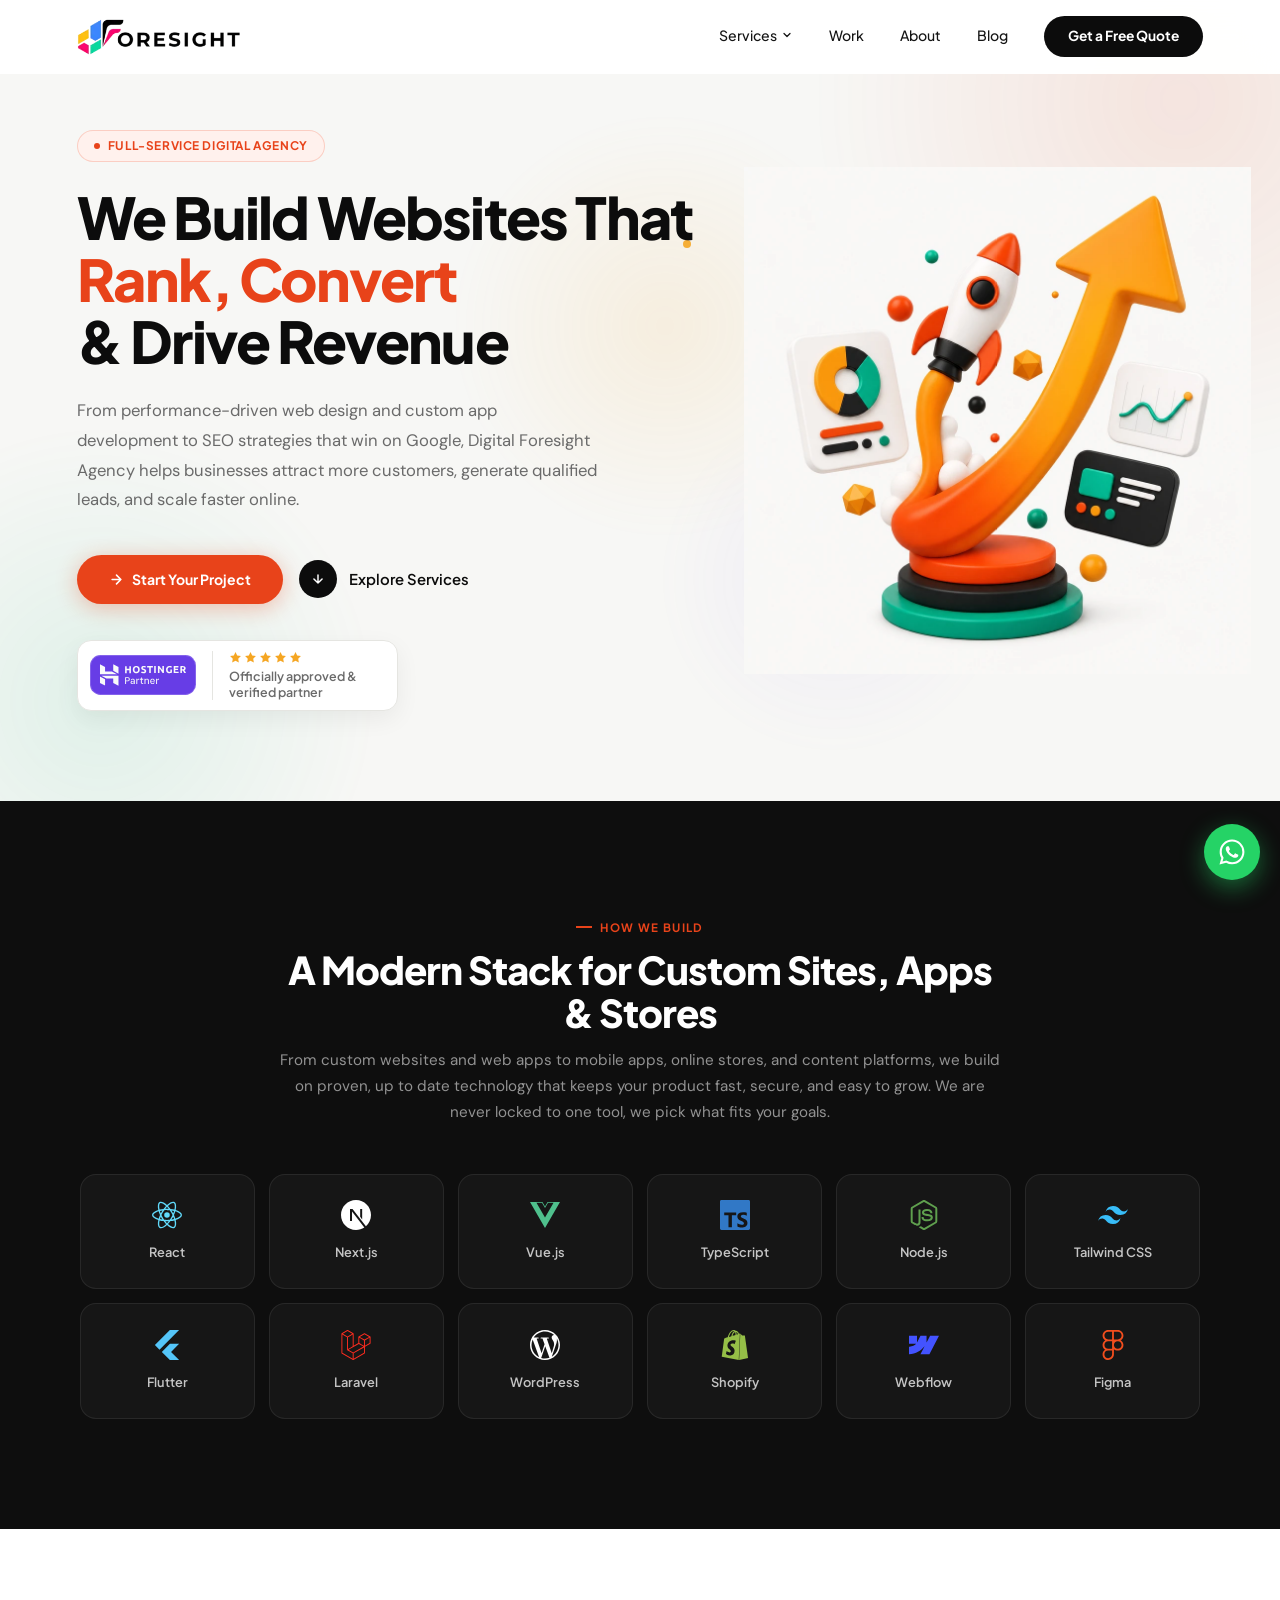
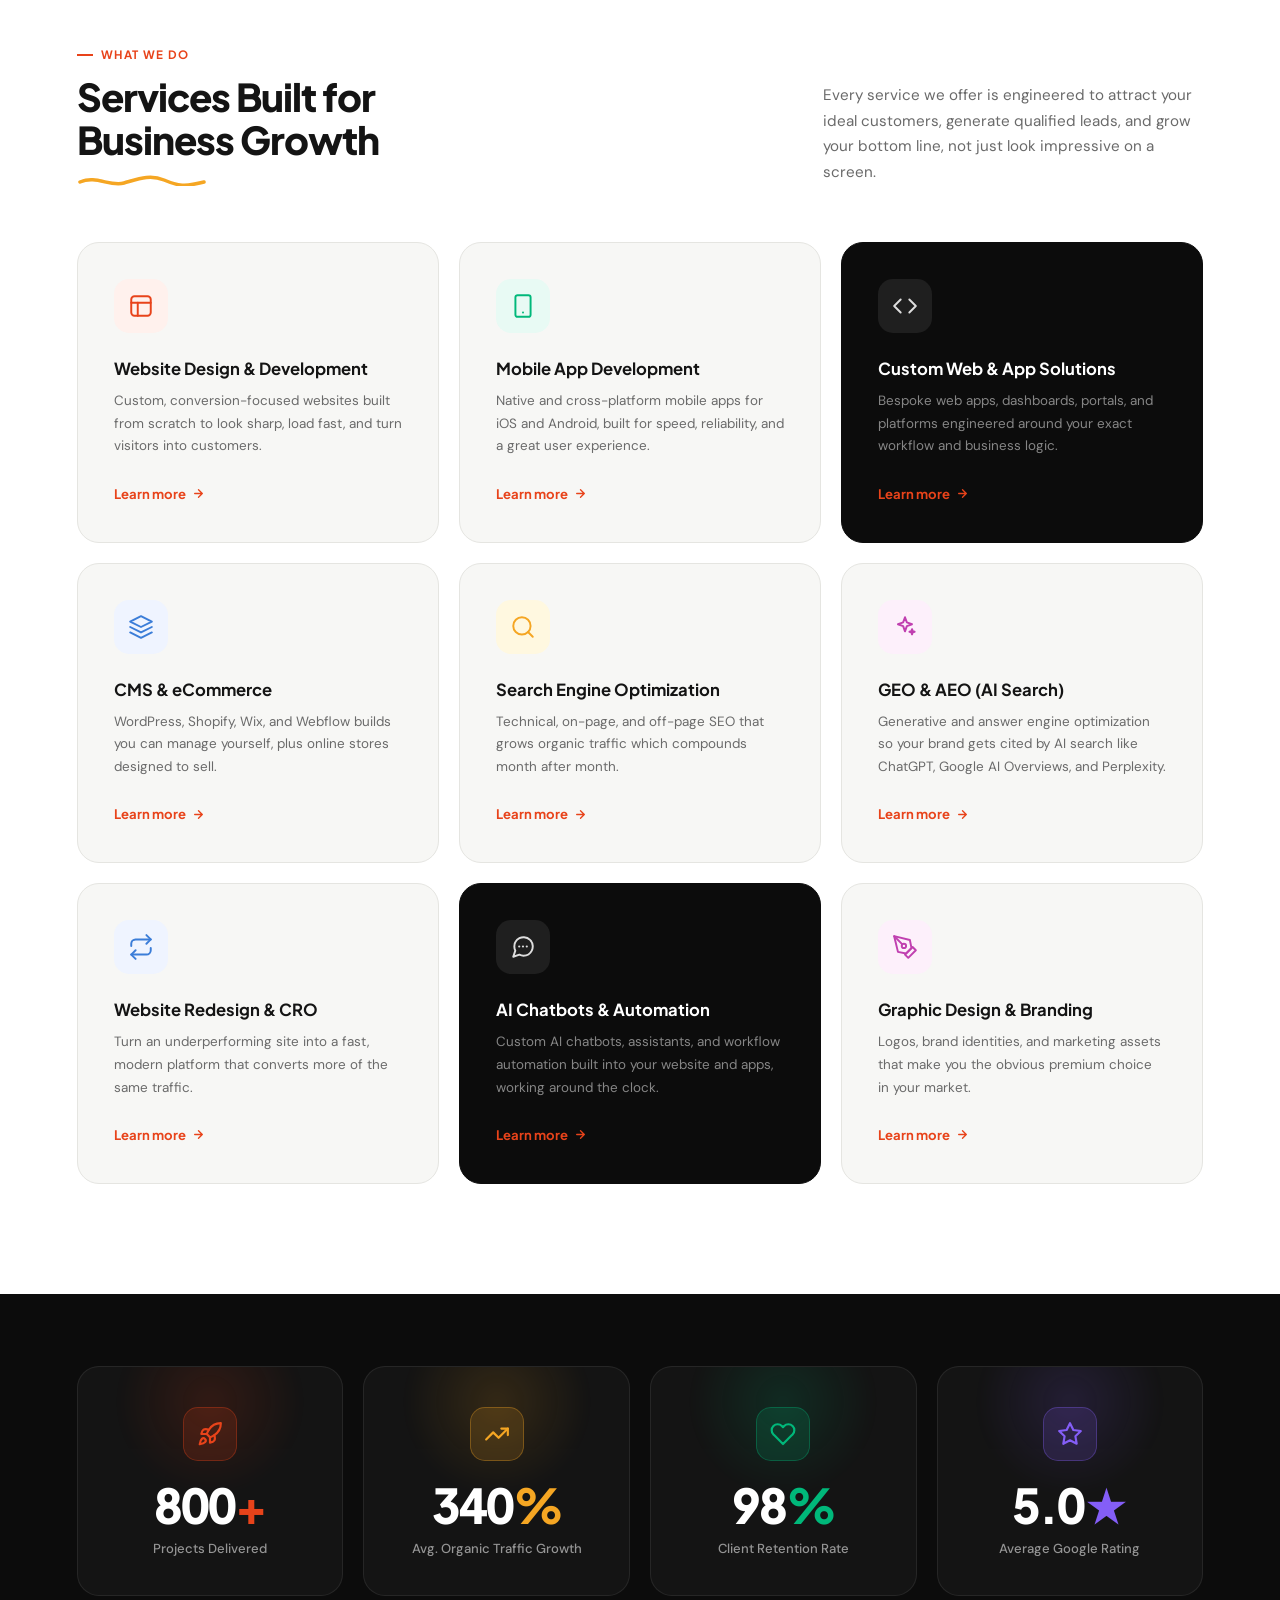
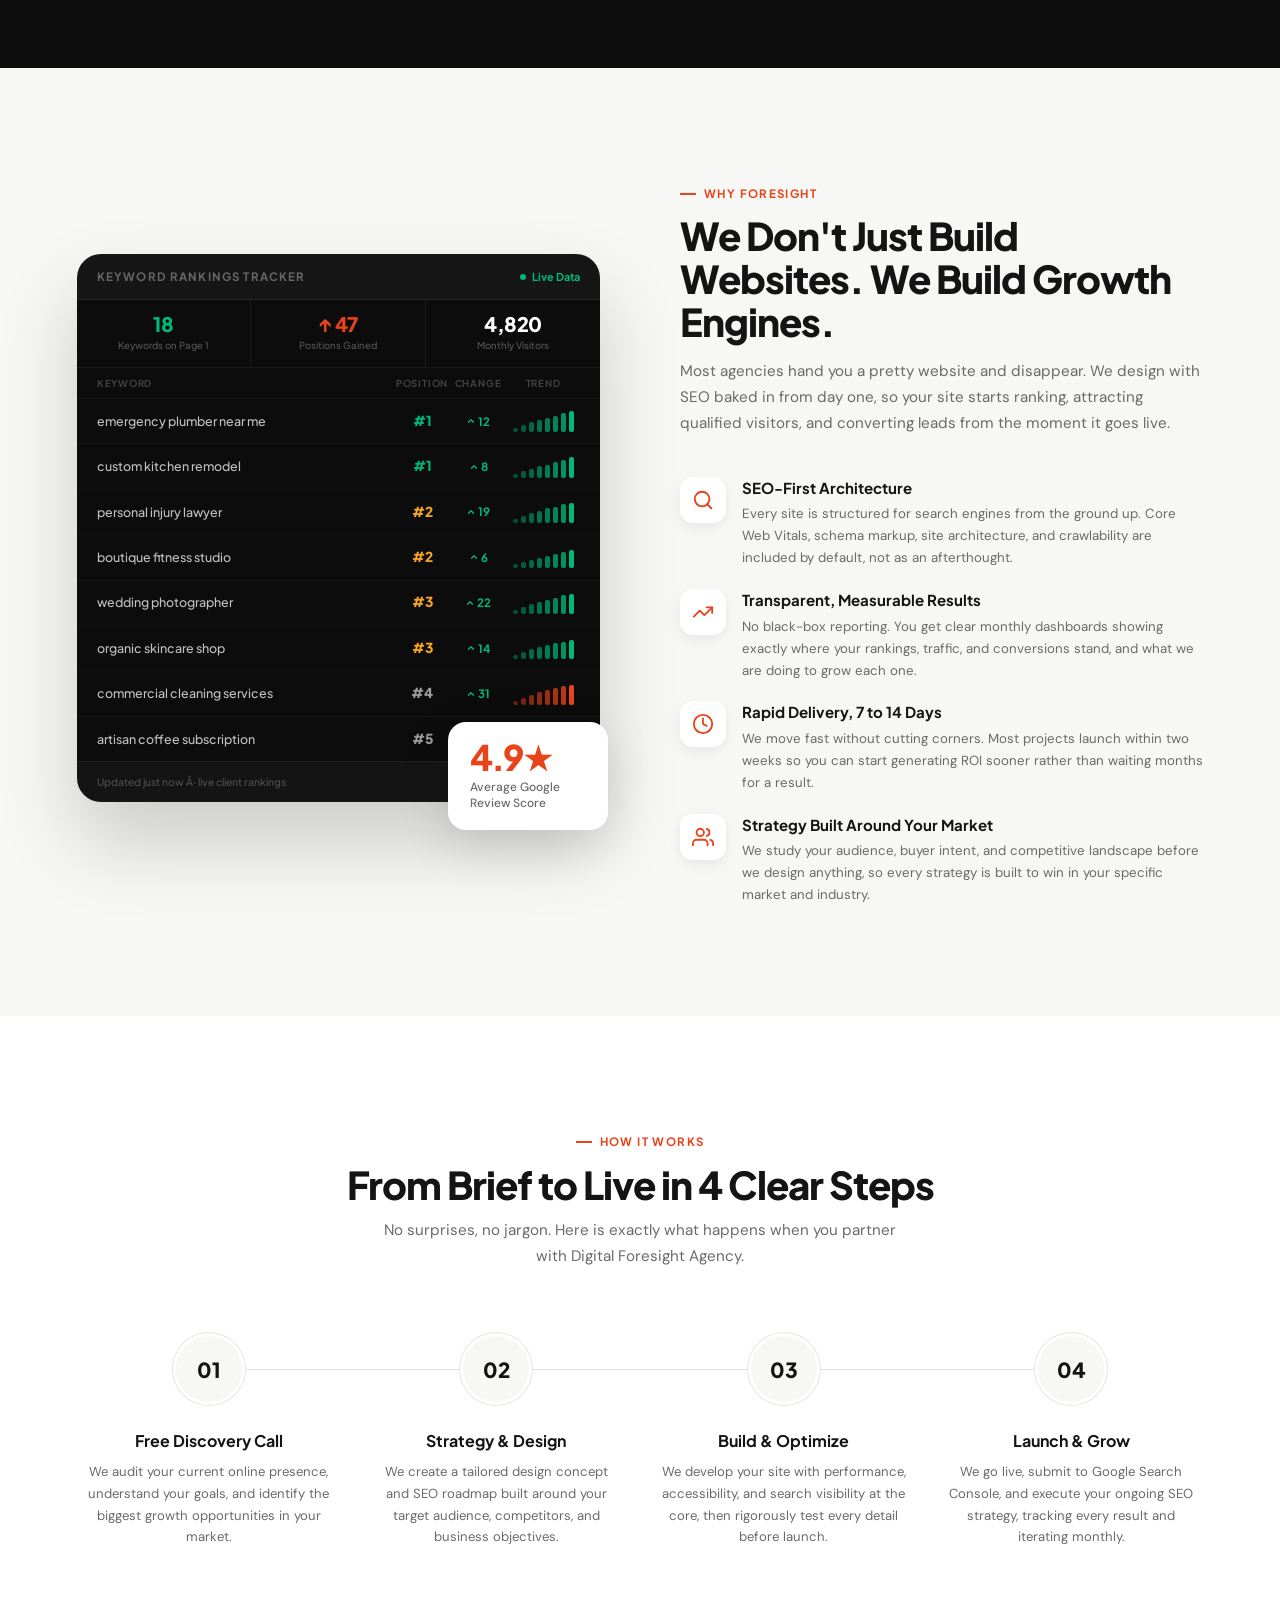
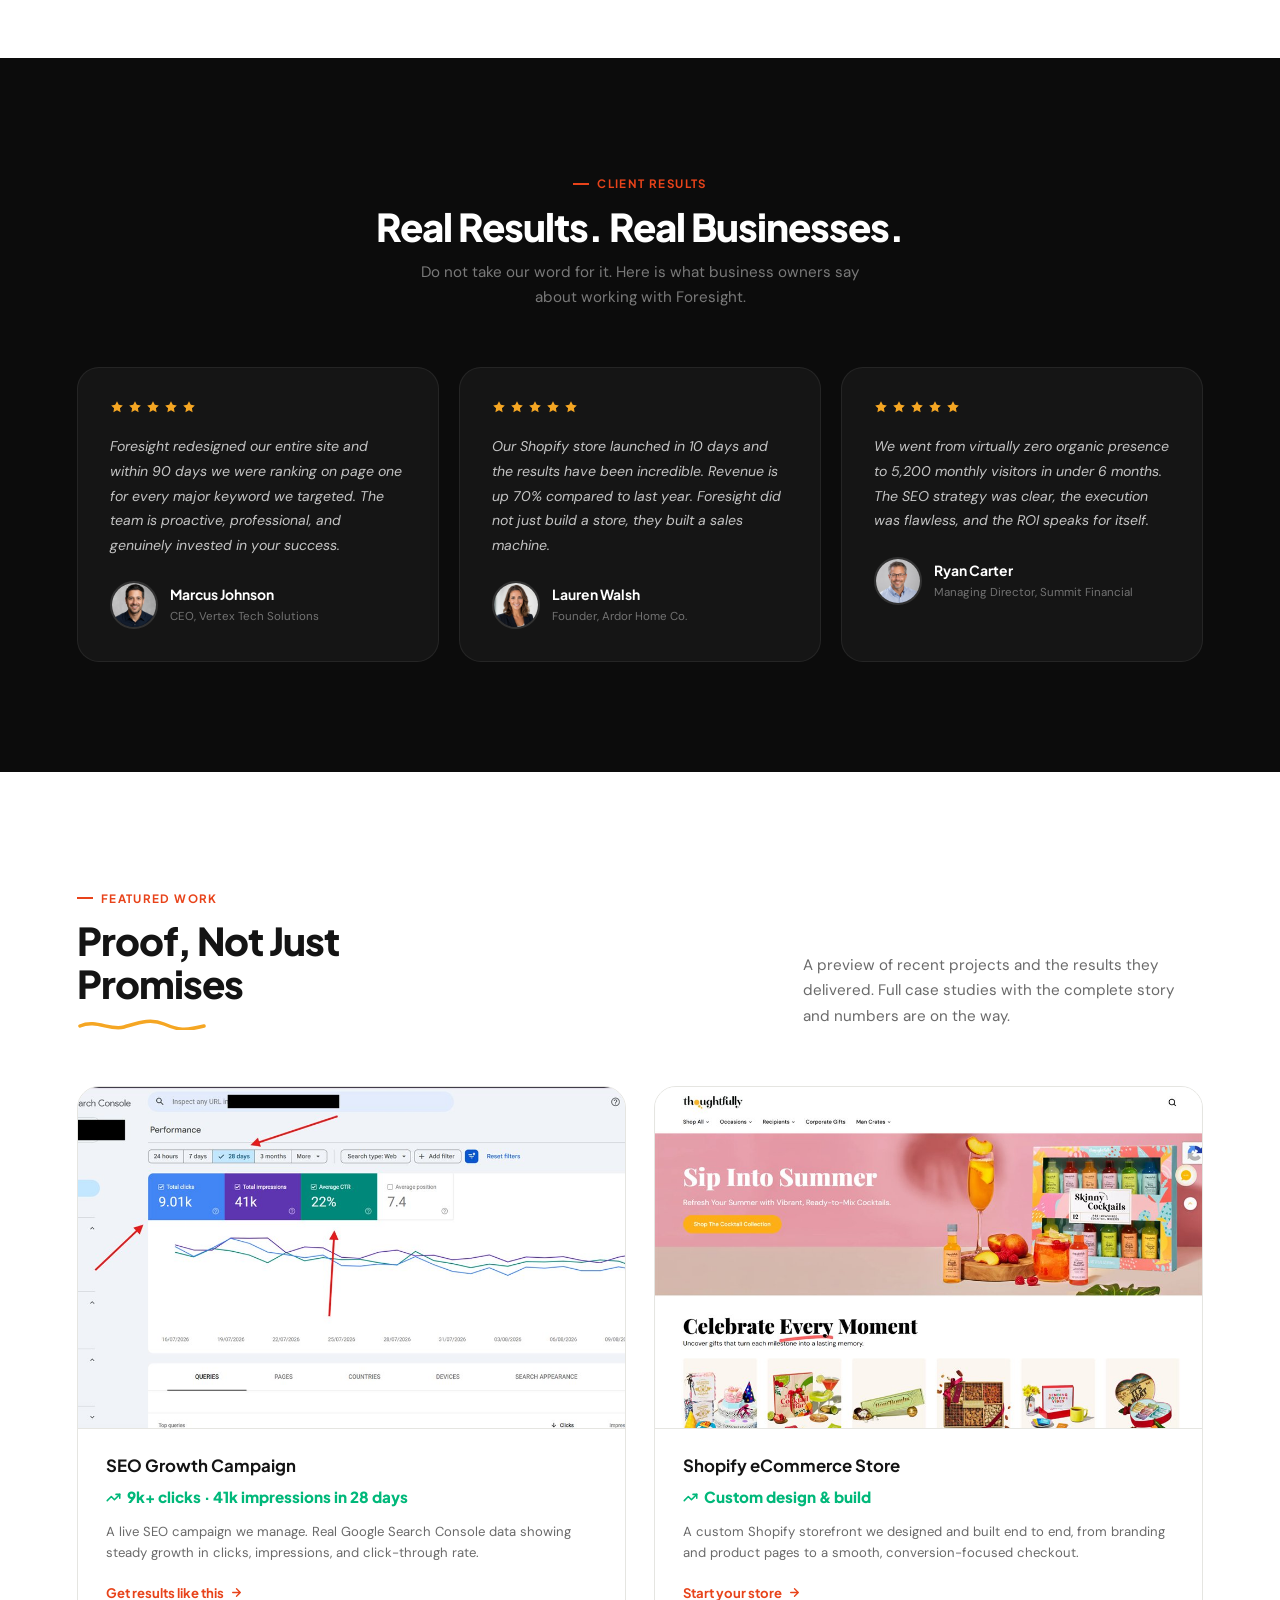
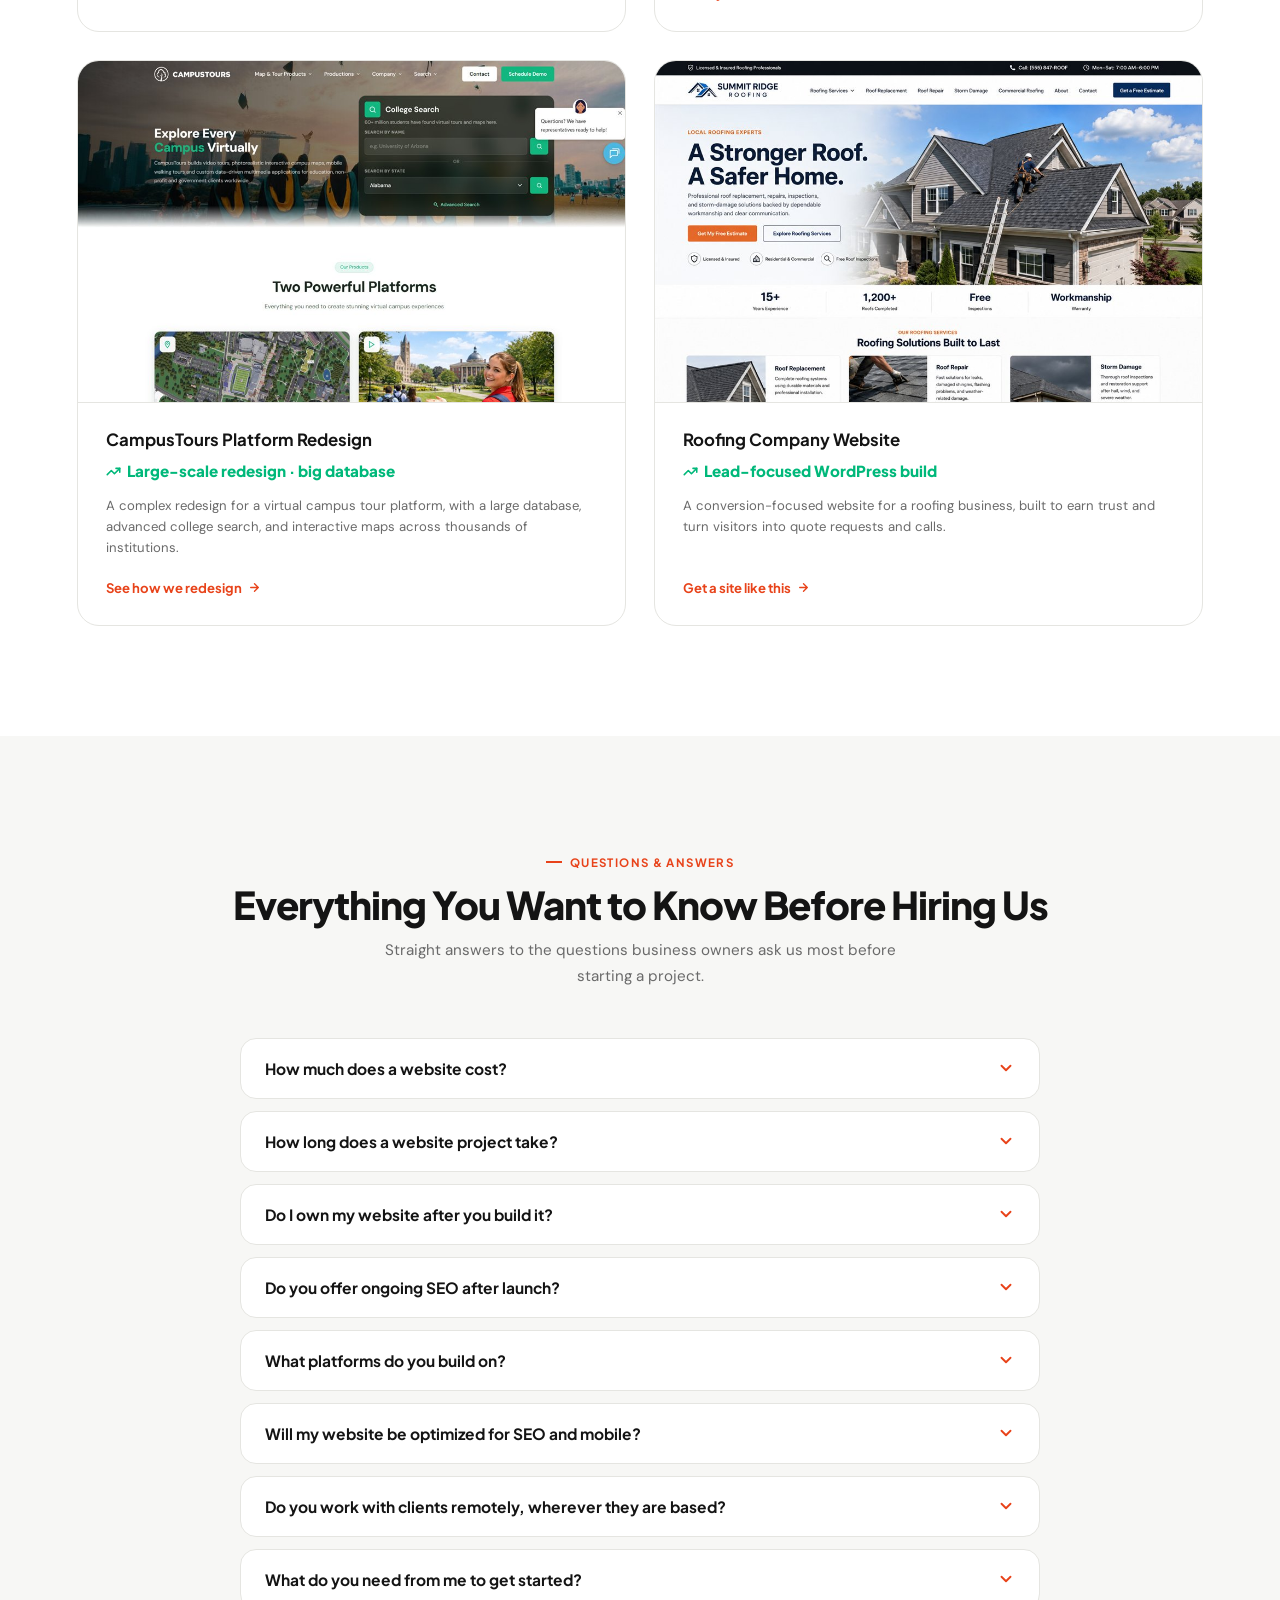
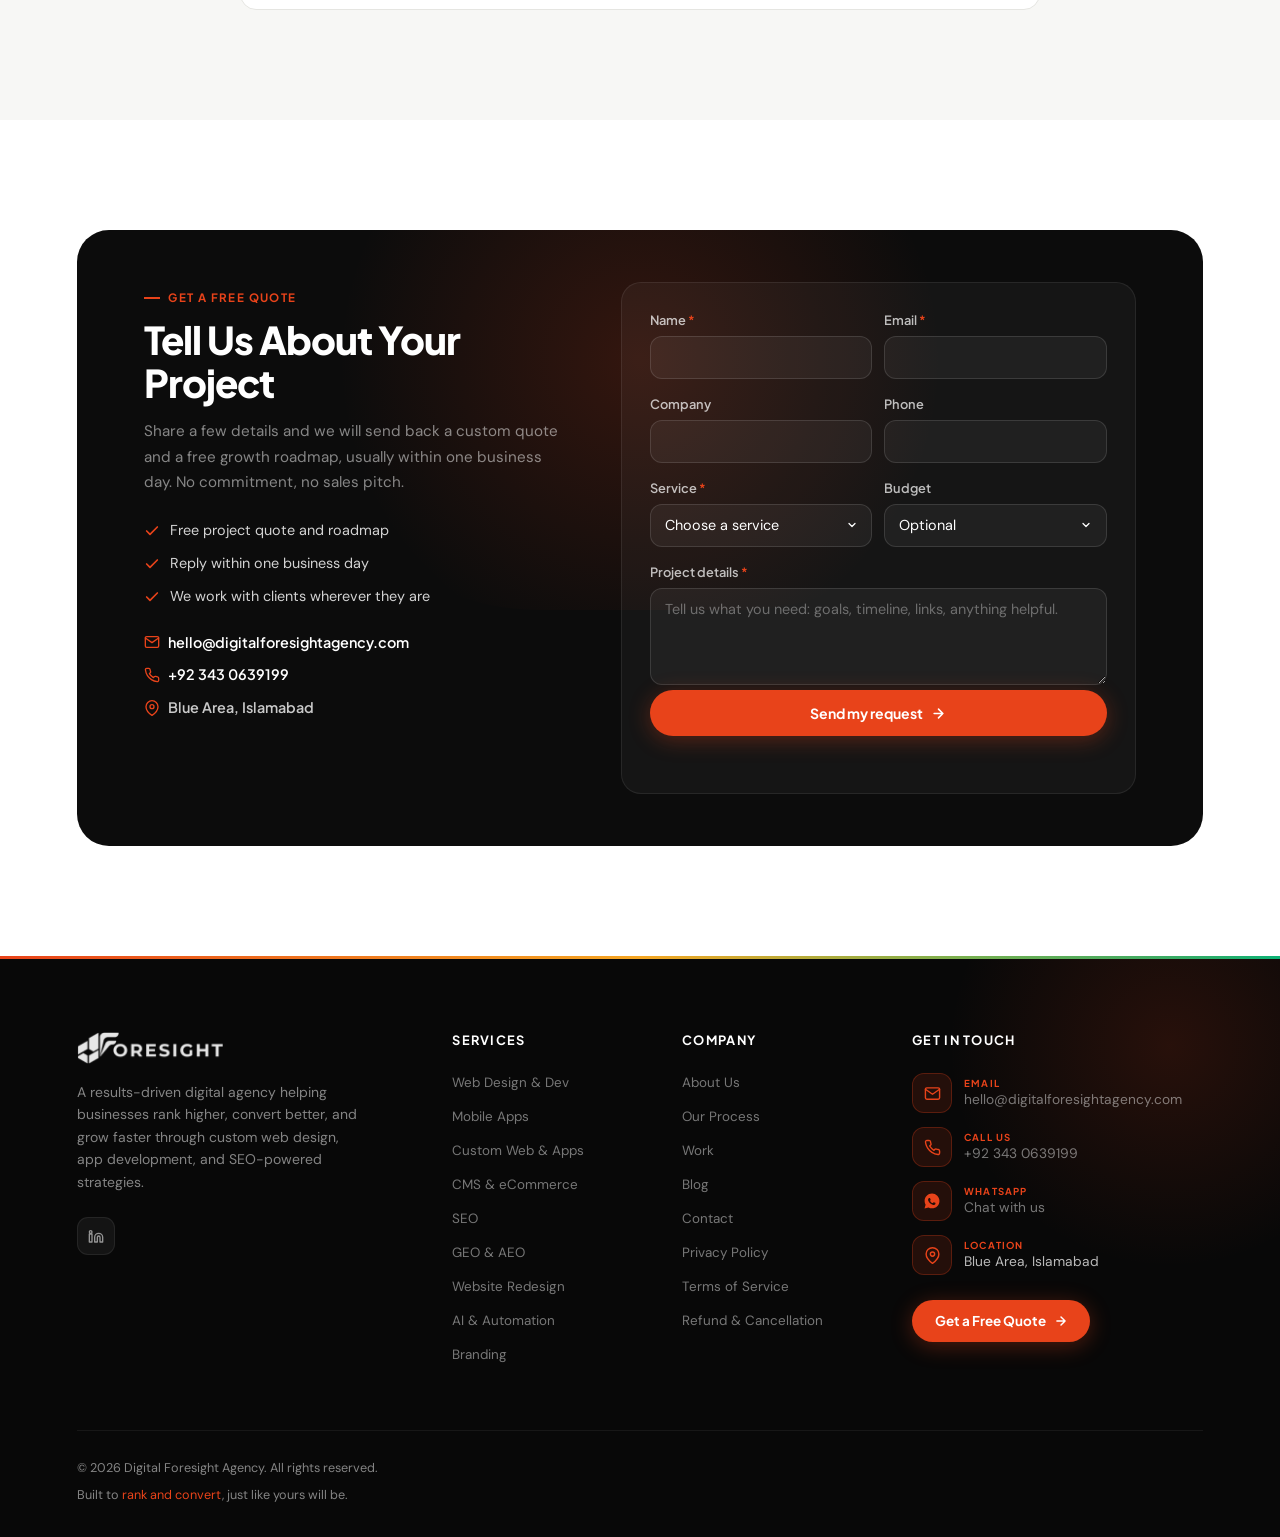
==== commit 905cae19: "Improve mobile: tighter side gutters and a less vertical quote form - Reduce horizontal gutter on ph" ====
--- a/index.html
+++ b/index.html
@@ -39,7 +39,7 @@
   <link rel="preload" as="style" href="https://fonts.googleapis.com/css2?family=Plus+Jakarta+Sans:wght@500;600;700;800&family=DM+Sans:ital,wght@0,300;0,400;0,500;0,600;1,400&display=swap" />
   <link rel="stylesheet" href="https://fonts.googleapis.com/css2?family=Plus+Jakarta+Sans:wght@500;600;700;800&family=DM+Sans:ital,wght@0,300;0,400;0,500;0,600;1,400&display=swap" />
 
-  <link rel="stylesheet" href="/css/style.css?v=20260828" />
+  <link rel="stylesheet" href="/css/style.css?v=20260828b" />
 
   <!-- Structured data: Organization + ProfessionalService + WebSite -->
   <script type="application/ld+json">
--- a/css/style.css
+++ b/css/style.css
@@ -950,8 +950,16 @@
 .form-note.error { color: #ff8a6a; }
 .form-note.sending { color: rgba(255,255,255,0.6); }
 .form-note.success { color: var(--accent3); }
-@media (min-width: 560px)  { .form-row { grid-template-columns: 1fr 1fr; } }
+@media (min-width: 380px)  { .form-row { grid-template-columns: 1fr 1fr; gap: 0.75rem; } }
 @media (min-width: 1024px) { .contact-grid { grid-template-columns: 1fr 1fr; gap: 3.5rem; align-items: start; } }
+
+/* Tighter mobile gutters + a less vertical form */
+@media (max-width: 600px) {
+  :root { --pad-x: 18px; }
+  .contact-panel { padding: 2rem 1.1rem; border-radius: 24px; }
+  .quote-form { padding: 1.2rem 1rem; border-radius: 16px; }
+  .form-row { margin-bottom: 0.8rem; }
+}
 
 /* ---- Inner-page hero + breadcrumb (About, Case Studies) ---- */
 .page-hero { background: var(--gray-bg); padding: calc(var(--nav-h) + 40px) var(--pad-x) 56px; text-align: center; }
